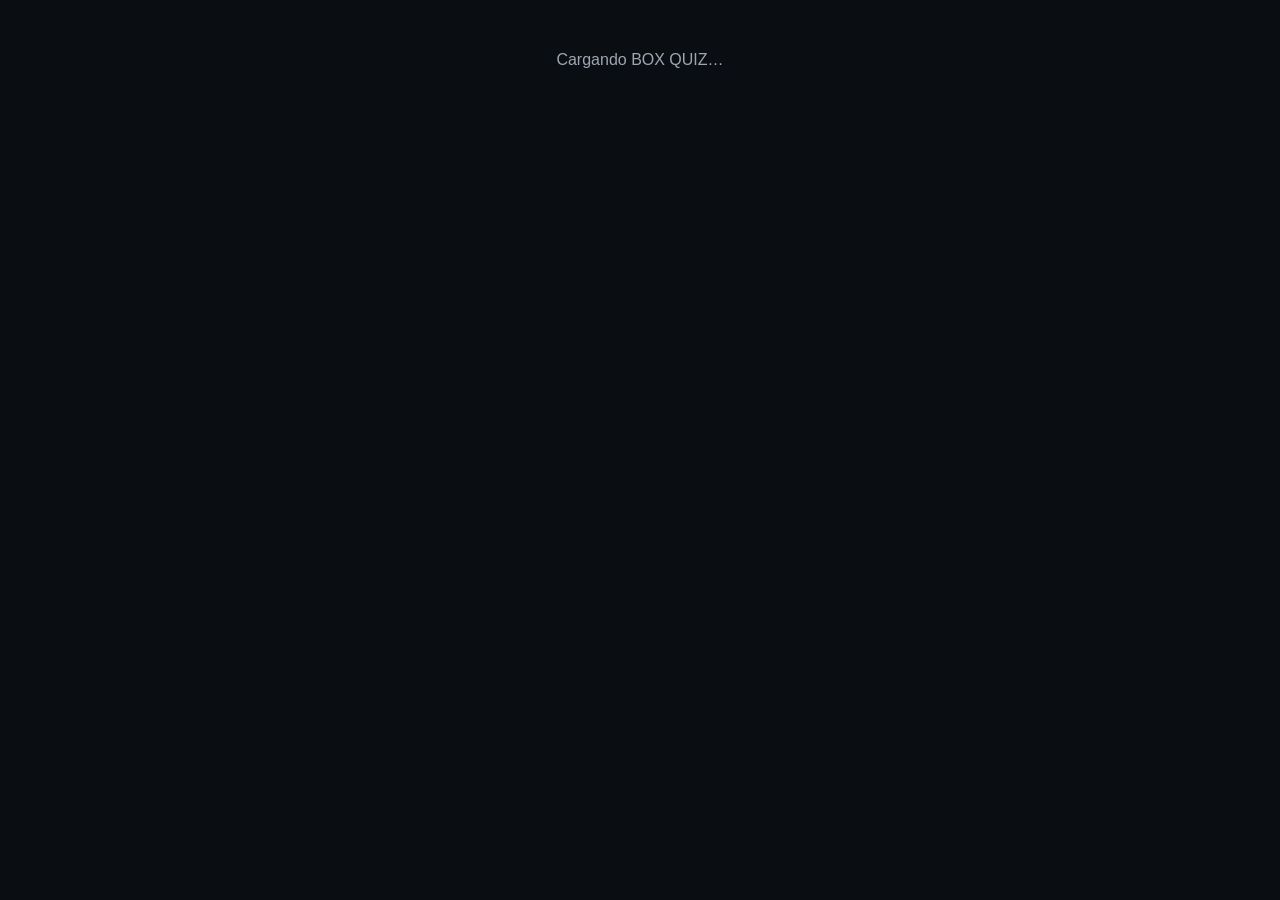
==== index.html @ 8e0c597f "Publicar BOX QUIZ V3 con 500 preguntas y conexión Supabase" ====
<!doctype html>
<html lang="es">
<head>
  <meta charset="utf-8">
  <meta name="viewport" content="width=device-width, initial-scale=1, viewport-fit=cover">
  <meta name="theme-color" content="#0a0d12">
  <meta name="description" content="BOX QUIZ: demuestra lo que sabes de CrossFit con trivias y duelos entre amigos.">
  <title>BOX QUIZ — El trivial del box</title>
  
  
  <style>
:root{--bg:#0a0d12;--panel:#141922;--panel2:#1b222c;--line:#2a313c;--muted:#9da6b1;--white:#f7f8f7;--accent:#c8ff4d;--accent2:#aef43d;--purple:#9473ff;--red:#ff6f73;--green:#81e7ae;--orange:#ffbb7e;--shadow:0 20px 60px #00000044;--radius:22px;color-scheme:dark;font-family:Inter,ui-sans-serif,-apple-system,BlinkMacSystemFont,"Segoe UI",Arial,sans-serif}
*{box-sizing:border-box}html{height:100%;-webkit-text-size-adjust:100%}body{margin:0;min-height:100%;background:var(--bg);color:var(--white);line-height:1.45;overflow-x:hidden}button,input,textarea,select{font:inherit}button{cursor:pointer}button:disabled{opacity:.45;cursor:not-allowed}a{color:inherit}button:focus-visible,a:focus-visible,input:focus-visible,select:focus-visible,textarea:focus-visible{outline:2px solid var(--accent);outline-offset:3px}input,select,textarea{background:#0f141b;border:1px solid var(--line);border-radius:12px;color:var(--white);width:100%;padding:13px 14px;min-height:49px;font-size:16px}textarea{min-height:86px;resize:vertical}input::placeholder,textarea::placeholder{color:#68717d}input[type=file]{padding:10px}label{display:block;font-size:13px;font-weight:750;color:#c2c8d0;margin-bottom:7px}.loading{padding:48px;text-align:center;color:var(--muted)}.app-shell{max-width:1160px;margin:auto;padding:0 24px 100px;min-height:100vh;position:relative}.ambient{position:fixed;inset:0;z-index:-1;pointer-events:none;background:radial-gradient(700px 360px at 100% -5%,#7be94c0f,transparent),radial-gradient(570px 420px at -10% 85%,#8e68ff0b,transparent)}.topbar{min-height:92px;display:flex;justify-content:space-between;align-items:center;border-bottom:1px solid #ffffff15;gap:16px}.brand{display:flex;align-items:center;gap:12px;background:none;border:0;padding:0;color:var(--white);font-size:20px;font-weight:950;letter-spacing:-.9px;white-space:nowrap}.brand-mark{height:38px;width:38px;background:var(--accent);color:#11151b;border-radius:12px;display:grid;place-items:center;font-weight:950;box-shadow:0 0 40px #b7ff4a24}.brand-mark svg{width:24px}.brand-name em{font-style:normal;color:var(--accent)}.top-links{display:flex;align-items:center;gap:7px}.nav-item{background:none;border:0;color:#aeb7c1;padding:11px 16px;border-radius:12px;font-weight:750;font-size:14px}.nav-item:hover,.nav-item.active{background:var(--panel);color:var(--white)}.identity{display:flex;align-items:center;gap:10px;color:var(--white);font-weight:750;font-size:13px}.avatar{width:33px;height:33px;border-radius:50%;background:#b389ff24;color:#d6c5ff;display:grid;place-items:center;font-size:16px}.section{padding-top:35px}.tag,.eyebrow{display:inline-flex;align-items:center;gap:8px;text-transform:uppercase;font-size:11px;font-weight:900;letter-spacing:1.8px;color:var(--accent)}.tag{border:1px solid #c8ff4d45;border-radius:100px;padding:7px 11px;background:#c8ff4d08}.hero{display:grid;grid-template-columns:1.15fr .85fr;gap:22px;align-items:stretch;padding-top:36px}.hero-main{padding:36px 0 32px}.hero h1{font-size:clamp(42px,5.5vw,74px);line-height:1.02;letter-spacing:-3.8px;margin:20px 0 17px;font-weight:950;max-width:700px}.hero h1 span{color:var(--accent)}.hero-lead{font-size:17px;color:#afb8c1;line-height:1.6;max-width:550px;margin:0 0 28px}.hero-buttons{display:flex;align-items:center;gap:12px;flex-wrap:wrap}.btn{border:0;border-radius:14px;min-height:50px;padding:13px 20px;font-weight:900;display:inline-flex;align-items:center;justify-content:center;gap:10px;transition:transform .12s,background .12s;text-decoration:none}.btn:active{transform:scale(.98)}.btn-primary{background:var(--accent);color:#0a1013}.btn-primary:hover{background:#ddff8e}.btn-dark{background:#252d38;color:var(--white);border:1px solid #343e4b}.btn-dark:hover{background:#303a47}.btn-ghost{background:transparent;color:#cad1d8;border:1px solid var(--line)}.btn-red{color:#ffb0b3;background:#ff6f7313;border:1px solid #ff6f7360}.btn-sm{min-height:36px;padding:8px 11px;border-radius:10px;font-size:12px}.btn-block{width:100%}.hero-feature{border:1px solid #343c46;background:linear-gradient(135deg,#212a31,#151921 60%,#101820);border-radius:28px;padding:32px 30px;min-height:370px;display:flex;flex-direction:column;justify-content:space-between;position:relative;overflow:hidden}.hero-feature:after{content:"";position:absolute;width:240px;height:240px;border:50px solid #c8ff4d0c;border-radius:50%;right:-80px;top:-50px}.feature-label{display:flex;align-items:center;justify-content:space-between;font-size:12px;color:#ced7de;font-weight:800;letter-spacing:1.2px}.live-dot{width:8px;height:8px;border-radius:50%;background:var(--accent);display:inline-block;margin-right:7px;box-shadow:0 0 15px var(--accent)}.vs-graphic{display:flex;align-items:center;justify-content:center;gap:12px;position:relative;z-index:1}.face{width:100px;height:100px;border:2px solid #c8ff4d52;background:#26372a;display:grid;place-items:center;border-radius:25px;font-size:45px}.face.two{background:#2e2946;border-color:#9372ff55}.vs{text-transform:uppercase;color:var(--accent);font-size:39px;font-weight:950;font-style:italic;letter-spacing:-3px}.feature-bottom h3{font-size:26px;line-height:1.15;letter-spacing:-.8px;margin:0 0 8px}.feature-bottom p{color:#aeb8c5;margin:0}.stat-row{display:flex;gap:22px;margin-top:24px}.stat{padding-right:22px;border-right:1px solid #2b333d}.stat:last-child{border:0}.stat strong{font-size:20px;color:var(--white);display:block}.stat small{font-size:11px;color:var(--muted);font-weight:700}.section-title{display:flex;justify-content:space-between;align-items:end;gap:16px;margin:36px 0 17px}.section-title h2{font-size:24px;letter-spacing:-.8px;margin:6px 0 0}.section-title p{color:var(--muted);margin:0;font-size:13px}.mode-grid{display:grid;grid-template-columns:repeat(3,minmax(0,1fr));gap:14px}.mode-card{display:flex;flex-direction:column;align-items:flex-start;gap:9px;background:var(--panel);border:1px solid #2e3844;border-radius:20px;padding:23px;min-height:215px;color:var(--white);text-align:left;transition:transform .16s,border-color .16s}.mode-card:hover{transform:translateY(-3px);border-color:#c8ff4d88}.mode-card.purple:hover{border-color:var(--purple)}.mode-card strong{font-size:19px;letter-spacing:-.4px}.mode-card span.desc{color:#a6b0ba;font-size:13px;line-height:1.5}.mode-icon{height:48px;width:48px;border-radius:14px;background:#c8ff4d16;color:var(--accent);display:grid;place-items:center;font-size:24px}.mode-card.purple .mode-icon{color:#b8a3ff;background:#9473ff1f}.mode-card.orange .mode-icon{color:var(--orange);background:#ffbb7e18}.mode-card .card-arrow{margin-top:auto;font-size:12px;font-weight:900;color:var(--accent);letter-spacing:.4px}.mode-card.purple .card-arrow{color:#b8a3ff}.mode-card.orange .card-arrow{color:var(--orange)}.notice{border:1px solid #3a4654;border-radius:15px;padding:15px 17px;background:#17202a;color:#c8d0d9;font-size:13px;line-height:1.6}.notice strong{color:var(--white)}.notice.warn{border-color:#634b2c;background:#382c1b;color:#ffdcad}.notice.success{border-color:#386349;background:#142b20;color:#b6edc8}.notice.error{border-color:#803a46;background:#351a24;color:#ffced1}.two-cols{display:grid;grid-template-columns:1fr 1fr;gap:18px}.panel{background:var(--panel);border:1px solid var(--line);border-radius:22px;padding:26px}.panel h2,.panel h3{letter-spacing:-.7px;margin:0 0 10px}.panel p{color:var(--muted);font-size:14px;line-height:1.6}.panel-sub{margin-top:0}.form-field{margin:0 0 18px}.form-grid{display:grid;grid-template-columns:1fr 1fr;gap:14px}.page-head{display:flex;justify-content:space-between;align-items:center;gap:16px;margin-bottom:23px}.page-head h1{font-size:clamp(28px,4.3vw,42px);line-height:1.1;letter-spacing:-1.3px;margin:8px 0}.page-head p{margin:0;color:var(--muted);font-size:14px}.setup-row{display:grid;grid-template-columns:1fr 1fr;gap:16px}.card-mini{background:#111821;border:1px solid #313944;border-radius:16px;padding:17px}.card-mini strong{display:block;font-size:15px;margin:0 0 4px}.card-mini p{font-size:12px;margin:0;color:var(--muted)}.quiz-wrap{max-width:770px;margin:0 auto}.quiz-top{display:flex;align-items:center;justify-content:space-between;gap:12px;margin-bottom:19px}.quiz-progress{height:8px;background:#242c35;overflow:hidden;border-radius:15px;margin:15px 0 25px}.quiz-progress>div{height:100%;background:linear-gradient(90deg,var(--accent2),var(--accent));border-radius:15px;transition:width .25s}.quiz-card{background:var(--panel);border:1px solid #37414d;padding:35px;border-radius:28px;box-shadow:var(--shadow)}.question-line{display:flex;align-items:center;justify-content:space-between;gap:10px;margin-bottom:18px}.question-chip{font-size:11px;font-weight:900;color:#bdadff;background:#9473ff18;border:1px solid #9473ff44;padding:7px 11px;border-radius:999px;letter-spacing:.5px}.timer{font-size:20px;font-weight:950;font-variant-numeric:tabular-nums}.timer.danger{color:var(--red)}.question-title{font-size:clamp(24px,4.5vw,34px);line-height:1.25;letter-spacing:-.85px;margin:0 0 27px}.answers{display:grid;grid-template-columns:1fr 1fr;gap:12px}.answer{min-height:85px;display:flex;align-items:center;gap:12px;text-align:left;background:#1c2530;border:1px solid #3a4552;border-radius:15px;color:#f4f6f8;padding:14px 15px;font-weight:750;line-height:1.35}.answer:hover:not(:disabled){border-color:var(--accent);background:#242e34}.answer:disabled{opacity:1}.answer.correct{border-color:var(--green);background:#17392b;color:#d9ffe7}.answer.wrong{border-color:var(--red);background:#41232a;color:#ffd9db}.answer.dimmed{opacity:.5}.letter{flex-shrink:0;width:32px;height:32px;display:grid;place-items:center;border:1px solid #566171;border-radius:10px;color:#c8d0da;font-size:12px}.answer.correct .letter{background:#2e694b;border-color:#56ba81;color:white}.answer.wrong .letter{background:#7f3946;border-color:#db6676;color:white}.feedback{margin-top:23px;border:1px solid #34424d;border-radius:16px;padding:18px;background:#10181f}.feedback b{font-size:15px}.feedback p{margin:6px 0 0;color:#bcc7cf;font-size:13px}.feedback.good b{color:var(--green)}.feedback.bad b{color:#ffaaaa}.feedback.wait b{color:var(--orange)}.feedback .btn{margin-top:16px}.quiz-foot{display:flex;justify-content:space-between;gap:10px;align-items:center;margin-top:15px;color:var(--muted);font-size:12px}.result-hero{text-align:center;padding:26px 20px 32px}.result-icon{font-size:64px;line-height:1}.result-hero h1{font-size:37px;letter-spacing:-1.5px;margin:12px 0 4px}.result-hero p{color:var(--muted);margin:0}.score{font-size:72px;font-weight:1000;letter-spacing:-4px;color:var(--accent);line-height:1.2;margin:20px 0 0}.score small{font-size:19px;letter-spacing:0;color:var(--muted)}.result-stats{display:grid;grid-template-columns:repeat(3,1fr);gap:9px;margin:15px 0 24px}.result-stat{background:#1d2530;border-radius:14px;padding:14px 7px;text-align:center}.result-stat strong{font-size:23px;display:block}.result-stat span{color:var(--muted);font-size:11px}.scoreboard{display:grid;grid-template-columns:1fr auto 1fr;align-items:center;gap:9px;border:1px solid #343d49;border-radius:20px;padding:22px;background:#1a222c;margin:16px 0}.scoreboard .player{text-align:center;min-width:0}.scoreboard .player b{display:block;white-space:nowrap;overflow:hidden;text-overflow:ellipsis}.scoreboard .player strong{display:block;color:var(--accent);font-size:30px}.scoreboard .divider{text-align:center;font-size:18px;font-weight:950;color:var(--muted)}.copy-code{letter-spacing:8px;font-size:clamp(26px,5vw,42px);font-weight:1000;color:var(--accent);background:#0c1517;border:1px dashed #6a9344;border-radius:16px;padding:15px;text-align:center;margin:18px 0}.lobby-head{display:flex;align-items:center;gap:12px;margin:20px 0}.lobby-player{flex:1;background:#202a33;border:1px solid #3c4651;padding:15px;text-align:center;border-radius:14px;min-width:0}.lobby-player strong{display:block;overflow-wrap:anywhere}.lobby-player small{color:var(--muted)}.lobby-vs{font-size:17px;font-weight:1000;color:var(--accent)}.pill{display:inline-flex;align-items:center;gap:6px;border:1px solid #3d4b59;border-radius:100px;padding:5px 9px;color:#b8c3ce;font-size:11px;font-weight:900}.pill.green{border-color:#4b744a;color:var(--accent)}.toolbar{display:flex;align-items:center;gap:10px;flex-wrap:wrap;margin-bottom:17px}.toolbar input{flex:1;min-width:200px}.toolbar select{max-width:215px}.question-list{display:grid;grid-template-columns:1fr 1fr;gap:12px}.question-item{background:#141b24;border:1px solid #303946;border-radius:16px;padding:18px}.question-item h3{font-size:15px;line-height:1.4;margin:9px 0}.question-item p{color:var(--muted);font-size:12px;margin:4px 0}.question-actions{display:flex;gap:7px;margin-top:14px}.empty{text-align:center;border:1px dashed #3c4652;color:#8f9ba9;padding:35px;border-radius:18px}.bank-summary{display:flex;flex-wrap:wrap;gap:9px;margin:18px 0 24px}.category-pill{border:1px solid #343e49;background:#1c2530;border-radius:100px;padding:7px 11px;font-size:12px;color:#bfc9d4}.category-pill b{color:var(--accent);margin-left:4px}.tab-bar{display:none}.footer{border-top:1px solid #202933;margin-top:50px;padding:20px 0;color:#758190;font-size:11px;display:flex;justify-content:space-between;gap:15px;flex-wrap:wrap}.muted{color:var(--muted)}.fine{font-size:12px;color:var(--muted)}.space{height:18px}.gap8{height:8px}.gap16{height:16px}.button-row{display:flex;gap:10px;flex-wrap:wrap}.button-row>*{flex:1}.link{border:0;background:none;color:var(--accent);font-weight:850;padding:0;font-size:inherit}.checklist{padding-left:21px;color:#b3bdc8;font-size:13px;line-height:1.8}.checklist li{padding-bottom:6px}code{font-family:ui-monospace,SFMono-Regular,Consolas,monospace;font-size:.92em;color:var(--accent);overflow-wrap:anywhere}.toast{position:fixed;bottom:24px;left:50%;transform:translateX(-50%);z-index:99;max-width:min(440px,calc(100vw - 30px));background:#d1ff69;color:#111;padding:12px 18px;border-radius:12px;font-weight:800;box-shadow:var(--shadow);font-size:13px}.toast.error{background:#ffc9ce}.list-details{display:grid;gap:9px;text-align:left;margin:18px 0}.list-details .line{display:flex;justify-content:space-between;gap:18px;border-bottom:1px solid #2b3541;padding:8px 0;color:#aeb9c5;font-size:13px}.list-details .line strong{color:#f0f3f4}.caps{text-transform:uppercase;letter-spacing:1px}.mobile-only{display:none}
@media(max-width:780px){.app-shell{padding:0 18px 94px}.topbar{min-height:72px}.top-links{display:none}.identity span{display:none}.hero{grid-template-columns:1fr;padding-top:15px}.hero-main{padding:23px 0 4px}.hero h1{font-size:clamp(42px,9vw,64px);letter-spacing:-2.5px;margin:18px 0 13px}.hero-lead{font-size:15px}.hero-feature{min-height:250px;padding:24px}.face{width:76px;height:76px;font-size:35px}.feature-bottom h3{font-size:23px}.section-title{margin-top:27px}.mode-grid{grid-template-columns:1fr;gap:10px}.mode-card{min-height:0;padding:17px;display:grid;grid-template-columns:48px 1fr;column-gap:13px}.mode-icon{grid-row:span 3}.mode-card strong{align-self:end;font-size:17px}.mode-card .card-arrow{margin-top:4px}.two-cols{grid-template-columns:1fr}.setup-row{grid-template-columns:1fr}.panel{padding:20px}.question-list{grid-template-columns:1fr}.tab-bar{position:fixed;display:flex;bottom:0;left:0;right:0;z-index:20;justify-content:space-around;align-items:center;background:#131a22f7;backdrop-filter:blur(17px);border-top:1px solid #37414b;padding:9px 4px max(10px,env(safe-area-inset-bottom))}.tab-bar button{background:none;color:#8f9aa5;border:0;min-width:68px;display:grid;justify-items:center;gap:4px;font-size:10px;font-weight:800}.tab-bar button.active{color:var(--accent)}.tab-icon{font-size:23px;line-height:1}.hero-feature{margin-bottom:0}.section{padding-top:22px}.mobile-only{display:block}.footer{margin-top:35px}.copy-code{letter-spacing:5px}}
@media(max-width:530px){.app-shell{padding-inline:15px}.hero-buttons .btn{flex:1}.quiz-card{padding:19px 16px;border-radius:21px}.question-title{font-size:25px;margin-bottom:22px}.answers{grid-template-columns:1fr;gap:9px}.answer{min-height:65px;padding:11px 13px}.letter{width:30px;height:30px}.question-line{margin-bottom:13px}.quiz-wrap{margin-top:5px}.quiz-foot{align-items:start}.page-head{align-items:flex-start}.page-head h1{font-size:30px}.form-grid{grid-template-columns:1fr}.toolbar select{max-width:100%}.result-stats{gap:5px}.result-stat{padding:12px 4px}.result-stat strong{font-size:20px}.score{font-size:63px}.brand{font-size:18px}.lobby-head{gap:6px}.lobby-player{padding:12px 6px}.scoreboard{padding:16px 10px}}
@media(prefers-reduced-motion:reduce){*,*:before,*:after{transition:none!important;animation:none!important;scroll-behavior:auto!important}}
/* Evita desbordamientos en teléfonos compactos. */
.hero-main,.hero-feature,.hero-buttons,.stat-row{min-width:0}
@media(max-width:780px){.hero{grid-template-columns:minmax(0,1fr)}}
@media(max-width:360px){.stat-row{gap:11px}.stat{padding-right:11px}.stat strong{font-size:18px}.stat small{font-size:10px}.hero h1{font-size:42px}.hero-buttons .btn{font-size:12px;padding-inline:11px}}

/* BOX QUIZ V3 — niveles visibles sin saturar la pantalla */
.difficulty-chip{display:inline-flex;align-items:center;border-radius:100px;padding:6px 9px;font-size:10px;font-weight:950;letter-spacing:.45px;white-space:nowrap}
.difficulty-easy{color:#a8efb4;background:#1c473022;border:1px solid #4c9c66}
.difficulty-medium{color:#ffdc91;background:#59410e44;border:1px solid #ac8335}
.difficulty-hard{color:#ffafad;background:#57292b55;border:1px solid #a85660}
.question-line{flex-wrap:wrap}.question-line .timer{margin-left:auto}
@media(max-width:530px){.difficulty-chip{padding:5px 7px;font-size:9px}.question-chip{padding:6px 8px;font-size:10px}}

</style>
  <script>
/* BOX QUIZ V3 — 500 preguntas, niveles fáciles/medios/difíciles */
window.BOXQUIZ_SEED = [{"id":"v2-001","category":"CrossFit Games","question":"¿Quién ganó los CrossFit Games individuales masculinos de 2007?","options":["James FitzGerald","Rich Froning","Brent Fikowski","Josh Bridges"],"correct":0,"explanation":"Campeón masculino en 2007: James FitzGerald.","difficulty":"hard"},{"id":"v2-002","category":"CrossFit Games","question":"¿Quién ganó los CrossFit Games individuales femeninos de 2007?","options":["Emma Lawson","Jolie Gentry","Aimee Cringle","Brooke Wells"],"correct":1,"explanation":"Campeona femenina en 2007: Jolie Gentry.","difficulty":"hard"},{"id":"v2-003","category":"CrossFit Games","question":"¿Quién ganó los CrossFit Games individuales masculinos de 2008?","options":["Jason Khalipa","Patrick Vellner","Brent Fikowski","Josh Bridges"],"correct":0,"explanation":"Campeón masculino en 2008: Jason Khalipa.","difficulty":"hard"},{"id":"v2-004","category":"CrossFit Games","question":"¿Quién ganó los CrossFit Games individuales femeninos de 2008?","options":["Sara Sigmundsdóttir","Brooke Wells","Tia-Clair Toomey","Caity Matter"],"correct":3,"explanation":"Campeona femenina en 2008: Caity Matter.","difficulty":"hard"},{"id":"v2-005","category":"CrossFit Games","question":"¿Quién ganó los CrossFit Games individuales masculinos de 2009?","options":["Patrick Vellner","Brent Fikowski","Mikko Salo","Graham Holmberg"],"correct":2,"explanation":"Campeón masculino en 2009: Mikko Salo.","difficulty":"hard"},{"id":"v2-006","category":"CrossFit Games","question":"¿Quién ganó los CrossFit Games individuales femeninos de 2009?","options":["Tanya Wagner","Caity Matter","Brooke Wells","Katrín Davíðsdóttir"],"correct":0,"explanation":"Campeona femenina en 2009: Tanya Wagner.","difficulty":"hard"},{"id":"v2-007","category":"CrossFit Games","question":"¿Quién ganó los CrossFit Games individuales masculinos de 2010?","options":["Brent Fikowski","Justin Medeiros","Graham Holmberg","Mat Fraser"],"correct":2,"explanation":"Campeón masculino en 2010: Graham Holmberg.","difficulty":"hard"},{"id":"v2-008","category":"CrossFit Games","question":"¿Quién ganó los CrossFit Games individuales femeninos de 2010?","options":["Anníe Thorisdóttir","Kara Saunders","Samantha Briggs","Kristan Clever"],"correct":3,"explanation":"Campeona femenina en 2010: Kristan Clever.","difficulty":"hard"},{"id":"v2-009","category":"CrossFit Games","question":"¿Quién ganó los CrossFit Games individuales masculinos de 2011?","options":["Josh Bridges","Roman Khrennikov","Patrick Vellner","Rich Froning"],"correct":3,"explanation":"Campeón masculino en 2011: Rich Froning.","difficulty":"hard"},{"id":"v2-010","category":"CrossFit Games","question":"¿Quién ganó los CrossFit Games individuales femeninos de 2011?","options":["Kara Saunders","Tia-Clair Toomey","Anníe Thorisdóttir","Mal O’Brien"],"correct":2,"explanation":"Campeona femenina en 2011: Anníe Thorisdóttir.","difficulty":"hard"},{"id":"v2-011","category":"CrossFit Games","question":"¿Quién ganó los CrossFit Games individuales masculinos de 2012?","options":["James Sprague","Mat Fraser","Roman Khrennikov","Rich Froning"],"correct":3,"explanation":"Campeón masculino en 2012: Rich Froning.","difficulty":"hard"},{"id":"v2-012","category":"CrossFit Games","question":"¿Quién ganó los CrossFit Games individuales femeninos de 2012?","options":["Emma Lawson","Anníe Thorisdóttir","Kara Saunders","Brooke Wells"],"correct":1,"explanation":"Campeona femenina en 2012: Anníe Thorisdóttir.","difficulty":"hard"},{"id":"v2-013","category":"CrossFit Games","question":"¿Quién ganó los CrossFit Games individuales masculinos de 2013?","options":["Mat Fraser","Rich Froning","Josh Bridges","Noah Ohlsen"],"correct":1,"explanation":"Campeón masculino en 2013: Rich Froning.","difficulty":"medium"},{"id":"v2-014","category":"CrossFit Games","question":"¿Quién ganó los CrossFit Games individuales femeninos de 2013?","options":["Samantha Briggs","Katrín Davíðsdóttir","Mal O’Brien","Anníe Thorisdóttir"],"correct":0,"explanation":"Campeona femenina en 2013: Samantha Briggs.","difficulty":"medium"},{"id":"v2-015","category":"CrossFit Games","question":"¿Quién ganó los CrossFit Games individuales masculinos de 2014?","options":["Noah Ohlsen","James Sprague","Brent Fikowski","Rich Froning"],"correct":3,"explanation":"Campeón masculino en 2014: Rich Froning.","difficulty":"medium"},{"id":"v2-016","category":"CrossFit Games","question":"¿Quién ganó los CrossFit Games individuales femeninos de 2014?","options":["Mal O’Brien","Camille Leblanc-Bazinet","Aimee Cringle","Kara Saunders"],"correct":1,"explanation":"Campeona femenina en 2014: Camille Leblanc-Bazinet.","difficulty":"medium"},{"id":"v2-017","category":"CrossFit Games","question":"¿Quién ganó los CrossFit Games individuales masculinos de 2015?","options":["Rich Froning","James FitzGerald","Josh Bridges","Ben Smith"],"correct":3,"explanation":"Campeón masculino en 2015: Ben Smith.","difficulty":"medium"},{"id":"v2-018","category":"CrossFit Games","question":"¿Quién ganó los CrossFit Games individuales femeninos de 2015?","options":["Brooke Wells","Katrín Davíðsdóttir","Camille Leblanc-Bazinet","Kara Saunders"],"correct":1,"explanation":"Campeona femenina en 2015: Katrín Davíðsdóttir.","difficulty":"medium"},{"id":"v2-019","category":"CrossFit Games","question":"¿Quién ganó los CrossFit Games individuales masculinos de 2016?","options":["Justin Medeiros","Mat Fraser","Roman Khrennikov","Brent Fikowski"],"correct":1,"explanation":"Campeón masculino en 2016: Mat Fraser.","difficulty":"easy"},{"id":"v2-020","category":"CrossFit Games","question":"¿Quién ganó los CrossFit Games individuales femeninos de 2016?","options":["Brooke Wells","Sara Sigmundsdóttir","Emma Lawson","Katrín Davíðsdóttir"],"correct":3,"explanation":"Campeona femenina en 2016: Katrín Davíðsdóttir.","difficulty":"medium"},{"id":"v2-021","category":"CrossFit Games","question":"¿Quién ganó los CrossFit Games individuales masculinos de 2017?","options":["Roman Khrennikov","Josh Bridges","Mikko Salo","Mat Fraser"],"correct":3,"explanation":"Campeón masculino en 2017: Mat Fraser.","difficulty":"easy"},{"id":"v2-022","category":"CrossFit Games","question":"¿Quién ganó los CrossFit Games individuales femeninos de 2017?","options":["Brooke Wells","Kara Saunders","Tia-Clair Toomey","Tanya Wagner"],"correct":2,"explanation":"Campeona femenina en 2017: Tia-Clair Toomey.","difficulty":"easy"},{"id":"v2-023","category":"CrossFit Games","question":"¿Quién ganó los CrossFit Games individuales masculinos de 2018?","options":["Mat Fraser","Noah Ohlsen","Graham Holmberg","Josh Bridges"],"correct":0,"explanation":"Campeón masculino en 2018: Mat Fraser.","difficulty":"easy"},{"id":"v2-024","category":"CrossFit Games","question":"¿Quién ganó los CrossFit Games individuales femeninos de 2018?","options":["Tia-Clair Toomey","Jolie Gentry","Emma Lawson","Mal O’Brien"],"correct":0,"explanation":"Campeona femenina en 2018: Tia-Clair Toomey.","difficulty":"easy"},{"id":"v2-025","category":"CrossFit Games","question":"¿Quién ganó los CrossFit Games individuales masculinos de 2019?","options":["Jayson Hopper","Mat Fraser","Noah Ohlsen","Jason Khalipa"],"correct":1,"explanation":"Campeón masculino en 2019: Mat Fraser.","difficulty":"easy"},{"id":"v2-026","category":"CrossFit Games","question":"¿Quién ganó los CrossFit Games individuales femeninos de 2019?","options":["Tia-Clair Toomey","Caity Matter","Sara Sigmundsdóttir","Emma Lawson"],"correct":0,"explanation":"Campeona femenina en 2019: Tia-Clair Toomey.","difficulty":"easy"},{"id":"v2-027","category":"CrossFit Games","question":"¿Quién ganó los CrossFit Games individuales masculinos de 2020?","options":["James Sprague","Justin Medeiros","Mat Fraser","Josh Bridges"],"correct":2,"explanation":"Campeón masculino en 2020: Mat Fraser.","difficulty":"easy"},{"id":"v2-028","category":"CrossFit Games","question":"¿Quién ganó los CrossFit Games individuales femeninos de 2020?","options":["Emma Lawson","Mal O’Brien","Kara Saunders","Tia-Clair Toomey"],"correct":3,"explanation":"Campeona femenina en 2020: Tia-Clair Toomey.","difficulty":"easy"},{"id":"v2-029","category":"CrossFit Games","question":"¿Quién ganó los CrossFit Games individuales masculinos de 2021?","options":["Patrick Vellner","Graham Holmberg","Justin Medeiros","Brent Fikowski"],"correct":2,"explanation":"Campeón masculino en 2021: Justin Medeiros.","difficulty":"medium"},{"id":"v2-030","category":"CrossFit Games","question":"¿Quién ganó los CrossFit Games individuales femeninos de 2021?","options":["Tia-Clair Toomey","Kristan Clever","Samantha Briggs","Mal O’Brien"],"correct":0,"explanation":"Campeona femenina en 2021: Tia-Clair Toomey.","difficulty":"easy"},{"id":"v2-031","category":"CrossFit Games","question":"¿Quién ganó los CrossFit Games individuales masculinos de 2022?","options":["Josh Bridges","Brent Fikowski","Justin Medeiros","Jason Khalipa"],"correct":2,"explanation":"Campeón masculino en 2022: Justin Medeiros.","difficulty":"medium"},{"id":"v2-032","category":"CrossFit Games","question":"¿Quién ganó los CrossFit Games individuales femeninos de 2022?","options":["Sara Sigmundsdóttir","Brooke Wells","Tia-Clair Toomey","Kara Saunders"],"correct":2,"explanation":"Campeona femenina en 2022: Tia-Clair Toomey.","difficulty":"easy"},{"id":"v2-033","category":"CrossFit Games","question":"¿Quién ganó los CrossFit Games individuales masculinos de 2023?","options":["Brent Fikowski","Jeffrey Adler","Justin Medeiros","Patrick Vellner"],"correct":1,"explanation":"Campeón masculino en 2023: Jeffrey Adler.","difficulty":"medium"},{"id":"v2-034","category":"CrossFit Games","question":"¿Quién ganó los CrossFit Games individuales femeninos de 2023?","options":["Anníe Thorisdóttir","Laura Horvath","Tanya Wagner","Tia-Clair Toomey"],"correct":1,"explanation":"Campeona femenina en 2023: Laura Horvath.","difficulty":"medium"},{"id":"v2-035","category":"CrossFit Games","question":"¿Quién ganó los CrossFit Games individuales masculinos de 2024?","options":["Rich Froning","James Sprague","Jeffrey Adler","Patrick Vellner"],"correct":1,"explanation":"Campeón masculino en 2024: James Sprague.","difficulty":"medium"},{"id":"v2-036","category":"CrossFit Games","question":"¿Quién ganó los CrossFit Games individuales femeninos de 2024?","options":["Katrín Davíðsdóttir","Tia-Clair Toomey","Jolie Gentry","Brooke Wells"],"correct":1,"explanation":"Campeona femenina en 2024: Tia-Clair Toomey.","difficulty":"medium"},{"id":"v2-037","category":"CrossFit Games","question":"¿Quién ganó los CrossFit Games individuales masculinos de 2025?","options":["Noah Ohlsen","Mat Fraser","Jayson Hopper","Josh Bridges"],"correct":2,"explanation":"Campeón masculino en 2025: Jayson Hopper.","difficulty":"medium"},{"id":"v2-038","category":"CrossFit Games","question":"¿Quién ganó los CrossFit Games individuales femeninos de 2025?","options":["Mal O’Brien","Aimee Cringle","Tia-Clair Toomey","Anníe Thorisdóttir"],"correct":2,"explanation":"Campeona femenina en 2025: Tia-Clair Toomey.","difficulty":"medium"},{"id":"v2-039","category":"CrossFit Games","question":"¿Quién ganó los CrossFit Games individuales masculinos de 2026?","options":["Brent Fikowski","Ben Smith","James Sprague","Patrick Vellner"],"correct":2,"explanation":"Campeón masculino en 2026: James Sprague.","difficulty":"medium"},{"id":"v2-040","category":"CrossFit Games","question":"¿Quién ganó los CrossFit Games individuales femeninos de 2026?","options":["Emma Lawson","Sara Sigmundsdóttir","Jolie Gentry","Aimee Cringle"],"correct":3,"explanation":"Campeona femenina en 2026: Aimee Cringle.","difficulty":"medium"},{"id":"v2-041","category":"CrossFit Games","question":"¿Qué pareja ganó el título individual masculino y femenino en los Games de 2007?","options":["Ben Smith y Katrín Davíðsdóttir","James Sprague y Tia-Clair Toomey","Mat Fraser y Tia-Clair Toomey","James FitzGerald y Jolie Gentry"],"correct":3,"explanation":"El doblete de 2007 fue James FitzGerald y Jolie Gentry.","difficulty":"hard"},{"id":"v2-042","category":"CrossFit Games","question":"¿Qué pareja ganó el título individual masculino y femenino en los Games de 2008?","options":["Rich Froning y Anníe Thorisdóttir","Justin Medeiros y Tia-Clair Toomey","James Sprague y Tia-Clair Toomey","Jason Khalipa y Caity Matter"],"correct":3,"explanation":"El doblete de 2008 fue Jason Khalipa y Caity Matter.","difficulty":"hard"},{"id":"v2-043","category":"CrossFit Games","question":"¿Qué pareja ganó el título individual masculino y femenino en los Games de 2009?","options":["Mikko Salo y Tanya Wagner","Jeffrey Adler y Laura Horvath","Rich Froning y Samantha Briggs","Mat Fraser y Tia-Clair Toomey"],"correct":0,"explanation":"El doblete de 2009 fue Mikko Salo y Tanya Wagner.","difficulty":"hard"},{"id":"v2-044","category":"CrossFit Games","question":"¿Qué pareja ganó el título individual masculino y femenino en los Games de 2010?","options":["Jason Khalipa y Caity Matter","Graham Holmberg y Kristan Clever","James Sprague y Tia-Clair Toomey","Ben Smith y Katrín Davíðsdóttir"],"correct":1,"explanation":"El doblete de 2010 fue Graham Holmberg y Kristan Clever.","difficulty":"hard"},{"id":"v2-045","category":"CrossFit Games","question":"¿Qué pareja ganó el título individual masculino y femenino en los Games de 2011?","options":["Justin Medeiros y Tia-Clair Toomey","Rich Froning y Anníe Thorisdóttir","Jeffrey Adler y Laura Horvath","James FitzGerald y Jolie Gentry"],"correct":1,"explanation":"El doblete de 2011 fue Rich Froning y Anníe Thorisdóttir.","difficulty":"hard"},{"id":"v2-046","category":"CrossFit Games","question":"¿Qué pareja ganó el título individual masculino y femenino en los Games de 2012?","options":["Rich Froning y Anníe Thorisdóttir","James Sprague y Aimee Cringle","Rich Froning y Samantha Briggs","Rich Froning y Camille Leblanc-Bazinet"],"correct":0,"explanation":"El doblete de 2012 fue Rich Froning y Anníe Thorisdóttir.","difficulty":"hard"},{"id":"v2-047","category":"CrossFit Games","question":"¿Qué pareja ganó el título individual masculino y femenino en los Games de 2013?","options":["Rich Froning y Samantha Briggs","Mat Fraser y Tia-Clair Toomey","Justin Medeiros y Tia-Clair Toomey","James FitzGerald y Jolie Gentry"],"correct":0,"explanation":"El doblete de 2013 fue Rich Froning y Samantha Briggs.","difficulty":"hard"},{"id":"v2-048","category":"CrossFit Games","question":"¿Qué pareja ganó el título individual masculino y femenino en los Games de 2014?","options":["James Sprague y Tia-Clair Toomey","James FitzGerald y Jolie Gentry","Rich Froning y Camille Leblanc-Bazinet","Mikko Salo y Tanya Wagner"],"correct":2,"explanation":"El doblete de 2014 fue Rich Froning y Camille Leblanc-Bazinet.","difficulty":"hard"},{"id":"v2-049","category":"CrossFit Games","question":"¿Qué pareja ganó el título individual masculino y femenino en los Games de 2015?","options":["Ben Smith y Katrín Davíðsdóttir","Rich Froning y Camille Leblanc-Bazinet","Rich Froning y Anníe Thorisdóttir","James Sprague y Aimee Cringle"],"correct":0,"explanation":"El doblete de 2015 fue Ben Smith y Katrín Davíðsdóttir.","difficulty":"hard"},{"id":"v2-050","category":"CrossFit Games","question":"¿Qué pareja ganó el título individual masculino y femenino en los Games de 2016?","options":["Mat Fraser y Katrín Davíðsdóttir","Mat Fraser y Tia-Clair Toomey","Rich Froning y Camille Leblanc-Bazinet","Graham Holmberg y Kristan Clever"],"correct":0,"explanation":"El doblete de 2016 fue Mat Fraser y Katrín Davíðsdóttir.","difficulty":"hard"},{"id":"v2-051","category":"CrossFit Games","question":"¿Qué pareja ganó el título individual masculino y femenino en los Games de 2017?","options":["Mat Fraser y Tia-Clair Toomey","Rich Froning y Camille Leblanc-Bazinet","Mikko Salo y Tanya Wagner","Graham Holmberg y Kristan Clever"],"correct":0,"explanation":"El doblete de 2017 fue Mat Fraser y Tia-Clair Toomey.","difficulty":"hard"},{"id":"v2-052","category":"CrossFit Games","question":"¿Qué pareja ganó el título individual masculino y femenino en los Games de 2018?","options":["Ben Smith y Katrín Davíðsdóttir","James Sprague y Tia-Clair Toomey","Mat Fraser y Tia-Clair Toomey","Jason Khalipa y Caity Matter"],"correct":2,"explanation":"El doblete de 2018 fue Mat Fraser y Tia-Clair Toomey.","difficulty":"hard"},{"id":"v2-053","category":"CrossFit Games","question":"¿Qué pareja ganó el título individual masculino y femenino en los Games de 2019?","options":["James FitzGerald y Jolie Gentry","Rich Froning y Anníe Thorisdóttir","Mikko Salo y Tanya Wagner","Mat Fraser y Tia-Clair Toomey"],"correct":3,"explanation":"El doblete de 2019 fue Mat Fraser y Tia-Clair Toomey.","difficulty":"hard"},{"id":"v2-054","category":"CrossFit Games","question":"¿Qué pareja ganó el título individual masculino y femenino en los Games de 2020?","options":["Mikko Salo y Tanya Wagner","James FitzGerald y Jolie Gentry","Mat Fraser y Tia-Clair Toomey","Rich Froning y Anníe Thorisdóttir"],"correct":2,"explanation":"El doblete de 2020 fue Mat Fraser y Tia-Clair Toomey.","difficulty":"hard"},{"id":"v2-055","category":"CrossFit Games","question":"¿Qué pareja ganó el título individual masculino y femenino en los Games de 2021?","options":["Jayson Hopper y Tia-Clair Toomey","Mat Fraser y Tia-Clair Toomey","Justin Medeiros y Tia-Clair Toomey","Ben Smith y Katrín Davíðsdóttir"],"correct":2,"explanation":"El doblete de 2021 fue Justin Medeiros y Tia-Clair Toomey.","difficulty":"hard"},{"id":"v2-056","category":"CrossFit Games","question":"¿Qué pareja ganó el título individual masculino y femenino en los Games de 2022?","options":["Rich Froning y Anníe Thorisdóttir","Mat Fraser y Katrín Davíðsdóttir","Mikko Salo y Tanya Wagner","Justin Medeiros y Tia-Clair Toomey"],"correct":3,"explanation":"El doblete de 2022 fue Justin Medeiros y Tia-Clair Toomey.","difficulty":"hard"},{"id":"v2-057","category":"CrossFit Games","question":"¿Qué pareja ganó el título individual masculino y femenino en los Games de 2023?","options":["Justin Medeiros y Tia-Clair Toomey","James Sprague y Aimee Cringle","Mat Fraser y Katrín Davíðsdóttir","Jeffrey Adler y Laura Horvath"],"correct":3,"explanation":"El doblete de 2023 fue Jeffrey Adler y Laura Horvath.","difficulty":"hard"},{"id":"v2-058","category":"CrossFit Games","question":"¿Qué pareja ganó el título individual masculino y femenino en los Games de 2024?","options":["James Sprague y Tia-Clair Toomey","James FitzGerald y Jolie Gentry","Rich Froning y Anníe Thorisdóttir","Justin Medeiros y Tia-Clair Toomey"],"correct":0,"explanation":"El doblete de 2024 fue James Sprague y Tia-Clair Toomey.","difficulty":"hard"},{"id":"v2-059","category":"CrossFit Games","question":"¿Qué pareja ganó el título individual masculino y femenino en los Games de 2025?","options":["Mikko Salo y Tanya Wagner","Justin Medeiros y Tia-Clair Toomey","Jayson Hopper y Tia-Clair Toomey","James Sprague y Aimee Cringle"],"correct":2,"explanation":"El doblete de 2025 fue Jayson Hopper y Tia-Clair Toomey.","difficulty":"hard"},{"id":"v2-060","category":"CrossFit Games","question":"¿Qué pareja ganó el título individual masculino y femenino en los Games de 2026?","options":["Justin Medeiros y Tia-Clair Toomey","James FitzGerald y Jolie Gentry","James Sprague y Aimee Cringle","Rich Froning y Samantha Briggs"],"correct":2,"explanation":"El doblete de 2026 fue James Sprague y Aimee Cringle.","difficulty":"hard"},{"id":"v2-061","category":"CrossFit Games","question":"¿En qué año se proclamó campeón/a individual de los Games Ben Smith?","options":["2017","2014","2018","2015"],"correct":3,"explanation":"Ben Smith ganó la edición de 2015.","difficulty":"hard"},{"id":"v2-062","category":"CrossFit Games","question":"¿En qué año se proclamó campeón/a individual de los Games Jason Khalipa?","options":["2007","2011","2008","2012"],"correct":2,"explanation":"Jason Khalipa ganó la edición de 2008.","difficulty":"hard"},{"id":"v2-063","category":"CrossFit Games","question":"¿En qué año se proclamó campeón/a individual de los Games Mikko Salo?","options":["2011","2009","2007","2010"],"correct":1,"explanation":"Mikko Salo ganó la edición de 2009.","difficulty":"hard"},{"id":"v2-064","category":"CrossFit Games","question":"¿En qué año se proclamó campeón/a individual de los Games Graham Holmberg?","options":["2012","2011","2009","2010"],"correct":3,"explanation":"Graham Holmberg ganó la edición de 2010.","difficulty":"hard"},{"id":"v2-065","category":"CrossFit Games","question":"¿En qué año se proclamó campeón/a individual de los Games Samantha Briggs?","options":["2016","2010","2013","2012"],"correct":2,"explanation":"Samantha Briggs ganó la edición de 2013.","difficulty":"hard"},{"id":"v2-066","category":"CrossFit Games","question":"¿En qué año se proclamó campeón/a individual de los Games Camille Leblanc-Bazinet?","options":["2014","2015","2012","2017"],"correct":0,"explanation":"Camille Leblanc-Bazinet ganó la edición de 2014.","difficulty":"hard"},{"id":"v2-067","category":"CrossFit Games","question":"¿En qué año se proclamó campeón/a individual de los Games Laura Horvath?","options":["2022","2023","2021","2025"],"correct":1,"explanation":"Laura Horvath ganó la edición de 2023.","difficulty":"hard"},{"id":"v2-068","category":"CrossFit Games","question":"¿En qué año se proclamó campeón/a individual de los Games Jeffrey Adler?","options":["2021","2023","2026","2022"],"correct":1,"explanation":"Jeffrey Adler ganó la edición de 2023.","difficulty":"hard"},{"id":"v2-069","category":"CrossFit Games","question":"¿En qué año se proclamó campeón/a individual de los Games Jayson Hopper?","options":["2026","2025","2021","2023"],"correct":1,"explanation":"Jayson Hopper ganó la edición de 2025.","difficulty":"hard"},{"id":"v2-070","category":"CrossFit Games","question":"¿En qué año se proclamó campeón/a individual de los Games Aimee Cringle?","options":["2025","2023","2026","2024"],"correct":2,"explanation":"Aimee Cringle ganó la edición de 2026.","difficulty":"hard"},{"id":"v2-071","category":"CrossFit Games","question":"¿En qué año se proclamó campeón/a individual de los Games James FitzGerald?","options":["2010","2007","2011","2009"],"correct":1,"explanation":"James FitzGerald ganó la edición de 2007.","difficulty":"hard"},{"id":"v2-072","category":"CrossFit Games","question":"¿En qué año se proclamó campeón/a individual de los Games Jolie Gentry?","options":["2011","2010","2009","2007"],"correct":3,"explanation":"Jolie Gentry ganó la edición de 2007.","difficulty":"hard"},{"id":"v2-073","category":"CrossFit Games","question":"¿Qué significa «HWPO», lema asociado a Mat Fraser?","options":["Heavy Weight Push Only","High Workouts Power Output","Hard Work Pays Off","Hard WODs Perfect Outcome"],"correct":2,"explanation":"El lema de Fraser significa Hard Work Pays Off.","difficulty":"easy"},{"id":"v2-074","category":"CrossFit Games","question":"¿En qué disciplina olímpica destacó Mat Fraser antes del CrossFit?","options":["Natación","Halterofilia","Lucha grecorromana","Esquí alpino"],"correct":1,"explanation":"Fraser compitió en halterofilia antes de CrossFit.","difficulty":"easy"},{"id":"v2-075","category":"CrossFit Games","question":"¿Qué atleta ganó los Games masculinos de 2015 tras ser segundo Fraser?","options":["Rich Froning","Scott Panchik","Ben Smith","Josh Bridges"],"correct":2,"explanation":"Ben Smith superó a Fraser en 2015.","difficulty":"easy"},{"id":"v2-076","category":"CrossFit Games","question":"¿Cuántos títulos individuales masculinos ganó Mat Fraser?","options":["4","5","7","6"],"correct":1,"explanation":"Fraser ganó de 2016 a 2020: cinco.","difficulty":"easy"},{"id":"v2-077","category":"CrossFit Games","question":"¿En qué evento de 2018 cayó Mat Fraser al pasar una red de carga?","options":["Chaos","The Crit","The Fibonacci Final","The Battleground"],"correct":3,"explanation":"La caída fue en la red de carga del evento The Battleground de 2018.","difficulty":"medium"},{"id":"v2-078","category":"CrossFit Games","question":"¿Qué obstáculo provocó la caída de Fraser en The Battleground de 2018?","options":["Una red de carga","Un muro de handstand push-ups","Una cuerda vertical de trepa","Un pegboard"],"correct":0,"explanation":"Fue en un cargo net del circuito de obstáculos, no una cuerda de trepa.","difficulty":"hard"},{"id":"v2-079","category":"CrossFit Games","question":"¿En qué año sufrió Fraser la célebre caída en The Battleground?","options":["2017","2019","2018","2015"],"correct":2,"explanation":"Ocurrió en 2018.","difficulty":"hard"},{"id":"v2-080","category":"CrossFit Games","question":"¿En qué Games perjudicó el Soccer Chipper el rendimiento de Fraser en la cuerda?","options":["2017","2015","2016","2014"],"correct":1,"explanation":"En 2015, legless rope climbs formaban parte del Soccer Chipper.","difficulty":"hard"},{"id":"v2-081","category":"CrossFit Games","question":"¿Cuál fue el elemento de trepa del Soccer Chipper 2015?","options":["Cuatro legless rope climbs","Tres rope climbs con pies","Ocho rope climbs con pies","Dos subidas a pegboard"],"correct":0,"explanation":"El evento combinaba Pig flip, legless rope climbs y handstand walk.","difficulty":"hard"},{"id":"v2-082","category":"CrossFit Games","question":"¿Quién ganó el evento Soccer Chipper masculino de 2015?","options":["Rich Froning","Mat Fraser","Ben Smith","Noah Ohlsen"],"correct":2,"explanation":"Ben Smith ganó y recortó la ventaja de Fraser.","difficulty":"hard"},{"id":"v2-083","category":"CrossFit Games","question":"¿Qué gran obstáculo de carga formaba parte del Soccer Chipper de 2015?","options":["The Worm","The Pig","The Yoke","The Snail"],"correct":1,"explanation":"The Pig era una estructura pesada que había que voltear.","difficulty":"hard"},{"id":"v2-084","category":"CrossFit Games","question":"¿Qué dos atletas dominaron la clasificación masculina de 2015 en la lucha por el título?","options":["Rich Froning y Jason Khalipa","Jeffrey Adler y James Sprague","Justin Medeiros y Pat Vellner","Ben Smith y Mat Fraser"],"correct":3,"explanation":"Smith fue primero y Fraser segundo.","difficulty":"medium"},{"id":"v2-085","category":"CrossFit Games","question":"¿Qué atleta fue segundo en los Games de 2014 y de 2015?","options":["Ben Smith","Brent Fikowski","Mat Fraser","Scott Panchik"],"correct":2,"explanation":"Fraser encadenó dos platas antes de sus cinco títulos.","difficulty":"medium"},{"id":"v2-086","category":"CrossFit Games","question":"¿Qué atleta estuvo varios años cerca de ganar antes de su primer título en 2016?","options":["Mat Fraser","Jayson Hopper","Justin Medeiros","Jeffrey Adler"],"correct":0,"explanation":"Fraser fue segundo en 2014 y 2015.","difficulty":"medium"},{"id":"v2-087","category":"CrossFit Games","question":"¿Dónde se celebraron los primeros CrossFit Games?","options":["Carson, California","Fort Worth, Texas","Aromas, California","Madison, Wisconsin"],"correct":2,"explanation":"La primera sede fue el CrossFit Ranch de Aromas.","difficulty":"easy"},{"id":"v2-088","category":"CrossFit Games","question":"¿Qué atleta era conocido como «The Engine» en los Games?","options":["Samantha Briggs","Brooke Wells","Katrín Davíðsdóttir","Camille Leblanc-Bazinet"],"correct":0,"explanation":"Sam Briggs recibió el apodo de The Engine.","difficulty":"medium"},{"id":"v2-089","category":"CrossFit Games","question":"Si dos atletas reman al mismo ritmo por 500 m, ¿qué indica un split menor?","options":["Que acaba necesariamente después","Que el atleta va más rápido","Que hace menos calorías por igualdad de tiempo","Que el atleta produce menos metros por minuto"],"correct":1,"explanation":"Un split menor implica mayor velocidad de remo.","difficulty":"medium"},{"id":"v2-090","category":"CrossFit Games","question":"¿En qué año ganó Tia-Clair Toomey su primer título individual?","options":["2018","2017","2016","2019"],"correct":1,"explanation":"Toomey fue primera en 2017.","difficulty":"easy"},{"id":"v2-091","category":"CrossFit Games","question":"¿En qué año se disputaron los primeros CrossFit Games?","options":["2008","2010","2009","2007"],"correct":3,"explanation":"La primera edición se celebró en Aromas, California, en 2007.","difficulty":"easy"},{"id":"v2-092","category":"CrossFit Games","question":"¿En qué año apareció por primera vez el Open de CrossFit?","options":["2007","2014","2009","2011"],"correct":3,"explanation":"El primer Open fue en 2011.","difficulty":"easy"},{"id":"v2-093","category":"CrossFit Games","question":"¿En qué año se utilizó por primera vez una mancuerna en el Open individual?","options":["2018","2017","2015","2016"],"correct":1,"explanation":"El Open 17.1 introdujo la mancuerna individual en el Open.","difficulty":"medium"},{"id":"v2-094","category":"CrossFit Games","question":"¿Qué Open de 2018 repetía una escalera de thrusters y C2B de años anteriores?","options":["18.5","18.2","18.4","18.3"],"correct":0,"explanation":"18.5 replicó el esquema de 11.6 / 12.5.","difficulty":"hard"},{"id":"v2-095","category":"CrossFit Games","question":"¿En qué ciudad se celebraron los Games desde 2017 hasta 2023?","options":["Aromas, California","Carson, California","Fort Worth, Texas","Madison, Wisconsin"],"correct":3,"explanation":"Madison fue sede habitual del 2017 al 2023.","difficulty":"easy"},{"id":"v2-096","category":"CrossFit Games","question":"¿A qué ciudad se trasladaron los Games de 2024?","options":["Carson, California","Austin, Texas","Fort Worth, Texas","Madison, Wisconsin"],"correct":2,"explanation":"En 2024 se celebraron en Fort Worth.","difficulty":"easy"},{"id":"v2-097","category":"CrossFit Games","question":"¿En qué año comenzó la racha de cuatro títulos individuales seguidos de Rich Froning?","options":["2011","2012","2013","2010"],"correct":0,"explanation":"Ganó de 2011 a 2014.","difficulty":"medium"},{"id":"v2-098","category":"CrossFit Games","question":"¿En qué año se fundó CrossFit como empresa?","options":["2000","2010","2005","1995"],"correct":0,"explanation":"CrossFit, Inc. se fundó en 2000.","difficulty":"medium"},{"id":"v2-099","category":"CrossFit Games","question":"¿Qué atleta ganó dos títulos individuales consecutivos en 2021 y 2022?","options":["James Sprague","Ben Smith","Jeffrey Adler","Justin Medeiros"],"correct":3,"explanation":"Medeiros obtuvo dos títulos seguidos.","difficulty":"medium"},{"id":"v2-100","category":"CrossFit Games","question":"¿Quién fue uno de los presentadores históricos del Open y director de los Games?","options":["Mat Fraser","Noah Ohlsen","Jason Khalipa","Dave Castro"],"correct":3,"explanation":"Dave Castro dirigió eventos y anuncios de Open.","difficulty":"medium"},{"id":"v2-102","category":"CrossFit Open","question":"¿Qué combinación corresponde al Open 11.1?","options":["9 deadlifts + 12 push-ups + 15 box jumps","Thrusters y chest-to-bar en escalera 3-6-9...","5 power cleans + 10 toes-to-bar + 15 wall balls","30 double-unders + 15 power snatches"],"correct":3,"explanation":"11.1: 30 double-unders por 15 power snatches.","difficulty":"hard"},{"id":"v2-104","category":"CrossFit Open","question":"¿Qué combinación corresponde al Open 11.2?","options":["30 double-unders + 15 power snatches","Squat clean + jerk con 165 lb","9 deadlifts + 12 push-ups + 15 box jumps","5 power cleans + 10 toes-to-bar + 15 wall balls"],"correct":2,"explanation":"11.2: 9-12-15 con deadlift, flexiones y cajón.","difficulty":"hard"},{"id":"v2-106","category":"CrossFit Open","question":"¿Qué combinación corresponde al Open 11.3?","options":["30 double-unders + 15 power snatches","Squat clean + jerk con 165 lb","9 deadlifts + 12 push-ups + 15 box jumps","60 bar-facing burpees + 30 overhead squats + 10 ring muscle-ups"],"correct":1,"explanation":"11.3: Clean y jerk pesado en AMRAP de 5 minutos.","difficulty":"hard"},{"id":"v2-108","category":"CrossFit Open","question":"¿Qué combinación corresponde al Open 11.4?","options":["60 bar-facing burpees + 30 overhead squats + 10 ring muscle-ups","Squat clean + jerk con 165 lb","Thrusters y chest-to-bar en escalera 3-6-9...","5 power cleans + 10 toes-to-bar + 15 wall balls"],"correct":0,"explanation":"11.4: 60 burpees antes de overhead squats y muscle-ups.","difficulty":"hard"},{"id":"v2-110","category":"CrossFit Open","question":"¿Qué combinación corresponde al Open 11.5?","options":["9 deadlifts + 12 push-ups + 15 box jumps","60 bar-facing burpees + 30 overhead squats + 10 ring muscle-ups","Thrusters y chest-to-bar en escalera 3-6-9...","5 power cleans + 10 toes-to-bar + 15 wall balls"],"correct":3,"explanation":"11.5: 5-10-15 de power cleans, toes-to-bar y wall balls.","difficulty":"hard"},{"id":"v2-112","category":"CrossFit Open","question":"¿Qué combinación corresponde al Open 11.6?","options":["9 deadlifts + 12 push-ups + 15 box jumps","60 bar-facing burpees + 30 overhead squats + 10 ring muscle-ups","Thrusters y chest-to-bar en escalera 3-6-9...","30 double-unders + 15 power snatches"],"correct":2,"explanation":"11.6: Escalera 3-6-9 de thrusters y chest-to-bar.","difficulty":"hard"},{"id":"v2-114","category":"CrossFit Open","question":"¿Qué combinación corresponde al Open 12.1?","options":["15 box jumps + 12 push presses + 9 toes-to-bar","150 wall balls + 90 double-unders + 30 muscle-ups","30 snatches por tramo con carga ascendente","Burpees exclusivamente"],"correct":3,"explanation":"12.1: Solo burpees durante siete minutos.","difficulty":"medium"},{"id":"v2-116","category":"CrossFit Open","question":"¿Qué combinación corresponde al Open 12.2?","options":["Escalera de thrusters y chest-to-bar 3-6-9...","150 wall balls + 90 double-unders + 30 muscle-ups","30 snatches por tramo con carga ascendente","15 box jumps + 12 push presses + 9 toes-to-bar"],"correct":2,"explanation":"12.2: Bloques de 30 snatches cada vez más pesados.","difficulty":"hard"},{"id":"v2-118","category":"CrossFit Open","question":"¿Qué combinación corresponde al Open 12.3?","options":["Burpees exclusivamente","15 box jumps + 12 push presses + 9 toes-to-bar","30 snatches por tramo con carga ascendente","Escalera de thrusters y chest-to-bar 3-6-9..."],"correct":1,"explanation":"12.3: 15-12-9 con box jumps, push presses y TTB.","difficulty":"hard"},{"id":"v2-120","category":"CrossFit Open","question":"¿Qué combinación corresponde al Open 12.4?","options":["Escalera de thrusters y chest-to-bar 3-6-9...","15 box jumps + 12 push presses + 9 toes-to-bar","Burpees exclusivamente","150 wall balls + 90 double-unders + 30 muscle-ups"],"correct":3,"explanation":"12.4: 150 wall balls antes de 90 dobles y 30 muscle-ups.","difficulty":"hard"},{"id":"v2-122","category":"CrossFit Open","question":"¿Qué combinación corresponde al Open 12.5?","options":["15 box jumps + 12 push presses + 9 toes-to-bar","Escalera de thrusters y chest-to-bar 3-6-9...","Burpees exclusivamente","150 wall balls + 90 double-unders + 30 muscle-ups"],"correct":1,"explanation":"12.5: Escalera 3-6-9 de thrusters y chest-to-bar.","difficulty":"hard"},{"id":"v2-124","category":"CrossFit Open","question":"¿Qué combinación corresponde al Open 13.1?","options":["150 wall balls + 90 double-unders + 30 muscle-ups","5 shoulder-to-overhead + 10 deadlifts + 15 box jumps","Clean & jerks y toes-to-bar en escalera 3-6-9...","Burpees y snatches con cargas crecientes"],"correct":3,"explanation":"13.1: 40-30-20-10 burpees intercalados con snatches.","difficulty":"hard"},{"id":"v2-126","category":"CrossFit Open","question":"¿Qué combinación corresponde al Open 13.2?","options":["15 thrusters + 15 chest-to-bar por ronda; ampliaciones","5 shoulder-to-overhead + 10 deadlifts + 15 box jumps","Burpees y snatches con cargas crecientes","150 wall balls + 90 double-unders + 30 muscle-ups"],"correct":1,"explanation":"13.2: 5-10-15: shoulder-to-overhead, deadlift y cajón.","difficulty":"hard"},{"id":"v2-128","category":"CrossFit Open","question":"¿Qué combinación corresponde al Open 13.3?","options":["5 shoulder-to-overhead + 10 deadlifts + 15 box jumps","15 thrusters + 15 chest-to-bar por ronda; ampliaciones","Clean & jerks y toes-to-bar en escalera 3-6-9...","150 wall balls + 90 double-unders + 30 muscle-ups"],"correct":3,"explanation":"13.3: 150 wall balls, 90 double-unders y 30 muscle-ups.","difficulty":"hard"},{"id":"v2-130","category":"CrossFit Open","question":"¿Qué combinación corresponde al Open 13.4?","options":["15 thrusters + 15 chest-to-bar por ronda; ampliaciones","Burpees y snatches con cargas crecientes","Clean & jerks y toes-to-bar en escalera 3-6-9...","150 wall balls + 90 double-unders + 30 muscle-ups"],"correct":2,"explanation":"13.4: Escalera 3-6-9 de clean & jerks y TTB.","difficulty":"hard"},{"id":"v2-132","category":"CrossFit Open","question":"¿Qué combinación corresponde al Open 13.5?","options":["5 shoulder-to-overhead + 10 deadlifts + 15 box jumps","150 wall balls + 90 double-unders + 30 muscle-ups","Clean & jerks y toes-to-bar en escalera 3-6-9...","15 thrusters + 15 chest-to-bar por ronda; ampliaciones"],"correct":3,"explanation":"13.5: Rondas de thrusters y C2B con extensión de 4 min.","difficulty":"hard"},{"id":"v2-134","category":"CrossFit Open","question":"¿Qué combinación corresponde al Open 14.1?","options":["Deadlifts crecientes + 15 box jumps por bloque","60 cal row + 50 TTB + 40 wall balls + 30 cleans + 20 muscle-ups","30 double-unders + 15 power snatches","Overhead squats + chest-to-bar con ventanas de 3 min"],"correct":2,"explanation":"14.1: Repetición del Open 11.1: dobles y power snatches.","difficulty":"hard"},{"id":"v2-136","category":"CrossFit Open","question":"¿Qué combinación corresponde al Open 14.2?","options":["Overhead squats + chest-to-bar con ventanas de 3 min","Thrusters + burpees, 21-18-15-12-9-6-3","Deadlifts crecientes + 15 box jumps por bloque","30 double-unders + 15 power snatches"],"correct":0,"explanation":"14.2: 2 rondas de OHS y C2B en ventanas de tres minutos.","difficulty":"hard"},{"id":"v2-138","category":"CrossFit Open","question":"¿Qué combinación corresponde al Open 14.3?","options":["60 cal row + 50 TTB + 40 wall balls + 30 cleans + 20 muscle-ups","Deadlifts crecientes + 15 box jumps por bloque","30 double-unders + 15 power snatches","Thrusters + burpees, 21-18-15-12-9-6-3"],"correct":1,"explanation":"14.3: Deadlifts cada vez más pesados con box jumps.","difficulty":"hard"},{"id":"v2-140","category":"CrossFit Open","question":"¿Qué combinación corresponde al Open 14.4?","options":["Overhead squats + chest-to-bar con ventanas de 3 min","30 double-unders + 15 power snatches","Thrusters + burpees, 21-18-15-12-9-6-3","60 cal row + 50 TTB + 40 wall balls + 30 cleans + 20 muscle-ups"],"correct":3,"explanation":"14.4: Chipper de remo, TTB, wall balls, cleans y muscle-ups.","difficulty":"hard"},{"id":"v2-142","category":"CrossFit Open","question":"¿Qué combinación corresponde al Open 14.5?","options":["30 double-unders + 15 power snatches","60 cal row + 50 TTB + 40 wall balls + 30 cleans + 20 muscle-ups","Thrusters + burpees, 21-18-15-12-9-6-3","Overhead squats + chest-to-bar con ventanas de 3 min"],"correct":2,"explanation":"14.5: 21-18-15-12-9-6-3 de thrusters y burpees.","difficulty":"hard"},{"id":"v2-144","category":"CrossFit Open","question":"¿Qué combinación corresponde al Open 15.1?","options":["Overhead squats y chest-to-bar, 3-min windows","Muscle-ups + wall balls + double-unders","15 TTB + 10 deadlifts + 5 snatches","Handstand push-ups + cleans en escalera"],"correct":2,"explanation":"15.1: 15-10-5 de TTB, deadlift y snatch, seguido del 15.1a.","difficulty":"hard"},{"id":"v2-146","category":"CrossFit Open","question":"¿Qué combinación corresponde al Open 15.2?","options":["Overhead squats y chest-to-bar, 3-min windows","Muscle-ups + wall balls + double-unders","Row calories + thrusters, 27-21-15-9","Handstand push-ups + cleans en escalera"],"correct":0,"explanation":"15.2: Escalera por ventanas con OHS y chest-to-bar.","difficulty":"hard"},{"id":"v2-148","category":"CrossFit Open","question":"¿Qué combinación corresponde al Open 15.3?","options":["Muscle-ups + wall balls + double-unders","Overhead squats y chest-to-bar, 3-min windows","15 TTB + 10 deadlifts + 5 snatches","Handstand push-ups + cleans en escalera"],"correct":0,"explanation":"15.3: Comenzar con 7 ring muscle-ups, luego wall balls y dobles.","difficulty":"hard"},{"id":"v2-150","category":"CrossFit Open","question":"¿Qué combinación corresponde al Open 15.4?","options":["Handstand push-ups + cleans en escalera","15 TTB + 10 deadlifts + 5 snatches","Muscle-ups + wall balls + double-unders","Row calories + thrusters, 27-21-15-9"],"correct":0,"explanation":"15.4: Escalera de HSPU y cleans.","difficulty":"hard"},{"id":"v2-152","category":"CrossFit Open","question":"¿Qué combinación corresponde al Open 15.5?","options":["15 TTB + 10 deadlifts + 5 snatches","Handstand push-ups + cleans en escalera","Muscle-ups + wall balls + double-unders","Row calories + thrusters, 27-21-15-9"],"correct":3,"explanation":"15.5: 27-21-15-9 de remo por calorías y thrusters.","difficulty":"hard"},{"id":"v2-154","category":"CrossFit Open","question":"¿Qué combinación corresponde al Open 16.1?","options":["10 power snatches + 3 bar muscle-ups","25 TTB + 50 DU + squat cleans de carga ascendente","Thrusters + burpees, 21-18-15-12-9-6-3","Overhead walking lunges + burpees + chest-to-bar"],"correct":3,"explanation":"16.1: Lunges overhead de 25 pies, burpees y chest-to-bar.","difficulty":"hard"},{"id":"v2-156","category":"CrossFit Open","question":"¿Qué combinación corresponde al Open 16.2?","options":["55 deadlifts + 55 wall balls + 55 cal row + 55 HSPU","Overhead walking lunges + burpees + chest-to-bar","25 TTB + 50 DU + squat cleans de carga ascendente","Thrusters + burpees, 21-18-15-12-9-6-3"],"correct":2,"explanation":"16.2: 25 TTB, 50 dobles y squat cleans con ventanas de 4 min.","difficulty":"hard"},{"id":"v2-158","category":"CrossFit Open","question":"¿Qué combinación corresponde al Open 16.3?","options":["Overhead walking lunges + burpees + chest-to-bar","10 power snatches + 3 bar muscle-ups","Thrusters + burpees, 21-18-15-12-9-6-3","55 deadlifts + 55 wall balls + 55 cal row + 55 HSPU"],"correct":1,"explanation":"16.3: Diez power snatches y tres bar muscle-ups.","difficulty":"hard"},{"id":"v2-160","category":"CrossFit Open","question":"¿Qué combinación corresponde al Open 16.4?","options":["10 power snatches + 3 bar muscle-ups","Overhead walking lunges + burpees + chest-to-bar","55 deadlifts + 55 wall balls + 55 cal row + 55 HSPU","25 TTB + 50 DU + squat cleans de carga ascendente"],"correct":2,"explanation":"16.4: Cuatro bloques de 55: deadlift, wall ball, remo y HSPU.","difficulty":"hard"},{"id":"v2-162","category":"CrossFit Open","question":"¿Qué combinación corresponde al Open 16.5?","options":["Thrusters + burpees, 21-18-15-12-9-6-3","Overhead walking lunges + burpees + chest-to-bar","10 power snatches + 3 bar muscle-ups","25 TTB + 50 DU + squat cleans de carga ascendente"],"correct":0,"explanation":"16.5: Repetición del 14.5: thrusters y burpees sin time cap.","difficulty":"hard"},{"id":"v2-164","category":"CrossFit Open","question":"¿Qué combinación corresponde al Open 17.1?","options":["Dumbbell snatches 10-20-30-40-50 + burpee box jump-over","Chest-to-bar + squat snatches cada vez más pesados","55 deadlifts + 55 wall balls + 55 cal row + 55 HSPU","Dumbbell lunges + dumbbell power cleans + gimnasia colgada"],"correct":0,"explanation":"17.1: Snatches con mancuerna en escalera y 15 burpee box jump-overs.","difficulty":"medium"},{"id":"v2-166","category":"CrossFit Open","question":"¿Qué combinación corresponde al Open 17.2?","options":["Dumbbell lunges + dumbbell power cleans + gimnasia colgada","55 deadlifts + 55 wall balls + 55 cal row + 55 HSPU","Dumbbell snatches 10-20-30-40-50 + burpee box jump-over","Chest-to-bar + squat snatches cada vez más pesados"],"correct":0,"explanation":"17.2: Lunges y cleans con mancuernas alternando TTB y bar muscle-ups.","difficulty":"hard"},{"id":"v2-168","category":"CrossFit Open","question":"¿Qué combinación corresponde al Open 17.3?","options":["Chest-to-bar + squat snatches cada vez más pesados","10 rondas de 9 thrusters + 35 double-unders","Dumbbell snatches 10-20-30-40-50 + burpee box jump-over","55 deadlifts + 55 wall balls + 55 cal row + 55 HSPU"],"correct":0,"explanation":"17.3: Chest-to-bar con squat snatches en escalera de peso.","difficulty":"hard"},{"id":"v2-170","category":"CrossFit Open","question":"¿Qué combinación corresponde al Open 17.4?","options":["Dumbbell lunges + dumbbell power cleans + gimnasia colgada","Chest-to-bar + squat snatches cada vez más pesados","55 deadlifts + 55 wall balls + 55 cal row + 55 HSPU","10 rondas de 9 thrusters + 35 double-unders"],"correct":2,"explanation":"17.4: Repetición del Open 16.4: cuatro bloques de 55.","difficulty":"hard"},{"id":"v2-172","category":"CrossFit Open","question":"¿Qué combinación corresponde al Open 17.5?","options":["Dumbbell snatches 10-20-30-40-50 + burpee box jump-over","Dumbbell lunges + dumbbell power cleans + gimnasia colgada","10 rondas de 9 thrusters + 35 double-unders","55 deadlifts + 55 wall balls + 55 cal row + 55 HSPU"],"correct":2,"explanation":"17.5: Diez rondas de nueve thrusters y 35 dobles.","difficulty":"hard"},{"id":"v2-174","category":"CrossFit Open","question":"¿Qué combinación corresponde al Open 18.1?","options":["Thrusters + chest-to-bar en escalera 3-6-9...","Double-unders + overhead squats + ring/bar muscle-ups","8 TTB + 10 hang dumbbell clean & jerks + row calories","Escalera 1 a 10 de dumbbell squats y bar-facing burpees"],"correct":2,"explanation":"18.1: Toes-to-bar, clean & jerk con mancuerna y remo.","difficulty":"hard"},{"id":"v2-176","category":"CrossFit Open","question":"¿Qué combinación corresponde al Open 18.2?","options":["Thrusters + chest-to-bar en escalera 3-6-9...","Escalera 1 a 10 de dumbbell squats y bar-facing burpees","Deadlifts + HSPU + handstand walks","8 TTB + 10 hang dumbbell clean & jerks + row calories"],"correct":1,"explanation":"18.2: Escalera ascendente 1-10 de sentadillas con mancuernas y burpees.","difficulty":"hard"},{"id":"v2-178","category":"CrossFit Open","question":"¿Qué combinación corresponde al Open 18.3?","options":["Double-unders + overhead squats + ring/bar muscle-ups","8 TTB + 10 hang dumbbell clean & jerks + row calories","Thrusters + chest-to-bar en escalera 3-6-9...","Deadlifts + HSPU + handstand walks"],"correct":0,"explanation":"18.3: 800 dobles en total, OHS y varios movimientos gimnásticos.","difficulty":"hard"},{"id":"v2-180","category":"CrossFit Open","question":"¿Qué combinación corresponde al Open 18.4?","options":["Deadlifts + HSPU + handstand walks","Thrusters + chest-to-bar en escalera 3-6-9...","8 TTB + 10 hang dumbbell clean & jerks + row calories","Escalera 1 a 10 de dumbbell squats y bar-facing burpees"],"correct":0,"explanation":"18.4: Diane con deadlift más pesado y paseo de manos.","difficulty":"hard"},{"id":"v2-182","category":"CrossFit Open","question":"¿Qué combinación corresponde al Open 18.5?","options":["Thrusters + chest-to-bar en escalera 3-6-9...","Deadlifts + HSPU + handstand walks","8 TTB + 10 hang dumbbell clean & jerks + row calories","Double-unders + overhead squats + ring/bar muscle-ups"],"correct":0,"explanation":"18.5: Escalera 3-6-9 de thrusters y chest-to-bar.","difficulty":"hard"},{"id":"v2-184","category":"CrossFit Open","question":"¿Qué combinación corresponde al Open 19.1?","options":["Snatches y bar-facing burpees, luego bar muscle-ups","Thrusters + chest-to-bar, 33-27-21-15-9","200-ft DB overhead lunges + step-ups + strict HSPU + handstand walk","19 wall balls + 19-calorie row"],"correct":3,"explanation":"19.1: 19 wall balls y 19 calorías de remo.","difficulty":"hard"},{"id":"v2-186","category":"CrossFit Open","question":"¿Qué combinación corresponde al Open 19.2?","options":["19 wall balls + 19-calorie row","25 TTB + 50 double-unders + squat cleans ascendentes","Thrusters + chest-to-bar, 33-27-21-15-9","200-ft DB overhead lunges + step-ups + strict HSPU + handstand walk"],"correct":1,"explanation":"19.2: Repetición del 16.2: TTB, dobles y squat cleans.","difficulty":"hard"},{"id":"v2-188","category":"CrossFit Open","question":"¿Qué combinación corresponde al Open 19.3?","options":["Thrusters + chest-to-bar, 33-27-21-15-9","200-ft DB overhead lunges + step-ups + strict HSPU + handstand walk","25 TTB + 50 double-unders + squat cleans ascendentes","19 wall balls + 19-calorie row"],"correct":1,"explanation":"19.3: Lunges con mancuerna, step-ups y strict HSPU.","difficulty":"hard"},{"id":"v2-190","category":"CrossFit Open","question":"¿Qué combinación corresponde al Open 19.4?","options":["200-ft DB overhead lunges + step-ups + strict HSPU + handstand walk","Thrusters + chest-to-bar, 33-27-21-15-9","Snatches y bar-facing burpees, luego bar muscle-ups","19 wall balls + 19-calorie row"],"correct":2,"explanation":"19.4: Snatches y burpees; descanso; muscle-ups y burpees.","difficulty":"hard"},{"id":"v2-192","category":"CrossFit Open","question":"¿Qué combinación corresponde al Open 19.5?","options":["Thrusters + chest-to-bar, 33-27-21-15-9","19 wall balls + 19-calorie row","Snatches y bar-facing burpees, luego bar muscle-ups","25 TTB + 50 double-unders + squat cleans ascendentes"],"correct":0,"explanation":"19.5: 33-27-21-15-9 de thrusters y chest-to-bar.","difficulty":"hard"},{"id":"v2-193","category":"CrossFit Open","question":"¿Qué workout del Open de 2020 incluyó «Diez rondas de ground-to-overhead y burpees sobre barra»?","options":["20.2","20.1","20.5","20.4"],"correct":1,"explanation":"El 20.1 fue 10 rondas: 8 ground-to-overhead + 10 bar-facing burpees.","difficulty":"hard"},{"id":"v2-194","category":"CrossFit Open","question":"¿Qué combinación corresponde al Open 20.1?","options":["Box jumps, luego pistols, con clean & jerks más pesados","4 dumbbell thrusters + 6 TTB + 24 double-unders","40 ring muscle-ups + 80-cal row + 120 wall balls","10 rondas: 8 ground-to-overhead + 10 bar-facing burpees"],"correct":3,"explanation":"20.1: Diez rondas de ground-to-overhead y burpees sobre barra.","difficulty":"hard"},{"id":"v2-195","category":"CrossFit Open","question":"¿Qué workout del Open de 2020 incluyó «4-6-24 de thrusters con mancuernas, TTB y dobles»?","options":["20.1","20.5","20.2","20.3"],"correct":2,"explanation":"El 20.2 fue 4 dumbbell thrusters + 6 TTB + 24 double-unders.","difficulty":"hard"},{"id":"v2-196","category":"CrossFit Open","question":"¿Qué combinación corresponde al Open 20.2?","options":["10 rondas: 8 ground-to-overhead + 10 bar-facing burpees","40 ring muscle-ups + 80-cal row + 120 wall balls","Deadlifts + HSPU + handstand walk","4 dumbbell thrusters + 6 TTB + 24 double-unders"],"correct":3,"explanation":"20.2: 4-6-24 de thrusters con mancuernas, TTB y dobles.","difficulty":"hard"},{"id":"v2-197","category":"CrossFit Open","question":"¿Qué workout del Open de 2020 incluyó «Repetición del 18.4 con deadlifts y handstand walk»?","options":["20.4","20.3","20.1","20.2"],"correct":1,"explanation":"El 20.3 fue Deadlifts + HSPU + handstand walk.","difficulty":"hard"},{"id":"v2-198","category":"CrossFit Open","question":"¿Qué combinación corresponde al Open 20.3?","options":["4 dumbbell thrusters + 6 TTB + 24 double-unders","Box jumps, luego pistols, con clean & jerks más pesados","40 ring muscle-ups + 80-cal row + 120 wall balls","Deadlifts + HSPU + handstand walk"],"correct":3,"explanation":"20.3: Repetición del 18.4 con deadlifts y handstand walk.","difficulty":"hard"},{"id":"v2-199","category":"CrossFit Open","question":"¿Qué workout del Open de 2020 incluyó «Clean & jerks ascendentes entre cajones y pistols»?","options":["20.2","20.4","20.5","20.1"],"correct":1,"explanation":"El 20.4 fue Box jumps, luego pistols, con clean & jerks más pesados.","difficulty":"hard"},{"id":"v2-200","category":"CrossFit Open","question":"¿Qué combinación corresponde al Open 20.4?","options":["10 rondas: 8 ground-to-overhead + 10 bar-facing burpees","Box jumps, luego pistols, con clean & jerks más pesados","Deadlifts + HSPU + handstand walk","4 dumbbell thrusters + 6 TTB + 24 double-unders"],"correct":1,"explanation":"20.4: Clean & jerks ascendentes entre cajones y pistols.","difficulty":"hard"},{"id":"v2-201","category":"CrossFit Open","question":"¿Qué workout del Open de 2020 incluyó «40 muscle-ups, 80 calorías de remo, 120 wall balls repartibles»?","options":["20.5","20.4","20.3","20.1"],"correct":0,"explanation":"El 20.5 fue 40 ring muscle-ups + 80-cal row + 120 wall balls.","difficulty":"hard"},{"id":"v2-202","category":"CrossFit Open","question":"¿Qué combinación corresponde al Open 20.5?","options":["Box jumps, luego pistols, con clean & jerks más pesados","4 dumbbell thrusters + 6 TTB + 24 double-unders","40 ring muscle-ups + 80-cal row + 120 wall balls","10 rondas: 8 ground-to-overhead + 10 bar-facing burpees"],"correct":2,"explanation":"20.5: 40 muscle-ups, 80 calorías de remo, 120 wall balls repartibles.","difficulty":"hard"},{"id":"v2-203","category":"CrossFit Open","question":"¿Qué workout del Open de 2021 incluyó «Wall walks 1-3-6-9-15-21 y dobles en progresión»?","options":["21.3","21.4","21.2","21.1"],"correct":3,"explanation":"El 21.1 fue Wall walks + double-unders en escalera.","difficulty":"hard"},{"id":"v2-204","category":"CrossFit Open","question":"¿Qué combinación corresponde al Open 21.1?","options":["Front squats + thrusters + TTB/C2B/bar muscle-ups","Wall walks + double-unders en escalera","DB snatches 10-20-30-40-50 + 15 burpee box jump-overs","Complejo pesado deadlift-clean-hang clean-jerk"],"correct":1,"explanation":"21.1: Wall walks 1-3-6-9-15-21 y dobles en progresión.","difficulty":"hard"},{"id":"v2-205","category":"CrossFit Open","question":"¿Qué workout del Open de 2021 incluyó «Repetición del 17.1: snatches con mancuerna y burpee box jump-overs»?","options":["21.3","21.4","21.1","21.2"],"correct":3,"explanation":"El 21.2 fue DB snatches 10-20-30-40-50 + 15 burpee box jump-overs.","difficulty":"hard"},{"id":"v2-206","category":"CrossFit Open","question":"¿Qué combinación corresponde al Open 21.2?","options":["Wall walks + double-unders en escalera","Complejo pesado deadlift-clean-hang clean-jerk","Front squats + thrusters + TTB/C2B/bar muscle-ups","DB snatches 10-20-30-40-50 + 15 burpee box jump-overs"],"correct":3,"explanation":"21.2: Repetición del 17.1: snatches con mancuerna y burpee box jump-overs.","difficulty":"hard"},{"id":"v2-207","category":"CrossFit Open","question":"¿Qué workout del Open de 2021 incluyó «Tres bloques de front squat y thruster con gimnasia creciente»?","options":["21.4","21.2","21.3","21.1"],"correct":2,"explanation":"El 21.3 fue Front squats + thrusters + TTB/C2B/bar muscle-ups.","difficulty":"hard"},{"id":"v2-208","category":"CrossFit Open","question":"¿Qué combinación corresponde al Open 21.3?","options":["Complejo pesado deadlift-clean-hang clean-jerk","Front squats + thrusters + TTB/C2B/bar muscle-ups","Wall walks + double-unders en escalera","DB snatches 10-20-30-40-50 + 15 burpee box jump-overs"],"correct":1,"explanation":"21.3: Tres bloques de front squat y thruster con gimnasia creciente.","difficulty":"hard"},{"id":"v2-209","category":"CrossFit Open","question":"¿Qué workout del Open de 2021 incluyó «Complejo de peso máximo: deadlift, clean, hang clean y jerk»?","options":["21.4","21.2","21.3","21.1"],"correct":0,"explanation":"El 21.4 fue Complejo pesado deadlift-clean-hang clean-jerk.","difficulty":"hard"},{"id":"v2-210","category":"CrossFit Open","question":"¿Qué combinación corresponde al Open 21.4?","options":["DB snatches 10-20-30-40-50 + 15 burpee box jump-overs","Front squats + thrusters + TTB/C2B/bar muscle-ups","Complejo pesado deadlift-clean-hang clean-jerk","Wall walks + double-unders en escalera"],"correct":2,"explanation":"21.4: Complejo de peso máximo: deadlift, clean, hang clean y jerk.","difficulty":"hard"},{"id":"v2-211","category":"CrossFit Open","question":"¿Qué workout del Open de 2022 incluyó «3-12-15 con wall walks, snatches y box jump-over»?","options":["21.4","22.1","23.2A","22.3"],"correct":1,"explanation":"El 22.1 fue 3 wall walks + 12 DB snatches + 15 box jump-overs.","difficulty":"hard"},{"id":"v2-212","category":"CrossFit Open","question":"¿Qué combinación corresponde al Open 22.1?","options":["1RM thruster inmediatamente después de 23.2A","Complejo pesado deadlift-clean-hang clean-jerk","Pull-ups + double-unders + thrusters, luego C2B y bar MU","3 wall walks + 12 DB snatches + 15 box jump-overs"],"correct":3,"explanation":"22.1: 3-12-15 con wall walks, snatches y box jump-over.","difficulty":"hard"},{"id":"v2-213","category":"CrossFit Open","question":"¿Qué workout del Open de 2022 incluyó «Pirámide de 1 a 10 y vuelta a 1 de deadlift y burpees»?","options":["23.2A","21.1","21.4","22.2"],"correct":3,"explanation":"El 22.2 fue Deadlifts + bar-facing burpees, escalera 1-10-1.","difficulty":"hard"},{"id":"v2-214","category":"CrossFit Open","question":"¿Qué combinación corresponde al Open 22.2?","options":["Complejo pesado deadlift-clean-hang clean-jerk","Wall walks + double-unders + snatches + strict HSPU","Deadlifts + bar-facing burpees, escalera 1-10-1","Wall walks + double-unders en escalera"],"correct":2,"explanation":"22.2: Pirámide de 1 a 10 y vuelta a 1 de deadlift y burpees.","difficulty":"hard"},{"id":"v2-215","category":"CrossFit Open","question":"¿Qué workout del Open de 2022 incluyó «Progresión pull-up, C2B, bar MU con dobles y thrusters»?","options":["22.3","23.2B","21.1","21.4"],"correct":0,"explanation":"El 22.3 fue Pull-ups + double-unders + thrusters, luego C2B y bar MU.","difficulty":"hard"},{"id":"v2-216","category":"CrossFit Open","question":"¿Qué combinación corresponde al Open 22.3?","options":["3 wall walks + 12 DB snatches + 15 box jump-overs","Wall walks + double-unders en escalera","DB snatches 10-20-30-40-50 + 15 burpee box jump-overs","Pull-ups + double-unders + thrusters, luego C2B y bar MU"],"correct":3,"explanation":"22.3: Progresión pull-up, C2B, bar MU con dobles y thrusters.","difficulty":"hard"},{"id":"v2-217","category":"CrossFit Open","question":"¿Qué workout del Open de 2023 incluyó «Repetición del 14.4: chipper de remo, TTB y muscle-ups»?","options":["23.1","23.2A","23.2B","23.3"],"correct":0,"explanation":"El 23.1 fue 60-cal row + 50 TTB + 40 wall balls + 30 cleans + 20 muscle-ups.","difficulty":"hard"},{"id":"v2-218","category":"CrossFit Open","question":"¿Qué combinación corresponde al Open 23.1?","options":["60-cal row + 50 TTB + 40 wall balls + 30 cleans + 20 muscle-ups","Wall walks + double-unders + snatches + strict HSPU","1RM thruster inmediatamente después de 23.2A","Burpee pull-ups + shuttle runs"],"correct":0,"explanation":"23.1: Repetición del 14.4: chipper de remo, TTB y muscle-ups.","difficulty":"hard"},{"id":"v2-219","category":"CrossFit Open","question":"¿Qué workout del Open de 2023 incluyó «Burpee pull-ups incrementales y shuttle runs»?","options":["23.2A","23.1","23.2B","23.3"],"correct":0,"explanation":"El 23.2A fue Burpee pull-ups + shuttle runs.","difficulty":"hard"},{"id":"v2-220","category":"CrossFit Open","question":"¿Qué combinación corresponde al Open 23.2A?","options":["Burpee pull-ups + shuttle runs","Wall walks + double-unders + snatches + strict HSPU","60-cal row + 50 TTB + 40 wall balls + 30 cleans + 20 muscle-ups","1RM thruster inmediatamente después de 23.2A"],"correct":0,"explanation":"23.2A: Burpee pull-ups incrementales y shuttle runs.","difficulty":"hard"},{"id":"v2-221","category":"CrossFit Open","question":"¿Qué workout del Open de 2023 incluyó «Buscar el thruster más pesado tras el AMRAP»?","options":["23.2A","23.1","23.3","23.2B"],"correct":3,"explanation":"El 23.2B fue 1RM thruster inmediatamente después de 23.2A.","difficulty":"hard"},{"id":"v2-222","category":"CrossFit Open","question":"¿Qué combinación corresponde al Open 23.2B?","options":["1RM thruster inmediatamente después de 23.2A","60-cal row + 50 TTB + 40 wall balls + 30 cleans + 20 muscle-ups","Burpee pull-ups + shuttle runs","Wall walks + double-unders + snatches + strict HSPU"],"correct":0,"explanation":"23.2B: Buscar el thruster más pesado tras el AMRAP.","difficulty":"hard"},{"id":"v2-223","category":"CrossFit Open","question":"¿Qué workout del Open de 2023 incluyó «Wall walks, dobles y snatches; opción de ampliar el reloj»?","options":["23.1","23.2B","23.2A","23.3"],"correct":3,"explanation":"El 23.3 fue Wall walks + double-unders + snatches + strict HSPU.","difficulty":"hard"},{"id":"v2-224","category":"CrossFit Open","question":"¿Qué combinación corresponde al Open 23.3?","options":["60-cal row + 50 TTB + 40 wall balls + 30 cleans + 20 muscle-ups","1RM thruster inmediatamente después de 23.2A","Burpee pull-ups + shuttle runs","Wall walks + double-unders + snatches + strict HSPU"],"correct":3,"explanation":"23.3: Wall walks, dobles y snatches; opción de ampliar el reloj.","difficulty":"hard"},{"id":"v2-225","category":"CrossFit Open","question":"¿Qué workout del Open de 2024 incluyó «21-15-9 dobles por brazo de snatches y burpees laterales»?","options":["23.3","24.2","24.1","23.2A"],"correct":2,"explanation":"El 24.1 fue Dumbbell snatches + lateral burpees over dumbbell.","difficulty":"hard"},{"id":"v2-226","category":"CrossFit Open","question":"¿Qué combinación corresponde al Open 24.1?","options":["Wall walks + 50-cal row + deadlift/clean/snatch + row","Burpee pull-ups + shuttle runs","Dumbbell snatches + lateral burpees over dumbbell","Pull-ups/C2B/bar MU + double-unders + thrusters"],"correct":2,"explanation":"24.1: 21-15-9 dobles por brazo de snatches y burpees laterales.","difficulty":"medium"},{"id":"v2-227","category":"CrossFit Open","question":"¿Qué workout del Open de 2024 incluyó «Remo 300 m, diez deadlifts y 50 dobles»?","options":["23.1","24.2","23.2B","24.1"],"correct":1,"explanation":"El 24.2 fue 300-m row + 10 deadlifts + 50 double-unders.","difficulty":"hard"},{"id":"v2-228","category":"CrossFit Open","question":"¿Qué combinación corresponde al Open 24.2?","options":["Wall walks + double-unders + snatches + strict HSPU","300-m row + 10 deadlifts + 50 double-unders","60-cal row + 50 TTB + 40 wall balls + 30 cleans + 20 muscle-ups","Lateral burpee DB + DB hang clean-to-overhead + walking lunges"],"correct":1,"explanation":"24.2: Remo 300 m, diez deadlifts y 50 dobles.","difficulty":"hard"},{"id":"v2-229","category":"CrossFit Open","question":"¿Qué workout del Open de 2024 incluyó «5 rondas de 10 thrusters/C2B y 5 de 7 thrusters/bar MU»?","options":["25.3","24.1","24.3","23.2A"],"correct":2,"explanation":"El 24.3 fue Thrusters + C2B, después thrusters pesados + bar MU.","difficulty":"hard"},{"id":"v2-230","category":"CrossFit Open","question":"¿Qué combinación corresponde al Open 24.3?","options":["Thrusters + C2B, después thrusters pesados + bar MU","1RM thruster inmediatamente después de 23.2A","Wall walks + 50-cal row + deadlift/clean/snatch + row","60-cal row + 50 TTB + 40 wall balls + 30 cleans + 20 muscle-ups"],"correct":0,"explanation":"24.3: 5 rondas de 10 thrusters/C2B y 5 de 7 thrusters/bar MU.","difficulty":"hard"},{"id":"v2-231","category":"CrossFit Open","question":"¿Qué workout del Open de 2025 incluyó «3-6-9... de burpees y hang clean-to-overhead con lunges»?","options":["24.3","25.1","25.3","24.2"],"correct":1,"explanation":"El 25.1 fue Lateral burpee DB + DB hang clean-to-overhead + walking lunges.","difficulty":"hard"},{"id":"v2-232","category":"CrossFit Open","question":"¿Qué combinación corresponde al Open 25.1?","options":["Thrusters + C2B, después thrusters pesados + bar MU","Pull-ups/C2B/bar MU + double-unders + thrusters","Lateral burpee DB + DB hang clean-to-overhead + walking lunges","300-m row + 10 deadlifts + 50 double-unders"],"correct":2,"explanation":"25.1: 3-6-9... de burpees y hang clean-to-overhead con lunges.","difficulty":"hard"},{"id":"v2-233","category":"CrossFit Open","question":"¿Qué workout del Open de 2025 incluyó «21-18-15 con pull-ups, dobles y thrusters ascendentes»?","options":["25.3","24.1","25.2","24.3"],"correct":2,"explanation":"El 25.2 fue Pull-ups/C2B/bar MU + double-unders + thrusters.","difficulty":"hard"},{"id":"v2-234","category":"CrossFit Open","question":"¿Qué combinación corresponde al Open 25.2?","options":["Pull-ups/C2B/bar MU + double-unders + thrusters","300-m row + 10 deadlifts + 50 double-unders","Thrusters + C2B, después thrusters pesados + bar MU","Dumbbell snatches + lateral burpees over dumbbell"],"correct":0,"explanation":"25.2: 21-18-15 con pull-ups, dobles y thrusters ascendentes.","difficulty":"hard"},{"id":"v2-235","category":"CrossFit Open","question":"¿Qué workout del Open de 2025 incluyó «Wall walks intercalados con remo y tres variantes de barra»?","options":["25.3","25.1","24.3","25.2"],"correct":0,"explanation":"El 25.3 fue Wall walks + 50-cal row + deadlift/clean/snatch + row.","difficulty":"hard"},{"id":"v2-236","category":"CrossFit Open","question":"¿Qué combinación corresponde al Open 25.3?","options":["Wall walks + 50-cal row + deadlift/clean/snatch + row","Lateral burpee DB + DB hang clean-to-overhead + walking lunges","Thrusters + C2B, después thrusters pesados + bar MU","300-m row + 10 deadlifts + 50 double-unders"],"correct":0,"explanation":"25.3: Wall walks intercalados con remo y tres variantes de barra.","difficulty":"hard"},{"id":"v2-240","category":"CrossFit Open","question":"¿Con qué movimiento empezaba la prueba 23.3?","options":["Thrusters","Front squats","Snatches","Wall walks"],"correct":3,"explanation":"Comenzaba con wall walks.","difficulty":"hard"},{"id":"v2-247","category":"CrossFit Open","question":"¿Qué Open de 2025 repitió el 22.3?","options":["25.3","25.2","24.3","25.1"],"correct":1,"explanation":"25.2 fue repetición de 22.3.","difficulty":"hard"},{"id":"v2-248","category":"CrossFit Open","question":"¿Qué repeticiones tenía el ladder de deadlift y burpee de 22.2?","options":["2 a 10 y de vuelta a 2","1 a 10 y de vuelta a 1","1 a 8 y de vuelta a 1","1 a 12 y de vuelta a 1"],"correct":1,"explanation":"22.2 fue una pirámide de ida y vuelta.","difficulty":"medium"},{"id":"v2-249","category":"CrossFit Open","question":"¿Cuántas toes-to-bar iban después del remo en 14.4 / 23.1?","options":["40","30","60","50"],"correct":3,"explanation":"50 toes-to-bar tras 60 calorías de remo.","difficulty":"hard"},{"id":"v2-250","category":"CrossFit Open","question":"¿Qué es un «scorecard» en los Open?","options":["Lista de zapatillas aprobadas","Plan de movilidad semanal","Documento para anotar resultados y repeticiones","Tarjeta de acceso al gimnasio"],"correct":2,"explanation":"Los scorecards recogen datos y criterios de una prueba.","difficulty":"medium"},{"id":"v2-251","category":"CrossFit Open","question":"¿Para qué sirve un tiebreak indicado en un Open?","options":["Permitir que una repetición valga dos","Desempatar marcas iguales siguiendo criterio publicado","Cambiar de juez en un descanso","Sustituir el total de reps principal"],"correct":1,"explanation":"El tiebreak deshace empates según reglas específicas.","difficulty":"medium"},{"id":"v2-252","category":"CrossFit Open","question":"¿Qué descanso separa los dos bloques de 24.3?","options":["1 minuto","2 minutos","3 minutos","90 segundos"],"correct":0,"explanation":"El 24.3 tiene un descanso obligado de un minuto.","difficulty":"hard"},{"id":"v2-253","category":"CrossFit Open","question":"¿Cuántos wall balls incluye 20.5?","options":["140","120","150","100"],"correct":1,"explanation":"20.5 incluye 120 wall balls.","difficulty":"hard"},{"id":"v2-254","category":"CrossFit Open","question":"¿Qué ejercicio cerraba el chipper 14.4 / 23.1?","options":["20 bar muscle-ups","30 cleans","20 ring muscle-ups","40 wall balls"],"correct":2,"explanation":"El chipper terminaba con 20 muscle-ups en anillas.","difficulty":"hard"},{"id":"v2-255","category":"CrossFit Open","question":"¿A qué altura reglamentaria suele estar el objetivo del wall ball masculino Rx Open?","options":["9 pies","11 pies","8 pies","10 pies"],"correct":3,"explanation":"La referencia masculina clásica Rx es 10 ft, según la prueba.","difficulty":"medium"},{"id":"v2-256","category":"CrossFit Open","question":"¿Cuántas calorías de remo se incluyen en 20.5?","options":["60","70","80","100"],"correct":2,"explanation":"20.5 incluye 80 cal de remo.","difficulty":"hard"},{"id":"v2-265","category":"CrossFit Open","question":"¿Con qué movimiento empezaba la prueba 19.2?","options":["Toes-to-bar","Thrusters","Overhead lunges","Walking lunges"],"correct":0,"explanation":"Comenzaba con toes-to-bar.","difficulty":"hard"},{"id":"v2-277","category":"CrossFit Open","question":"¿Con qué movimiento empezaba la prueba 13.5?","options":["Overhead lunges","Thrusters","Bar-facing burpees","Chest-to-bar pull-ups"],"correct":1,"explanation":"Comenzaba con thrusters.","difficulty":"hard"},{"id":"v2-279","category":"CrossFit Open","question":"¿Con qué movimiento empezaba la prueba 16.2?","options":["Toes-to-bar","Box jumps","Deadlift","Dumbbell thrusters"],"correct":0,"explanation":"Comenzaba con toes-to-bar.","difficulty":"hard"},{"id":"v2-284","category":"CrossFit Open","question":"¿Con qué movimiento empezaba la prueba 16.5?","options":["Clean & jerks","Power snatches","Chest-to-bar pull-ups","Thrusters"],"correct":3,"explanation":"Comenzaba con thrusters.","difficulty":"hard"},{"id":"v2-285","category":"WODs clásicos","question":"¿Qué ejercicios o bloque definen el benchmark Fran?","options":["Cleans + ring dips","Snatches","Clean & jerks","Thrusters + pull-ups"],"correct":3,"explanation":"Fran: Thrusters + pull-ups.","difficulty":"easy"},{"id":"v2-286","category":"WODs clásicos","question":"¿Qué esquema de trabajo tiene Fran en su versión clásica?","options":["3 rondas de trabajo por estaciones","30 repeticiones","10-9-8-7-6-5-4-3-2-1","21-15-9"],"correct":3,"explanation":"Fran: 21-15-9.","difficulty":"easy"},{"id":"v2-287","category":"WODs clásicos","question":"¿Qué modalidad de puntuación o formato utiliza el benchmark Fran?","options":["Tabata","AMRAP por intervalos","Every 90 seconds","For time"],"correct":3,"explanation":"El formato original de Fran es For time.","difficulty":"easy"},{"id":"v2-288","category":"WODs clásicos","question":"¿Qué ejercicios o bloque definen el benchmark Grace?","options":["Clean & jerks","Wall-ball shots","Deadlifts + handstand push-ups","Thrusters + pull-ups"],"correct":0,"explanation":"Grace: Clean & jerks.","difficulty":"easy"},{"id":"v2-289","category":"WODs clásicos","question":"¿Qué esquema de trabajo tiene Grace en su versión clásica?","options":["Una secuencia","10 estaciones de 50 repeticiones","50-40-30-20-10","30 repeticiones"],"correct":3,"explanation":"Grace: 30 repeticiones.","difficulty":"easy"},{"id":"v2-290","category":"WODs clásicos","question":"¿Qué modalidad de puntuación o formato utiliza el benchmark Grace?","options":["Tabata","AMRAP por intervalos","AMRAP","For time"],"correct":3,"explanation":"El formato original de Grace es For time.","difficulty":"easy"},{"id":"v2-291","category":"WODs clásicos","question":"¿Qué ejercicios o bloque definen el benchmark Isabel?","options":["Clean & jerks","Wall-ball shots","Deadlifts + handstand push-ups","Snatches"],"correct":3,"explanation":"Isabel: Snatches.","difficulty":"easy"},{"id":"v2-292","category":"WODs clásicos","question":"¿Qué esquema de trabajo tiene Isabel en su versión clásica?","options":["8 intervalos Tabata por ejercicio","5 ciclos de AMRAP 3 min","10 estaciones de 50 repeticiones","30 repeticiones"],"correct":3,"explanation":"Isabel: 30 repeticiones.","difficulty":"easy"},{"id":"v2-293","category":"WODs clásicos","question":"¿Qué modalidad de puntuación o formato utiliza el benchmark Isabel?","options":["For time","Every 90 seconds","EMOM","AMRAP por intervalos"],"correct":0,"explanation":"El formato original de Isabel es For time.","difficulty":"easy"},{"id":"v2-294","category":"WODs clásicos","question":"¿Qué ejercicios o bloque definen el benchmark Diane?","options":["Snatches","Thrusters + pull-ups","Deadlifts + handstand push-ups","Double-unders + sit-ups"],"correct":2,"explanation":"Diane: Deadlifts + handstand push-ups.","difficulty":"medium"},{"id":"v2-295","category":"WODs clásicos","question":"¿Qué esquema de trabajo tiene Diane en su versión clásica?","options":["3 rondas de trabajo por estaciones","7 rondas de 7 reps por ejercicio","Una secuencia","21-15-9"],"correct":3,"explanation":"Diane: 21-15-9.","difficulty":"medium"},{"id":"v2-296","category":"WODs clásicos","question":"¿Qué modalidad de puntuación o formato utiliza el benchmark Diane?","options":["Puntuación por reps y calorías","EMOM","Sin tiempo límite fijo","For time"],"correct":3,"explanation":"El formato original de Diane es For time.","difficulty":"medium"},{"id":"v2-297","category":"WODs clásicos","question":"¿Qué ejercicios o bloque definen el benchmark Elizabeth?","options":["Cleans + ring dips","Deadlifts + handstand push-ups","5 pull-ups + 10 push-ups + 15 air squats","Thrusters + pull-ups"],"correct":0,"explanation":"Elizabeth: Cleans + ring dips.","difficulty":"easy"},{"id":"v2-298","category":"WODs clásicos","question":"¿Qué esquema de trabajo tiene Elizabeth en su versión clásica?","options":["Una secuencia","9-7-5","21-15-9","50-40-30-20-10"],"correct":2,"explanation":"Elizabeth: 21-15-9.","difficulty":"easy"},{"id":"v2-299","category":"WODs clásicos","question":"¿Qué modalidad de puntuación o formato utiliza el benchmark Elizabeth?","options":["Every 90 seconds","Puntuación por reps y calorías","For time","AMRAP"],"correct":2,"explanation":"El formato original de Elizabeth es For time.","difficulty":"easy"},{"id":"v2-300","category":"WODs clásicos","question":"¿Qué ejercicios o bloque definen el benchmark Karen?","options":["Wall-ball shots","5 HSPU + 10 pistols + 15 pull-ups","Double-unders + sit-ups","Clean & jerks"],"correct":0,"explanation":"Karen: Wall-ball shots.","difficulty":"easy"},{"id":"v2-301","category":"WODs clásicos","question":"¿Qué esquema de trabajo tiene Karen en su versión clásica?","options":["150 repeticiones","10 estaciones de 50 repeticiones","50-40-30-20-10","Una secuencia"],"correct":0,"explanation":"Karen: 150 repeticiones.","difficulty":"easy"},{"id":"v2-302","category":"WODs clásicos","question":"¿Qué modalidad de puntuación o formato utiliza el benchmark Karen?","options":["For time","Tabata","EMOM","Every 90 seconds"],"correct":0,"explanation":"El formato original de Karen es For time.","difficulty":"easy"},{"id":"v2-303","category":"WODs clásicos","question":"¿Qué ejercicios o bloque definen el benchmark Annie?","options":["Double-unders + sit-ups","Snatches","5 pull-ups + 10 push-ups + 15 air squats","Cleans + ring dips"],"correct":0,"explanation":"Annie: Double-unders + sit-ups.","difficulty":"easy"},{"id":"v2-304","category":"WODs clásicos","question":"¿Qué esquema de trabajo tiene Annie en su versión clásica?","options":["Carrera-remo-carrera","1 bloque largo","50-40-30-20-10","21-15-9"],"correct":2,"explanation":"Annie: 50-40-30-20-10.","difficulty":"easy"},{"id":"v2-305","category":"WODs clásicos","question":"¿Qué modalidad de puntuación o formato utiliza el benchmark Annie?","options":["AMRAP","Every 90 seconds","AMRAP por intervalos","For time"],"correct":3,"explanation":"El formato original de Annie es For time.","difficulty":"easy"},{"id":"v2-306","category":"WODs clásicos","question":"¿Qué ejercicios o bloque definen el benchmark Cindy?","options":["Cleans + ring dips","5 pull-ups + 10 push-ups + 15 air squats","Wall-ball shots","Deadlifts + handstand push-ups"],"correct":1,"explanation":"Cindy: 5 pull-ups + 10 push-ups + 15 air squats.","difficulty":"easy"},{"id":"v2-307","category":"WODs clásicos","question":"¿Qué esquema de trabajo tiene Cindy en su versión clásica?","options":["3 rondas","Una secuencia","20 minutos","150 repeticiones"],"correct":2,"explanation":"Cindy: 20 minutos.","difficulty":"easy"},{"id":"v2-308","category":"WODs clásicos","question":"¿Qué modalidad de puntuación o formato utiliza el benchmark Cindy?","options":["AMRAP","EMOM","Puntuación por reps y calorías","AMRAP por intervalos"],"correct":0,"explanation":"El formato original de Cindy es AMRAP.","difficulty":"easy"},{"id":"v2-309","category":"WODs clásicos","question":"¿Qué ejercicios o bloque definen el benchmark Mary?","options":["5 HSPU + 10 pistols + 15 pull-ups","Double-unders + sit-ups","400 m carrera + 21 KB swings + 12 pull-ups","20 pull-ups + 30 push-ups + 40 sit-ups + 50 squats"],"correct":0,"explanation":"Mary: 5 HSPU + 10 pistols + 15 pull-ups.","difficulty":"medium"},{"id":"v2-310","category":"WODs clásicos","question":"¿Qué esquema de trabajo tiene Mary en su versión clásica?","options":["8 intervalos Tabata por ejercicio","5 rondas con descanso fijo","20 minutos","9-7-5"],"correct":2,"explanation":"Mary: 20 minutos.","difficulty":"medium"},{"id":"v2-311","category":"WODs clásicos","question":"¿Qué modalidad de puntuación o formato utiliza el benchmark Mary?","options":["AMRAP por intervalos","For time","AMRAP","Tabata"],"correct":2,"explanation":"El formato original de Mary es AMRAP.","difficulty":"medium"},{"id":"v2-312","category":"WODs clásicos","question":"¿Qué ejercicios o bloque definen el benchmark Chelsea?","options":["400 m carrera + 21 KB swings + 12 pull-ups","5 pull-ups + 10 push-ups + 15 air squats","20 pull-ups + 30 push-ups + 40 sit-ups + 50 squats","Double-unders + sit-ups"],"correct":1,"explanation":"Chelsea: 5 pull-ups + 10 push-ups + 15 air squats.","difficulty":"medium"},{"id":"v2-313","category":"WODs clásicos","question":"¿Qué esquema de trabajo tiene Chelsea en su versión clásica?","options":["30 minutos","5 rondas","Una secuencia","1 bloque largo"],"correct":0,"explanation":"Chelsea: 30 minutos.","difficulty":"medium"},{"id":"v2-314","category":"WODs clásicos","question":"¿Qué modalidad de puntuación o formato utiliza el benchmark Chelsea?","options":["AMRAP","Sin tiempo límite fijo","EMOM","For time"],"correct":2,"explanation":"El formato original de Chelsea es EMOM.","difficulty":"medium"},{"id":"v2-315","category":"WODs clásicos","question":"¿Qué ejercicios o bloque definen el benchmark Barbara?","options":["1000 m remo + 50 thrusters + 30 pull-ups","20 pull-ups + 30 push-ups + 40 sit-ups + 50 squats","Ring muscle-ups + squat snatches","400 m carrera + 15 overhead squats"],"correct":1,"explanation":"Barbara: 20 pull-ups + 30 push-ups + 40 sit-ups + 50 squats.","difficulty":"medium"},{"id":"v2-316","category":"WODs clásicos","question":"¿Qué esquema de trabajo tiene Barbara en su versión clásica?","options":["400 repeticiones totales","3 rondas de trabajo por estaciones","5 rondas con descanso fijo","30 repeticiones"],"correct":2,"explanation":"Barbara: 5 rondas con descanso fijo.","difficulty":"medium"},{"id":"v2-317","category":"WODs clásicos","question":"¿Qué modalidad de puntuación o formato utiliza el benchmark Barbara?","options":["For time","Every 90 seconds","Puntuación por reps y calorías","Sin tiempo límite fijo"],"correct":0,"explanation":"El formato original de Barbara es For time.","difficulty":"medium"},{"id":"v2-318","category":"WODs clásicos","question":"¿Qué ejercicios o bloque definen el benchmark Helen?","options":["Deadlift + bench press + squat clean","5 pull-ups + 10 push-ups + 15 air squats","400 m carrera + 21 KB swings + 12 pull-ups","400 m carrera + 15 overhead squats"],"correct":2,"explanation":"Helen: 400 m carrera + 21 KB swings + 12 pull-ups.","difficulty":"easy"},{"id":"v2-319","category":"WODs clásicos","question":"¿Qué esquema de trabajo tiene Helen en su versión clásica?","options":["30 repeticiones","5 rondas con descanso fijo","3 rondas","20 minutos"],"correct":2,"explanation":"Helen: 3 rondas.","difficulty":"easy"},{"id":"v2-320","category":"WODs clásicos","question":"¿Qué modalidad de puntuación o formato utiliza el benchmark Helen?","options":["AMRAP","Tabata","For time","Sin tiempo límite fijo"],"correct":2,"explanation":"El formato original de Helen es For time.","difficulty":"easy"},{"id":"v2-321","category":"WODs clásicos","question":"¿Qué ejercicios o bloque definen el benchmark Nancy?","options":["400 m carrera + 21 KB swings + 12 pull-ups","1000 m remo + 50 thrusters + 30 pull-ups","5 HSPU + 10 pistols + 15 pull-ups","400 m carrera + 15 overhead squats"],"correct":3,"explanation":"Nancy: 400 m carrera + 15 overhead squats.","difficulty":"medium"},{"id":"v2-322","category":"WODs clásicos","question":"¿Qué esquema de trabajo tiene Nancy en su versión clásica?","options":["50-40-30-20-10","150 repeticiones","10-9-8-7-6-5-4-3-2-1","5 rondas"],"correct":3,"explanation":"Nancy: 5 rondas.","difficulty":"medium"},{"id":"v2-323","category":"WODs clásicos","question":"¿Qué modalidad de puntuación o formato utiliza el benchmark Nancy?","options":["AMRAP","Sin tiempo límite fijo","Every 90 seconds","For time"],"correct":3,"explanation":"El formato original de Nancy es For time.","difficulty":"medium"},{"id":"v2-324","category":"WODs clásicos","question":"¿Qué ejercicios o bloque definen el benchmark Jackie?","options":["1000 m remo + 50 thrusters + 30 pull-ups","5 pull-ups + 10 push-ups + 15 air squats","Ring muscle-ups + squat snatches","400 m carrera + 21 KB swings + 12 pull-ups"],"correct":0,"explanation":"Jackie: 1000 m remo + 50 thrusters + 30 pull-ups.","difficulty":"easy"},{"id":"v2-325","category":"WODs clásicos","question":"¿Qué esquema de trabajo tiene Jackie en su versión clásica?","options":["Carrera-remo-carrera","3 rondas","21-15-9","Una secuencia"],"correct":3,"explanation":"Jackie: Una secuencia.","difficulty":"easy"},{"id":"v2-326","category":"WODs clásicos","question":"¿Qué modalidad de puntuación o formato utiliza el benchmark Jackie?","options":["Every 90 seconds","AMRAP por intervalos","For time","AMRAP"],"correct":2,"explanation":"El formato original de Jackie es For time.","difficulty":"easy"},{"id":"v2-327","category":"WODs clásicos","question":"¿Qué ejercicios o bloque definen el benchmark Amanda?","options":["Ring muscle-ups + squat snatches","800 m carrera + 30 KB swings + 30 pull-ups","400 m carrera + 30 box jumps + 30 wall balls","Deadlift + bench press + squat clean"],"correct":0,"explanation":"Amanda: Ring muscle-ups + squat snatches.","difficulty":"medium"},{"id":"v2-328","category":"WODs clásicos","question":"¿Qué esquema de trabajo tiene Amanda en su versión clásica?","options":["3 rondas de trabajo por estaciones","9-7-5","20 minutos","150 repeticiones"],"correct":1,"explanation":"Amanda: 9-7-5.","difficulty":"medium"},{"id":"v2-329","category":"WODs clásicos","question":"¿Qué modalidad de puntuación o formato utiliza el benchmark Amanda?","options":["For time","Sin tiempo límite fijo","AMRAP por intervalos","EMOM"],"correct":0,"explanation":"El formato original de Amanda es For time.","difficulty":"medium"},{"id":"v2-330","category":"WODs clásicos","question":"¿Qué ejercicios o bloque definen el benchmark Linda?","options":["800 m carrera + 30 KB swings + 30 pull-ups","Ring muscle-ups + squat snatches","Wall balls + sumo deadlift high pulls + box jumps + push presses + remo","Deadlift + bench press + squat clean"],"correct":3,"explanation":"Linda: Deadlift + bench press + squat clean.","difficulty":"medium"},{"id":"v2-331","category":"WODs clásicos","question":"¿Qué esquema de trabajo tiene Linda en su versión clásica?","options":["400 repeticiones totales","1 bloque largo","3 rondas de trabajo por estaciones","10-9-8-7-6-5-4-3-2-1"],"correct":3,"explanation":"Linda: 10-9-8-7-6-5-4-3-2-1.","difficulty":"medium"},{"id":"v2-332","category":"WODs clásicos","question":"¿Qué modalidad de puntuación o formato utiliza el benchmark Linda?","options":["Every 90 seconds","Sin tiempo límite fijo","Puntuación por reps y calorías","For time"],"correct":3,"explanation":"El formato original de Linda es For time.","difficulty":"medium"},{"id":"v2-333","category":"WODs clásicos","question":"¿Qué ejercicios o bloque definen el benchmark Kelly?","options":["800 m carrera + 30 KB swings + 30 pull-ups","Deadlift + bench press + squat clean","1000 m remo + 50 thrusters + 30 pull-ups","400 m carrera + 30 box jumps + 30 wall balls"],"correct":3,"explanation":"Kelly: 400 m carrera + 30 box jumps + 30 wall balls.","difficulty":"medium"},{"id":"v2-334","category":"WODs clásicos","question":"¿Qué esquema de trabajo tiene Kelly en su versión clásica?","options":["5 rondas","3 rondas","5 ciclos de AMRAP 3 min","Carrera-remo-carrera"],"correct":0,"explanation":"Kelly: 5 rondas.","difficulty":"medium"},{"id":"v2-335","category":"WODs clásicos","question":"¿Qué modalidad de puntuación o formato utiliza el benchmark Kelly?","options":["For time","AMRAP","Every 90 seconds","Sin tiempo límite fijo"],"correct":0,"explanation":"El formato original de Kelly es For time.","difficulty":"medium"},{"id":"v2-336","category":"WODs clásicos","question":"¿Qué ejercicios o bloque definen el benchmark Eva?","options":["100 pull-ups + 100 push-ups + 100 sit-ups + 100 squats","800 m carrera + 30 KB swings + 30 pull-ups","1000 m remo + 50 thrusters + 30 pull-ups","Wall balls + sumo deadlift high pulls + box jumps + push presses + remo"],"correct":1,"explanation":"Eva: 800 m carrera + 30 KB swings + 30 pull-ups.","difficulty":"medium"},{"id":"v2-337","category":"WODs clásicos","question":"¿Qué esquema de trabajo tiene Eva en su versión clásica?","options":["5 rondas","8 intervalos Tabata por ejercicio","30 minutos","30 repeticiones"],"correct":0,"explanation":"Eva: 5 rondas.","difficulty":"hard"},{"id":"v2-338","category":"WODs clásicos","question":"¿Qué modalidad de puntuación o formato utiliza el benchmark Eva?","options":["For time","Every 90 seconds","Puntuación por reps y calorías","Sin tiempo límite fijo"],"correct":0,"explanation":"El formato original de Eva es For time.","difficulty":"medium"},{"id":"v2-339","category":"WODs clásicos","question":"¿Qué ejercicios o bloque definen el benchmark Angie?","options":["Ring muscle-ups + squat snatches","100 pull-ups + 100 push-ups + 100 sit-ups + 100 squats","800 m carrera + 30 KB swings + 30 pull-ups","400 m carrera + 30 box jumps + 30 wall balls"],"correct":1,"explanation":"Angie: 100 pull-ups + 100 push-ups + 100 sit-ups + 100 squats.","difficulty":"medium"},{"id":"v2-340","category":"WODs clásicos","question":"¿Qué esquema de trabajo tiene Angie en su versión clásica?","options":["Una secuencia","10 estaciones de 50 repeticiones","400 repeticiones totales","9-7-5"],"correct":2,"explanation":"Angie: 400 repeticiones totales.","difficulty":"medium"},{"id":"v2-341","category":"WODs clásicos","question":"¿Qué modalidad de puntuación o formato utiliza el benchmark Angie?","options":["AMRAP","For time","Every 90 seconds","Sin tiempo límite fijo"],"correct":1,"explanation":"El formato original de Angie es For time.","difficulty":"medium"},{"id":"v2-342","category":"WODs clásicos","question":"¿Qué ejercicios o bloque definen el benchmark Fight Gone Bad?","options":["Wall balls + sumo deadlift high pulls + box jumps + push presses + remo","2 ring muscle-ups + 4 HSPU + 8 KB swings","100 pull-ups + 100 push-ups + 100 sit-ups + 100 squats","400 m carrera + 30 box jumps + 30 wall balls"],"correct":0,"explanation":"Fight Gone Bad: Wall balls + sumo deadlift high pulls + box jumps + push presses + remo.","difficulty":"medium"},{"id":"v2-343","category":"WODs clásicos","question":"¿Qué esquema de trabajo tiene Fight Gone Bad en su versión clásica?","options":["3 rondas de trabajo por estaciones","75 repeticiones","50-40-30-20-10","30 repeticiones"],"correct":0,"explanation":"Fight Gone Bad: 3 rondas de trabajo por estaciones.","difficulty":"hard"},{"id":"v2-344","category":"WODs clásicos","question":"¿Qué modalidad de puntuación o formato utiliza el benchmark Fight Gone Bad?","options":["Tabata","For time","AMRAP","Puntuación por reps y calorías"],"correct":3,"explanation":"El formato original de Fight Gone Bad es Puntuación por reps y calorías.","difficulty":"medium"},{"id":"v2-345","category":"WODs clásicos","question":"¿Qué ejercicios o bloque definen el benchmark Murph?","options":["1600 m carrera + 100 pull-ups + 200 push-ups + 300 squats + 1600 m carrera","100 pull-ups + 100 push-ups + 100 sit-ups + 100 squats","2 ring muscle-ups + 4 HSPU + 8 KB swings","400 m carrera + 30 box jumps + 30 wall balls"],"correct":0,"explanation":"Murph: 1600 m carrera + 100 pull-ups + 200 push-ups + 300 squats + 1600 m carrera.","difficulty":"easy"},{"id":"v2-346","category":"WODs clásicos","question":"¿Qué esquema de trabajo tiene Murph en su versión clásica?","options":["400 repeticiones totales","8 intervalos Tabata por ejercicio","5 rondas con descanso fijo","1 bloque largo"],"correct":3,"explanation":"Murph: 1 bloque largo.","difficulty":"easy"},{"id":"v2-347","category":"WODs clásicos","question":"¿Qué modalidad de puntuación o formato utiliza el benchmark Murph?","options":["For time","Sin tiempo límite fijo","Tabata","Puntuación por reps y calorías"],"correct":0,"explanation":"El formato original de Murph es For time.","difficulty":"easy"},{"id":"v2-348","category":"WODs clásicos","question":"¿Qué ejercicios o bloque definen el benchmark DT?","options":["12 deadlifts + 9 hang power cleans + 6 push jerks","100 pull-ups + 100 push-ups + 100 sit-ups + 100 squats","Power snatches","Wall balls + sumo deadlift high pulls + box jumps + push presses + remo"],"correct":0,"explanation":"DT: 12 deadlifts + 9 hang power cleans + 6 push jerks.","difficulty":"medium"},{"id":"v2-349","category":"WODs clásicos","question":"¿Qué esquema de trabajo tiene DT en su versión clásica?","options":["10-9-8-7-6-5-4-3-2-1","5 rondas","20 minutos","75 repeticiones"],"correct":1,"explanation":"DT: 5 rondas.","difficulty":"medium"},{"id":"v2-350","category":"WODs clásicos","question":"¿Qué modalidad de puntuación o formato utiliza el benchmark DT?","options":["EMOM","For time","Every 90 seconds","Tabata"],"correct":1,"explanation":"El formato original de DT es For time.","difficulty":"medium"},{"id":"v2-351","category":"WODs clásicos","question":"¿Qué ejercicios o bloque definen el benchmark Nate?","options":["2 ring muscle-ups + 4 HSPU + 8 KB swings","Power snatches","12 deadlifts + 9 hang power cleans + 6 push jerks","HSPU + ring dips + push-ups"],"correct":0,"explanation":"Nate: 2 ring muscle-ups + 4 HSPU + 8 KB swings.","difficulty":"medium"},{"id":"v2-352","category":"WODs clásicos","question":"¿Qué esquema de trabajo tiene Nate en su versión clásica?","options":["20 minutos","50-40-30-20-10","400 repeticiones totales","30 minutos"],"correct":0,"explanation":"Nate: 20 minutos.","difficulty":"hard"},{"id":"v2-353","category":"WODs clásicos","question":"¿Qué modalidad de puntuación o formato utiliza el benchmark Nate?","options":["AMRAP","EMOM","For time","Every 90 seconds"],"correct":0,"explanation":"El formato original de Nate es AMRAP.","difficulty":"medium"},{"id":"v2-354","category":"WODs clásicos","question":"¿Qué ejercicios o bloque definen el benchmark JT?","options":["HSPU + ring dips + push-ups","12 deadlifts + 9 hang power cleans + 6 push jerks","Wall balls + sumo deadlift high pulls + box jumps + push presses + remo","2 ring muscle-ups + 4 HSPU + 8 KB swings"],"correct":0,"explanation":"JT: HSPU + ring dips + push-ups.","difficulty":"medium"},{"id":"v2-355","category":"WODs clásicos","question":"¿Qué esquema de trabajo tiene JT en su versión clásica?","options":["7 rondas de 7 reps por ejercicio","10-9-8-7-6-5-4-3-2-1","21-15-9","30 repeticiones"],"correct":2,"explanation":"JT: 21-15-9.","difficulty":"hard"},{"id":"v2-356","category":"WODs clásicos","question":"¿Qué modalidad de puntuación o formato utiliza el benchmark JT?","options":["For time","AMRAP","Every 90 seconds","AMRAP por intervalos"],"correct":0,"explanation":"El formato original de JT es For time.","difficulty":"medium"},{"id":"v2-357","category":"WODs clásicos","question":"¿Qué ejercicios o bloque definen el benchmark Randy?","options":["1600 m carrera + 2000 m remo + 1600 m carrera","800 m carrera + 50 back extensions + 50 sit-ups","400 m carrera + máximas pull-ups","Power snatches"],"correct":3,"explanation":"Randy: Power snatches.","difficulty":"medium"},{"id":"v2-358","category":"WODs clásicos","question":"¿Qué esquema de trabajo tiene Randy en su versión clásica?","options":["30 repeticiones","Una secuencia","75 repeticiones","5 rondas"],"correct":2,"explanation":"Randy: 75 repeticiones.","difficulty":"hard"},{"id":"v2-359","category":"WODs clásicos","question":"¿Qué modalidad de puntuación o formato utiliza el benchmark Randy?","options":["Puntuación por reps y calorías","For time","Every 90 seconds","AMRAP por intervalos"],"correct":1,"explanation":"El formato original de Randy es For time.","difficulty":"medium"},{"id":"v2-360","category":"WODs clásicos","question":"¿Qué ejercicios o bloque definen el benchmark Michael?","options":["800 m carrera + 50 back extensions + 50 sit-ups","Power snatches","12 deadlifts + 9 hang power cleans + 6 push jerks","HSPU + ring dips + push-ups"],"correct":0,"explanation":"Michael: 800 m carrera + 50 back extensions + 50 sit-ups.","difficulty":"medium"},{"id":"v2-361","category":"WODs clásicos","question":"¿Qué esquema de trabajo tiene Michael en su versión clásica?","options":["7 rondas de 7 reps por ejercicio","5 ciclos de AMRAP 3 min","30 minutos","3 rondas"],"correct":3,"explanation":"Michael: 3 rondas.","difficulty":"medium"},{"id":"v2-362","category":"WODs clásicos","question":"¿Qué modalidad de puntuación o formato utiliza el benchmark Michael?","options":["Every 90 seconds","Sin tiempo límite fijo","AMRAP por intervalos","For time"],"correct":3,"explanation":"El formato original de Michael es For time.","difficulty":"medium"},{"id":"v2-363","category":"WODs clásicos","question":"¿Qué ejercicios o bloque definen el benchmark Jerry?","options":["400 m carrera + máximas pull-ups","HSPU + ring dips + push-ups","3 power cleans + 6 push-ups + 9 air squats","1600 m carrera + 2000 m remo + 1600 m carrera"],"correct":3,"explanation":"Jerry: 1600 m carrera + 2000 m remo + 1600 m carrera.","difficulty":"medium"},{"id":"v2-364","category":"WODs clásicos","question":"¿Qué esquema de trabajo tiene Jerry en su versión clásica?","options":["Carrera-remo-carrera","50-40-30-20-10","1 bloque largo","10 estaciones de 50 repeticiones"],"correct":0,"explanation":"Jerry: Carrera-remo-carrera.","difficulty":"hard"},{"id":"v2-365","category":"WODs clásicos","question":"¿Qué modalidad de puntuación o formato utiliza el benchmark Jerry?","options":["Puntuación por reps y calorías","Tabata","EMOM","For time"],"correct":3,"explanation":"El formato original de Jerry es For time.","difficulty":"medium"},{"id":"v2-366","category":"WODs clásicos","question":"¿Qué ejercicios o bloque definen el benchmark The Chief?","options":["400 m carrera + máximas pull-ups","Bench press + pull-ups","3 power cleans + 6 push-ups + 9 air squats","Power snatches"],"correct":2,"explanation":"The Chief: 3 power cleans + 6 push-ups + 9 air squats.","difficulty":"medium"},{"id":"v2-367","category":"WODs clásicos","question":"¿Qué esquema de trabajo tiene The Chief en su versión clásica?","options":["5 ciclos de AMRAP 3 min","8 intervalos Tabata por ejercicio","5 rondas con descanso fijo","10-9-8-7-6-5-4-3-2-1"],"correct":0,"explanation":"The Chief: 5 ciclos de AMRAP 3 min.","difficulty":"hard"},{"id":"v2-368","category":"WODs clásicos","question":"¿Qué modalidad de puntuación o formato utiliza el benchmark The Chief?","options":["EMOM","Tabata","Sin tiempo límite fijo","AMRAP por intervalos"],"correct":3,"explanation":"El formato original de The Chief es AMRAP por intervalos.","difficulty":"medium"},{"id":"v2-369","category":"WODs clásicos","question":"¿Qué ejercicios o bloque definen el benchmark Nicole?","options":["400 m carrera + máximas pull-ups","Bench press + pull-ups","Power snatches","Pull-ups + push-ups + sit-ups + squats"],"correct":0,"explanation":"Nicole: 400 m carrera + máximas pull-ups.","difficulty":"medium"},{"id":"v2-370","category":"WODs clásicos","question":"¿Qué esquema de trabajo tiene Nicole en su versión clásica?","options":["3 rondas de trabajo por estaciones","21-15-9","20 minutos","150 repeticiones"],"correct":2,"explanation":"Nicole: 20 minutos.","difficulty":"medium"},{"id":"v2-371","category":"WODs clásicos","question":"¿Qué modalidad de puntuación o formato utiliza el benchmark Nicole?","options":["Puntuación por reps y calorías","EMOM","AMRAP","For time"],"correct":2,"explanation":"El formato original de Nicole es AMRAP.","difficulty":"medium"},{"id":"v2-372","category":"WODs clásicos","question":"¿Qué ejercicios o bloque definen el benchmark Lynne?","options":["Bench press + pull-ups","Pull-ups + push-ups + sit-ups + squats","Box jumps + jumping pull-ups + KB swings + otros siete movimientos","HSPU + thrusters + knees-to-elbows + deadlifts + burpees + KB swings + pull-ups"],"correct":0,"explanation":"Lynne: Bench press + pull-ups.","difficulty":"medium"},{"id":"v2-373","category":"WODs clásicos","question":"¿Qué esquema de trabajo tiene Lynne en su versión clásica?","options":["30 repeticiones","150 repeticiones","1 bloque largo","5 rondas"],"correct":3,"explanation":"Lynne: 5 rondas.","difficulty":"hard"},{"id":"v2-374","category":"WODs clásicos","question":"¿Qué modalidad de puntuación o formato utiliza el benchmark Lynne?","options":["EMOM","Sin tiempo límite fijo","Every 90 seconds","AMRAP"],"correct":1,"explanation":"El formato original de Lynne es Sin tiempo límite fijo.","difficulty":"medium"},{"id":"v2-375","category":"WODs clásicos","question":"¿Qué ejercicios o bloque definen el benchmark The Seven?","options":["400 m carrera + máximas pull-ups","Bench press + pull-ups","HSPU + thrusters + knees-to-elbows + deadlifts + burpees + KB swings + pull-ups","Pull-ups + push-ups + sit-ups + squats"],"correct":2,"explanation":"The Seven: HSPU + thrusters + knees-to-elbows + deadlifts + burpees + KB swings + pull-ups.","difficulty":"medium"},{"id":"v2-376","category":"WODs clásicos","question":"¿Qué esquema de trabajo tiene The Seven en su versión clásica?","options":["9-7-5","7 rondas de 7 reps por ejercicio","5 rondas con descanso fijo","10-9-8-7-6-5-4-3-2-1"],"correct":1,"explanation":"The Seven: 7 rondas de 7 reps por ejercicio.","difficulty":"hard"},{"id":"v2-377","category":"WODs clásicos","question":"¿Qué modalidad de puntuación o formato utiliza el benchmark The Seven?","options":["Every 90 seconds","For time","EMOM","Tabata"],"correct":1,"explanation":"El formato original de The Seven es For time.","difficulty":"medium"},{"id":"v2-378","category":"WODs clásicos","question":"¿Qué ejercicios o bloque definen el benchmark Filthy Fifty?","options":["Bench press + pull-ups","3 power cleans + 6 push-ups + 9 air squats","HSPU + thrusters + knees-to-elbows + deadlifts + burpees + KB swings + pull-ups","Box jumps + jumping pull-ups + KB swings + otros siete movimientos"],"correct":3,"explanation":"Filthy Fifty: Box jumps + jumping pull-ups + KB swings + otros siete movimientos.","difficulty":"medium"},{"id":"v2-379","category":"WODs clásicos","question":"¿Qué esquema de trabajo tiene Filthy Fifty en su versión clásica?","options":["5 rondas con descanso fijo","21-15-9","10 estaciones de 50 repeticiones","75 repeticiones"],"correct":2,"explanation":"Filthy Fifty: 10 estaciones de 50 repeticiones.","difficulty":"hard"},{"id":"v2-380","category":"WODs clásicos","question":"¿Qué modalidad de puntuación o formato utiliza el benchmark Filthy Fifty?","options":["EMOM","Sin tiempo límite fijo","AMRAP","For time"],"correct":3,"explanation":"El formato original de Filthy Fifty es For time.","difficulty":"medium"},{"id":"v2-381","category":"WODs clásicos","question":"¿Qué ejercicios o bloque definen el benchmark Tabata Something Else?","options":["400 m carrera + máximas pull-ups","HSPU + thrusters + knees-to-elbows + deadlifts + burpees + KB swings + pull-ups","Pull-ups + push-ups + sit-ups + squats","Bench press + pull-ups"],"correct":2,"explanation":"Tabata Something Else: Pull-ups + push-ups + sit-ups + squats.","difficulty":"medium"},{"id":"v2-382","category":"WODs clásicos","question":"¿Qué esquema de trabajo tiene Tabata Something Else en su versión clásica?","options":["20 minutos","400 repeticiones totales","8 intervalos Tabata por ejercicio","5 ciclos de AMRAP 3 min"],"correct":2,"explanation":"Tabata Something Else: 8 intervalos Tabata por ejercicio.","difficulty":"hard"},{"id":"v2-383","category":"WODs clásicos","question":"¿Qué modalidad de puntuación o formato utiliza el benchmark Tabata Something Else?","options":["Sin tiempo límite fijo","AMRAP por intervalos","Puntuación por reps y calorías","Tabata"],"correct":3,"explanation":"El formato original de Tabata Something Else es Tabata.","difficulty":"medium"},{"id":"v2-384","category":"WODs clásicos","question":"¿Qué distancia de remo usa Jackie?","options":["1200 metros","1000 metros","800 metros","1500 metros"],"correct":1,"explanation":"Jackie comienza con 1000 m de remo.","difficulty":"easy"},{"id":"v2-385","category":"WODs clásicos","question":"¿Cuántos push jerks se hacen por ronda en DT?","options":["6","15","9","12"],"correct":0,"explanation":"DT prescribe seis push jerks.","difficulty":"medium"},{"id":"v2-386","category":"WODs clásicos","question":"¿Cuántos minutos dura Cindy?","options":["15","18","20","25"],"correct":2,"explanation":"Cindy es un AMRAP de 20 minutos.","difficulty":"medium"},{"id":"v2-387","category":"WODs clásicos","question":"¿Qué esquema de repeticiones tiene Annie?","options":["40-30-20-10-5","50-40-30-20-10","30-20-10","21-15-9"],"correct":1,"explanation":"Annie usa doble-unders y sit-ups.","difficulty":"easy"},{"id":"v2-388","category":"WODs clásicos","question":"¿Qué WOD combina deadlift, bench press y squat clean?","options":["Linda","Diane","Nancy","Jackie"],"correct":0,"explanation":"Linda se conoce como «3 bars of death».","difficulty":"medium"},{"id":"v2-389","category":"WODs clásicos","question":"¿Qué es un «cash-out» en un WOD?","options":["Trabajo inicial previo a todo","Puntos regalados por rapidez","Descanso entre cada EMOM","Trabajo final obligatorio tras el bloque principal"],"correct":3,"explanation":"Cash-out es el bloque final.","difficulty":"medium"},{"id":"v2-390","category":"Técnica y movimientos","question":"¿Qué es un «singlet»?","options":["WOD de diez ejercicios","WOD centrado en un movimiento","WOD de dos movimientos","WOD de tres movimientos"],"correct":1,"explanation":"Singlet usa un solo movimiento.","difficulty":"easy"},{"id":"v2-391","category":"Técnica y movimientos","question":"¿Qué significa «negative split» en un esfuerzo medido?","options":["Hacer solo repeticiones negativas","Segunda mitad más rápida que la primera","Empezar más rápido y acabar más lento","Repetir la misma intensidad exactamente"],"correct":1,"explanation":"Un split negativo mejora ritmo en la segunda mitad.","difficulty":"medium"},{"id":"v2-392","category":"Técnica y movimientos","question":"¿Qué describe un crossover con cuerda?","options":["Un salto a una cuerda de trepa","Cruzar los pies al bajar del cajón","Hacer tres dobles seguidos sin parar","Cruzar brazos durante el salto de cuerda"],"correct":3,"explanation":"En el crossover las manos/brazos se cruzan.","difficulty":"medium"},{"id":"v2-393","category":"Técnica y movimientos","question":"¿Qué es un «ladder» de repeticiones?","options":["Serie de una sola repetición siempre","Solo entrenamiento de cuerda","Descanso variable sin ejercicios","Secuencia ascendente o descendente de números de reps"],"correct":3,"explanation":"Una escalera modifica reps por ronda.","difficulty":"easy"},{"id":"v2-394","category":"Técnica y movimientos","question":"¿Qué distingue un «descending ladder»?","options":["No existe límite de tiempo","El atleta descansa más en cada ronda siempre","Las repeticiones bajan por escalones","Las repeticiones suben por escalones"],"correct":2,"explanation":"Descending ladder desciende repeticiones.","difficulty":"easy"},{"id":"v2-395","category":"Técnica y movimientos","question":"¿Qué define un dumbbell snatch alterno?","options":["Cambiar entre snatch y clean cada vez","Usar las dos mancuernas a la vez","Realizar un snatch con barra y mancuerna","Cambiar de brazo entre repeticiones según estándar"],"correct":3,"explanation":"El snatch alterno va alternando brazo de trabajo.","difficulty":"medium"},{"id":"v2-396","category":"Técnica y movimientos","question":"¿En qué se diferencia una strict toes-to-bar de una con kip?","options":["La strict no requiere tocar la barra","La strict se hace apoyado en pared","La strict no aprovecha el balanceo","La versión con kip no exige abdomen"],"correct":2,"explanation":"La strict requiere control sin impulso.","difficulty":"medium"},{"id":"v2-397","category":"Técnica y movimientos","question":"En un kipping pull-up, ¿para qué sirve alternar arch y hollow?","options":["Para bloquear los codos en el suelo","Para convertir cada repetición en isométrica","Para evitar cualquier movimiento de cadera","Para producir un balanceo coordinado y transferir energía"],"correct":3,"explanation":"Arch y hollow crean el patrón dinámico del kip.","difficulty":"medium"},{"id":"v2-398","category":"Técnica y movimientos","question":"¿Qué distingue un box jump-over de un box jump con extensión completa?","options":["Siempre requiere pausa de 3 segundos arriba","En muchas pruebas permite pasar el cajón sin extenderse arriba","Es idéntico al box jump en todos los estándares","Prohíbe bajar por el lado opuesto"],"correct":1,"explanation":"Hay que consultar el estándar concreto; no siempre se exige erguirse encima.","difficulty":"easy"},{"id":"v2-399","category":"Técnica y movimientos","question":"¿Qué distingue una push-up de una handstand push-up?","options":["La primera es horizontal; la segunda invertida","La primera exige apoyar cabeza","La primera siempre con lastre","La segunda siempre en anillas"],"correct":0,"explanation":"La orientación del cuerpo y vector de empuje difieren.","difficulty":"easy"},{"id":"v2-400","category":"Técnica y movimientos","question":"¿Qué suele limitar más un sled push pesado?","options":["La capacidad de generar fuerza horizontal y la fricción del suelo","La técnica de double-unders","La altura de la barra olímpica","La movilidad de muñecas en rack"],"correct":0,"explanation":"El empuje de trineo depende de la carga, la superficie y la fuerza aplicada.","difficulty":"medium"},{"id":"v2-401","category":"Técnica y movimientos","question":"¿Qué es el damper en un remo Concept2?","options":["Regulador de entrada de aire al volante","Control de inclinación de cinta","Multiplicador directo de vatios","Sistema de frenado del asiento"],"correct":0,"explanation":"El damper modifica entrada de aire y drag, no es un selector directo de peso.","difficulty":"easy"},{"id":"v2-402","category":"Técnica y movimientos","question":"¿Qué posición exige un overhead squat estable?","options":["Barra delante de los pies y codos flexionados","Barra en front rack con dedos relajados","Barra descansando sobre trapecios","Barra sobre la base de apoyo y codos extendidos"],"correct":3,"explanation":"La estabilidad overhead requiere apoyo y bloqueo.","difficulty":"medium"},{"id":"v2-403","category":"Técnica y movimientos","question":"En un kettlebell snatch, ¿qué característica evita golpes en el antebrazo?","options":["Hacer que la pesa rote alrededor de la mano en la inserción","Mantener la pesa a tres metros de la mano","Aflojar por completo el agarre en la recepción","Frenar la pesa con la muñeca flexionada"],"correct":0,"explanation":"La rotación eficiente evita impacto en antebrazo.","difficulty":"medium"},{"id":"v2-404","category":"Técnica y movimientos","question":"¿Qué caracteriza a un rope climb legless?","options":["Subir solo hasta media cuerda","Trepar con dos pinzas de pies","Bajar usando los pies pero subir caminando","Trepar la cuerda sin utilizar las piernas como apoyo"],"correct":3,"explanation":"Legless significa sin apoyo de piernas para la subida.","difficulty":"easy"},{"id":"v2-405","category":"Técnica y movimientos","question":"En un thruster, ¿cuál es la transición fundamental?","options":["De snatch a jerk separado","De front squat a empuje overhead continuo","De back squat a remo","De overhead squat a deadlift"],"correct":1,"explanation":"Un thruster conecta sentadilla frontal y extensión overhead.","difficulty":"medium"},{"id":"v2-406","category":"Técnica y movimientos","question":"¿Qué dos pruebas compartieron el mismo esquema 150 wall balls, 90 dobles y 30 muscle-ups?","options":["13.3 y 14.3","15.3 y 16.3","12.4 y 13.3","11.4 y 12.4"],"correct":2,"explanation":"13.3 repitió el esquema del Open 12.4.","difficulty":"medium"},{"id":"v2-407","category":"Técnica y movimientos","question":"¿Qué significado tiene «touch-and-go» con barra?","options":["Hacer cada clean desde bloques","Soltar la barra para descansar entre reps","Encadenar repeticiones tocando suelo sin pausa larga","Detener la barra inmóvil cinco segundos en cada rep"],"correct":2,"explanation":"Touch-and-go mantiene la continuidad de repeticiones.","difficulty":"easy"},{"id":"v2-408","category":"Técnica y movimientos","question":"¿Qué función tienen los dorsales en una pull-up?","options":["Realizar flexión plantar","Girar el antebrazo sin flexión de codo","Aducir/extender el hombro durante el tirón","Extender la rodilla"],"correct":2,"explanation":"Los dorsales son grandes responsables del tirón.","difficulty":"medium"},{"id":"v2-409","category":"Técnica y movimientos","question":"¿Qué significa «transition» en un bar muscle-up?","options":["Volver del overhead al suelo","Cambiar de barra a anillas al terminar","Pasar de tirar bajo la barra a quedar apoyado encima","Alternar pies en un salto doble"],"correct":2,"explanation":"Es la fase que conecta pull y dip.","difficulty":"easy"},{"id":"v2-410","category":"Técnica y movimientos","question":"¿Qué es un Zercher squat?","options":["Sentadilla con barra overhead","Sentadilla unilateral con mancuerna","Sentadilla con barra en front rack","Sentadilla con barra sostenida en el pliegue de codos"],"correct":3,"explanation":"La barra se sostiene en la flexura de codos.","difficulty":"easy"},{"id":"v2-411","category":"Técnica y movimientos","question":"¿Qué ejercicio se suele elegir para entrenar tracción vertical estricta?","options":["Back squats","Wall-ball shots","Strict pull-ups","Box step-ups"],"correct":2,"explanation":"La dominada estricta trabaja tracción vertical.","difficulty":"easy"},{"id":"v2-412","category":"Técnica y movimientos","question":"¿Cuántas repeticiones por ejercicio suma una escalera 1-2-…-10?","options":["60","45","55","65"],"correct":2,"explanation":"La suma de 1 a 10 es 55.","difficulty":"medium"},{"id":"v2-413","category":"Técnica y movimientos","question":"En un rope climb, ¿qué error aumenta el gasto energético?","options":["Acercar rodillas al pecho","Subir solo con los brazos pese a permitir apoyo de pies","Bloquear la cuerda con pies","Utilizar las piernas para levantarte"],"correct":1,"explanation":"El bloqueo correcto de pies reduce demanda de brazos.","difficulty":"medium"},{"id":"v2-414","category":"Técnica y movimientos","question":"En un squat snatch, ¿qué debe suceder al recibir la barra?","options":["Recibir la barra en front rack y sentarse","Recibir la barra a la cadera y hacer un press","Recibirla en posición alta y hacer un jerk","Recibir la barra por encima de la cabeza en sentadilla profunda"],"correct":3,"explanation":"El squat snatch incluye recepción overhead en sentadilla profunda.","difficulty":"medium"},{"id":"v2-415","category":"Técnica y movimientos","question":"En un split jerk, ¿qué representa «recuperar» la posición?","options":["Hacer otra zancada más profunda","Convertir el jerk en push press","Volver de la zancada a la vertical con la barra bloqueada","Bajar la barra a hombros antes de juntar pies"],"correct":2,"explanation":"El levantamiento termina con recuperación controlada y carga estabilizada.","difficulty":"medium"},{"id":"v2-416","category":"Técnica y movimientos","question":"¿Qué diferencia un ring muscle-up estricto de uno con kipping?","options":["El estricto no aprovecha el balanceo para impulsar la transición","El estricto no necesita transición","El estricto se realiza en barra fija","El kipping termina sin apoyar anillas"],"correct":0,"explanation":"La diferencia es el uso de impulso corporal.","difficulty":"medium"},{"id":"v2-417","category":"Técnica y movimientos","question":"¿Qué diferencia un power clean de un squat clean?","options":["El power clean termina siempre con press","La recepción del power clean queda por encima de la paralela","El squat clean no puede llevar barra a hombros","El power clean se hace necesariamente desde hang"],"correct":1,"explanation":"La profundidad de la recepción distingue las variantes power y squat.","difficulty":"easy"},{"id":"v2-418","category":"Técnica y movimientos","question":"¿Qué tipo de trabajo desarrolla más directamente la capacidad anaeróbica aláctica?","options":["Carrera continua a ritmo conversacional","Movilidad respiratoria sin carga","Ciclismo 90 minutos suave","Esfuerzos muy breves y máximos con descansos amplios"],"correct":3,"explanation":"El sistema fosfágeno predomina en esfuerzos explosivos breves.","difficulty":"medium"},{"id":"v2-419","category":"Técnica y movimientos","question":"¿Qué es un muscle snatch?","options":["Snatch sin re-flexión de rodillas al recibir","Arrancar desde rack delantero","Snatch recibido en sentadilla profunda","Un snatch con press tras hacer jerk"],"correct":0,"explanation":"El muscle snatch no implica recepción bajo la barra.","difficulty":"easy"},{"id":"v2-420","category":"Técnica y movimientos","question":"¿Qué es un fractional plate?","options":["Plataforma de salto ajustable","Disco de goma de 25 kg obligatoriamente","Disco con orificio cuadrado","Disco pequeño para incrementos muy finos de carga"],"correct":3,"explanation":"Se usan microcargas para progresión precisa.","difficulty":"easy"},{"id":"v2-421","category":"Técnica y movimientos","question":"¿Qué distingue un American kettlebell swing del ruso habitual?","options":["El americano acaba en rack delantero","El americano prohíbe extensión de cadera","La pesa llega overhead en vez de quedarse alrededor del pecho","El ruso siempre requiere dos pesas"],"correct":2,"explanation":"La variante americana se extiende overhead.","difficulty":"easy"},{"id":"v2-422","category":"Técnica y movimientos","question":"¿Qué es un overhead carry?","options":["Sprint con disco como balón","Traslado con barra en suelo arrastrada","Traslado de carga sostenida por encima de la cabeza","Paseo con pesa en front rack"],"correct":2,"explanation":"Overhead carry reta a estabilidad de tronco y hombros.","difficulty":"easy"},{"id":"v2-423","category":"Técnica y movimientos","question":"¿Qué describe un «affiliate» de CrossFit?","options":["Un atleta sin clasificación","Un juez del Open que no cobra","Centro afiliado a la marca CrossFit","Una prueba del Open repetida"],"correct":2,"explanation":"Los affiliates son gimnasios afiliados.","difficulty":"medium"},{"id":"v2-424","category":"Técnica y movimientos","question":"¿Cuántas repeticiones de power snatch contiene Isabel?","options":["35","30","40","25"],"correct":1,"explanation":"Isabel son 30 power/snatch reps.","difficulty":"medium"},{"id":"v2-425","category":"Técnica y movimientos","question":"¿En qué variante de remo se utiliza una barra y se apoya el torso sobre banco?","options":["Upright row","Sumo deadlift high pull","Pendlay row","Chest-supported barbell row"],"correct":3,"explanation":"Chest-supported row usa banco para sostener el pecho.","difficulty":"medium"},{"id":"v2-426","category":"Técnica y movimientos","question":"¿Qué distingue un lateral burpee over bar de un bar-facing burpee?","options":["No requiere contacto de pecho con suelo","Se realiza solo en posición invertida","Siempre debe usar mancuerna","El atleta se coloca paralelo a la barra antes del salto"],"correct":3,"explanation":"Lateral significa desplazamiento lateral respecto a la barra.","difficulty":"easy"},{"id":"v2-427","category":"Técnica y movimientos","question":"En un overhead lunge, ¿qué posición de la carga se mantiene?","options":["Colgando de un brazo al costado siempre","Front rack con codos flexionados","Overhead con codos extendidos","En espalda baja"],"correct":2,"explanation":"El overhead lunge exige sostener la carga encima de la cabeza.","difficulty":"medium"},{"id":"v2-428","category":"Técnica y movimientos","question":"¿Cuál es el objetivo del J-hook en rope climb?","options":["Atrapar la barra en los codos","Crear apoyo de cuerda con los pies","Sujetar las anillas con muñecas","Asegurar el remo en el suelo"],"correct":1,"explanation":"La técnica J-hook bloquea la cuerda entre los pies.","difficulty":"medium"},{"id":"v2-429","category":"Técnica y movimientos","question":"¿Qué carga caracteriza un devil press?","options":["Un balón medicinal en sentadilla","Una barra olímpica con clean","Una kettlebell para snatch estricto","Dos mancuernas con burpee y paso a overhead"],"correct":3,"explanation":"Devil press combina burpee sobre mancuernas y overhead.","difficulty":"medium"},{"id":"v2-430","category":"Técnica y movimientos","question":"¿Qué define el sumo deadlift high pull?","options":["Clean desde hang hasta front rack","Tirón desde postura sumo hasta altura del torso","Remo de anillas con pies elevados","Peso muerto hasta overhead en un movimiento"],"correct":1,"explanation":"Es un tirón vertical desde una base sumo.","difficulty":"medium"},{"id":"v2-431","category":"Técnica y movimientos","question":"¿Quién fundó CrossFit junto con Lauren Jenai?","options":["Greg Glassman","Dave Castro","Pat Sherwood","Rich Froning"],"correct":0,"explanation":"Greg Glassman cofundó CrossFit.","difficulty":"medium"},{"id":"v2-432","category":"Técnica y movimientos","question":"¿Qué movimiento une clean y press en una sola prueba?","options":["Deadlift high pull","Overhead squat","Power snatch","Clean and jerk"],"correct":3,"explanation":"El clean & jerk son dos fases principales separadas.","difficulty":"medium"},{"id":"v2-433","category":"Técnica y movimientos","question":"¿Cuántas reps totales hay de dos movimientos con esquema 33-27-21-15-9?","options":["205","200","220","210"],"correct":3,"explanation":"Son 105 por cada movimiento.","difficulty":"medium"},{"id":"v2-434","category":"Técnica y movimientos","question":"¿Qué principio describe aumentar gradualmente demanda del entrenamiento?","options":["Desentrenamiento","Supercompensación inmediata","Sobrecarga progresiva","Aleatoriedad de cargas"],"correct":2,"explanation":"La sobrecarga progresiva incrementa gradualmente estímulo.","difficulty":"medium"},{"id":"v2-435","category":"Técnica y movimientos","question":"¿Cuántas reps hay por movimiento en una escalera 33-27-21-15-9?","options":["105","110","100","95"],"correct":0,"explanation":"33+27+21+15+9=105.","difficulty":"medium"},{"id":"v2-436","category":"Técnica y movimientos","question":"¿Qué es un hand-release push-up?","options":["Flexión que despega manos del suelo brevemente en el fondo","Flexión desde anillas sin suelo","Flexión que se detiene arriba con palmada","Flexión con apoyo solo en nudillos"],"correct":0,"explanation":"Se libera el apoyo de manos en la parte inferior.","difficulty":"easy"},{"id":"v2-437","category":"Técnica y movimientos","question":"¿Qué diferencia el butterfly pull-up del kipping clásico?","options":["Se hace siempre en anillas","Trayectoria cíclica más circular y continua","No usa extensión de cadera","Finaliza necesariamente en support hold"],"correct":1,"explanation":"El butterfly utiliza un patrón circular de balanceo.","difficulty":"medium"},{"id":"v2-438","category":"Técnica y movimientos","question":"¿Qué es una descarga «deload» en programación?","options":["Reducir temporalmente carga o volumen para gestionar fatiga","Aumentar intensidad y volumen sin recuperación","Eliminar calentamiento y empezar máximo","Competir todos los días una semana"],"correct":0,"explanation":"Un deload suele bajar estrés acumulado.","difficulty":"easy"},{"id":"v2-439","category":"Técnica y movimientos","question":"¿Qué es un «chipper»?","options":["EMOM de dos ejercicios alternos siempre","WOD de una sola repetición máxima","Juego de cartas por parejas","WOD con bloques sucesivos y muchas repeticiones"],"correct":3,"explanation":"Chipper suele encadenar estaciones de mucho trabajo.","difficulty":"easy"},{"id":"v2-440","category":"Técnica y movimientos","question":"¿Qué es un «couplet»?","options":["WOD de tres movimientos","WOD de cinco movimientos","WOD sin movimientos","WOD de dos movimientos"],"correct":3,"explanation":"Un couplet tiene dos ejercicios.","difficulty":"easy"},{"id":"v2-441","category":"Técnica y movimientos","question":"¿Qué diferencia una chest-to-bar pull-up de una pull-up chin-over-bar?","options":["Prohíbe usar kipping en cualquier WOD","Exige un agarre supino","Exige tocar la barra con pies","Exige contacto del pecho con la barra"],"correct":3,"explanation":"Chest-to-bar requiere contacto del torso con la barra según el estándar.","difficulty":"medium"},{"id":"v2-442","category":"Técnica y movimientos","question":"¿Qué es un broad jump?","options":["Salto de pies juntos a una anilla","Salto horizontal de longitud","Salto al cajón desde sentadilla","Salto vertical con rebote de cuerda"],"correct":1,"explanation":"Broad jump mide desplazamiento horizontal.","difficulty":"easy"},{"id":"v2-443","category":"Técnica y movimientos","question":"¿Qué marca el cierre de una sentadilla válida?","options":["Contacto del balón con el techo","Extensión completa de cadera y rodillas","Pausa obligatoria de cinco segundos","Que los talones despeguen del suelo"],"correct":1,"explanation":"Generalmente debe terminarse extendido.","difficulty":"medium"},{"id":"v2-444","category":"Técnica y movimientos","question":"¿Cuál es la fase de hollow en un kip?","options":["Fondo de flexión de brazos","Posición de recepción de clean","Posición de tronco cerrado con costillas y pelvis controladas","Posición arqueada con abdomen estirado"],"correct":2,"explanation":"Hollow contrasta con arch en el balanceo.","difficulty":"medium"},{"id":"v2-445","category":"Técnica y movimientos","question":"¿Qué separa principalmente un sumo deadlift de uno convencional?","options":["El sumo se hace con barra sobre cabeza","El sumo comienza en front rack","La postura de pies más amplia y manos entre piernas","El convencional se hace con piernas rectas por regla"],"correct":2,"explanation":"En sumo los pies se colocan más abiertos y las manos por dentro.","difficulty":"medium"},{"id":"v2-446","category":"Técnica y movimientos","question":"¿Qué es un «buy-in» en un entrenamiento?","options":["Ronda de descanso adicional","Trabajo extra al finalizar","Trabajo inicial obligatorio antes del bloque principal","Tipo de puntuación por peso"],"correct":2,"explanation":"Buy-in precede al bloque principal.","difficulty":"easy"},{"id":"v2-447","category":"Técnica y movimientos","question":"¿Qué diferencia un GHD sit-up de un sit-up convencional?","options":["Se realiza siempre en anillas","No existe movimiento del tronco","Se hace obligatoriamente sin flexionar rodillas","Mayor rango de extensión y soporte sobre un banco GHD"],"correct":3,"explanation":"El GHD permite extensión mayor que un sit-up básico.","difficulty":"medium"},{"id":"v2-448","category":"Técnica y movimientos","question":"¿Qué define un shuttle run?","options":["Sprint sobre cinta estacionaria","Carrera con trineo overhead","Carrera en pista de una única dirección","Carrera de ida y vuelta entre líneas"],"correct":3,"explanation":"En shuttle se cambian direcciones entre referencias.","difficulty":"medium"},{"id":"v2-449","category":"Técnica y movimientos","question":"¿Cuál de estos NO es un tipo de jerk?","options":["Squat jerk","Sotts press","Split jerk","Push jerk"],"correct":1,"explanation":"Sotts press es un press desde sentadilla, no un jerk.","difficulty":"easy"},{"id":"v2-450","category":"Técnica y movimientos","question":"¿Qué trabajo hace el trunk en un snatch pesado?","options":["Elimina la necesidad de piernas","Flexiona la columna a propósito bajo carga","Hace un remo hacia el esternón","Transmite fuerza y estabiliza la barra"],"correct":3,"explanation":"Un tronco rígido ayuda a transferir fuerza y estabilizar.","difficulty":"medium"},{"id":"v2-451","category":"Técnica y movimientos","question":"¿Qué movimiento corresponde a un handstand walk?","options":["Sujetar anillas en apoyo","Realizar un wall walk sin despegar pies de pared","Hacer flexiones de pino en pared","Caminar sobre manos con apoyo invertido"],"correct":3,"explanation":"El HSW es desplazamiento invertido sobre manos.","difficulty":"medium"},{"id":"v2-452","category":"Técnica y movimientos","question":"¿Qué es un «triplet»?","options":["WOD de dos movimientos","WOD de una sola repetición","WOD de tres movimientos","WOD de cuatro movimientos"],"correct":2,"explanation":"Un triplet tiene tres ejercicios.","difficulty":"easy"},{"id":"v2-453","category":"Técnica y movimientos","question":"¿Cuál de estas fases pertenece al snatch completo?","options":["Primer tirón, segundo tirón y recepción","Dip, press estricto y fondos","Remo, tirón de anillas y bloqueo","Front squat, push press y carrera"],"correct":0,"explanation":"El arranque tiene tirones y recepción por encima de la cabeza.","difficulty":"medium"},{"id":"v2-454","category":"Técnica y movimientos","question":"¿Qué indica «cadence» en un remoergómetro?","options":["Segundos de tiempo cap","Altura del asiento","Número de paladas por minuto","Peso de la cadena en kilogramos"],"correct":2,"explanation":"La cadencia suele mostrarse en SPM.","difficulty":"medium"},{"id":"v2-455","category":"Técnica y movimientos","question":"En un snatch balance, ¿dónde comienza la barra?","options":["En front rack","Sobre la espalda alta","En el suelo","En hang a mitad de muslo"],"correct":1,"explanation":"Se inicia desde la espalda y se recibe en overhead squat.","difficulty":"medium"},{"id":"v2-456","category":"Técnica y movimientos","question":"¿Qué es un «pause squat»?","options":["Sentadilla con detención en una posición indicada","Sentadilla haciendo rebotar barra en hombros","Sentadilla sin descenso","Sentadilla con salto extra al final"],"correct":0,"explanation":"La pausa elimina rebote y refuerza control.","difficulty":"easy"},{"id":"v2-457","category":"Técnica y movimientos","question":"En un medball clean, ¿dónde acaba el balón antes de ponerse erguido?","options":["Bloqueado sobre cabeza","Detrás de la nuca","En el suelo tras cada tirón","En rack anterior mientras se recibe la sentadilla"],"correct":3,"explanation":"El balón se recibe sobre el torso en sentadilla.","difficulty":"medium"},{"id":"v2-458","category":"Técnica y movimientos","question":"¿Qué diferencia un wall walk de un handstand walk?","options":["El wall walk se hace con barra","En el wall walk se asciende por la pared con los pies","El handstand walk siempre exige cuerda","El wall walk se desplaza por suelo sin pared"],"correct":1,"explanation":"El wall walk usa pared como apoyo de pies.","difficulty":"medium"},{"id":"v2-459","category":"Técnica y movimientos","question":"¿Qué es un kettlebell clean?","options":["Movimiento que recibe la pesa en rack","Un lanzamiento libre de la pesa","Movimiento que termina con la pesa en el suelo solamente","Cualquier swing hasta overhead"],"correct":0,"explanation":"El KB clean lleva la pesa a rack.","difficulty":"easy"},{"id":"v2-460","category":"Técnica y movimientos","question":"¿Qué indican las siglas RIR en fuerza?","options":["Ritmo intermitente rápido","Rondas interrumpidas","Rotación interna repetida","Repeticiones en reserva"],"correct":3,"explanation":"RIR estima cuántas repeticiones más quedan antes del fallo.","difficulty":"medium"},{"id":"v2-461","category":"Técnica y movimientos","question":"¿Qué diámetro estándar tienen las mangas de una barra olímpica?","options":["100 mm aproximadamente","75 mm aproximadamente","50 mm aproximadamente","25 mm aproximadamente"],"correct":2,"explanation":"Los discos olímpicos usan alojamiento cercano a 50 mm.","difficulty":"medium"},{"id":"v2-462","category":"Técnica y movimientos","question":"¿Dónde se reciben las barras en el clean?","options":["En la cadera con brazos sueltos","Detrás de la nuca con brazos estirados","En front rack sobre hombros","En la espalda alta"],"correct":2,"explanation":"La recepción es en la posición de rack delantero.","difficulty":"medium"},{"id":"v2-463","category":"Técnica y movimientos","question":"¿Qué caracteriza a un pistol squat?","options":["Sentadilla sobre una pierna sin ayuda de la otra","Sentadilla frontal con dos mancuernas","Sentadilla tras salto lateral","Sentadilla con barra y postura muy abierta"],"correct":0,"explanation":"El pistol es una sentadilla unilateral.","difficulty":"easy"},{"id":"v2-464","category":"Técnica y movimientos","question":"¿Qué es un one-arm dumbbell overhead lunge?","options":["Carrera con chaleco lastado","Sentadilla frontal con dos mancuernas","Zancada con mancuerna sostenida con un brazo overhead","Paseo con pesa colgando a un lado"],"correct":2,"explanation":"Combina lunge y estabilidad overhead unilateral.","difficulty":"easy"},{"id":"v2-465","category":"Técnica y movimientos","question":"¿Por qué es importante distinguir calorías de metros en remo?","options":["La conversión no es lineal ni equivalente a 1:1","Porque se puntúan solo metros aunque diga calorías","Porque siempre una caloría equivale a 1 metro","Porque un metro vale 10 calorías fijas"],"correct":0,"explanation":"Son métricas diferentes de las máquinas.","difficulty":"medium"},{"id":"v2-466","category":"Técnica y movimientos","question":"¿Qué quiere decir SPM en remo?","options":["Speed per meter","Strokes per minute","Strength per minute","Seconds per movement"],"correct":1,"explanation":"SPM son paladas por minuto.","difficulty":"medium"},{"id":"v2-467","category":"Técnica y movimientos","question":"¿Qué diferencia una air bike de un BikeErg?","options":["BikeErg es siempre una bici de carretera","BikeErg usa cuerda para tracción vertical","Air bike solo mueve las piernas y no tiene manillar","La air bike utiliza manillares móviles para trabajar también los brazos"],"correct":3,"explanation":"La air bike suele mover brazos y piernas contra aire.","difficulty":"medium"},{"id":"v2-468","category":"Técnica y movimientos","question":"¿Cuál es la función principal del «dip» del jerk?","options":["Hacer la parte final del tirón","Preparar un impulso vertical cargando las piernas","Recibir la barra en el fondo de la sentadilla","Evitar toda flexión de rodillas"],"correct":1,"explanation":"El dip precede al drive vertical.","difficulty":"medium"},{"id":"v2-469","category":"Técnica y movimientos","question":"¿Qué ejercicio utiliza un kip desde una posición invertida?","options":["Strict press","Kipping handstand push-up","Pike hold isométrico","Strict handstand push-up"],"correct":1,"explanation":"En kipping HSPU se extienden piernas para impulsar.","difficulty":"medium"},{"id":"v2-470","category":"Técnica y movimientos","question":"¿Cuál es el gesto principal de un kettlebell swing ruso?","options":["Lanzar la pesa por encima de la cabeza","Extender cadera y llevar la pesa aproximadamente a la altura del pecho","Llevar obligatoriamente la pesa hasta overhead","Hacer una sentadilla frontal bajo la pesa"],"correct":1,"explanation":"El Russian swing termina aproximadamente a la altura del pecho.","difficulty":"medium"},{"id":"v2-471","category":"Técnica y movimientos","question":"¿Qué describe mejor un E2MOM?","options":["Un EMOM de dos ejercicios obligatoriamente","Terminar dos rondas cada minuto","Alternar dos atletas por segundo","Comenzar una tarea cada dos minutos"],"correct":3,"explanation":"E2MOM marca intervalo de 2 min.","difficulty":"medium"},{"id":"v2-472","category":"Técnica y movimientos","question":"En una air bike, ¿qué suele hacer subir más deprisa la resistencia del aire?","options":["Cambiar de asiento a cada repetición","Aumentar la velocidad de las aspas","Reducir la cadencia a cero","Cerrar la entrada de aire por completo"],"correct":1,"explanation":"La resistencia aumenta con velocidad del ventilador.","difficulty":"medium"},{"id":"v2-473","category":"Técnica y movimientos","question":"En un muscle-up en anillas, ¿cuál es el principal cambio de fase?","options":["De tracción a fondo sobre anillas","De snatch a jerk","De extensión de piernas a salto cajón","De remo de piernas a sentadilla frontal"],"correct":0,"explanation":"Se pasa de tirar a realizar el dip de soporte.","difficulty":"medium"},{"id":"v2-474","category":"Técnica y movimientos","question":"¿Cuántas vueltas de 7 repeticiones tiene The Seven?","options":["8","7","5","6"],"correct":1,"explanation":"Siete rondas de siete reps de siete movimientos.","difficulty":"medium"},{"id":"v2-475","category":"Técnica y movimientos","question":"¿Qué es un L-sit?","options":["Sentadilla overhead hasta paralela","Plancha frontal con codos extendidos","Elevación de talones con barra","Sostener piernas extendidas horizontales con tronco estable"],"correct":3,"explanation":"L-sit es una posición isométrica en L.","difficulty":"easy"},{"id":"v2-476","category":"Técnica y movimientos","question":"¿Qué significa «ascending ladder»?","options":["Las repeticiones o cargas van aumentando por escalones","El atleta aumenta la altura del cajón cada salto","Todas las series tienen el mismo número de reps","Los números de reps van siempre bajando"],"correct":0,"explanation":"Ascending ladder sube progresivamente.","difficulty":"easy"},{"id":"v2-477","category":"Técnica y movimientos","question":"¿Cuántos ejercicios diferentes tiene The Seven?","options":["9","8","7","6"],"correct":2,"explanation":"The Seven incluye siete movimientos.","difficulty":"medium"},{"id":"v2-478","category":"Técnica y movimientos","question":"¿Cuál es la recepción típica de un power snatch?","options":["Con barra en la espalda alta","En sentadilla profunda con barra overhead","En front rack en cuclillas","Por encima de la paralela con barra overhead"],"correct":3,"explanation":"Power implica recibir con la cadera sobre la paralela.","difficulty":"easy"},{"id":"v2-479","category":"Técnica y movimientos","question":"¿Qué diferencia entre snatch y clean aparece en la altura de recepción?","options":["Ambos terminan obligatoriamente overhead","Snatch recibe con barra en espalda","Snatch termina overhead; clean termina sobre hombros","Clean termina overhead y snatch en rack"],"correct":2,"explanation":"La barra acaba en posiciones diferentes.","difficulty":"medium"},{"id":"v2-480","category":"Técnica y movimientos","question":"¿Qué tipo de desplazamiento es un bear crawl?","options":["Remo sentado sin piernas","Carrera con sacos encima","Avance cuadrúpedo con manos y pies","Desplazamiento invertido sobre manos"],"correct":2,"explanation":"Bear crawl se desplaza apoyando cuatro extremidades.","difficulty":"easy"},{"id":"v2-481","category":"Técnica y movimientos","question":"¿Qué diferencia un burpee pull-up de un burpee bar muscle-up?","options":["El primero termina en sentadilla con salto","El primero finaliza en dominada; el segundo pasa a soporte sobre barra","Ambos finalizan con extensión overhead de una barra","El segundo se ejecuta siempre en anillas"],"correct":1,"explanation":"Difieren en el movimiento de barra tras el burpee.","difficulty":"medium"},{"id":"v2-482","category":"Técnica y movimientos","question":"¿Qué significa «front rack» en un movimiento con barra?","options":["Barra apoyada detrás de la nuca","Barra sostenida a la altura de rodillas","Barra bloqueada por encima de la cabeza","Barra recibida delante sobre hombros y manos"],"correct":3,"explanation":"Front rack es la posición de recepción del clean.","difficulty":"easy"},{"id":"v2-483","category":"Técnica y movimientos","question":"¿Cuál es la finalidad de un yoke carry?","options":["Mantener la barra desde posición de snatch","Transportar una estructura cargada sobre hombros","Hacer muscle-ups en anillas","Lanzar un sandbag al objetivo"],"correct":1,"explanation":"El yoke es un acarreo de carga estructural.","difficulty":"medium"},{"id":"v2-484","category":"Técnica y movimientos","question":"¿Qué técnica de bloqueo es alternativa al J-hook para trepar cuerda?","options":["S-hook","Mix grip","Hook grip","False grip"],"correct":0,"explanation":"S-hook es otra configuración de cuerda y pies.","difficulty":"medium"},{"id":"v2-485","category":"Reglas y estrategia","question":"¿Qué unidad se usa a menudo para peso de wall balls en scorecards históricas?","options":["Watts","Milímetros","Libras","Pies por segundo"],"correct":2,"explanation":"Los scorecards estadounidenses suelen expresar balón en lb.","difficulty":"easy"},{"id":"v2-486","category":"Reglas y estrategia","question":"¿Por qué puede penalizar un no-rep de wall ball?","options":["El atleta usa las dos manos para lanzar","El atleta mira al objetivo antes de lanzar","El atleta respira durante la sentadilla","La pelota no alcanza el objetivo o falta profundidad según estándar"],"correct":3,"explanation":"Se exige profundidad y contacto del balón con la altura objetivo.","difficulty":"easy"},{"id":"v2-487","category":"Reglas y estrategia","question":"¿Qué significa «unbroken» en una serie?","options":["Sin poder usar magnesio","Con descansos libres entre cada repetición","Sin pausas ni soltar el implemento según el estándar","Sin necesidad de contar repeticiones"],"correct":2,"explanation":"Unbroken implica continuidad de la serie.","difficulty":"easy"},{"id":"v2-488","category":"Reglas y estrategia","question":"¿Qué significa RPE 8 en una serie de fuerza?","options":["Ocho rondas de entrenamiento","Ocho segundos por repetición","Esfuerzo alto con unas dos repeticiones en reserva aproximadas","Máximo esfuerzo sin poder repetir ni una rep"],"correct":2,"explanation":"En la escala RPE de fuerza, 8 suele equivaler a unas 2 RIR.","difficulty":"medium"},{"id":"v2-489","category":"Reglas y estrategia","question":"¿Qué diferencia volumen de intensidad en fuerza?","options":["Volumen cuantifica trabajo; intensidad expresa exigencia/carga relativa","Volumen solo son días; intensidad solo descanso","Volumen es frecuencia cardíaca; intensidad son metros","Son exactamente lo mismo"],"correct":0,"explanation":"Volumen e intensidad son variables distintas de programación.","difficulty":"medium"},{"id":"v2-490","category":"Reglas y estrategia","question":"¿Qué ventaja puede tener dividir series de TTB antes del fallo?","options":["Hacer más difícil mantener la técnica","Asegurar más repeticiones inválidas","Reducir riesgo de fatiga local excesiva y pérdida de tiempo","Eliminar por completo el coste de transición"],"correct":2,"explanation":"Cortar antes del fallo puede preservar ritmo y agarre.","difficulty":"medium"},{"id":"v2-491","category":"Reglas y estrategia","question":"¿Qué implica un «time cap» en una prueba for time?","options":["Que el tiempo solo cuenta en el calentamiento","Que todas las personas empatan por tiempo","Que no se permiten descansos","Límite máximo de tiempo; se registra resultado según reglas si no termina"],"correct":3,"explanation":"El time cap corta el trabajo de la prueba.","difficulty":"easy"},{"id":"v2-492","category":"Reglas y estrategia","question":"¿Qué significa «no-rep»?","options":["Una repetición que suma doble","Una repetición no validada por incumplir el estándar","Una repetición hecha más rápida que el récord","Una repetición de calentamiento válida"],"correct":1,"explanation":"La repetición incorrecta no suma al marcador.","difficulty":"easy"},{"id":"v2-493","category":"Reglas y estrategia","question":"¿Qué significa «rep scheme»?","options":["Patrón de repeticiones de una prueba","Peso de cada disco de cierre","Tipo de zapatillas obligatorias","Número de jueces disponibles"],"correct":0,"explanation":"Rep scheme describe la estructura de reps.","difficulty":"easy"},{"id":"v2-494","category":"Reglas y estrategia","question":"¿Qué resultado gana en una prueba AMRAP?","options":["Mayor pausa entre vueltas","Mayor número de repeticiones válidas","Menor número de repeticiones","Mayor tiempo tras el cap"],"correct":1,"explanation":"Un AMRAP suma trabajo válido dentro del tiempo.","difficulty":"easy"},{"id":"v2-495","category":"Reglas y estrategia","question":"¿Qué se entiende por «rest 1:1» en intervalos?","options":["Descanso fijo de un minuto siempre","Descanso igual al tiempo de trabajo","Descanso doble del trabajo","Descanso la mitad del trabajo"],"correct":1,"explanation":"La relación 1:1 iguala tiempo activo y reposo.","difficulty":"easy"},{"id":"v2-496","category":"Reglas y estrategia","question":"¿Qué significa «on the minute» en un EMOM?","options":["No tener pausas de ningún tipo","Comenzar la tarea al inicio de cada minuto","Acabar exactamente al segundo 30","Empezar cada ronda al terminar la anterior"],"correct":1,"explanation":"EMOM repite al inicio de cada minuto.","difficulty":"easy"},{"id":"v2-497","category":"Reglas y estrategia","question":"¿Qué puntuación se suele anotar en un 1RM?","options":["Mayor frecuencia cardíaca","Número de rondas completadas","Tiempo más lento del día","Mayor peso válido levantado"],"correct":3,"explanation":"1RM es el máximo de una repetición.","difficulty":"easy"},{"id":"v2-498","category":"Reglas y estrategia","question":"¿Qué significa «heat» en competición?","options":["Tanda o grupo de atletas que realiza la prueba a la vez","Cada repetición de un levantamiento","La puntuación de la última ronda","Una pista de running"],"correct":0,"explanation":"Heat es una tanda de competición.","difficulty":"easy"},{"id":"v2-499","category":"Reglas y estrategia","question":"¿Qué significa «lane» en una competición?","options":["Serie de descanso sin reloj","Carril o espacio asignado a un atleta","Peso de la barra del juez","Clasificación anual del box"],"correct":1,"explanation":"Cada competidor puede tener un carril/puesto.","difficulty":"easy"},{"id":"v2-500","category":"Reglas y estrategia","question":"¿Qué nombre está asociado al concepto «Mayhem» en CrossFit competitivo?","options":["Ben Smith","Pat Vellner","Rich Froning","James Sprague"],"correct":2,"explanation":"Rich Froning lideró CrossFit Mayhem.","difficulty":"easy"},{"id":"v3-f001","category":"Fundamentos del box","question":"¿Qué significan las siglas WOD?","options":["Workout of the Day","Workout on Demand","Weight of the Day","Work on Distance"],"correct":0,"explanation":"WOD se refiere al entrenamiento del día.","difficulty":"easy"},{"id":"v3-f002","category":"Fundamentos del box","question":"¿Qué significa hacer un WOD «Rx»?","options":["Completarlo con los estándares y cargas prescritos","Usar siempre el peso más alto del box","Hacer el WOD sin reloj","Cambiar los movimientos por otros más fáciles"],"correct":0,"explanation":"Rx indica el estándar prescrito para esa categoría.","difficulty":"easy"},{"id":"v3-f003","category":"Fundamentos del box","question":"¿Qué significa «scaled» en una clase?","options":["Adaptar movimientos o cargas al nivel del atleta","Hacer todos los movimientos estrictos","Añadir peso a cada ronda","Hacer el WOD sin descansos"],"correct":0,"explanation":"Scaled es una adaptación apropiada del entrenamiento.","difficulty":"easy"},{"id":"v3-f004","category":"Fundamentos del box","question":"¿Qué indica «for time» al comenzar un WOD?","options":["Terminar el trabajo lo más rápido posible","Hacer el máximo de rondas en un tiempo fijo","Aumentar el peso en cada serie","Empezar una ronda por minuto"],"correct":0,"explanation":"For time mide cuánto tardas en completar un trabajo definido.","difficulty":"easy"},{"id":"v3-f005","category":"Fundamentos del box","question":"En un AMRAP de 10 minutos, ¿qué se intenta conseguir?","options":["El máximo de rondas o repeticiones posibles","Completar exactamente 10 rondas","Empezar una ronda cada minuto","Descansar al terminar cada ejercicio"],"correct":0,"explanation":"AMRAP es el máximo trabajo posible en el tiempo indicado.","difficulty":"easy"},{"id":"v3-f006","category":"Fundamentos del box","question":"En un EMOM de 12 minutos, ¿cuándo empieza cada nueva ronda?","options":["Al comienzo de cada minuto","Cada vez que terminas la ronda previa","Al pasar exactamente 30 segundos","Después de dos minutos de descanso"],"correct":0,"explanation":"En un EMOM el reloj marca cada inicio de minuto.","difficulty":"easy"},{"id":"v3-f007","category":"Fundamentos del box","question":"¿Qué significa «PR» al hablar de marcas?","options":["Récord personal","Puntuación reglamentaria","Ritmo prescrito","Peso recomendado"],"correct":0,"explanation":"PR equivale a personal record.","difficulty":"easy"},{"id":"v3-f008","category":"Fundamentos del box","question":"¿Qué significa «1RM» en halterofilia?","options":["Máximo peso para una repetición válida","Peso para una serie de diez repeticiones","Número de repeticiones en un minuto","Peso del primer calentamiento"],"correct":0,"explanation":"1RM significa una repetición máxima.","difficulty":"easy"},{"id":"v3-f009","category":"Fundamentos del box","question":"¿Qué es el «time cap» de un entrenamiento?","options":["El límite máximo de tiempo disponible","La duración del calentamiento","El descanso obligatorio entre ejercicios","El tiempo mínimo para validar una rep"],"correct":0,"explanation":"Es el tiempo límite en el que se corta el WOD.","difficulty":"easy"},{"id":"v3-f010","category":"Fundamentos del box","question":"¿Qué suele significar «no rep» en un WOD?","options":["Repetición no válida por incumplir un estándar","Repetición que vale doble","Repetición de calentamiento obligatoria","Última repetición de cada ronda"],"correct":0,"explanation":"Una no rep no suma al marcador.","difficulty":"easy"},{"id":"v3-f011","category":"Fundamentos del box","question":"Si el coach dice «unbroken», ¿qué pide normalmente?","options":["Hacer la serie sin interrumpirla","Hacer las repeticiones con menos peso","Descansar tras cada repetición","Separar la serie en dos bloques"],"correct":0,"explanation":"Unbroken describe una serie sin cortar.","difficulty":"easy"},{"id":"v3-f012","category":"Fundamentos del box","question":"¿Qué representa «RPE» al entrenar?","options":["Percepción subjetiva del esfuerzo","Número exacto de pulsaciones por minuto","Relación entre peso y altura","Velocidad media de la barra"],"correct":0,"explanation":"RPE es la escala de esfuerzo percibido.","difficulty":"easy"},{"id":"v3-f013","category":"Fundamentos del box","question":"¿Qué significa «DB» en una pizarra de CrossFit?","options":["Dumbbell o mancuerna","Double bar","Deadlift benchmark","Dynamic burpee"],"correct":0,"explanation":"DB es la abreviatura habitual de mancuerna.","difficulty":"easy"},{"id":"v3-f014","category":"Fundamentos del box","question":"¿Qué significa «KB» en un entrenamiento?","options":["Kettlebell o pesa rusa","Kipping burpee","Knee balance","Kilo benchmark"],"correct":0,"explanation":"KB se usa para kettlebell.","difficulty":"easy"},{"id":"v3-f015","category":"Fundamentos del box","question":"¿Qué suele significar «DU» en un WOD?","options":["Double-under con comba","Deadlift unbroken","Dumbbell under","Double uphill"],"correct":0,"explanation":"DU son saltos dobles de comba.","difficulty":"easy"},{"id":"v3-f016","category":"Fundamentos del box","question":"¿Qué significa «TTB» en la pizarra?","options":["Toes-to-bar","Thrusters-to-box","Time-to-beat","Total training burden"],"correct":0,"explanation":"TTB es el movimiento en que los pies tocan la barra.","difficulty":"easy"},{"id":"v3-f017","category":"Fundamentos del box","question":"¿Qué significa «C2B» en dominadas?","options":["Chest-to-bar","Clean-to-bench","Core-to-back","Chest-to-box"],"correct":0,"explanation":"C2B exige llevar el pecho a la barra.","difficulty":"easy"},{"id":"v3-f018","category":"Fundamentos del box","question":"¿Qué significa «HSPU» en un WOD?","options":["Handstand push-up","High squat power-up","Heavy snatch pull-up","Half-step pull-up"],"correct":0,"explanation":"HSPU son flexiones en pino.","difficulty":"easy"},{"id":"v3-f019","category":"Fundamentos del box","question":"¿Qué significa «BMU» en gimnasia?","options":["Bar muscle-up","Bench max unbroken","Box movement unit","Burpee medball under"],"correct":0,"explanation":"BMU es un muscle-up en barra.","difficulty":"easy"},{"id":"v3-f020","category":"Fundamentos del box","question":"¿Qué indica «OH» en overhead squat?","options":["Por encima de la cabeza","A la altura de las caderas","Sobre los hombros delanteros","A un solo brazo por debajo del pecho"],"correct":0,"explanation":"Overhead describe una posición por encima de la cabeza.","difficulty":"easy"},{"id":"v3-f021","category":"Fundamentos del box","question":"En un burpee estándar, ¿qué ocurre antes de volver a ponerse de pie?","options":["El pecho y el cuerpo bajan al suelo según el estándar","Se sostiene una barra en front rack","Se trepa una cuerda completa","Se hace una dominada estricta"],"correct":0,"explanation":"El burpee parte de bajar al suelo y reincorporarse.","difficulty":"easy"},{"id":"v3-f022","category":"Fundamentos del box","question":"¿Qué movimiento consiste en saltar sobre un cajón?","options":["Box jump","Box step-over","Wall ball","Broad jump"],"correct":0,"explanation":"El box jump es un salto al cajón.","difficulty":"easy"},{"id":"v3-f023","category":"Fundamentos del box","question":"¿Qué ejercicio consiste en subir al cajón apoyando un pie cada vez?","options":["Box step-up","Box jump-over","Broad jump","Wall walk"],"correct":0,"explanation":"El step-up sube de forma controlada mediante pasos.","difficulty":"easy"},{"id":"v3-f024","category":"Fundamentos del box","question":"En un deadlift, ¿desde dónde empieza habitualmente la barra?","options":["Desde el suelo","Desde los hombros","Desde encima de la cabeza","Desde una sentadilla frontal"],"correct":0,"explanation":"El peso muerto comienza con la barra en el suelo.","difficulty":"easy"},{"id":"v3-f025","category":"Fundamentos del box","question":"¿Qué barra se eleva desde los hombros hasta bloquear brazos en un press?","options":["La que parte del front rack","La que parte del suelo con agarre de snatch","La que queda detrás de la espalda","La que se sostiene a la altura de los tobillos"],"correct":0,"explanation":"El press lleva el peso de hombros a extensión de brazos.","difficulty":"easy"},{"id":"v3-f026","category":"Fundamentos del box","question":"¿Qué hace un atleta en un wall ball?","options":["Sentadilla y lanzamiento del balón a un objetivo","Remo y salto de cajón","Press de barra en el suelo","Carrera y subida de cuerda"],"correct":0,"explanation":"El wall ball combina sentadilla con lanzamiento al objetivo.","difficulty":"easy"},{"id":"v3-f027","category":"Fundamentos del box","question":"¿Qué implemento se utiliza en el kettlebell swing?","options":["Una pesa rusa","Una barra olímpica","Dos anillas","Un balón medicinal"],"correct":0,"explanation":"El swing se hace con una kettlebell.","difficulty":"easy"},{"id":"v3-f028","category":"Fundamentos del box","question":"¿Con qué se realiza normalmente un wall walk?","options":["Con las manos avanzando hacia una pared","Con una barra sobre los hombros","Saltando por encima de un cajón","Remando sobre una máquina"],"correct":0,"explanation":"En el wall walk los pies suben la pared mientras caminan las manos.","difficulty":"easy"},{"id":"v3-f029","category":"Fundamentos del box","question":"¿Qué es un air squat?","options":["Sentadilla sin carga externa","Sentadilla con barra overhead","Sentadilla con balón en rack","Sentadilla con kettlebell al pecho"],"correct":0,"explanation":"Air squat es una sentadilla sin implemento.","difficulty":"easy"},{"id":"v3-f030","category":"Fundamentos del box","question":"¿Qué caracteriza a un front squat?","options":["La carga se sostiene delante sobre los hombros","La barra permanece en la espalda alta","La carga está por encima de la cabeza","La carga se arrastra por el suelo"],"correct":0,"explanation":"El front squat usa una posición frontal de la barra.","difficulty":"easy"},{"id":"v3-f031","category":"Fundamentos del box","question":"¿Dónde termina la barra en un snatch completo?","options":["Bloqueada por encima de la cabeza","Apoyada sobre los hombros","A la altura de las rodillas","Colgada detrás de las caderas"],"correct":0,"explanation":"El snatch lleva la barra del suelo al bloqueo overhead.","difficulty":"easy"},{"id":"v3-f032","category":"Fundamentos del box","question":"¿Dónde se recibe la barra en un clean?","options":["En la parte frontal de los hombros","Detrás de la nuca","Con brazos bloqueados overhead","En las manos a la altura de los muslos"],"correct":0,"explanation":"El clean termina en front rack.","difficulty":"easy"},{"id":"v3-f033","category":"Fundamentos del box","question":"¿Qué movimiento combina una sentadilla frontal con un empuje overhead?","options":["Thruster","Power clean","Deadlift","Push-up"],"correct":0,"explanation":"Un thruster une front squat y press en un movimiento continuo.","difficulty":"easy"},{"id":"v3-f034","category":"Fundamentos del box","question":"¿Cuál es el nombre de la dominada en inglés?","options":["Pull-up","Push-up","Sit-up","Step-up"],"correct":0,"explanation":"Pull-up significa dominada.","difficulty":"easy"},{"id":"v3-f035","category":"Fundamentos del box","question":"¿Cuál es el nombre de la flexión de brazos en inglés?","options":["Push-up","Pull-up","Sit-up","Step-up"],"correct":0,"explanation":"Push-up es la flexión de brazos.","difficulty":"easy"},{"id":"v3-f036","category":"Fundamentos del box","question":"¿Qué es un sit-up?","options":["Una incorporación del tronco desde el suelo","Una dominada con impulso","Un salto vertical con peso","Una sentadilla con barra"],"correct":0,"explanation":"Sit-up es una abdominal de incorporación.","difficulty":"easy"},{"id":"v3-f037","category":"Fundamentos del box","question":"¿Qué es un hollow hold?","options":["Una posición isométrica con tronco en flexión y zona media activa","Una posición de extensión lumbar arqueada","Una plancha exclusivamente sobre las manos","Una sentadilla estática con barra"],"correct":0,"explanation":"Hollow hold trabaja la posición cóncava de la zona media.","difficulty":"easy"},{"id":"v3-f038","category":"Fundamentos del box","question":"¿En qué movimiento los pies deben llegar hasta la barra de dominadas?","options":["Toes-to-bar","Knees-to-elbows","Chest-to-bar","Rope climb"],"correct":0,"explanation":"En toes-to-bar los pies alcanzan la barra.","difficulty":"easy"},{"id":"v3-f039","category":"Fundamentos del box","question":"¿En qué ejercicio se desplaza el atleta usando únicamente las manos?","options":["Handstand walk","Bear crawl","Farmer carry","Box step-over"],"correct":0,"explanation":"El handstand walk es caminar haciendo el pino.","difficulty":"easy"},{"id":"v3-f040","category":"Fundamentos del box","question":"¿Qué movimiento implica ponerse de pie sobre una sola pierna bajando en sentadilla?","options":["Pistol squat","Air squat","Overhead squat","Front squat"],"correct":0,"explanation":"Pistol es la sentadilla a una pierna.","difficulty":"easy"},{"id":"v3-f041","category":"Fundamentos del box","question":"¿Qué agarre se usa normalmente para un snatch con barra?","options":["Más ancho que el de un clean","Igual de estrecho que un curl","Solo con una mano","Con los codos apoyados en el suelo"],"correct":0,"explanation":"El snatch utiliza por lo general un agarre amplio.","difficulty":"easy"},{"id":"v3-f042","category":"Fundamentos del box","question":"¿Qué accesorio protege las palmas durante dominadas de alto volumen?","options":["Calleras","Rodilleras","Muñequeras rígidas de levantamiento","Cinturón de halterofilia"],"correct":0,"explanation":"Las calleras ayudan a proteger las manos.","difficulty":"easy"},{"id":"v3-f043","category":"Fundamentos del box","question":"¿Qué objeto se usa para marcar el ritmo de las vueltas en un WOD?","options":["Un cronómetro o timer","Un dinamómetro","Una báscula de precisión","Un inclinómetro"],"correct":0,"explanation":"Un reloj de entrenamiento marca el tiempo.","difficulty":"easy"},{"id":"v3-f044","category":"Fundamentos del box","question":"¿Qué aparato de Concept2 utiliza una cadena y asiento deslizante?","options":["RowErg o remo","SkiErg","BikeErg","Air runner"],"correct":0,"explanation":"El RowErg es el remo indoor.","difficulty":"easy"},{"id":"v3-f045","category":"Fundamentos del box","question":"¿Qué máquina simula el gesto de esquí de fondo tirando de dos asas?","options":["SkiErg","RowErg","Assault Bike","Cinta de correr"],"correct":0,"explanation":"El SkiErg usa tracción vertical de los brazos.","difficulty":"easy"},{"id":"v3-f046","category":"Fundamentos del box","question":"¿Qué máquina combina pedales y brazos móviles con resistencia por aire?","options":["Air bike","RowErg","SkiErg","Cinta de correr"],"correct":0,"explanation":"La air bike tiene pedales y manillares móviles.","difficulty":"easy"},{"id":"v3-f047","category":"Fundamentos del box","question":"¿Qué objeto se utiliza para hacer double-unders?","options":["Comba","Balón medicinal","Pesa rusa","Barra de dominadas"],"correct":0,"explanation":"El double-under se realiza saltando la comba dos veces en un salto.","difficulty":"easy"},{"id":"v3-f048","category":"Fundamentos del box","question":"¿Qué se suele poner en la barra para aumentar el peso?","options":["Discos","Anillas","Calleras","Conos"],"correct":0,"explanation":"Los discos se añaden a los extremos de la barra.","difficulty":"easy"},{"id":"v3-f049","category":"Fundamentos del box","question":"¿Qué pieza ayuda a que los discos no se muevan en la barra?","options":["Collarines o cierres","Calleras","Muñequeras","Rodilleras"],"correct":0,"explanation":"Los collarines aseguran los discos.","difficulty":"easy"},{"id":"v3-f050","category":"Fundamentos del box","question":"¿Qué implemento suele cargarse para un farmer carry?","options":["Mancuernas o kettlebells en las manos","Una barra con discos overhead","Un balón sobre la cabeza","Una cuerda unida al pie"],"correct":0,"explanation":"En farmer carry se transportan cargas a los lados.","difficulty":"easy"},{"id":"v3-f051","category":"Fundamentos del box","question":"¿Dónde se sitúa normalmente el peso en un goblet squat?","options":["Delante del pecho","Sobre la espalda alta","Por encima de la cabeza","Detrás de las rodillas"],"correct":0,"explanation":"El peso se sostiene delante del tronco.","difficulty":"easy"},{"id":"v3-f052","category":"Fundamentos del box","question":"¿Qué ejercicio usa dos anillas suspendidas para tirar del cuerpo hacia arriba?","options":["Ring row","Dumbbell snatch","Front squat","Box jump"],"correct":0,"explanation":"El ring row es un remo en anillas.","difficulty":"easy"},{"id":"v3-f053","category":"Fundamentos del box","question":"¿Qué movimientos suelen formar parte de «gimnásticos» en CrossFit?","options":["Dominadas y handstand push-ups","Deadlift y clean pesados","Remo y carrera exclusivamente","Air bike y SkiErg"],"correct":0,"explanation":"La gimnasia agrupa movimientos de control corporal.","difficulty":"easy"},{"id":"v3-f054","category":"Fundamentos del box","question":"¿Qué significa que un WOD es una «pareja» o «partner WOD»?","options":["Que lo realizan dos personas juntas según las reglas","Que todos hacen dos rondas exactas","Que solo hay dos ejercicios","Que obliga a usar dos mancuernas"],"correct":0,"explanation":"Partner WOD implica colaboración entre atletas.","difficulty":"easy"},{"id":"v3-f055","category":"Fundamentos del box","question":"¿Qué quiere decir «Buy-in» en un WOD?","options":["Trabajo obligatorio antes de empezar el bloque principal","Repeticiones de cierre tras el WOD","Pausa entre dos rondas","Puntuación de desempate"],"correct":0,"explanation":"El buy-in se completa antes del trabajo principal.","difficulty":"easy"},{"id":"v3-f056","category":"Fundamentos del box","question":"¿Qué quiere decir «cash-out» en un WOD?","options":["Trabajo final tras completar el bloque principal","Serie de calentamiento previa","Tiempo extra por ganar","Dos minutos libres antes del reloj"],"correct":0,"explanation":"Cash-out es el trabajo que se hace al terminar.","difficulty":"easy"},{"id":"v3-f057","category":"Fundamentos del box","question":"¿Qué es un «round» en un WOD?","options":["Una vuelta completa de los movimientos programados","Una única repetición de cualquier ejercicio","El calentamiento previo","Un minuto de descanso obligatorio"],"correct":0,"explanation":"Round es una ronda o vuelta del circuito.","difficulty":"easy"},{"id":"v3-f058","category":"Fundamentos del box","question":"¿Qué significa «rest 2:1» en intervalos?","options":["Descansar el doble del tiempo de trabajo","Trabajar el doble que descansar","Descansar siempre dos minutos","Descansar la mitad de lo trabajado"],"correct":0,"explanation":"Una relación descanso:trabajo 2:1 supone doble descanso.","difficulty":"easy"},{"id":"v3-f059","category":"Fundamentos del box","question":"En un WOD por parejas con trabajo alterno, ¿qué suele significar «you go, I go»?","options":["Un atleta trabaja mientras el otro espera su turno","Los dos trabajan siempre simultáneamente","Los dos cambian de ejercicio cada segundo","El último atleta repite toda la prueba"],"correct":0,"explanation":"Se alternan los turnos de trabajo.","difficulty":"easy"},{"id":"v3-f060","category":"Fundamentos del box","question":"Si el WOD indica 5 RFT, ¿cuántas rondas hay que terminar?","options":["Cinco","Tres","Cuatro","Seis"],"correct":0,"explanation":"5 rounds for time significa cinco rondas cronometradas.","difficulty":"easy"},{"id":"v3-f061","category":"Fundamentos del box","question":"Si una prueba termina al completar 30 clean and jerks, ¿qué tipo de puntuación suele tener?","options":["El tiempo de finalización","El total de rondas de 20 minutos","La altura de un salto","El peso de la cuerda"],"correct":0,"explanation":"En un for time se anota el tiempo empleado.","difficulty":"easy"},{"id":"v3-f062","category":"Fundamentos del box","question":"En un trabajo de 8 minutos AMRAP, ¿cuándo termina el esfuerzo puntuable?","options":["Cuando se cumplen los 8 minutos","Tras ocho rondas exactas","Cuando el atleta cambia de movimiento","Tras la primera ronda sin parar"],"correct":0,"explanation":"El tiempo limita el AMRAP.","difficulty":"easy"},{"id":"v3-f063","category":"Fundamentos del box","question":"¿Cuál de estos ejercicios suele contarse por metros?","options":["Carrera","Pull-ups","Thrusters","Push-ups"],"correct":0,"explanation":"La carrera se prescribe habitualmente por distancia.","difficulty":"easy"},{"id":"v3-f064","category":"Fundamentos del box","question":"¿Cuál de estos ejercicios suele medirse en calorías en los WODs?","options":["Remo en ergómetro","Air squat","Kipping pull-up","Toes-to-bar"],"correct":0,"explanation":"La máquina de remo permite una meta de calorías.","difficulty":"easy"},{"id":"v3-f065","category":"Fundamentos del box","question":"¿Qué dato es esencial para comparar dos marcas de fuerza?","options":["El peso válido levantado","El número de espectadores","La canción usada","El número de zapatillas"],"correct":0,"explanation":"La marca de fuerza se expresa habitualmente en carga.","difficulty":"easy"},{"id":"v3-f066","category":"Fundamentos del box","question":"¿Cuál de estas opciones sería una adaptación habitual del pull-up?","options":["Dominada asistida con banda","Añadir un chaleco lastrado","Hacerla sin barra","Convertirla en snatch de barra"],"correct":0,"explanation":"Una banda puede reducir la dificultad de la dominada.","difficulty":"easy"},{"id":"v3-f067","category":"Fundamentos del box","question":"Si todavía no puedes hacer double-unders, ¿qué sustitución suele ser más accesible?","options":["Single-unders","Triple-unders","Saltos dobles con chaleco","Handstand walk"],"correct":0,"explanation":"Los saltos simples son una progresión básica.","difficulty":"easy"},{"id":"v3-f068","category":"Fundamentos del box","question":"Antes de levantar pesado, ¿qué suele formar parte del calentamiento?","options":["Movilidad específica y series progresivas","Intentar inmediatamente el 1RM","Evitar cualquier ensayo del gesto","Empezar con el máximo peso del día"],"correct":0,"explanation":"Se recomienda preparar el movimiento progresivamente.","difficulty":"easy"},{"id":"v3-f069","category":"Fundamentos del box","question":"¿Qué significa «mobility» en una clase?","options":["Trabajo de movilidad articular","Trabajo máximo de velocidad","Carga externa sin desplazamiento","Cálculo de calorías en ergómetro"],"correct":0,"explanation":"Movilidad se refiere al trabajo de rango de movimiento.","difficulty":"easy"},{"id":"v3-f070","category":"Fundamentos del box","question":"¿Qué suele buscar una serie de técnica con barra vacía?","options":["Practicar las posiciones sin gran carga","Marcar siempre un récord personal","Terminar un AMRAP más rápido","Aumentar la frecuencia de saltos"],"correct":0,"explanation":"La barra vacía facilita practicar la técnica.","difficulty":"easy"},{"id":"v3-f071","category":"Fundamentos del box","question":"Si aparece «3 x 5» en fuerza, ¿qué significa normalmente?","options":["Tres series de cinco repeticiones","Cinco series de tres minutos","Ocho repeticiones por serie","Tres minutos y cinco segundos"],"correct":0,"explanation":"El primer número indica series y el segundo repeticiones.","difficulty":"easy"},{"id":"v3-f072","category":"Fundamentos del box","question":"¿Qué significa hacer un movimiento «strict»?","options":["Sin ayuda de impulso o kip","Con un salto previo obligatorio","Con más repeticiones pero menos carga","Con descansos exactos de un minuto"],"correct":0,"explanation":"Strict pide una ejecución sin impulso gimnástico.","difficulty":"easy"},{"id":"v3-f073","category":"Fundamentos del box","question":"¿A qué se refiere «kip» en una dominada?","options":["Al uso coordinado de impulso corporal","A una carga añadida en un cinturón","A una pausa en la barra","A una variante siempre a un brazo"],"correct":0,"explanation":"El kip añade impulso desde hombros y cadera.","difficulty":"easy"},{"id":"v3-f074","category":"Fundamentos del box","question":"¿Qué significa «lockout» en un press overhead?","options":["Extensión final de los brazos","Inicio de la sentadilla","Contacto de los pies con el suelo","Posición del peso a media tibia"],"correct":0,"explanation":"Lockout describe el bloqueo final.","difficulty":"easy"},{"id":"v3-f075","category":"Fundamentos del box","question":"¿Qué suele indicar «alt.» delante de un ejercicio unilateral?","options":["Alternar lados o brazos","Realizarlo a máxima velocidad","Acabarlo sin temporizador","Hacer siempre el mismo lado"],"correct":0,"explanation":"Alt. suele abreviar alternating.","difficulty":"easy"},{"id":"v3-f076","category":"Fundamentos del box","question":"¿Qué quiere decir «sincronizado» en una prueba por parejas?","options":["Cumplir simultáneamente los puntos exigidos del movimiento","Terminar exactamente en el mismo carril","Empezar cada atleta con cargas distintas","Usar siempre la misma barra"],"correct":0,"explanation":"Synchronized exige coincidir en la fase marcada por el estándar.","difficulty":"easy"},{"id":"v3-f077","category":"Fundamentos del box","question":"¿Cuál es la finalidad de contar repeticiones válidas?","options":["Registrar el trabajo realmente completado","Impedir descansos durante la prueba","Elegir la música del WOD","Obligar a usar una carga superior"],"correct":0,"explanation":"Solo puntúan las repeticiones que respetan el estándar.","difficulty":"easy"},{"id":"v3-f078","category":"Fundamentos del box","question":"¿Qué diferencia una ronda de una repetición?","options":["La ronda agrupa ejercicios; la repetición es una ejecución","La ronda siempre dura un minuto y la rep dura diez","La ronda es un peso y la rep una distancia","Ambas significan exactamente lo mismo"],"correct":0,"explanation":"Una ronda reúne varias tareas o movimientos.","difficulty":"easy"},{"id":"v3-f079","category":"Fundamentos del box","question":"¿Qué significa «tempo 31X1» en una prescripción de fuerza?","options":["Un ritmo marcado por fases del movimiento","Treinta y una repeticiones a una pierna","Un descanso de 31 segundos tras cada serie","Una carga de 31 kilos por lado"],"correct":0,"explanation":"El tempo asigna duración o intención a las fases de una repetición.","difficulty":"easy"}];

</script>
  <script>
/* Para activar el multijugador por Internet, pega los datos públicos de tu proyecto Supabase. */
window.BOXQUIZ_CONFIG = {
  supabaseUrl: 'https://carqrcxvnoglxyispjuh.supabase.co',
  supabaseAnonKey: 'sb_publishable_dlBCmNM2gmLRg6mjUxbuiQ_5ZcRn8Zv'
};

</script>
  <script>
(() => {
  'use strict';

  const KEYS = {bank:'boxquiz_bank_v3', settings:'boxquiz_settings_v1', stats:'boxquiz_stats_v1',positions:'boxquiz_answer_positions_v3'};
  const DEFAULTS = {playerName:'Atleta',opponentName:'Rival',questionCount:10,seconds:20};
  const ALPHABET = 'ABCDEFGHJKLMNPQRSTUVWXYZ23456789';
  const SEED = Array.isArray(window.BOXQUIZ_SEED) ? window.BOXQUIZ_SEED : [];
  const app = document.querySelector('#app');
  const $ = (s) => document.querySelector(s);
  const safe = s => String(s == null ? '' : s).replace(/[&<>"']/g, c => ({'&':'&amp;','<':'&lt;','>':'&gt;','"':'&quot;',"'":'&#39;'}[c]));
  const persisted = (key, fallback) => {try {const s=localStorage.getItem(key);return s?JSON.parse(s):fallback;} catch{return fallback;}};
  const store = (key, value) => {try{localStorage.setItem(key,JSON.stringify(value));}catch(e){console.warn('No se pudo guardar',e);}};
  const initialBank = persisted(KEYS.bank, null);
  const validateBank = a => Array.isArray(a) ? a.map(normalizeQuestion).filter(Boolean) : null;
  // Preserve custom V1 questions when upgrading the default 40-question bank.
  // The 40 original q01…q40 entries are replaced by the new 500-question base.
  const legacyBank = validateBank(persisted('boxquiz_bank_v1', null)) || [];
  const v2Bank = validateBank(persisted('boxquiz_bank_v2', null)) || [];
  const legacyExtras = [...legacyBank.filter(q => !/^q(?:0[1-9]|[1-3][0-9]|40)$/.test(q.id)), ...v2Bank.filter(q => !/^v2-\d{3}$/.test(q.id))].filter((q,i,a)=>a.findIndex(z=>z.id===q.id)===i);
  const previousOptions = persisted(KEYS.positions, {});
  const state = {
    screen:new URLSearchParams(location.search).has('room')?'online':'home',
    settings:{...DEFAULTS,...persisted(KEYS.settings,{}), questionCount:Number(persisted(KEYS.settings,{})?.questionCount)===7?10:(Number(persisted(KEYS.settings,{})?.questionCount)||10)},
    bank:validateBank(initialBank) || [...(validateBank(SEED)||[]), ...legacyExtras],
    stats:{soloPlayed:0,soloCorrect:0,best:0,...persisted(KEYS.stats,{})},
    game:null, online:null, onlineClient:null, userId:null, channel:null, poll:null, refreshing:false,
    bankSearch:'',bankCategory:'all',editingId:null, importMode:'add',
    joinCode:(new URLSearchParams(location.search).get('room')||'').toUpperCase().slice(0,6),
    message:null
  };
  let toastTimer=null;
  let runningTimer=null;

  function normalizeQuestion(obj) {
    if (!obj || typeof obj !== 'object') return null;
    const question = String(obj.question??obj.pregunta??'').trim();
    const category = String(obj.category??obj.categoria??'General').trim().slice(0,45) || 'General';
    const rawDifficulty=String(obj.difficulty??obj.dificultad??'medium').toLowerCase().trim();
    const difficulty=({easy:'easy',facil:'easy','fácil':'easy',medium:'medium',media:'medium',medio:'medium',hard:'hard',dificil:'hard','difícil':'hard'})[rawDifficulty] || 'medium';
    let options = obj.options??obj.opciones;
    if (!Array.isArray(options)) options = [obj.option_a??obj.opcion_a??obj.A, obj.option_b??obj.opcion_b??obj.B, obj.option_c??obj.opcion_c??obj.C, obj.option_d??obj.opcion_d??obj.D];
    if (!Array.isArray(options) || options.length !== 4) return null;
    options=options.map(x=>String(x??'').trim());
    const raw = obj.correct??obj.correcta??obj.respuesta_correcta;
    let correct;
    if (typeof raw === 'number' && Number.isInteger(raw)) correct=raw;
    else if (/^[A-D]$/i.test(String(raw??'').trim())) correct='ABCD'.indexOf(String(raw).trim().toUpperCase());
    else if (/^[0-3]$/.test(String(raw??'').trim()) && obj.correct!==undefined) correct=Number(raw);
    else if (/^[1-4]$/.test(String(raw??'').trim())) correct=Number(raw)-1;
    else correct=Number(raw);
    if (!question || options.some(x=>!x) || !Number.isInteger(correct) || correct<0 || correct>3) return null;
    return {id:String(obj.id||cryptoId()),category,difficulty,question,options,correct,explanation:String(obj.explanation??obj.explicacion??'').trim().slice(0,550)};
  }
  function cryptoId(){return 'q_'+Math.random().toString(36).slice(2,10)+'_'+Date.now().toString(36);}
  function shuffle(list){const a=[...list];for(let i=a.length-1;i>0;i--){const j=Math.floor(Math.random()*(i+1));[a[i],a[j]]=[a[j],a[i]];}return a;}
  // Reorder all four answers EVERY time the question is served. On repeat
  // appearances, force a derangement: no answer may stay in its old slot.
  // We store the preceding order per question so it also works across sessions.
  function remixQuestion(q){
    const entries=q.options.map((value,index)=>({value,index}));
    const prev=previousOptions[q.id];
    let selected=null;
    for(let attempt=0; attempt<90; attempt++){
      const candidate=shuffle(entries);
      const correct=candidate.findIndex(x=>x.index===q.correct);
      if(!prev){selected=candidate;break;}
      if(correct===prev.correct)continue;
      if(candidate.every((x,i)=>x.value!==prev.options[i])){selected=candidate;break;}
      if(!selected)selected=candidate;
    }
    if(prev && (!selected || selected.findIndex(x=>x.index===q.correct)===prev.correct || !selected.every((x,i)=>x.value!==prev.options[i]))){
      // A one-place rotation always changes every slot when answers are unique.
      const prior=entries.map(e=>e.value);
      const ordered=prev.options.map(value=>entries.find(e=>e.value===value));
      const unique=ordered.every(Boolean)&&new Set(prior).size===4;
      if(unique){const step=1+Math.floor(Math.random()*3);selected=ordered.map((_,i)=>ordered[(i+step)%4]);}
      else{selected=shuffle(entries); if(selected.findIndex(x=>x.index===q.correct)===prev.correct){
        const at=selected.findIndex(x=>x.index===q.correct);const target=(at+1)%4;[selected[at],selected[target]]=[selected[target],selected[at]];
      }}
    }
    const options=selected.map(x=>x.value);
    const correct=selected.findIndex(x=>x.index===q.correct);
    previousOptions[q.id]={options,correct};
    store(KEYS.positions,previousOptions);
    return {...q,options,correct};
  }
  const CATEGORY_TEMPLATE = ['Fundamentos del box','Fundamentos del box','Técnica y movimientos','Técnica y movimientos','WODs clásicos','WODs clásicos','CrossFit Games','CrossFit Games','CrossFit Open','Reglas y estrategia'];
  const LEVELS = ['easy','medium','hard'];
  function quotaFor(n){
    // Any complete 10-question batch is exactly 6/2/2.
    const full=Math.floor(n/10),r=n%10;
    const extra=r===0?[0,0,0]:r===5?[3,1,1]:r===7?[4,2,1]:[Math.round(r*.6),Math.round(r*.2),0];
    if(r!==0&&r!==5&&r!==7){extra[2]=r-extra[0]-extra[1];if(extra[2]<0){extra[1]+=extra[2];extra[2]=0;}}
    return {easy:6*full+extra[0],medium:2*full+extra[1],hard:2*full+extra[2]};
  }
  // Backtracking picks one question for each topic slot, satisfying 6 easy / 2
  // medium / 2 hard and limiting Open to one per ten. Rare bins first.
  function balancedBlock(count,already){
    const categorySlots=shuffle(CATEGORY_TEMPLATE).slice(0,count);
    const quotas=quotaFor(count);
    const buckets=new Map();
    const candidates=state.bank.filter(q=>!already.has(q.id));
    for(const q of candidates){const key=q.category+'|'+q.difficulty;if(!buckets.has(key))buckets.set(key,[]);buckets.get(key).push(q);}
    // Put constrained categories first, then assign quotas by depth-first search.
    categorySlots.sort((a,b)=>LEVELS.filter(d=>(buckets.get(a+'|'+d)||[]).length).length-LEVELS.filter(d=>(buckets.get(b+'|'+d)||[]).length).length);
    let solution=null;
    function find(i,counts,assigned){
      if(i===categorySlots.length){if(LEVELS.every(l=>counts[l]===0)){solution=assigned.slice();return true;}return false;}
      const cat=categorySlots[i];
      const choices=shuffle(LEVELS.filter(l=>counts[l]>0&&(buckets.get(cat+'|'+l)||[]).length>assigned.filter(a=>a.cat===cat&&a.level===l).length));
      choices.sort((a,b)=>((buckets.get(cat+'|'+a)||[]).length-counts[a])-((buckets.get(cat+'|'+b)||[]).length-counts[b]));
      for(const level of choices){counts[level]--;assigned.push({cat,level});if(find(i+1,counts,assigned))return true;assigned.pop();counts[level]++;}
      return false;
    }
    if(!find(0,{...quotas},[]))return null;
    const selected=[];
    for(const {cat,level} of solution){
      const pool=shuffle(buckets.get(cat+'|'+level)||[]).filter(q=>!already.has(q.id));
      if(!pool.length)return null;
      const q=pool[0];already.add(q.id);selected.push(q);
    }
    return shuffle(selected);
  }
  function pickQuestions(){
    const n=Math.min(Number(state.settings.questionCount)||10,state.bank.length);
    const used=new Set(),selected=[];
    for(let i=0;i<n;i+=10){
      const k=Math.min(10,n-i);
      const block=balancedBlock(k,used);
      if(block){selected.push(...block);continue;}
      // Custom/small banks can lack categories or difficulty labels. Still
      // favour 60/20/20, and cap Open questions where alternatives exist.
      const quota=quotaFor(k), fallback=[];
      for(const level of shuffle(LEVELS.flatMap(l=>Array(quota[l]).fill(l)))){
        let pool=state.bank.filter(q=>!used.has(q.id)&&q.difficulty===level&&
          (q.category!=='CrossFit Open'||fallback.filter(x=>x.category==='CrossFit Open').length<Math.max(1,Math.ceil(k/10))));
        if(!pool.length)pool=state.bank.filter(q=>!used.has(q.id)&&q.difficulty===level);
        if(!pool.length)pool=state.bank.filter(q=>!used.has(q.id));
        const q=shuffle(pool)[0];if(q){used.add(q.id);fallback.push(q);}
      }
      selected.push(...shuffle(fallback));
    }
    return selected.map(remixQuestion);
  }
  function categories(){return [...new Set(state.bank.map(q=>q.category))].sort((a,b)=>a.localeCompare(b,'es'));}
  function fmtTime(v){return String(Math.max(0,v)).padStart(2,'0');}
  function notify(message,type='ok') {state.message={text:String(message),type};renderToast();clearTimeout(toastTimer);toastTimer=setTimeout(()=>{state.message=null;renderToast();},4300);}
  function renderToast(){document.querySelector('.toast')?.remove();if(!state.message)return;let e=document.createElement('div');e.className='toast'+(state.message.type==='error'?' error':'');e.setAttribute('role','status');e.textContent=state.message.text;document.body.appendChild(e);}
  function brand(){return `<button class="brand" data-action="navigate" data-target="home" aria-label="Ir al inicio"><span class="brand-mark"><svg viewBox="0 0 64 64" aria-hidden="true"><path d="m37 6-20 29h14l-4 23 21-32H34z" fill="currentColor"/></svg></span><span class="brand-name">BOX <em>QUIZ</em></span></button>`;}
  function navButton(screen,label,icon){return `<button class="nav-item ${state.screen===screen?'active':''}" data-action="navigate" data-target="${screen}">${label}</button>`;}
  function mobileButton(screen,label,icon){return `<button class="${state.screen===screen?'active':''}" data-action="navigate" data-target="${screen}"><span class="tab-icon">${icon}</span><span>${label}</span></button>`;}
  function shell(content){return `<div class="ambient"></div><div class="app-shell"><header class="topbar">${brand()}<nav class="top-links" aria-label="Navegación principal">${navButton('home','Inicio')}${navButton('play','Jugar')}${navButton('bank','Preguntas')}${navButton('settings','Ajustes')}</nav><div class="identity"><span>${safe(state.settings.playerName)}</span><div class="avatar" aria-hidden="true">⚡</div></div></header><main>${content}</main><footer class="footer"><span>BOX QUIZ · Hecho para amantes del box 🏋️</span><span>Proyecto independiente. No afiliado a CrossFit, LLC.</span></footer></div><nav class="tab-bar" aria-label="Navegación móvil">${mobileButton('home','Inicio','⌂')}${mobileButton('play','Jugar','⚡')}${mobileButton('bank','Preguntas','▦')}${mobileButton('settings','Ajustes','⚙')}</nav>`;}
  function pageHeader(tag,title,description,action=''){return `<div class="page-head"><div><div class="eyebrow">${tag}</div><h1>${title}</h1>${description?`<p>${description}</p>`:''}</div>${action}</div>`;}
  function modeCards(){return `<div class="mode-grid">
    <button class="mode-card" data-action="start-solo"><div class="mode-icon">⚡</div><strong>Reto individual</strong><span class="desc">Responde preguntas a contrarreloj. Supera tu récord personal.</span><span class="card-arrow">JUGAR SOLO →</span></button>
    <button class="mode-card purple" data-action="start-local"><div class="mode-icon">🏆</div><strong>Duelo local</strong><span class="desc">Dos jugadores, un móvil. Cada uno responde por turnos, con las respuestas reordenadas.</span><span class="card-arrow">JUGAR EN PAREJA →</span></button>
    <button class="mode-card orange" data-action="navigate" data-target="online"><div class="mode-icon">🌐</div><strong>Duelo online</strong><span class="desc">Crea una sala, pasa el enlace y reta a un amigo desde otro móvil.</span><span class="card-arrow">CREAR SALA →</span></button>
  </div>`;}
  function renderHome(){return `<section class="hero"><div class="hero-main"><span class="tag">⚡ EL TRIVIAL DE LOS QUE ENTRENAN</span><h1>¿CUÁNTO SABES <span>DE CROSSFIT?</span></h1><p class="hero-lead">WODs míticos, movimientos, atletas y la jerga del box. Responde, compite y demuestra que no todo se entrena con una barra.</p><div class="hero-buttons"><button class="btn btn-primary" data-action="start-solo">EMPEZAR A JUGAR <span>↗</span></button><button class="btn btn-dark" data-action="navigate" data-target="online">RETAR A UN AMIGO ⚔</button></div><div class="stat-row"><div class="stat"><strong>${state.bank.length}</strong><small>PREGUNTAS</small></div><div class="stat"><strong>${categories().length}</strong><small>CATEGORÍAS</small></div><div class="stat"><strong>${state.stats.best}</strong><small>MEJOR PUNTUACIÓN</small></div></div></div><div class="hero-feature"><div class="feature-label"><span>⚡ BOX QUIZ · VERSUS</span><span><i class="live-dot"></i> PREPARADO</span></div><div class="vs-graphic"><div class="face">🏋️</div><div class="vs">VS</div><div class="face two">💪</div></div><div class="feature-bottom"><h3>Tu box. Tus reglas.<br>Tu victoria.</h3><p>Elige el modo de juego y que gane quien más sabe.</p></div></div></section><div class="section-title"><div><div class="eyebrow">ESCOGE TU RETO</div><h2>¿Cómo quieres jugar?</h2></div></div>${modeCards()}<div class="space"></div><div class="notice"><strong>Versión 3 · dificultad equilibrada.</strong> Incluye ${SEED.length} preguntas para todos los niveles: 6 fáciles, 2 medias y 2 difíciles por cada 10; máximo 1 pregunta del Open por cada 10. Las respuestas cambian de posición. Puedes editar el banco en <button class="link" data-action="navigate" data-target="bank">Preguntas</button>. El duelo online se activa conectando Supabase (consulta la guía incluida).</div>`;}
  function renderPlay(){return `<section class="section">${pageHeader('ELIGE UN MODO','Hora de jugar','Cada 10 preguntas incluyen 6 fáciles, 2 medias y 2 difíciles. Ajusta tu partida en Ajustes.')}${modeCards()}<div class="space"></div><div class="two-cols"><div class="card-mini"><strong>⏱ ${state.settings.seconds} segundos por pregunta</strong><p>Cuenta atrás en cada respuesta, con puntos extra por rapidez en el modo individual.</p></div><div class="card-mini"><strong>🎯 Hasta ${Math.min(state.settings.questionCount,state.bank.length)} preguntas</strong><p>6 fáciles, 2 medias y 2 difíciles de cada 10, con temas variados y sin repetir preguntas.</p></div></div></section>`;}
  function beginGame(mode){
    if(!state.bank.length){notify('Añade al menos una pregunta antes de jugar.','error');return;}
    const qs=pickQuestions();
    if(!qs.length){notify('No hay preguntas disponibles.','error');return;}
    const game={mode,questions:qs,index:0,playerIndex:0,answers:[[],[]],phase:'question',remaining:state.settings.seconds,deadline:0,recorded:false};
    state.game=game;state.screen='game';startDeadline();render();
  }
  function startDeadline(){if(state.game){state.game.remaining=Number(state.settings.seconds);state.game.deadline=Date.now()+state.settings.seconds*1000;}if(state.online) {state.online.remaining=Number(state.settings.seconds);state.online.deadline=Date.now()+state.settings.seconds*1000;}}
  function points(a){return a?.selected===a?.correct?100+Math.max(0,(a.remaining||0))*5:0;}
  function answerGame(selected){const g=state.game;if(!g||g.phase!=='question')return;const q=g.questions[g.index];const rem=Math.max(0,Math.ceil((g.deadline-Date.now())/1000));g.answers[g.playerIndex].push({selected,correct:q.correct,remaining:rem});g.phase='review';render();}
  function advanceGame(){const g=state.game;if(!g||g.phase!=='review')return;g.index++;
    if(g.index>=g.questions.length){if(g.mode==='local'&&g.playerIndex===0){g.phase='handoff';}else{g.phase='result';recordGameStats();}}
    else{g.phase='question';startDeadline();}
    render();
  }
  function recordGameStats(){const g=state.game;if(!g||g.recorded)return;g.recorded=true;if(g.mode==='solo'){const as=g.answers[0];state.stats.soloPlayed++;state.stats.soloCorrect+=as.filter(a=>a.selected===a.correct).length;state.stats.best=Math.max(state.stats.best,as.reduce((s,a)=>s+points(a),0));store(KEYS.stats,state.stats);}}
  function gameName(index){return index===0?state.settings.playerName:state.settings.opponentName;}
  function renderQuestionCard(q,index,total,remaining,selection,feedback,footer,lock=false,reveal=feedback!==null){
    return `<div class="quiz-wrap"><div class="quiz-top"><span class="pill green">⚡ BOX QUIZ</span><span class="pill">PREGUNTA ${index+1} / ${total}</span></div><div class="quiz-progress"><div style="width:${Math.round((index+1)/total*100)}%"></div></div><div class="quiz-card"><div class="question-line"><span class="question-chip">${safe(q.category)}</span><span class="difficulty-chip difficulty-${safe(q.difficulty)}">${{easy:"FÁCIL",medium:"MEDIA",hard:"DIFÍCIL"}[q.difficulty]||"MEDIA"}</span><span class="timer ${remaining<=5?'danger':''}" data-timer>${fmtTime(remaining)}s</span></div><h2 class="question-title">${safe(q.question)}</h2><div class="answers">${q.options.map((option,i)=>{
      const phase=lock || feedback!==null;
      const cls=phase&&reveal?(i===q.correct?'correct':i===selection?'wrong':'dimmed'):'';
      return `<button class="answer ${cls}" data-action="answer" data-answer="${i}" ${phase?'disabled':''}><span class="letter">${'ABCD'[i]}</span><span>${safe(option)}</span></button>`;
    }).join('')}</div>${feedback||''}</div>${footer||''}</div>`;
  }
  function renderGame(){const g=state.game;if(!g)return renderHome();const title=pageHeader(g.mode==='solo'?'RETO INDIVIDUAL':'DUELO LOCAL',g.phase==='result'?'Partida finalizada':g.phase==='handoff'?'Cambio de jugador':`Turno de ${safe(gameName(g.playerIndex))}`,'',`<button class="btn btn-ghost btn-sm" data-action="exit-game">Salir ✕</button>`);
    if(g.phase==='handoff')return `<section class="section quiz-wrap">${title}<div class="panel result-hero"><div class="result-icon">🔄</div><h1>¡Cambio de turno!</h1><p>${safe(gameName(0))} ha terminado. Pásale el móvil a <strong>${safe(gameName(1))}</strong> sin enseñarle tus respuestas.</p><div class="space"></div><button class="btn btn-primary btn-block" data-action="local-next">SOY ${safe(gameName(1))} · EMPEZAR ↗</button></div></section>`;
    if(g.phase==='result')return `<section class="section quiz-wrap">${title}${renderResults(g)}</section>`;
    const a=g.answers[g.playerIndex][g.index];const answered=g.phase==='review';const correct=a?.selected===a?.correct;
    const feedback=answered?`<div class="feedback ${correct?'good':'bad'}"><b>${correct?'✓ ¡Respuesta correcta!':a.selected===-1?'⌛ Se acabó el tiempo':'✕ No era esa'}</b><p>${safe(g.questions[g.index].explanation||('La respuesta correcta es: '+g.questions[g.index].options[g.questions[g.index].correct]))}</p><button class="btn btn-primary btn-block" data-action="next-question">${g.index===g.questions.length-1?'VER RESULTADO →':'SIGUIENTE PREGUNTA →'}</button></div>`:null;
    const foot=`<div class="quiz-foot"><span>🏋️ ${safe(gameName(g.playerIndex))}</span><span>${g.mode==='solo'?'Puntos: '+g.answers[0].reduce((s,x)=>s+points(x),0):'Jugador '+(g.playerIndex+1)+' de 2'}</span></div>`;
    return `<section class="section">${title}${renderQuestionCard(g.questions[g.index],g.index,g.questions.length,g.remaining,a?.selected??-1,feedback,foot)}</section>`;
  }
  function renderResults(g){const total=g.questions.length;const a=g.answers[0];const score=a.reduce((s,x)=>s+points(x),0);const correct=a.filter(x=>x.selected===x.correct).length;
    if(g.mode==='local'){
      const b=g.answers[1],scoreB=b.reduce((s,x)=>s+points(x),0),correctB=b.filter(x=>x.selected===x.correct).length;
      const verdict=score===scoreB?'¡Empate!':`¡Gana ${safe(score>scoreB?gameName(0):gameName(1))}!`;
      return `<div class="panel"><div class="result-hero"><div class="result-icon">🏆</div><h1>${verdict}</h1><p>Dos atletas, las mismas preguntas.</p></div><div class="scoreboard"><div class="player"><b>${safe(gameName(0))}</b><strong>${score}</strong><small>${correct}/${total} aciertos</small></div><div class="divider">VS</div><div class="player"><b>${safe(gameName(1))}</b><strong>${scoreB}</strong><small>${correctB}/${total} aciertos</small></div></div><div class="button-row"><button class="btn btn-primary" data-action="start-local">REVANCHA ↺</button><button class="btn btn-dark" data-action="navigate" data-target="home">VOLVER</button></div></div>`;
    }
    return `<div class="panel"><div class="result-hero"><div class="result-icon">${correct===total?'🏆':'⚡'}</div><h1>${correct===total?'¡Pleno absoluto!':'¡Buen WOD mental!'}</h1><p>Has terminado el reto. ¿Puedes mejorar tu resultado?</p><div class="score">${score} <small>pts</small></div></div><div class="result-stats"><div class="result-stat"><strong>${correct}/${total}</strong><span>ACERTADAS</span></div><div class="result-stat"><strong>${Math.round(correct/total*100)}%</strong><span>PRECISIÓN</span></div><div class="result-stat"><strong>${state.stats.best}</strong><span>RÉCORD</span></div></div><div class="button-row"><button class="btn btn-primary" data-action="start-solo">REPETIR RETO ↺</button><button class="btn btn-dark" data-action="navigate" data-target="home">VOLVER</button></div></div>`;
  }
  function renderBank(){const cats=categories();const qCount=state.bank.length;const filtered=state.bank.filter(q=>(state.bankCategory==='all'||q.category===state.bankCategory)&&(`${q.question} ${q.category} ${q.options.join(' ')}`).toLowerCase().includes(state.bankSearch.toLowerCase()));
    return `<section class="section">${pageHeader('GESTIÓN DE CONTENIDOS','Tus preguntas','Crea, edita e importa tu banco de trivia.',`<button class="btn btn-primary btn-sm" data-action="bank-new">+ AÑADIR</button>`)}<div class="notice"><strong>Importante:</strong> en esta primera versión, los cambios hechos aquí se guardan en este navegador. Para publicar las mismas preguntas para todo el mundo, actualizaremos el archivo <code>questions.js</code>. Las salas online sí comparten las preguntas elegidas por su anfitrión.</div><div class="bank-summary">${cats.map(cat=>`<span class="category-pill">${safe(cat)} <b>${state.bank.filter(q=>q.category===cat).length}</b></span>`).join('')}</div><div class="toolbar"><input aria-label="Buscar preguntas" id="search-bank" placeholder="🔎 Buscar pregunta o categoría..." value="${safe(state.bankSearch)}"><select id="category-bank" aria-label="Filtrar categoría"><option value="all">Todas las categorías (${qCount})</option>${cats.map(c=>`<option value="${safe(c)}" ${state.bankCategory===c?'selected':''}>${safe(c)}</option>`).join('')}</select></div><div class="toolbar"><button class="btn btn-dark btn-sm" data-action="export-json">↓ Exportar JSON</button><button class="btn btn-dark btn-sm" data-action="export-csv">↓ Exportar CSV</button><button class="btn btn-dark btn-sm" data-action="bank-import">↑ Importar archivo</button></div>${state.editingId!==null?renderEditor():''}<div class="section-title"><div><h2>${filtered.length} preguntas</h2></div><p>${qCount} en total</p></div>${filtered.length?`<div class="question-list">${filtered.map(q=>`<article class="question-item"><span class="question-chip">${safe(q.category)}</span> <span class="difficulty-chip difficulty-${safe(q.difficulty)}">${{easy:"FÁCIL",medium:"MEDIA",hard:"DIFÍCIL"}[q.difficulty]||"MEDIA"}</span><h3>${safe(q.question)}</h3><p>✓ ${safe(q.options[q.correct])}</p><div class="question-actions"><button class="btn btn-dark btn-sm" data-action="bank-edit" data-id="${safe(q.id)}">Editar</button><button class="btn btn-red btn-sm" data-action="bank-delete" data-id="${safe(q.id)}">Eliminar</button></div></article>`).join('')}</div>`:'<div class="empty">No hay preguntas con esos filtros.</div>'}</section>`;
  }
  function renderEditor(){const q=state.bank.find(x=>x.id===state.editingId);const isImport=state.editingId==='import';if(isImport)return `<div class="panel" id="editor" style="margin-bottom:22px"><h2>Importar preguntas</h2><p>Sube un archivo <strong>.json</strong> o <strong>.csv</strong>. Las columnas de ejemplo están en el ZIP.</p><div class="form-field"><label for="file-import">Archivo de preguntas</label><input type="file" id="file-import" accept=".json,.csv,application/json,text/csv"></div><div class="form-field"><label for="import-mode">¿Cómo quieres importarlas?</label><select id="import-mode"><option value="add" ${state.importMode==='add'?'selected':''}>Añadir al banco actual</option><option value="replace" ${state.importMode==='replace'?'selected':''}>Reemplazar todas mis preguntas</option></select></div><div class="button-row"><button class="btn btn-primary" data-action="import-confirm">IMPORTAR</button><button class="btn btn-dark" data-action="bank-cancel">CANCELAR</button></div></div>`;
    return `<form id="question-form" class="panel" style="margin-bottom:22px"><h2>${q?'Editar pregunta':'Nueva pregunta'}</h2><p>Cuatro respuestas, una correcta y un nivel de dificultad.</p><div class="form-field"><label for="question-text">Pregunta</label><textarea id="question-text" name="question" maxlength="450" required placeholder="¿Qué significa...?">${safe(q?.question||'')}</textarea></div><div class="form-field"><label for="question-category">Categoría</label><input id="question-category" name="category" maxlength="45" value="${safe(q?.category||'Movimientos')}" required list="category-list"><datalist id="category-list">${categories().map(c=>`<option value="${safe(c)}">`).join('')}</datalist></div><div class="form-field"><label for="question-difficulty">Dificultad</label><select id="question-difficulty" name="difficulty">${[["easy","Fácil"],["medium","Media"],["hard","Difícil"]].map(([v,l])=>`<option value="${v}" ${(q?.difficulty||"medium")===v?"selected":""}>${l}</option>`).join("")}</select></div><div class="form-grid">${['A','B','C','D'].map((letter,i)=>`<div class="form-field"><label for="opt-${i}">Respuesta ${letter}</label><input id="opt-${i}" name="opt${i}" maxlength="180" value="${safe(q?.options[i]||'')}" required></div>`).join('')}</div><div class="form-field"><label for="question-correct">Respuesta correcta</label><select name="correct" id="question-correct">${[0,1,2,3].map(i=>`<option value="${i}" ${q?.correct===i?'selected':''}>Opción ${'ABCD'[i]}</option>`).join('')}</select></div><div class="form-field"><label for="question-explanation">Explicación (opcional)</label><textarea id="question-explanation" name="explanation" maxlength="550" placeholder="Se mostrará después de responder.">${safe(q?.explanation||'')}</textarea></div><div class="button-row"><button class="btn btn-primary" type="submit">GUARDAR PREGUNTA</button><button class="btn btn-dark" data-action="bank-cancel" type="button">CANCELAR</button></div></form>`;
  }
  function renderSettings(){return `<section class="section">${pageHeader('TU EXPERIENCIA','Ajustes','Personaliza las partidas en este dispositivo.')}<div class="two-cols"><form class="panel" id="settings-form"><h2>⚙ Tu partida</h2><p class="panel-sub">Se aplicará en las próximas partidas.</p><div class="form-field"><label for="player-name">Nombre de jugador</label><input id="player-name" name="playerName" maxlength="24" value="${safe(state.settings.playerName)}" required></div><div class="form-field"><label for="rival-name">Nombre de tu rival (duelo local)</label><input id="rival-name" name="opponentName" maxlength="24" value="${safe(state.settings.opponentName)}" required></div><div class="form-field"><label for="question-count">Preguntas por partida</label><select name="questionCount" id="question-count">${[5,7,10,15,20].map(v=>`<option value="${v}" ${state.settings.questionCount===v?'selected':''}>${v} preguntas</option>`).join('')}</select></div><div class="form-field"><label for="quiz-seconds">Tiempo por pregunta</label><select name="seconds" id="quiz-seconds">${[15,20,30,45].map(v=>`<option value="${v}" ${state.settings.seconds===v?'selected':''}>${v} segundos</option>`).join('')}</select></div><button class="btn btn-primary btn-block" type="submit">GUARDAR AJUSTES</button></form><div class="panel"><h2>📈 Mis estadísticas</h2><p>Se guardan en este navegador.</p><div class="list-details"><div class="line"><span>Partidas individuales</span><strong>${state.stats.soloPlayed}</strong></div><div class="line"><span>Aciertos acumulados</span><strong>${state.stats.soloCorrect}</strong></div><div class="line"><span>Máxima puntuación</span><strong>${state.stats.best}</strong></div><div class="line"><span>Preguntas disponibles</span><strong>${state.bank.length}</strong></div></div><button class="btn btn-ghost btn-block" data-action="reset-stats">Reiniciar estadísticas</button><div class="space"></div><h3>📚 Banco de preguntas</h3><p>¿Quieres recuperar el banco original de 500 preguntas?</p><button class="btn btn-red btn-block" data-action="reset-bank">Restablecer las 500 preguntas</button></div></div></section>`;}
  function hasOnlineConfig(){const c=window.BOXQUIZ_CONFIG||{};return /^https:\/\/[\w.-]+\.supabase\.co\/?$/.test(c.supabaseUrl||'') && String(c.supabaseAnonKey||'').length>20;}
  function renderOnline(){if(!state.online)return renderOnlineConnect();const o=state.online;const room=o.room;if(!room)return `<section class="section quiz-wrap">${pageHeader('CONECTANDO','Cargando sala','Recuperando los datos de la partida...')}<div class="panel"><p>Conectando con la sala...</p><button class="btn btn-ghost" data-action="leave-online">Volver</button></div></section>`;
    if(room.status==='lobby'){
      const hosting=room.host_id===state.userId;
      const link=roomUrl(room.code);
      return `<section class="section quiz-wrap">${pageHeader('DUELO ONLINE','Sala de espera','Comparte el enlace para que se una tu rival.',`<button class="btn btn-ghost btn-sm" data-action="leave-online">Salir ✕</button>`)}<div class="panel"><div class="eyebrow">CÓDIGO DE SALA</div><div class="copy-code">${safe(room.code)}</div><div class="button-row"><button class="btn btn-dark" data-action="copy-code">COPIAR CÓDIGO ⎘</button><button class="btn btn-primary" data-action="share-room">COMPARTIR ENLACE ↗</button></div><div class="lobby-head"><div class="lobby-player"><strong>${safe(room.host_name)}</strong><small>ANFITRIÓN ✓</small></div><div class="lobby-vs">VS</div><div class="lobby-player"><strong>${safe(room.guest_name||'Esperando...')}</strong><small>${room.guest_id?'INVITADO ✓':'SIN CONECTAR'}</small></div></div><div class="notice ${room.guest_id?'success':''}">${room.guest_id?'¡Ya estáis los dos! El anfitrión puede comenzar.':'Esperando al segundo jugador. Puedes enviarle el enlace por WhatsApp o copiar el código.'}</div><div class="space"></div>${hosting?`<button class="btn btn-primary btn-block" data-action="start-online" ${room.guest_id?'':'disabled'}>EMPEZAR DUELO ⚡</button>`:'<div class="fine">Cuando el anfitrión empiece la partida, se mostrarán automáticamente las preguntas.</div>'}<div class="gap16"></div><div class="fine">${room.questions.length} preguntas · ${state.settings.seconds} s por respuesta en este dispositivo</div></div></section>`;
    }
    const idx=o.round;const all=room.questions.length;const my=o.answers.find(x=>x.question_index===idx&&x.player_id===state.userId);
    const opponentId=room.host_id===state.userId?room.guest_id:room.host_id;
    const opponent=o.answers.find(x=>x.question_index===idx&&x.player_id===opponentId);
    if(idx>=all)return `<section class="section quiz-wrap">${pageHeader('FINAL DEL DUELO','Resultado final','Así termina vuestro enfrentamiento.',`<button class="btn btn-ghost btn-sm" data-action="leave-online">Salir ✕</button>`)}${renderOnlineResults()}</section>`;
    const q=room.questions[idx];
    const foot=`<div class="quiz-foot"><span>${safe(state.settings.playerName)} <span class="muted">vs</span> ${safe(room.host_id===state.userId?room.guest_name:room.host_name)}</span><span>⚡ ${my?'Respuesta enviada':'Tu turno'}</span></div>`;
    let feedback=null;
    if(my && opponent)feedback=`<div class="feedback ${my.answer_index===q.correct?'good':'bad'}"><b>${my.answer_index===q.correct?'✓ ¡Correcto!':'✕ No has acertado'}</b><p>${safe(q.explanation||('Respuesta correcta: '+q.options[q.correct]))}</p><div class="gap8"></div><div class="fine">Tu rival ${opponent.answer_index===q.correct?'ha acertado':'ha fallado'}.</div><button class="btn btn-primary btn-block" data-action="online-next">${idx===all-1?'VER RESULTADO →':'SIGUIENTE PREGUNTA →'}</button></div>`;
    else if(my)feedback=`<div class="feedback wait"><b>⏳ ¡Respuesta enviada!</b><p>Esperando la respuesta de tu rival. La solución aparece cuando ambos hayáis respondido.</p></div>`;
    const header=pageHeader('DUELO ONLINE',`Ronda ${idx+1} de ${all}`,'',`<button class="btn btn-ghost btn-sm" data-action="leave-online">Salir ✕</button>`);
    let card=renderQuestionCard(q,idx,all,o.remaining,my?.answer_index??-1,feedback,foot,!!my,!!(my&&opponent));
    return `<section class="section">${header}${card}</section>`;
  }
  function renderOnlineResults(){const o=state.online,r=o.room,answers=o.answers;
    const hostScore=answers.filter(a=>a.player_id===r.host_id).reduce((s,a)=>s+(r.questions[a.question_index]?.correct===a.answer_index?100:0),0);
    const guestScore=answers.filter(a=>a.player_id===r.guest_id).reduce((s,a)=>s+(r.questions[a.question_index]?.correct===a.answer_index?100:0),0);
    const hostWin=hostScore===guestScore?'¡Empate!':`¡Gana ${safe(hostScore>guestScore?r.host_name:r.guest_name)}!`;
    return `<div class="panel"><div class="result-hero"><div class="result-icon">🏆</div><h1>${hostWin}</h1><p>¡Duelo terminado! 100 puntos por cada acierto.</p></div><div class="scoreboard"><div class="player"><b>${safe(r.host_name)}</b><strong>${hostScore}</strong><small>${hostScore/100} aciertos</small></div><div class="divider">VS</div><div class="player"><b>${safe(r.guest_name)}</b><strong>${guestScore}</strong><small>${guestScore/100} aciertos</small></div></div><div class="button-row"><button class="btn btn-primary" data-action="leave-online">VOLVER A JUGAR</button><button class="btn btn-dark" data-action="share-results">COMPARTIR RESULTADO</button></div></div>`;
  }
  function renderOnlineConnect(){return `<section class="section">${pageHeader('COMPITE CON AMIGOS','Duelo online','Uno crea la sala y el otro entra con un código o enlace.')}<div class="two-cols"><div class="panel"><div class="mode-icon">⚔️</div><div class="gap16"></div><h2>Crear una sala</h2><p>Escoge tus preguntas y envía el reto a quien quieras.</p><div class="card-mini"><strong>Tu nombre: ${safe(state.settings.playerName)}</strong><p>${Math.min(state.settings.questionCount,state.bank.length)} preguntas · ${state.settings.seconds} segundos por pregunta</p></div><div class="gap16"></div><button class="btn btn-primary btn-block" data-action="create-room" ${!hasOnlineConfig()?'disabled':''}>CREAR SALA →</button></div><div class="panel"><div class="mode-icon" style="color:#b8a3ff;background:#9473ff22">🔗</div><div class="gap16"></div><h2>Unirme a una sala</h2><p>Introduce el código de seis caracteres que te ha enviado tu amigo.</p><div class="form-field"><label for="join-code">Código de invitación</label><input id="join-code" placeholder="ABC123" value="${safe(state.joinCode)}" maxlength="6" autocapitalize="characters" style="text-transform:uppercase;letter-spacing:3px;font-weight:950"></div><button class="btn btn-dark btn-block" data-action="join-room" ${!hasOnlineConfig()?'disabled':''}>UNIRME AL DUELO →</button></div></div>${!hasOnlineConfig()?`<div class="space"></div><div class="notice warn"><strong>⚠ Para activar las salas por Internet:</strong> crea un proyecto gratuito en Supabase, ejecuta el archivo <code>supabase.sql</code> y pega la URL del proyecto y su clave pública en <code>config.js</code>. El juego individual y el duelo local ya funcionan sin configurar nada. <strong>No uses una clave service_role.</strong></div>`:`<div class="space"></div><div class="notice success"><strong>✓ Configuración online detectada.</strong> Las partidas pueden funcionar en móviles distintos. El proyecto Supabase debe tener el SQL instalado y los inicios de sesión anónimos habilitados.</div>`}</section>`;}
  function render(){let view='';switch(state.screen){case 'home':view=renderHome();break;case 'play':view=renderPlay();break;case 'bank':view=renderBank();break;case 'settings':view=renderSettings();break;case 'game':view=renderGame();break;case 'online':view=renderOnline();break;default:view=renderHome();}app.innerHTML=shell(view);renderToast();}

  function navigate(screen){if(state.screen==='online'&&screen!=='online')disposeOnline();state.screen=screen;state.editingId=null;state.game=screen==='game'?state.game:null;render();window.scrollTo(0,0);}
  function saveQuestion(form){const data=new FormData(form);const q={id:state.editingId&&state.editingId!=='new'?state.editingId:cryptoId(),question:data.get('question'),category:data.get('category'),difficulty:data.get('difficulty'),options:[0,1,2,3].map(i=>data.get('opt'+i)),correct:Number(data.get('correct')),explanation:data.get('explanation')};const normalized=normalizeQuestion(q);if(!normalized){notify('Completa la pregunta y sus cuatro opciones.','error');return;}const existing=state.bank.findIndex(x=>x.id===normalized.id);if(existing>=0)state.bank[existing]=normalized;else state.bank.unshift(normalized);store(KEYS.bank,state.bank);state.editingId=null;render();notify('Pregunta guardada correctamente.');}
  function downloadFile(content,filename,type){const blob=new Blob([content],{type});const link=document.createElement('a');const url=URL.createObjectURL(blob);link.href=url;link.download=filename;document.body.appendChild(link);link.click();link.remove();setTimeout(()=>URL.revokeObjectURL(url),5000);}
  function csvQuote(v){return '"'+String(v??'').replace(/"/g,'""')+'"';}
  function exportCSV(){const headers=['pregunta','categoria','dificultad','opcion_a','opcion_b','opcion_c','opcion_d','correcta','explicacion'];const lines=state.bank.map(q=>[q.question,q.category,q.difficulty,...q.options,'ABCD'[q.correct],q.explanation].map(csvQuote).join(','));downloadFile('\ufeff'+[headers.join(','),...lines].join('\r\n'),'boxquiz-preguntas.csv','text/csv;charset=utf-8');}
  function parseCSV(input){const str=input.replace(/^\ufeff/,'');const rows=[],row=[];let cell='',inQ=false;for(let i=0;i<str.length;i++){let c=str[i];if(inQ){if(c==='"'&&str[i+1]==='"'){cell+='"';i++;}else if(c==='"')inQ=false;else cell+=c;}else if(c==='"')inQ=true;else if(c===','){row.push(cell);cell='';}else if(c==='\n'){row.push(cell.replace(/\r$/,''));if(row.some(x=>x.trim()))rows.push([...row]);row.length=0;cell='';}else cell+=c;}row.push(cell.replace(/\r$/,''));if(row.some(x=>x.trim()))rows.push(row);if(rows.length<2)return[];const headers=rows.shift().map(x=>x.trim().toLowerCase());return rows.map(values=>Object.fromEntries(headers.map((h,i)=>[h,values[i]||''])));}
  function persistSettings(form){const d=new FormData(form);const name=String(d.get('playerName')||'').trim().slice(0,24);const rival=String(d.get('opponentName')||'').trim().slice(0,24);if(!name||!rival){notify('Escribe los nombres de los jugadores.','error');return;}state.settings={playerName:name,opponentName:rival,questionCount:Number(d.get('questionCount')),seconds:Number(d.get('seconds'))};store(KEYS.settings,state.settings);render();notify('Ajustes guardados.');}
  async function importQuestions(){const file=$('#file-import')?.files?.[0];if(!file){notify('Selecciona un archivo .json o .csv.','error');return;}try{const input=await file.text();const raw=file.name.toLowerCase().endsWith('.csv')?parseCSV(input):JSON.parse(input);const list=Array.isArray(raw)?raw:raw?.questions;if(!Array.isArray(list))throw new Error('El archivo debe contener una lista de preguntas.');const valid=validateBank(list);if(!valid?.length)throw new Error('No hay preguntas válidas. Revisa el ejemplo del ZIP.');if(valid.length!==list.length)throw new Error(`Hay ${list.length-valid.length} preguntas incorrectas. Revisa sus cuatro respuestas y la opción correcta.`);const mode=$('#import-mode')?.value||'add';if(mode==='replace'&&!confirm(`¿Reemplazar las ${state.bank.length} preguntas actuales por ${valid.length} preguntas?`))return;const newBank=mode==='replace'?valid:[...state.bank,...valid];state.bank=newBank.map((q,i)=>({...q,id:mode==='replace'?cryptoId():q.id+'_'+i}));state.editingId=null;state.bankSearch='';state.bankCategory='all';store(KEYS.bank,state.bank);render();notify(`Importadas ${valid.length} preguntas.`);}catch(err){notify(err.message||'Error al leer el archivo.','error');}}
  function makeCode(){const arr=new Uint8Array(6);crypto.getRandomValues(arr);return [...arr].map(v=>ALPHABET[v%ALPHABET.length]).join('');}
  function roomUrl(code){const url=new URL(location.origin+location.pathname);url.searchParams.set('room',code);return url.toString();}
  let supabaseLoader=null;
  function loadSupabase(){if(window.supabase?.createClient)return Promise.resolve();if(supabaseLoader)return supabaseLoader;supabaseLoader=new Promise((resolve,reject)=>{const script=document.createElement('script');let finished=false;const timeout=setTimeout(()=>{if(!finished){finished=true;reject(new Error('No se pudo cargar Supabase. Revisa la conexión a Internet.'));}},12000);script.src='https://cdn.jsdelivr.net/npm/@supabase/supabase-js@2';script.onload=()=>{if(finished)return;finished=true;clearTimeout(timeout);window.supabase?.createClient?resolve():reject(new Error('No se encontró la librería de Supabase.'));};script.onerror=()=>{if(finished)return;finished=true;clearTimeout(timeout);reject(new Error('No se puede acceder a Supabase desde esta red.'));};document.head.appendChild(script);}).catch(err=>{supabaseLoader=null;throw err;});return supabaseLoader;}
  async function ensureOnline(){if(!hasOnlineConfig())throw new Error('Falta configurar Supabase en config.js.');await loadSupabase();if(!state.onlineClient){const c=window.BOXQUIZ_CONFIG;state.onlineClient=window.supabase.createClient(c.supabaseUrl,c.supabaseAnonKey,{auth:{persistSession:true,autoRefreshToken:true}});}
    const client=state.onlineClient;let {data:{user},error}=await client.auth.getUser();if(error&&error.name!=='AuthSessionMissingError')console.warn(error.message);if(!user){const res=await client.auth.signInAnonymously();if(res.error)throw new Error('No se pudo entrar como invitado. Activa Anonymous Sign-Ins en Supabase Auth. '+res.error.message);user=res.data.user;}state.userId=user.id;return client;
  }
  async function createRoom(){if(!state.bank.length){notify('Necesitas preguntas en el banco.','error');return;}try{notify('Conectando con Supabase...');const client=await ensureOnline();const questions=pickQuestions();let data,error;for(let i=0;i<5;i++){({data,error}=await client.from('quiz_rooms').insert({code:makeCode(),host_id:state.userId,host_name:state.settings.playerName,questions}).select('id').single());if(!error||error.code!=='23505')break;}if(error)throw error;state.online={id:data.id,room:null,answers:[],round:0,remaining:state.settings.seconds,deadline:0};await connectRoom();}catch(e){notify('No se pudo crear la sala: '+(e.message||e),'error');}}
  async function joinRoom(){const code=String($('#join-code')?.value||state.joinCode||'').toUpperCase().trim();if(!/^[A-Z2-9]{6}$/.test(code)){notify('El código debe tener 6 caracteres (letras o números).','error');return;}try{notify('Buscando sala...');const client=await ensureOnline();const existing=await client.from('quiz_rooms').select('id').eq('code',code).maybeSingle();if(existing.error)throw existing.error;let id=existing.data?.id;if(!id){const {data,error}=await client.rpc('join_quiz_room',{p_code:code,p_guest_name:state.settings.playerName});if(error)throw error;id=data;}state.online={id,room:null,answers:[],round:0,remaining:state.settings.seconds,deadline:0};await connectRoom();}catch(e){notify('No se pudo entrar: '+(e.message||e),'error');}}
  async function connectRoom(){if(!state.online)return;const client=state.onlineClient;const id=state.online.id;state.screen='online';await refreshOnline(true);if(!state.online)return;if(state.online.room?.code)history.replaceState(null,'',roomUrl(state.online.room.code));clearInterval(state.poll);if(state.channel)client.removeChannel(state.channel);
    state.channel=client.channel('boxquiz-'+id).on('postgres_changes',{event:'*',schema:'public',table:'quiz_rooms',filter:`id=eq.${id}`},()=>refreshOnline()).on('postgres_changes',{event:'*',schema:'public',table:'quiz_answers',filter:`room_id=eq.${id}`},()=>refreshOnline()).subscribe();
    state.poll=setInterval(()=>refreshOnline(),3000);
    render();window.scrollTo(0,0);
  }
  async function refreshOnline(force=false){if(!state.online||state.refreshing)return;state.refreshing=true;try{const id=state.online.id;const client=state.onlineClient;const [r,a]=await Promise.all([client.from('quiz_rooms').select('*').eq('id',id).single(),client.from('quiz_answers').select('question_index,player_id,answer_index').eq('room_id',id)]);if(r.error)throw r.error;if(a.error)throw a.error;if(!state.online||state.online.id!==id)return;const previous=state.online.room;state.online.room=r.data;state.online.answers=a.data;
      if(r.data.status==='playing'&&(previous?.status!=='playing'||!state.online.deadline)){startDeadline();}
      if(state.screen==='online')render();
    }catch(e){if(force)notify('Error al cargar la sala: '+(e.message||e),'error');else console.warn('Error de sincronización online',e);}finally{state.refreshing=false;}}
  async function startOnline(){const o=state.online;if(!o)return;try{const {error}=await state.onlineClient.rpc('start_quiz_room',{p_room_id:o.id});if(error)throw error;await refreshOnline();}catch(e){notify('No se pudo iniciar: '+(e.message||e),'error');}}
  async function submitOnline(selected){const o=state.online;if(!o?.room||o.room.status!=='playing')return;const idx=o.round;if(o.answers.some(a=>a.question_index===idx&&a.player_id===state.userId)||o.pendingAnswerIdx===idx)return;
    o.pendingAnswerIdx=idx;
    try{const {error}=await state.onlineClient.from('quiz_answers').insert({room_id:o.id,question_index:idx,player_id:state.userId,answer_index:selected===-1?4:selected});if(error)throw error;await refreshOnline();}catch(e){if(e.code==='23505')await refreshOnline();else notify('No se pudo enviar la respuesta: '+(e.message||e),'error');o.pendingAnswerIdx=null;}
  }
  function advanceOnline(){const o=state.online;if(!o)return;const idx=o.round;const room=o.room;const them=room.host_id===state.userId?room.guest_id:room.host_id;const both=o.answers.some(a=>a.question_index===idx&&a.player_id===state.userId)&&o.answers.some(a=>a.question_index===idx&&a.player_id===them);if(!both){notify('Esperando al otro jugador.','error');return;}o.round++;o.pendingAnswerIdx=null;if(o.round<room.questions.length)startDeadline();render();}
  function disposeOnline(){if(state.poll)clearInterval(state.poll);state.poll=null;if(state.onlineClient&&state.channel)state.onlineClient.removeChannel(state.channel);state.channel=null;state.online=null;state.refreshing=false;}
  function share(text,title='BOX QUIZ'){if(navigator.share)return navigator.share({title,text,url:text.includes('?room=')?text:undefined}).catch(()=>{});return copyText(text);}
  async function copyText(text){try{await navigator.clipboard.writeText(text);notify('¡Copiado al portapapeles!');}catch{window.prompt('Copia este enlace o código:',text);}}
  function updateTimer(){const g=state.game;if(state.screen==='game'&&g?.phase==='question'){const r=Math.max(0,Math.ceil((g.deadline-Date.now())/1000));if(r!==g.remaining){g.remaining=r;const e=$('[data-timer]');if(e){e.textContent=fmtTime(r)+'s';e.classList.toggle('danger',r<=5);}}if(r===0)answerGame(-1);}
    const o=state.online;if(state.screen==='online'&&o?.room?.status==='playing'&&o.round<o.room.questions.length){const already=o.answers.some(a=>a.question_index===o.round&&a.player_id===state.userId);if(already||o.pendingAnswerIdx===o.round)return;const r=Math.max(0,Math.ceil((o.deadline-Date.now())/1000));if(r!==o.remaining){o.remaining=r;const e=$('[data-timer]');if(e){e.textContent=fmtTime(r)+'s';e.classList.toggle('danger',r<=5);}}if(r===0)submitOnline(-1);}
  }
  app.addEventListener('submit',e=>{if(e.target.id==='question-form'){e.preventDefault();saveQuestion(e.target);}if(e.target.id==='settings-form'){e.preventDefault();persistSettings(e.target);}});
  app.addEventListener('input',e=>{if(e.target.id==='search-bank'){state.bankSearch=e.target.value;const start=e.target.selectionStart;render();const el=$('#search-bank');if(el){el.focus();el.setSelectionRange(start,start);}}else if(e.target.id==='join-code'){state.joinCode=e.target.value.toUpperCase().replace(/[^A-Z2-9]/g,'').slice(0,6);e.target.value=state.joinCode;}});
  app.addEventListener('change',e=>{if(e.target.id==='category-bank'){state.bankCategory=e.target.value;render();}if(e.target.id==='import-mode')state.importMode=e.target.value;});
  app.addEventListener('click',async e=>{const b=e.target.closest('[data-action]');if(!b||b.disabled)return;const action=b.dataset.action;
    switch(action){
      case 'navigate':navigate(b.dataset.target);break;
      case 'start-solo':beginGame('solo');break;
      case 'start-local':beginGame('local');break;
      case 'exit-game':if(confirm('¿Salir de esta partida? Se perderá el progreso.'))navigate('play');break;
      case 'answer':if(state.screen==='game')answerGame(Number(b.dataset.answer));else if(state.screen==='online')await submitOnline(Number(b.dataset.answer));break;
      case 'next-question':advanceGame();break;
      case 'local-next':if(state.game?.phase==='handoff'){state.game.questions=state.game.questions.map(remixQuestion);state.game.index=0;state.game.playerIndex=1;state.game.phase='question';startDeadline();render();}break;
      case 'online-next':advanceOnline();break;
      case 'bank-new':state.editingId='new';render();document.querySelector('#editor')?.scrollIntoView({behavior:'smooth'});break;
      case 'bank-edit':state.editingId=b.dataset.id;render();document.querySelector('#editor')?.scrollIntoView({behavior:'smooth'});break;
      case 'bank-cancel':state.editingId=null;render();break;
      case 'bank-import':state.editingId='import';render();document.querySelector('#editor')?.scrollIntoView({behavior:'smooth'});break;
      case 'bank-delete':if(confirm('¿Eliminar esta pregunta?')){state.bank=state.bank.filter(q=>q.id!==b.dataset.id);store(KEYS.bank,state.bank);render();notify('Pregunta eliminada.');}break;
      case 'import-confirm':await importQuestions();break;
      case 'export-json':downloadFile(JSON.stringify(state.bank,null,2),'boxquiz-preguntas.json','application/json;charset=utf-8');notify('Exportación lista.');break;
      case 'export-csv':exportCSV();notify('CSV exportado.');break;
      case 'reset-bank':if(confirm('¿Restaurar el banco equilibrado de 500 preguntas? Esto reemplazará tus cambios locales.')){state.bank=validateBank(SEED)||[];store(KEYS.bank,state.bank);render();notify('Banco equilibrado restaurado.');}break;
      case 'reset-stats':if(confirm('¿Borrar tus estadísticas locales?')){state.stats={soloPlayed:0,soloCorrect:0,best:0};store(KEYS.stats,state.stats);render();notify('Estadísticas reiniciadas.');}break;
      case 'create-room':await createRoom();break;
      case 'join-room':await joinRoom();break;
      case 'start-online':await startOnline();break;
      case 'leave-online':disposeOnline();history.replaceState(null,'',location.pathname);navigate('play');break;
      case 'copy-code':if(state.online?.room)await copyText(state.online.room.code);break;
      case 'share-room':if(state.online?.room)await share(roomUrl(state.online.room.code));break;
      case 'share-results':if(state.online?.room){const r=state.online.room;const ans=state.online.answers;const h=ans.filter(a=>a.player_id===r.host_id&&r.questions[a.question_index].correct===a.answer_index).length;const g=ans.filter(a=>a.player_id===r.guest_id&&r.questions[a.question_index].correct===a.answer_index).length;await share(`¡Duelo BOX QUIZ! ${r.host_name} ${h} - ${g} ${r.guest_name}. ¿Te atreves a jugar?`);}break;
      case 'noop':break;
    }
  });
  render();
  if(/^[A-Z2-9]{6}$/.test(state.joinCode)&&hasOnlineConfig())setTimeout(()=>joinRoom(),50);
  runningTimer=setInterval(updateTimer,250);
  if('serviceWorker' in navigator && /^https?:/.test(location.protocol))navigator.serviceWorker.register('./sw.js').catch(()=>{});
})();

</script>
</head>
<body>
  <div id="app"><div class="loading">Cargando BOX QUIZ…</div></div>
  <noscript>Activa JavaScript para jugar a BOX QUIZ.</noscript>
</body>
</html>
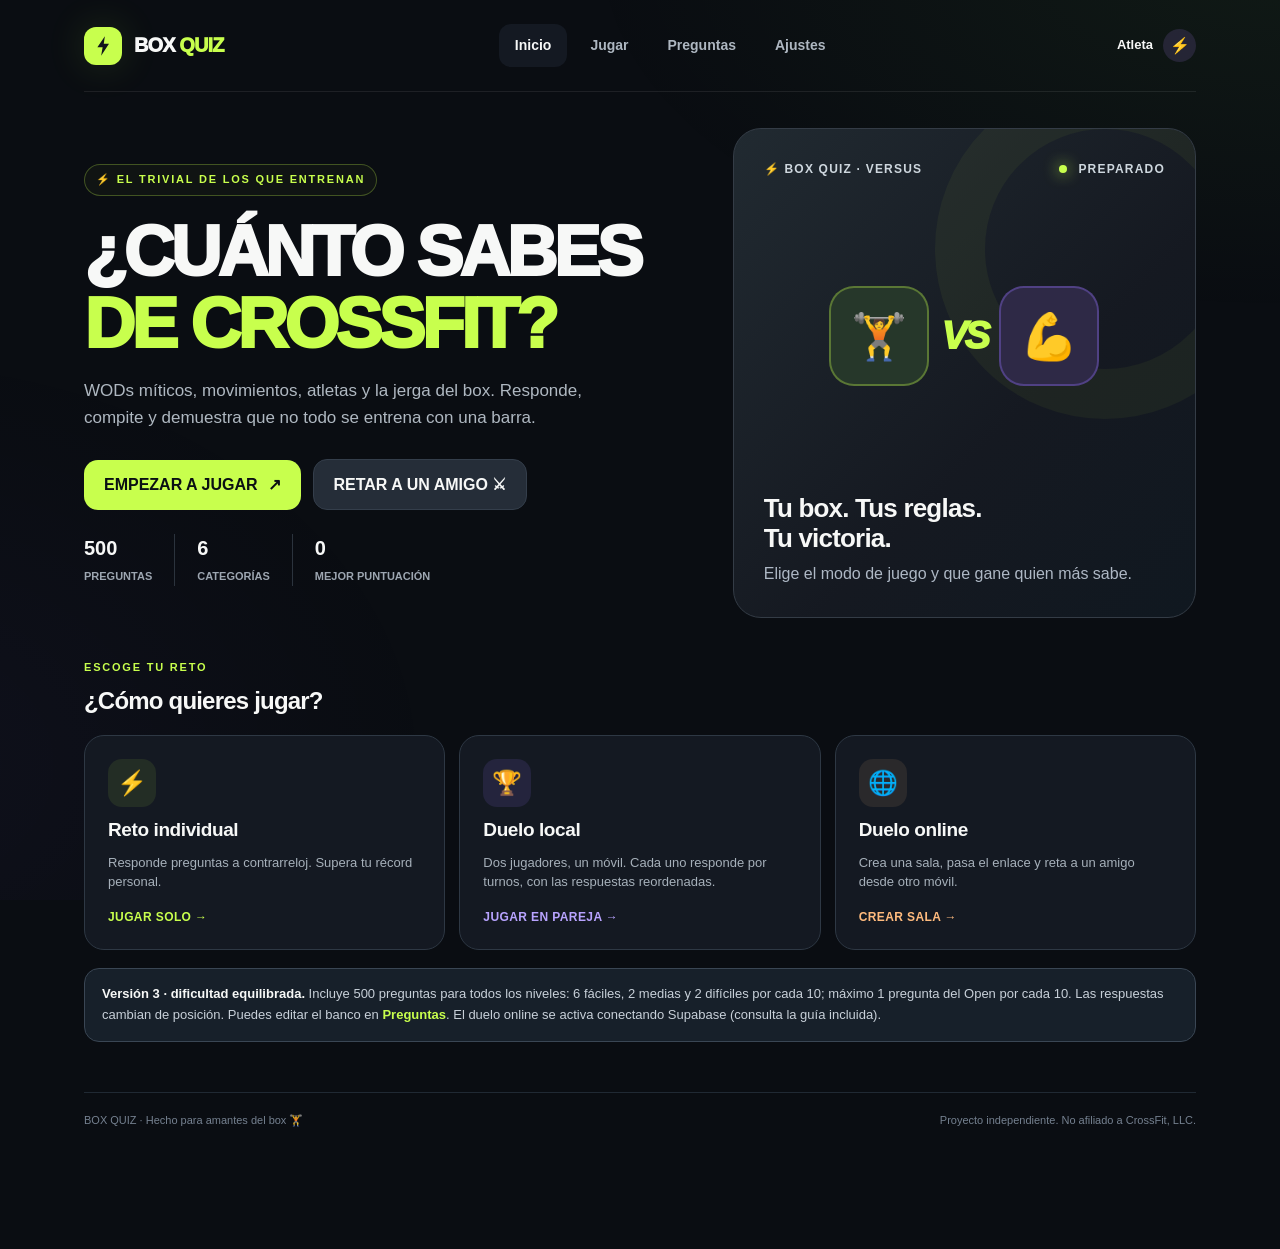
==== commit bb85fd34: "Corregir arranque: cargar scripts después del contenedor del juego" ====
--- a/index.html
+++ b/index.html
@@ -28,6 +28,9 @@
 @media(max-width:530px){.difficulty-chip{padding:5px 7px;font-size:9px}.question-chip{padding:6px 8px;font-size:10px}}
 
 </style>
+</head>
+<body>
+  <div id="app"><div class="loading">Cargando BOX QUIZ…</div></div>
   <script>
 /* BOX QUIZ V3 — 500 preguntas, niveles fáciles/medios/difíciles */
 window.BOXQUIZ_SEED = [{"id":"v2-001","category":"CrossFit Games","question":"¿Quién ganó los CrossFit Games individuales masculinos de 2007?","options":["James FitzGerald","Rich Froning","Brent Fikowski","Josh Bridges"],"correct":0,"explanation":"Campeón masculino en 2007: James FitzGerald.","difficulty":"hard"},{"id":"v2-002","category":"CrossFit Games","question":"¿Quién ganó los CrossFit Games individuales femeninos de 2007?","options":["Emma Lawson","Jolie Gentry","Aimee Cringle","Brooke Wells"],"correct":1,"explanation":"Campeona femenina en 2007: Jolie Gentry.","difficulty":"hard"},{"id":"v2-003","category":"CrossFit Games","question":"¿Quién ganó los CrossFit Games individuales masculinos de 2008?","options":["Jason Khalipa","Patrick Vellner","Brent Fikowski","Josh Bridges"],"correct":0,"explanation":"Campeón masculino en 2008: Jason Khalipa.","difficulty":"hard"},{"id":"v2-004","category":"CrossFit Games","question":"¿Quién ganó los CrossFit Games individuales femeninos de 2008?","options":["Sara Sigmundsdóttir","Brooke Wells","Tia-Clair Toomey","Caity Matter"],"correct":3,"explanation":"Campeona femenina en 2008: Caity Matter.","difficulty":"hard"},{"id":"v2-005","category":"CrossFit Games","question":"¿Quién ganó los CrossFit Games individuales masculinos de 2009?","options":["Patrick Vellner","Brent Fikowski","Mikko Salo","Graham Holmberg"],"correct":2,"explanation":"Campeón masculino en 2009: Mikko Salo.","difficulty":"hard"},{"id":"v2-006","category":"CrossFit Games","question":"¿Quién ganó los CrossFit Games individuales femeninos de 2009?","options":["Tanya Wagner","Caity Matter","Brooke Wells","Katrín Davíðsdóttir"],"correct":0,"explanation":"Campeona femenina en 2009: Tanya Wagner.","difficulty":"hard"},{"id":"v2-007","category":"CrossFit Games","question":"¿Quién ganó los CrossFit Games individuales masculinos de 2010?","options":["Brent Fikowski","Justin Medeiros","Graham Holmberg","Mat Fraser"],"correct":2,"explanation":"Campeón masculino en 2010: Graham Holmberg.","difficulty":"hard"},{"id":"v2-008","category":"CrossFit Games","question":"¿Quién ganó los CrossFit Games individuales femeninos de 2010?","options":["Anníe Thorisdóttir","Kara Saunders","Samantha Briggs","Kristan Clever"],"correct":3,"explanation":"Campeona femenina en 2010: Kristan Clever.","difficulty":"hard"},{"id":"v2-009","category":"CrossFit Games","question":"¿Quién ganó los CrossFit Games individuales masculinos de 2011?","options":["Josh Bridges","Roman Khrennikov","Patrick Vellner","Rich Froning"],"correct":3,"explanation":"Campeón masculino en 2011: Rich Froning.","difficulty":"hard"},{"id":"v2-010","category":"CrossFit Games","question":"¿Quién ganó los CrossFit Games individuales femeninos de 2011?","options":["Kara Saunders","Tia-Clair Toomey","Anníe Thorisdóttir","Mal O’Brien"],"correct":2,"explanation":"Campeona femenina en 2011: Anníe Thorisdóttir.","difficulty":"hard"},{"id":"v2-011","category":"CrossFit Games","question":"¿Quién ganó los CrossFit Games individuales masculinos de 2012?","options":["James Sprague","Mat Fraser","Roman Khrennikov","Rich Froning"],"correct":3,"explanation":"Campeón masculino en 2012: Rich Froning.","difficulty":"hard"},{"id":"v2-012","category":"CrossFit Games","question":"¿Quién ganó los CrossFit Games individuales femeninos de 2012?","options":["Emma Lawson","Anníe Thorisdóttir","Kara Saunders","Brooke Wells"],"correct":1,"explanation":"Campeona femenina en 2012: Anníe Thorisdóttir.","difficulty":"hard"},{"id":"v2-013","category":"CrossFit Games","question":"¿Quién ganó los CrossFit Games individuales masculinos de 2013?","options":["Mat Fraser","Rich Froning","Josh Bridges","Noah Ohlsen"],"correct":1,"explanation":"Campeón masculino en 2013: Rich Froning.","difficulty":"medium"},{"id":"v2-014","category":"CrossFit Games","question":"¿Quién ganó los CrossFit Games individuales femeninos de 2013?","options":["Samantha Briggs","Katrín Davíðsdóttir","Mal O’Brien","Anníe Thorisdóttir"],"correct":0,"explanation":"Campeona femenina en 2013: Samantha Briggs.","difficulty":"medium"},{"id":"v2-015","category":"CrossFit Games","question":"¿Quién ganó los CrossFit Games individuales masculinos de 2014?","options":["Noah Ohlsen","James Sprague","Brent Fikowski","Rich Froning"],"correct":3,"explanation":"Campeón masculino en 2014: Rich Froning.","difficulty":"medium"},{"id":"v2-016","category":"CrossFit Games","question":"¿Quién ganó los CrossFit Games individuales femeninos de 2014?","options":["Mal O’Brien","Camille Leblanc-Bazinet","Aimee Cringle","Kara Saunders"],"correct":1,"explanation":"Campeona femenina en 2014: Camille Leblanc-Bazinet.","difficulty":"medium"},{"id":"v2-017","category":"CrossFit Games","question":"¿Quién ganó los CrossFit Games individuales masculinos de 2015?","options":["Rich Froning","James FitzGerald","Josh Bridges","Ben Smith"],"correct":3,"explanation":"Campeón masculino en 2015: Ben Smith.","difficulty":"medium"},{"id":"v2-018","category":"CrossFit Games","question":"¿Quién ganó los CrossFit Games individuales femeninos de 2015?","options":["Brooke Wells","Katrín Davíðsdóttir","Camille Leblanc-Bazinet","Kara Saunders"],"correct":1,"explanation":"Campeona femenina en 2015: Katrín Davíðsdóttir.","difficulty":"medium"},{"id":"v2-019","category":"CrossFit Games","question":"¿Quién ganó los CrossFit Games individuales masculinos de 2016?","options":["Justin Medeiros","Mat Fraser","Roman Khrennikov","Brent Fikowski"],"correct":1,"explanation":"Campeón masculino en 2016: Mat Fraser.","difficulty":"easy"},{"id":"v2-020","category":"CrossFit Games","question":"¿Quién ganó los CrossFit Games individuales femeninos de 2016?","options":["Brooke Wells","Sara Sigmundsdóttir","Emma Lawson","Katrín Davíðsdóttir"],"correct":3,"explanation":"Campeona femenina en 2016: Katrín Davíðsdóttir.","difficulty":"medium"},{"id":"v2-021","category":"CrossFit Games","question":"¿Quién ganó los CrossFit Games individuales masculinos de 2017?","options":["Roman Khrennikov","Josh Bridges","Mikko Salo","Mat Fraser"],"correct":3,"explanation":"Campeón masculino en 2017: Mat Fraser.","difficulty":"easy"},{"id":"v2-022","category":"CrossFit Games","question":"¿Quién ganó los CrossFit Games individuales femeninos de 2017?","options":["Brooke Wells","Kara Saunders","Tia-Clair Toomey","Tanya Wagner"],"correct":2,"explanation":"Campeona femenina en 2017: Tia-Clair Toomey.","difficulty":"easy"},{"id":"v2-023","category":"CrossFit Games","question":"¿Quién ganó los CrossFit Games individuales masculinos de 2018?","options":["Mat Fraser","Noah Ohlsen","Graham Holmberg","Josh Bridges"],"correct":0,"explanation":"Campeón masculino en 2018: Mat Fraser.","difficulty":"easy"},{"id":"v2-024","category":"CrossFit Games","question":"¿Quién ganó los CrossFit Games individuales femeninos de 2018?","options":["Tia-Clair Toomey","Jolie Gentry","Emma Lawson","Mal O’Brien"],"correct":0,"explanation":"Campeona femenina en 2018: Tia-Clair Toomey.","difficulty":"easy"},{"id":"v2-025","category":"CrossFit Games","question":"¿Quién ganó los CrossFit Games individuales masculinos de 2019?","options":["Jayson Hopper","Mat Fraser","Noah Ohlsen","Jason Khalipa"],"correct":1,"explanation":"Campeón masculino en 2019: Mat Fraser.","difficulty":"easy"},{"id":"v2-026","category":"CrossFit Games","question":"¿Quién ganó los CrossFit Games individuales femeninos de 2019?","options":["Tia-Clair Toomey","Caity Matter","Sara Sigmundsdóttir","Emma Lawson"],"correct":0,"explanation":"Campeona femenina en 2019: Tia-Clair Toomey.","difficulty":"easy"},{"id":"v2-027","category":"CrossFit Games","question":"¿Quién ganó los CrossFit Games individuales masculinos de 2020?","options":["James Sprague","Justin Medeiros","Mat Fraser","Josh Bridges"],"correct":2,"explanation":"Campeón masculino en 2020: Mat Fraser.","difficulty":"easy"},{"id":"v2-028","category":"CrossFit Games","question":"¿Quién ganó los CrossFit Games individuales femeninos de 2020?","options":["Emma Lawson","Mal O’Brien","Kara Saunders","Tia-Clair Toomey"],"correct":3,"explanation":"Campeona femenina en 2020: Tia-Clair Toomey.","difficulty":"easy"},{"id":"v2-029","category":"CrossFit Games","question":"¿Quién ganó los CrossFit Games individuales masculinos de 2021?","options":["Patrick Vellner","Graham Holmberg","Justin Medeiros","Brent Fikowski"],"correct":2,"explanation":"Campeón masculino en 2021: Justin Medeiros.","difficulty":"medium"},{"id":"v2-030","category":"CrossFit Games","question":"¿Quién ganó los CrossFit Games individuales femeninos de 2021?","options":["Tia-Clair Toomey","Kristan Clever","Samantha Briggs","Mal O’Brien"],"correct":0,"explanation":"Campeona femenina en 2021: Tia-Clair Toomey.","difficulty":"easy"},{"id":"v2-031","category":"CrossFit Games","question":"¿Quién ganó los CrossFit Games individuales masculinos de 2022?","options":["Josh Bridges","Brent Fikowski","Justin Medeiros","Jason Khalipa"],"correct":2,"explanation":"Campeón masculino en 2022: Justin Medeiros.","difficulty":"medium"},{"id":"v2-032","category":"CrossFit Games","question":"¿Quién ganó los CrossFit Games individuales femeninos de 2022?","options":["Sara Sigmundsdóttir","Brooke Wells","Tia-Clair Toomey","Kara Saunders"],"correct":2,"explanation":"Campeona femenina en 2022: Tia-Clair Toomey.","difficulty":"easy"},{"id":"v2-033","category":"CrossFit Games","question":"¿Quién ganó los CrossFit Games individuales masculinos de 2023?","options":["Brent Fikowski","Jeffrey Adler","Justin Medeiros","Patrick Vellner"],"correct":1,"explanation":"Campeón masculino en 2023: Jeffrey Adler.","difficulty":"medium"},{"id":"v2-034","category":"CrossFit Games","question":"¿Quién ganó los CrossFit Games individuales femeninos de 2023?","options":["Anníe Thorisdóttir","Laura Horvath","Tanya Wagner","Tia-Clair Toomey"],"correct":1,"explanation":"Campeona femenina en 2023: Laura Horvath.","difficulty":"medium"},{"id":"v2-035","category":"CrossFit Games","question":"¿Quién ganó los CrossFit Games individuales masculinos de 2024?","options":["Rich Froning","James Sprague","Jeffrey Adler","Patrick Vellner"],"correct":1,"explanation":"Campeón masculino en 2024: James Sprague.","difficulty":"medium"},{"id":"v2-036","category":"CrossFit Games","question":"¿Quién ganó los CrossFit Games individuales femeninos de 2024?","options":["Katrín Davíðsdóttir","Tia-Clair Toomey","Jolie Gentry","Brooke Wells"],"correct":1,"explanation":"Campeona femenina en 2024: Tia-Clair Toomey.","difficulty":"medium"},{"id":"v2-037","category":"CrossFit Games","question":"¿Quién ganó los CrossFit Games individuales masculinos de 2025?","options":["Noah Ohlsen","Mat Fraser","Jayson Hopper","Josh Bridges"],"correct":2,"explanation":"Campeón masculino en 2025: Jayson Hopper.","difficulty":"medium"},{"id":"v2-038","category":"CrossFit Games","question":"¿Quién ganó los CrossFit Games individuales femeninos de 2025?","options":["Mal O’Brien","Aimee Cringle","Tia-Clair Toomey","Anníe Thorisdóttir"],"correct":2,"explanation":"Campeona femenina en 2025: Tia-Clair Toomey.","difficulty":"medium"},{"id":"v2-039","category":"CrossFit Games","question":"¿Quién ganó los CrossFit Games individuales masculinos de 2026?","options":["Brent Fikowski","Ben Smith","James Sprague","Patrick Vellner"],"correct":2,"explanation":"Campeón masculino en 2026: James Sprague.","difficulty":"medium"},{"id":"v2-040","category":"CrossFit Games","question":"¿Quién ganó los CrossFit Games individuales femeninos de 2026?","options":["Emma Lawson","Sara Sigmundsdóttir","Jolie Gentry","Aimee Cringle"],"correct":3,"explanation":"Campeona femenina en 2026: Aimee Cringle.","difficulty":"medium"},{"id":"v2-041","category":"CrossFit Games","question":"¿Qué pareja ganó el título individual masculino y femenino en los Games de 2007?","options":["Ben Smith y Katrín Davíðsdóttir","James Sprague y Tia-Clair Toomey","Mat Fraser y Tia-Clair Toomey","James FitzGerald y Jolie Gentry"],"correct":3,"explanation":"El doblete de 2007 fue James FitzGerald y Jolie Gentry.","difficulty":"hard"},{"id":"v2-042","category":"CrossFit Games","question":"¿Qué pareja ganó el título individual masculino y femenino en los Games de 2008?","options":["Rich Froning y Anníe Thorisdóttir","Justin Medeiros y Tia-Clair Toomey","James Sprague y Tia-Clair Toomey","Jason Khalipa y Caity Matter"],"correct":3,"explanation":"El doblete de 2008 fue Jason Khalipa y Caity Matter.","difficulty":"hard"},{"id":"v2-043","category":"CrossFit Games","question":"¿Qué pareja ganó el título individual masculino y femenino en los Games de 2009?","options":["Mikko Salo y Tanya Wagner","Jeffrey Adler y Laura Horvath","Rich Froning y Samantha Briggs","Mat Fraser y Tia-Clair Toomey"],"correct":0,"explanation":"El doblete de 2009 fue Mikko Salo y Tanya Wagner.","difficulty":"hard"},{"id":"v2-044","category":"CrossFit Games","question":"¿Qué pareja ganó el título individual masculino y femenino en los Games de 2010?","options":["Jason Khalipa y Caity Matter","Graham Holmberg y Kristan Clever","James Sprague y Tia-Clair Toomey","Ben Smith y Katrín Davíðsdóttir"],"correct":1,"explanation":"El doblete de 2010 fue Graham Holmberg y Kristan Clever.","difficulty":"hard"},{"id":"v2-045","category":"CrossFit Games","question":"¿Qué pareja ganó el título individual masculino y femenino en los Games de 2011?","options":["Justin Medeiros y Tia-Clair Toomey","Rich Froning y Anníe Thorisdóttir","Jeffrey Adler y Laura Horvath","James FitzGerald y Jolie Gentry"],"correct":1,"explanation":"El doblete de 2011 fue Rich Froning y Anníe Thorisdóttir.","difficulty":"hard"},{"id":"v2-046","category":"CrossFit Games","question":"¿Qué pareja ganó el título individual masculino y femenino en los Games de 2012?","options":["Rich Froning y Anníe Thorisdóttir","James Sprague y Aimee Cringle","Rich Froning y Samantha Briggs","Rich Froning y Camille Leblanc-Bazinet"],"correct":0,"explanation":"El doblete de 2012 fue Rich Froning y Anníe Thorisdóttir.","difficulty":"hard"},{"id":"v2-047","category":"CrossFit Games","question":"¿Qué pareja ganó el título individual masculino y femenino en los Games de 2013?","options":["Rich Froning y Samantha Briggs","Mat Fraser y Tia-Clair Toomey","Justin Medeiros y Tia-Clair Toomey","James FitzGerald y Jolie Gentry"],"correct":0,"explanation":"El doblete de 2013 fue Rich Froning y Samantha Briggs.","difficulty":"hard"},{"id":"v2-048","category":"CrossFit Games","question":"¿Qué pareja ganó el título individual masculino y femenino en los Games de 2014?","options":["James Sprague y Tia-Clair Toomey","James FitzGerald y Jolie Gentry","Rich Froning y Camille Leblanc-Bazinet","Mikko Salo y Tanya Wagner"],"correct":2,"explanation":"El doblete de 2014 fue Rich Froning y Camille Leblanc-Bazinet.","difficulty":"hard"},{"id":"v2-049","category":"CrossFit Games","question":"¿Qué pareja ganó el título individual masculino y femenino en los Games de 2015?","options":["Ben Smith y Katrín Davíðsdóttir","Rich Froning y Camille Leblanc-Bazinet","Rich Froning y Anníe Thorisdóttir","James Sprague y Aimee Cringle"],"correct":0,"explanation":"El doblete de 2015 fue Ben Smith y Katrín Davíðsdóttir.","difficulty":"hard"},{"id":"v2-050","category":"CrossFit Games","question":"¿Qué pareja ganó el título individual masculino y femenino en los Games de 2016?","options":["Mat Fraser y Katrín Davíðsdóttir","Mat Fraser y Tia-Clair Toomey","Rich Froning y Camille Leblanc-Bazinet","Graham Holmberg y Kristan Clever"],"correct":0,"explanation":"El doblete de 2016 fue Mat Fraser y Katrín Davíðsdóttir.","difficulty":"hard"},{"id":"v2-051","category":"CrossFit Games","question":"¿Qué pareja ganó el título individual masculino y femenino en los Games de 2017?","options":["Mat Fraser y Tia-Clair Toomey","Rich Froning y Camille Leblanc-Bazinet","Mikko Salo y Tanya Wagner","Graham Holmberg y Kristan Clever"],"correct":0,"explanation":"El doblete de 2017 fue Mat Fraser y Tia-Clair Toomey.","difficulty":"hard"},{"id":"v2-052","category":"CrossFit Games","question":"¿Qué pareja ganó el título individual masculino y femenino en los Games de 2018?","options":["Ben Smith y Katrín Davíðsdóttir","James Sprague y Tia-Clair Toomey","Mat Fraser y Tia-Clair Toomey","Jason Khalipa y Caity Matter"],"correct":2,"explanation":"El doblete de 2018 fue Mat Fraser y Tia-Clair Toomey.","difficulty":"hard"},{"id":"v2-053","category":"CrossFit Games","question":"¿Qué pareja ganó el título individual masculino y femenino en los Games de 2019?","options":["James FitzGerald y Jolie Gentry","Rich Froning y Anníe Thorisdóttir","Mikko Salo y Tanya Wagner","Mat Fraser y Tia-Clair Toomey"],"correct":3,"explanation":"El doblete de 2019 fue Mat Fraser y Tia-Clair Toomey.","difficulty":"hard"},{"id":"v2-054","category":"CrossFit Games","question":"¿Qué pareja ganó el título individual masculino y femenino en los Games de 2020?","options":["Mikko Salo y Tanya Wagner","James FitzGerald y Jolie Gentry","Mat Fraser y Tia-Clair Toomey","Rich Froning y Anníe Thorisdóttir"],"correct":2,"explanation":"El doblete de 2020 fue Mat Fraser y Tia-Clair Toomey.","difficulty":"hard"},{"id":"v2-055","category":"CrossFit Games","question":"¿Qué pareja ganó el título individual masculino y femenino en los Games de 2021?","options":["Jayson Hopper y Tia-Clair Toomey","Mat Fraser y Tia-Clair Toomey","Justin Medeiros y Tia-Clair Toomey","Ben Smith y Katrín Davíðsdóttir"],"correct":2,"explanation":"El doblete de 2021 fue Justin Medeiros y Tia-Clair Toomey.","difficulty":"hard"},{"id":"v2-056","category":"CrossFit Games","question":"¿Qué pareja ganó el título individual masculino y femenino en los Games de 2022?","options":["Rich Froning y Anníe Thorisdóttir","Mat Fraser y Katrín Davíðsdóttir","Mikko Salo y Tanya Wagner","Justin Medeiros y Tia-Clair Toomey"],"correct":3,"explanation":"El doblete de 2022 fue Justin Medeiros y Tia-Clair Toomey.","difficulty":"hard"},{"id":"v2-057","category":"CrossFit Games","question":"¿Qué pareja ganó el título individual masculino y femenino en los Games de 2023?","options":["Justin Medeiros y Tia-Clair Toomey","James Sprague y Aimee Cringle","Mat Fraser y Katrín Davíðsdóttir","Jeffrey Adler y Laura Horvath"],"correct":3,"explanation":"El doblete de 2023 fue Jeffrey Adler y Laura Horvath.","difficulty":"hard"},{"id":"v2-058","category":"CrossFit Games","question":"¿Qué pareja ganó el título individual masculino y femenino en los Games de 2024?","options":["James Sprague y Tia-Clair Toomey","James FitzGerald y Jolie Gentry","Rich Froning y Anníe Thorisdóttir","Justin Medeiros y Tia-Clair Toomey"],"correct":0,"explanation":"El doblete de 2024 fue James Sprague y Tia-Clair Toomey.","difficulty":"hard"},{"id":"v2-059","category":"CrossFit Games","question":"¿Qué pareja ganó el título individual masculino y femenino en los Games de 2025?","options":["Mikko Salo y Tanya Wagner","Justin Medeiros y Tia-Clair Toomey","Jayson Hopper y Tia-Clair Toomey","James Sprague y Aimee Cringle"],"correct":2,"explanation":"El doblete de 2025 fue Jayson Hopper y Tia-Clair Toomey.","difficulty":"hard"},{"id":"v2-060","category":"CrossFit Games","question":"¿Qué pareja ganó el título individual masculino y femenino en los Games de 2026?","options":["Justin Medeiros y Tia-Clair Toomey","James FitzGerald y Jolie Gentry","James Sprague y Aimee Cringle","Rich Froning y Samantha Briggs"],"correct":2,"explanation":"El doblete de 2026 fue James Sprague y Aimee Cringle.","difficulty":"hard"},{"id":"v2-061","category":"CrossFit Games","question":"¿En qué año se proclamó campeón/a individual de los Games Ben Smith?","options":["2017","2014","2018","2015"],"correct":3,"explanation":"Ben Smith ganó la edición de 2015.","difficulty":"hard"},{"id":"v2-062","category":"CrossFit Games","question":"¿En qué año se proclamó campeón/a individual de los Games Jason Khalipa?","options":["2007","2011","2008","2012"],"correct":2,"explanation":"Jason Khalipa ganó la edición de 2008.","difficulty":"hard"},{"id":"v2-063","category":"CrossFit Games","question":"¿En qué año se proclamó campeón/a individual de los Games Mikko Salo?","options":["2011","2009","2007","2010"],"correct":1,"explanation":"Mikko Salo ganó la edición de 2009.","difficulty":"hard"},{"id":"v2-064","category":"CrossFit Games","question":"¿En qué año se proclamó campeón/a individual de los Games Graham Holmberg?","options":["2012","2011","2009","2010"],"correct":3,"explanation":"Graham Holmberg ganó la edición de 2010.","difficulty":"hard"},{"id":"v2-065","category":"CrossFit Games","question":"¿En qué año se proclamó campeón/a individual de los Games Samantha Briggs?","options":["2016","2010","2013","2012"],"correct":2,"explanation":"Samantha Briggs ganó la edición de 2013.","difficulty":"hard"},{"id":"v2-066","category":"CrossFit Games","question":"¿En qué año se proclamó campeón/a individual de los Games Camille Leblanc-Bazinet?","options":["2014","2015","2012","2017"],"correct":0,"explanation":"Camille Leblanc-Bazinet ganó la edición de 2014.","difficulty":"hard"},{"id":"v2-067","category":"CrossFit Games","question":"¿En qué año se proclamó campeón/a individual de los Games Laura Horvath?","options":["2022","2023","2021","2025"],"correct":1,"explanation":"Laura Horvath ganó la edición de 2023.","difficulty":"hard"},{"id":"v2-068","category":"CrossFit Games","question":"¿En qué año se proclamó campeón/a individual de los Games Jeffrey Adler?","options":["2021","2023","2026","2022"],"correct":1,"explanation":"Jeffrey Adler ganó la edición de 2023.","difficulty":"hard"},{"id":"v2-069","category":"CrossFit Games","question":"¿En qué año se proclamó campeón/a individual de los Games Jayson Hopper?","options":["2026","2025","2021","2023"],"correct":1,"explanation":"Jayson Hopper ganó la edición de 2025.","difficulty":"hard"},{"id":"v2-070","category":"CrossFit Games","question":"¿En qué año se proclamó campeón/a individual de los Games Aimee Cringle?","options":["2025","2023","2026","2024"],"correct":2,"explanation":"Aimee Cringle ganó la edición de 2026.","difficulty":"hard"},{"id":"v2-071","category":"CrossFit Games","question":"¿En qué año se proclamó campeón/a individual de los Games James FitzGerald?","options":["2010","2007","2011","2009"],"correct":1,"explanation":"James FitzGerald ganó la edición de 2007.","difficulty":"hard"},{"id":"v2-072","category":"CrossFit Games","question":"¿En qué año se proclamó campeón/a individual de los Games Jolie Gentry?","options":["2011","2010","2009","2007"],"correct":3,"explanation":"Jolie Gentry ganó la edición de 2007.","difficulty":"hard"},{"id":"v2-073","category":"CrossFit Games","question":"¿Qué significa «HWPO», lema asociado a Mat Fraser?","options":["Heavy Weight Push Only","High Workouts Power Output","Hard Work Pays Off","Hard WODs Perfect Outcome"],"correct":2,"explanation":"El lema de Fraser significa Hard Work Pays Off.","difficulty":"easy"},{"id":"v2-074","category":"CrossFit Games","question":"¿En qué disciplina olímpica destacó Mat Fraser antes del CrossFit?","options":["Natación","Halterofilia","Lucha grecorromana","Esquí alpino"],"correct":1,"explanation":"Fraser compitió en halterofilia antes de CrossFit.","difficulty":"easy"},{"id":"v2-075","category":"CrossFit Games","question":"¿Qué atleta ganó los Games masculinos de 2015 tras ser segundo Fraser?","options":["Rich Froning","Scott Panchik","Ben Smith","Josh Bridges"],"correct":2,"explanation":"Ben Smith superó a Fraser en 2015.","difficulty":"easy"},{"id":"v2-076","category":"CrossFit Games","question":"¿Cuántos títulos individuales masculinos ganó Mat Fraser?","options":["4","5","7","6"],"correct":1,"explanation":"Fraser ganó de 2016 a 2020: cinco.","difficulty":"easy"},{"id":"v2-077","category":"CrossFit Games","question":"¿En qué evento de 2018 cayó Mat Fraser al pasar una red de carga?","options":["Chaos","The Crit","The Fibonacci Final","The Battleground"],"correct":3,"explanation":"La caída fue en la red de carga del evento The Battleground de 2018.","difficulty":"medium"},{"id":"v2-078","category":"CrossFit Games","question":"¿Qué obstáculo provocó la caída de Fraser en The Battleground de 2018?","options":["Una red de carga","Un muro de handstand push-ups","Una cuerda vertical de trepa","Un pegboard"],"correct":0,"explanation":"Fue en un cargo net del circuito de obstáculos, no una cuerda de trepa.","difficulty":"hard"},{"id":"v2-079","category":"CrossFit Games","question":"¿En qué año sufrió Fraser la célebre caída en The Battleground?","options":["2017","2019","2018","2015"],"correct":2,"explanation":"Ocurrió en 2018.","difficulty":"hard"},{"id":"v2-080","category":"CrossFit Games","question":"¿En qué Games perjudicó el Soccer Chipper el rendimiento de Fraser en la cuerda?","options":["2017","2015","2016","2014"],"correct":1,"explanation":"En 2015, legless rope climbs formaban parte del Soccer Chipper.","difficulty":"hard"},{"id":"v2-081","category":"CrossFit Games","question":"¿Cuál fue el elemento de trepa del Soccer Chipper 2015?","options":["Cuatro legless rope climbs","Tres rope climbs con pies","Ocho rope climbs con pies","Dos subidas a pegboard"],"correct":0,"explanation":"El evento combinaba Pig flip, legless rope climbs y handstand walk.","difficulty":"hard"},{"id":"v2-082","category":"CrossFit Games","question":"¿Quién ganó el evento Soccer Chipper masculino de 2015?","options":["Rich Froning","Mat Fraser","Ben Smith","Noah Ohlsen"],"correct":2,"explanation":"Ben Smith ganó y recortó la ventaja de Fraser.","difficulty":"hard"},{"id":"v2-083","category":"CrossFit Games","question":"¿Qué gran obstáculo de carga formaba parte del Soccer Chipper de 2015?","options":["The Worm","The Pig","The Yoke","The Snail"],"correct":1,"explanation":"The Pig era una estructura pesada que había que voltear.","difficulty":"hard"},{"id":"v2-084","category":"CrossFit Games","question":"¿Qué dos atletas dominaron la clasificación masculina de 2015 en la lucha por el título?","options":["Rich Froning y Jason Khalipa","Jeffrey Adler y James Sprague","Justin Medeiros y Pat Vellner","Ben Smith y Mat Fraser"],"correct":3,"explanation":"Smith fue primero y Fraser segundo.","difficulty":"medium"},{"id":"v2-085","category":"CrossFit Games","question":"¿Qué atleta fue segundo en los Games de 2014 y de 2015?","options":["Ben Smith","Brent Fikowski","Mat Fraser","Scott Panchik"],"correct":2,"explanation":"Fraser encadenó dos platas antes de sus cinco títulos.","difficulty":"medium"},{"id":"v2-086","category":"CrossFit Games","question":"¿Qué atleta estuvo varios años cerca de ganar antes de su primer título en 2016?","options":["Mat Fraser","Jayson Hopper","Justin Medeiros","Jeffrey Adler"],"correct":0,"explanation":"Fraser fue segundo en 2014 y 2015.","difficulty":"medium"},{"id":"v2-087","category":"CrossFit Games","question":"¿Dónde se celebraron los primeros CrossFit Games?","options":["Carson, California","Fort Worth, Texas","Aromas, California","Madison, Wisconsin"],"correct":2,"explanation":"La primera sede fue el CrossFit Ranch de Aromas.","difficulty":"easy"},{"id":"v2-088","category":"CrossFit Games","question":"¿Qué atleta era conocido como «The Engine» en los Games?","options":["Samantha Briggs","Brooke Wells","Katrín Davíðsdóttir","Camille Leblanc-Bazinet"],"correct":0,"explanation":"Sam Briggs recibió el apodo de The Engine.","difficulty":"medium"},{"id":"v2-089","category":"CrossFit Games","question":"Si dos atletas reman al mismo ritmo por 500 m, ¿qué indica un split menor?","options":["Que acaba necesariamente después","Que el atleta va más rápido","Que hace menos calorías por igualdad de tiempo","Que el atleta produce menos metros por minuto"],"correct":1,"explanation":"Un split menor implica mayor velocidad de remo.","difficulty":"medium"},{"id":"v2-090","category":"CrossFit Games","question":"¿En qué año ganó Tia-Clair Toomey su primer título individual?","options":["2018","2017","2016","2019"],"correct":1,"explanation":"Toomey fue primera en 2017.","difficulty":"easy"},{"id":"v2-091","category":"CrossFit Games","question":"¿En qué año se disputaron los primeros CrossFit Games?","options":["2008","2010","2009","2007"],"correct":3,"explanation":"La primera edición se celebró en Aromas, California, en 2007.","difficulty":"easy"},{"id":"v2-092","category":"CrossFit Games","question":"¿En qué año apareció por primera vez el Open de CrossFit?","options":["2007","2014","2009","2011"],"correct":3,"explanation":"El primer Open fue en 2011.","difficulty":"easy"},{"id":"v2-093","category":"CrossFit Games","question":"¿En qué año se utilizó por primera vez una mancuerna en el Open individual?","options":["2018","2017","2015","2016"],"correct":1,"explanation":"El Open 17.1 introdujo la mancuerna individual en el Open.","difficulty":"medium"},{"id":"v2-094","category":"CrossFit Games","question":"¿Qué Open de 2018 repetía una escalera de thrusters y C2B de años anteriores?","options":["18.5","18.2","18.4","18.3"],"correct":0,"explanation":"18.5 replicó el esquema de 11.6 / 12.5.","difficulty":"hard"},{"id":"v2-095","category":"CrossFit Games","question":"¿En qué ciudad se celebraron los Games desde 2017 hasta 2023?","options":["Aromas, California","Carson, California","Fort Worth, Texas","Madison, Wisconsin"],"correct":3,"explanation":"Madison fue sede habitual del 2017 al 2023.","difficulty":"easy"},{"id":"v2-096","category":"CrossFit Games","question":"¿A qué ciudad se trasladaron los Games de 2024?","options":["Carson, California","Austin, Texas","Fort Worth, Texas","Madison, Wisconsin"],"correct":2,"explanation":"En 2024 se celebraron en Fort Worth.","difficulty":"easy"},{"id":"v2-097","category":"CrossFit Games","question":"¿En qué año comenzó la racha de cuatro títulos individuales seguidos de Rich Froning?","options":["2011","2012","2013","2010"],"correct":0,"explanation":"Ganó de 2011 a 2014.","difficulty":"medium"},{"id":"v2-098","category":"CrossFit Games","question":"¿En qué año se fundó CrossFit como empresa?","options":["2000","2010","2005","1995"],"correct":0,"explanation":"CrossFit, Inc. se fundó en 2000.","difficulty":"medium"},{"id":"v2-099","category":"CrossFit Games","question":"¿Qué atleta ganó dos títulos individuales consecutivos en 2021 y 2022?","options":["James Sprague","Ben Smith","Jeffrey Adler","Justin Medeiros"],"correct":3,"explanation":"Medeiros obtuvo dos títulos seguidos.","difficulty":"medium"},{"id":"v2-100","category":"CrossFit Games","question":"¿Quién fue uno de los presentadores históricos del Open y director de los Games?","options":["Mat Fraser","Noah Ohlsen","Jason Khalipa","Dave Castro"],"correct":3,"explanation":"Dave Castro dirigió eventos y anuncios de Open.","difficulty":"medium"},{"id":"v2-102","category":"CrossFit Open","question":"¿Qué combinación corresponde al Open 11.1?","options":["9 deadlifts + 12 push-ups + 15 box jumps","Thrusters y chest-to-bar en escalera 3-6-9...","5 power cleans + 10 toes-to-bar + 15 wall balls","30 double-unders + 15 power snatches"],"correct":3,"explanation":"11.1: 30 double-unders por 15 power snatches.","difficulty":"hard"},{"id":"v2-104","category":"CrossFit Open","question":"¿Qué combinación corresponde al Open 11.2?","options":["30 double-unders + 15 power snatches","Squat clean + jerk con 165 lb","9 deadlifts + 12 push-ups + 15 box jumps","5 power cleans + 10 toes-to-bar + 15 wall balls"],"correct":2,"explanation":"11.2: 9-12-15 con deadlift, flexiones y cajón.","difficulty":"hard"},{"id":"v2-106","category":"CrossFit Open","question":"¿Qué combinación corresponde al Open 11.3?","options":["30 double-unders + 15 power snatches","Squat clean + jerk con 165 lb","9 deadlifts + 12 push-ups + 15 box jumps","60 bar-facing burpees + 30 overhead squats + 10 ring muscle-ups"],"correct":1,"explanation":"11.3: Clean y jerk pesado en AMRAP de 5 minutos.","difficulty":"hard"},{"id":"v2-108","category":"CrossFit Open","question":"¿Qué combinación corresponde al Open 11.4?","options":["60 bar-facing burpees + 30 overhead squats + 10 ring muscle-ups","Squat clean + jerk con 165 lb","Thrusters y chest-to-bar en escalera 3-6-9...","5 power cleans + 10 toes-to-bar + 15 wall balls"],"correct":0,"explanation":"11.4: 60 burpees antes de overhead squats y muscle-ups.","difficulty":"hard"},{"id":"v2-110","category":"CrossFit Open","question":"¿Qué combinación corresponde al Open 11.5?","options":["9 deadlifts + 12 push-ups + 15 box jumps","60 bar-facing burpees + 30 overhead squats + 10 ring muscle-ups","Thrusters y chest-to-bar en escalera 3-6-9...","5 power cleans + 10 toes-to-bar + 15 wall balls"],"correct":3,"explanation":"11.5: 5-10-15 de power cleans, toes-to-bar y wall balls.","difficulty":"hard"},{"id":"v2-112","category":"CrossFit Open","question":"¿Qué combinación corresponde al Open 11.6?","options":["9 deadlifts + 12 push-ups + 15 box jumps","60 bar-facing burpees + 30 overhead squats + 10 ring muscle-ups","Thrusters y chest-to-bar en escalera 3-6-9...","30 double-unders + 15 power snatches"],"correct":2,"explanation":"11.6: Escalera 3-6-9 de thrusters y chest-to-bar.","difficulty":"hard"},{"id":"v2-114","category":"CrossFit Open","question":"¿Qué combinación corresponde al Open 12.1?","options":["15 box jumps + 12 push presses + 9 toes-to-bar","150 wall balls + 90 double-unders + 30 muscle-ups","30 snatches por tramo con carga ascendente","Burpees exclusivamente"],"correct":3,"explanation":"12.1: Solo burpees durante siete minutos.","difficulty":"medium"},{"id":"v2-116","category":"CrossFit Open","question":"¿Qué combinación corresponde al Open 12.2?","options":["Escalera de thrusters y chest-to-bar 3-6-9...","150 wall balls + 90 double-unders + 30 muscle-ups","30 snatches por tramo con carga ascendente","15 box jumps + 12 push presses + 9 toes-to-bar"],"correct":2,"explanation":"12.2: Bloques de 30 snatches cada vez más pesados.","difficulty":"hard"},{"id":"v2-118","category":"CrossFit Open","question":"¿Qué combinación corresponde al Open 12.3?","options":["Burpees exclusivamente","15 box jumps + 12 push presses + 9 toes-to-bar","30 snatches por tramo con carga ascendente","Escalera de thrusters y chest-to-bar 3-6-9..."],"correct":1,"explanation":"12.3: 15-12-9 con box jumps, push presses y TTB.","difficulty":"hard"},{"id":"v2-120","category":"CrossFit Open","question":"¿Qué combinación corresponde al Open 12.4?","options":["Escalera de thrusters y chest-to-bar 3-6-9...","15 box jumps + 12 push presses + 9 toes-to-bar","Burpees exclusivamente","150 wall balls + 90 double-unders + 30 muscle-ups"],"correct":3,"explanation":"12.4: 150 wall balls antes de 90 dobles y 30 muscle-ups.","difficulty":"hard"},{"id":"v2-122","category":"CrossFit Open","question":"¿Qué combinación corresponde al Open 12.5?","options":["15 box jumps + 12 push presses + 9 toes-to-bar","Escalera de thrusters y chest-to-bar 3-6-9...","Burpees exclusivamente","150 wall balls + 90 double-unders + 30 muscle-ups"],"correct":1,"explanation":"12.5: Escalera 3-6-9 de thrusters y chest-to-bar.","difficulty":"hard"},{"id":"v2-124","category":"CrossFit Open","question":"¿Qué combinación corresponde al Open 13.1?","options":["150 wall balls + 90 double-unders + 30 muscle-ups","5 shoulder-to-overhead + 10 deadlifts + 15 box jumps","Clean & jerks y toes-to-bar en escalera 3-6-9...","Burpees y snatches con cargas crecientes"],"correct":3,"explanation":"13.1: 40-30-20-10 burpees intercalados con snatches.","difficulty":"hard"},{"id":"v2-126","category":"CrossFit Open","question":"¿Qué combinación corresponde al Open 13.2?","options":["15 thrusters + 15 chest-to-bar por ronda; ampliaciones","5 shoulder-to-overhead + 10 deadlifts + 15 box jumps","Burpees y snatches con cargas crecientes","150 wall balls + 90 double-unders + 30 muscle-ups"],"correct":1,"explanation":"13.2: 5-10-15: shoulder-to-overhead, deadlift y cajón.","difficulty":"hard"},{"id":"v2-128","category":"CrossFit Open","question":"¿Qué combinación corresponde al Open 13.3?","options":["5 shoulder-to-overhead + 10 deadlifts + 15 box jumps","15 thrusters + 15 chest-to-bar por ronda; ampliaciones","Clean & jerks y toes-to-bar en escalera 3-6-9...","150 wall balls + 90 double-unders + 30 muscle-ups"],"correct":3,"explanation":"13.3: 150 wall balls, 90 double-unders y 30 muscle-ups.","difficulty":"hard"},{"id":"v2-130","category":"CrossFit Open","question":"¿Qué combinación corresponde al Open 13.4?","options":["15 thrusters + 15 chest-to-bar por ronda; ampliaciones","Burpees y snatches con cargas crecientes","Clean & jerks y toes-to-bar en escalera 3-6-9...","150 wall balls + 90 double-unders + 30 muscle-ups"],"correct":2,"explanation":"13.4: Escalera 3-6-9 de clean & jerks y TTB.","difficulty":"hard"},{"id":"v2-132","category":"CrossFit Open","question":"¿Qué combinación corresponde al Open 13.5?","options":["5 shoulder-to-overhead + 10 deadlifts + 15 box jumps","150 wall balls + 90 double-unders + 30 muscle-ups","Clean & jerks y toes-to-bar en escalera 3-6-9...","15 thrusters + 15 chest-to-bar por ronda; ampliaciones"],"correct":3,"explanation":"13.5: Rondas de thrusters y C2B con extensión de 4 min.","difficulty":"hard"},{"id":"v2-134","category":"CrossFit Open","question":"¿Qué combinación corresponde al Open 14.1?","options":["Deadlifts crecientes + 15 box jumps por bloque","60 cal row + 50 TTB + 40 wall balls + 30 cleans + 20 muscle-ups","30 double-unders + 15 power snatches","Overhead squats + chest-to-bar con ventanas de 3 min"],"correct":2,"explanation":"14.1: Repetición del Open 11.1: dobles y power snatches.","difficulty":"hard"},{"id":"v2-136","category":"CrossFit Open","question":"¿Qué combinación corresponde al Open 14.2?","options":["Overhead squats + chest-to-bar con ventanas de 3 min","Thrusters + burpees, 21-18-15-12-9-6-3","Deadlifts crecientes + 15 box jumps por bloque","30 double-unders + 15 power snatches"],"correct":0,"explanation":"14.2: 2 rondas de OHS y C2B en ventanas de tres minutos.","difficulty":"hard"},{"id":"v2-138","category":"CrossFit Open","question":"¿Qué combinación corresponde al Open 14.3?","options":["60 cal row + 50 TTB + 40 wall balls + 30 cleans + 20 muscle-ups","Deadlifts crecientes + 15 box jumps por bloque","30 double-unders + 15 power snatches","Thrusters + burpees, 21-18-15-12-9-6-3"],"correct":1,"explanation":"14.3: Deadlifts cada vez más pesados con box jumps.","difficulty":"hard"},{"id":"v2-140","category":"CrossFit Open","question":"¿Qué combinación corresponde al Open 14.4?","options":["Overhead squats + chest-to-bar con ventanas de 3 min","30 double-unders + 15 power snatches","Thrusters + burpees, 21-18-15-12-9-6-3","60 cal row + 50 TTB + 40 wall balls + 30 cleans + 20 muscle-ups"],"correct":3,"explanation":"14.4: Chipper de remo, TTB, wall balls, cleans y muscle-ups.","difficulty":"hard"},{"id":"v2-142","category":"CrossFit Open","question":"¿Qué combinación corresponde al Open 14.5?","options":["30 double-unders + 15 power snatches","60 cal row + 50 TTB + 40 wall balls + 30 cleans + 20 muscle-ups","Thrusters + burpees, 21-18-15-12-9-6-3","Overhead squats + chest-to-bar con ventanas de 3 min"],"correct":2,"explanation":"14.5: 21-18-15-12-9-6-3 de thrusters y burpees.","difficulty":"hard"},{"id":"v2-144","category":"CrossFit Open","question":"¿Qué combinación corresponde al Open 15.1?","options":["Overhead squats y chest-to-bar, 3-min windows","Muscle-ups + wall balls + double-unders","15 TTB + 10 deadlifts + 5 snatches","Handstand push-ups + cleans en escalera"],"correct":2,"explanation":"15.1: 15-10-5 de TTB, deadlift y snatch, seguido del 15.1a.","difficulty":"hard"},{"id":"v2-146","category":"CrossFit Open","question":"¿Qué combinación corresponde al Open 15.2?","options":["Overhead squats y chest-to-bar, 3-min windows","Muscle-ups + wall balls + double-unders","Row calories + thrusters, 27-21-15-9","Handstand push-ups + cleans en escalera"],"correct":0,"explanation":"15.2: Escalera por ventanas con OHS y chest-to-bar.","difficulty":"hard"},{"id":"v2-148","category":"CrossFit Open","question":"¿Qué combinación corresponde al Open 15.3?","options":["Muscle-ups + wall balls + double-unders","Overhead squats y chest-to-bar, 3-min windows","15 TTB + 10 deadlifts + 5 snatches","Handstand push-ups + cleans en escalera"],"correct":0,"explanation":"15.3: Comenzar con 7 ring muscle-ups, luego wall balls y dobles.","difficulty":"hard"},{"id":"v2-150","category":"CrossFit Open","question":"¿Qué combinación corresponde al Open 15.4?","options":["Handstand push-ups + cleans en escalera","15 TTB + 10 deadlifts + 5 snatches","Muscle-ups + wall balls + double-unders","Row calories + thrusters, 27-21-15-9"],"correct":0,"explanation":"15.4: Escalera de HSPU y cleans.","difficulty":"hard"},{"id":"v2-152","category":"CrossFit Open","question":"¿Qué combinación corresponde al Open 15.5?","options":["15 TTB + 10 deadlifts + 5 snatches","Handstand push-ups + cleans en escalera","Muscle-ups + wall balls + double-unders","Row calories + thrusters, 27-21-15-9"],"correct":3,"explanation":"15.5: 27-21-15-9 de remo por calorías y thrusters.","difficulty":"hard"},{"id":"v2-154","category":"CrossFit Open","question":"¿Qué combinación corresponde al Open 16.1?","options":["10 power snatches + 3 bar muscle-ups","25 TTB + 50 DU + squat cleans de carga ascendente","Thrusters + burpees, 21-18-15-12-9-6-3","Overhead walking lunges + burpees + chest-to-bar"],"correct":3,"explanation":"16.1: Lunges overhead de 25 pies, burpees y chest-to-bar.","difficulty":"hard"},{"id":"v2-156","category":"CrossFit Open","question":"¿Qué combinación corresponde al Open 16.2?","options":["55 deadlifts + 55 wall balls + 55 cal row + 55 HSPU","Overhead walking lunges + burpees + chest-to-bar","25 TTB + 50 DU + squat cleans de carga ascendente","Thrusters + burpees, 21-18-15-12-9-6-3"],"correct":2,"explanation":"16.2: 25 TTB, 50 dobles y squat cleans con ventanas de 4 min.","difficulty":"hard"},{"id":"v2-158","category":"CrossFit Open","question":"¿Qué combinación corresponde al Open 16.3?","options":["Overhead walking lunges + burpees + chest-to-bar","10 power snatches + 3 bar muscle-ups","Thrusters + burpees, 21-18-15-12-9-6-3","55 deadlifts + 55 wall balls + 55 cal row + 55 HSPU"],"correct":1,"explanation":"16.3: Diez power snatches y tres bar muscle-ups.","difficulty":"hard"},{"id":"v2-160","category":"CrossFit Open","question":"¿Qué combinación corresponde al Open 16.4?","options":["10 power snatches + 3 bar muscle-ups","Overhead walking lunges + burpees + chest-to-bar","55 deadlifts + 55 wall balls + 55 cal row + 55 HSPU","25 TTB + 50 DU + squat cleans de carga ascendente"],"correct":2,"explanation":"16.4: Cuatro bloques de 55: deadlift, wall ball, remo y HSPU.","difficulty":"hard"},{"id":"v2-162","category":"CrossFit Open","question":"¿Qué combinación corresponde al Open 16.5?","options":["Thrusters + burpees, 21-18-15-12-9-6-3","Overhead walking lunges + burpees + chest-to-bar","10 power snatches + 3 bar muscle-ups","25 TTB + 50 DU + squat cleans de carga ascendente"],"correct":0,"explanation":"16.5: Repetición del 14.5: thrusters y burpees sin time cap.","difficulty":"hard"},{"id":"v2-164","category":"CrossFit Open","question":"¿Qué combinación corresponde al Open 17.1?","options":["Dumbbell snatches 10-20-30-40-50 + burpee box jump-over","Chest-to-bar + squat snatches cada vez más pesados","55 deadlifts + 55 wall balls + 55 cal row + 55 HSPU","Dumbbell lunges + dumbbell power cleans + gimnasia colgada"],"correct":0,"explanation":"17.1: Snatches con mancuerna en escalera y 15 burpee box jump-overs.","difficulty":"medium"},{"id":"v2-166","category":"CrossFit Open","question":"¿Qué combinación corresponde al Open 17.2?","options":["Dumbbell lunges + dumbbell power cleans + gimnasia colgada","55 deadlifts + 55 wall balls + 55 cal row + 55 HSPU","Dumbbell snatches 10-20-30-40-50 + burpee box jump-over","Chest-to-bar + squat snatches cada vez más pesados"],"correct":0,"explanation":"17.2: Lunges y cleans con mancuernas alternando TTB y bar muscle-ups.","difficulty":"hard"},{"id":"v2-168","category":"CrossFit Open","question":"¿Qué combinación corresponde al Open 17.3?","options":["Chest-to-bar + squat snatches cada vez más pesados","10 rondas de 9 thrusters + 35 double-unders","Dumbbell snatches 10-20-30-40-50 + burpee box jump-over","55 deadlifts + 55 wall balls + 55 cal row + 55 HSPU"],"correct":0,"explanation":"17.3: Chest-to-bar con squat snatches en escalera de peso.","difficulty":"hard"},{"id":"v2-170","category":"CrossFit Open","question":"¿Qué combinación corresponde al Open 17.4?","options":["Dumbbell lunges + dumbbell power cleans + gimnasia colgada","Chest-to-bar + squat snatches cada vez más pesados","55 deadlifts + 55 wall balls + 55 cal row + 55 HSPU","10 rondas de 9 thrusters + 35 double-unders"],"correct":2,"explanation":"17.4: Repetición del Open 16.4: cuatro bloques de 55.","difficulty":"hard"},{"id":"v2-172","category":"CrossFit Open","question":"¿Qué combinación corresponde al Open 17.5?","options":["Dumbbell snatches 10-20-30-40-50 + burpee box jump-over","Dumbbell lunges + dumbbell power cleans + gimnasia colgada","10 rondas de 9 thrusters + 35 double-unders","55 deadlifts + 55 wall balls + 55 cal row + 55 HSPU"],"correct":2,"explanation":"17.5: Diez rondas de nueve thrusters y 35 dobles.","difficulty":"hard"},{"id":"v2-174","category":"CrossFit Open","question":"¿Qué combinación corresponde al Open 18.1?","options":["Thrusters + chest-to-bar en escalera 3-6-9...","Double-unders + overhead squats + ring/bar muscle-ups","8 TTB + 10 hang dumbbell clean & jerks + row calories","Escalera 1 a 10 de dumbbell squats y bar-facing burpees"],"correct":2,"explanation":"18.1: Toes-to-bar, clean & jerk con mancuerna y remo.","difficulty":"hard"},{"id":"v2-176","category":"CrossFit Open","question":"¿Qué combinación corresponde al Open 18.2?","options":["Thrusters + chest-to-bar en escalera 3-6-9...","Escalera 1 a 10 de dumbbell squats y bar-facing burpees","Deadlifts + HSPU + handstand walks","8 TTB + 10 hang dumbbell clean & jerks + row calories"],"correct":1,"explanation":"18.2: Escalera ascendente 1-10 de sentadillas con mancuernas y burpees.","difficulty":"hard"},{"id":"v2-178","category":"CrossFit Open","question":"¿Qué combinación corresponde al Open 18.3?","options":["Double-unders + overhead squats + ring/bar muscle-ups","8 TTB + 10 hang dumbbell clean & jerks + row calories","Thrusters + chest-to-bar en escalera 3-6-9...","Deadlifts + HSPU + handstand walks"],"correct":0,"explanation":"18.3: 800 dobles en total, OHS y varios movimientos gimnásticos.","difficulty":"hard"},{"id":"v2-180","category":"CrossFit Open","question":"¿Qué combinación corresponde al Open 18.4?","options":["Deadlifts + HSPU + handstand walks","Thrusters + chest-to-bar en escalera 3-6-9...","8 TTB + 10 hang dumbbell clean & jerks + row calories","Escalera 1 a 10 de dumbbell squats y bar-facing burpees"],"correct":0,"explanation":"18.4: Diane con deadlift más pesado y paseo de manos.","difficulty":"hard"},{"id":"v2-182","category":"CrossFit Open","question":"¿Qué combinación corresponde al Open 18.5?","options":["Thrusters + chest-to-bar en escalera 3-6-9...","Deadlifts + HSPU + handstand walks","8 TTB + 10 hang dumbbell clean & jerks + row calories","Double-unders + overhead squats + ring/bar muscle-ups"],"correct":0,"explanation":"18.5: Escalera 3-6-9 de thrusters y chest-to-bar.","difficulty":"hard"},{"id":"v2-184","category":"CrossFit Open","question":"¿Qué combinación corresponde al Open 19.1?","options":["Snatches y bar-facing burpees, luego bar muscle-ups","Thrusters + chest-to-bar, 33-27-21-15-9","200-ft DB overhead lunges + step-ups + strict HSPU + handstand walk","19 wall balls + 19-calorie row"],"correct":3,"explanation":"19.1: 19 wall balls y 19 calorías de remo.","difficulty":"hard"},{"id":"v2-186","category":"CrossFit Open","question":"¿Qué combinación corresponde al Open 19.2?","options":["19 wall balls + 19-calorie row","25 TTB + 50 double-unders + squat cleans ascendentes","Thrusters + chest-to-bar, 33-27-21-15-9","200-ft DB overhead lunges + step-ups + strict HSPU + handstand walk"],"correct":1,"explanation":"19.2: Repetición del 16.2: TTB, dobles y squat cleans.","difficulty":"hard"},{"id":"v2-188","category":"CrossFit Open","question":"¿Qué combinación corresponde al Open 19.3?","options":["Thrusters + chest-to-bar, 33-27-21-15-9","200-ft DB overhead lunges + step-ups + strict HSPU + handstand walk","25 TTB + 50 double-unders + squat cleans ascendentes","19 wall balls + 19-calorie row"],"correct":1,"explanation":"19.3: Lunges con mancuerna, step-ups y strict HSPU.","difficulty":"hard"},{"id":"v2-190","category":"CrossFit Open","question":"¿Qué combinación corresponde al Open 19.4?","options":["200-ft DB overhead lunges + step-ups + strict HSPU + handstand walk","Thrusters + chest-to-bar, 33-27-21-15-9","Snatches y bar-facing burpees, luego bar muscle-ups","19 wall balls + 19-calorie row"],"correct":2,"explanation":"19.4: Snatches y burpees; descanso; muscle-ups y burpees.","difficulty":"hard"},{"id":"v2-192","category":"CrossFit Open","question":"¿Qué combinación corresponde al Open 19.5?","options":["Thrusters + chest-to-bar, 33-27-21-15-9","19 wall balls + 19-calorie row","Snatches y bar-facing burpees, luego bar muscle-ups","25 TTB + 50 double-unders + squat cleans ascendentes"],"correct":0,"explanation":"19.5: 33-27-21-15-9 de thrusters y chest-to-bar.","difficulty":"hard"},{"id":"v2-193","category":"CrossFit Open","question":"¿Qué workout del Open de 2020 incluyó «Diez rondas de ground-to-overhead y burpees sobre barra»?","options":["20.2","20.1","20.5","20.4"],"correct":1,"explanation":"El 20.1 fue 10 rondas: 8 ground-to-overhead + 10 bar-facing burpees.","difficulty":"hard"},{"id":"v2-194","category":"CrossFit Open","question":"¿Qué combinación corresponde al Open 20.1?","options":["Box jumps, luego pistols, con clean & jerks más pesados","4 dumbbell thrusters + 6 TTB + 24 double-unders","40 ring muscle-ups + 80-cal row + 120 wall balls","10 rondas: 8 ground-to-overhead + 10 bar-facing burpees"],"correct":3,"explanation":"20.1: Diez rondas de ground-to-overhead y burpees sobre barra.","difficulty":"hard"},{"id":"v2-195","category":"CrossFit Open","question":"¿Qué workout del Open de 2020 incluyó «4-6-24 de thrusters con mancuernas, TTB y dobles»?","options":["20.1","20.5","20.2","20.3"],"correct":2,"explanation":"El 20.2 fue 4 dumbbell thrusters + 6 TTB + 24 double-unders.","difficulty":"hard"},{"id":"v2-196","category":"CrossFit Open","question":"¿Qué combinación corresponde al Open 20.2?","options":["10 rondas: 8 ground-to-overhead + 10 bar-facing burpees","40 ring muscle-ups + 80-cal row + 120 wall balls","Deadlifts + HSPU + handstand walk","4 dumbbell thrusters + 6 TTB + 24 double-unders"],"correct":3,"explanation":"20.2: 4-6-24 de thrusters con mancuernas, TTB y dobles.","difficulty":"hard"},{"id":"v2-197","category":"CrossFit Open","question":"¿Qué workout del Open de 2020 incluyó «Repetición del 18.4 con deadlifts y handstand walk»?","options":["20.4","20.3","20.1","20.2"],"correct":1,"explanation":"El 20.3 fue Deadlifts + HSPU + handstand walk.","difficulty":"hard"},{"id":"v2-198","category":"CrossFit Open","question":"¿Qué combinación corresponde al Open 20.3?","options":["4 dumbbell thrusters + 6 TTB + 24 double-unders","Box jumps, luego pistols, con clean & jerks más pesados","40 ring muscle-ups + 80-cal row + 120 wall balls","Deadlifts + HSPU + handstand walk"],"correct":3,"explanation":"20.3: Repetición del 18.4 con deadlifts y handstand walk.","difficulty":"hard"},{"id":"v2-199","category":"CrossFit Open","question":"¿Qué workout del Open de 2020 incluyó «Clean & jerks ascendentes entre cajones y pistols»?","options":["20.2","20.4","20.5","20.1"],"correct":1,"explanation":"El 20.4 fue Box jumps, luego pistols, con clean & jerks más pesados.","difficulty":"hard"},{"id":"v2-200","category":"CrossFit Open","question":"¿Qué combinación corresponde al Open 20.4?","options":["10 rondas: 8 ground-to-overhead + 10 bar-facing burpees","Box jumps, luego pistols, con clean & jerks más pesados","Deadlifts + HSPU + handstand walk","4 dumbbell thrusters + 6 TTB + 24 double-unders"],"correct":1,"explanation":"20.4: Clean & jerks ascendentes entre cajones y pistols.","difficulty":"hard"},{"id":"v2-201","category":"CrossFit Open","question":"¿Qué workout del Open de 2020 incluyó «40 muscle-ups, 80 calorías de remo, 120 wall balls repartibles»?","options":["20.5","20.4","20.3","20.1"],"correct":0,"explanation":"El 20.5 fue 40 ring muscle-ups + 80-cal row + 120 wall balls.","difficulty":"hard"},{"id":"v2-202","category":"CrossFit Open","question":"¿Qué combinación corresponde al Open 20.5?","options":["Box jumps, luego pistols, con clean & jerks más pesados","4 dumbbell thrusters + 6 TTB + 24 double-unders","40 ring muscle-ups + 80-cal row + 120 wall balls","10 rondas: 8 ground-to-overhead + 10 bar-facing burpees"],"correct":2,"explanation":"20.5: 40 muscle-ups, 80 calorías de remo, 120 wall balls repartibles.","difficulty":"hard"},{"id":"v2-203","category":"CrossFit Open","question":"¿Qué workout del Open de 2021 incluyó «Wall walks 1-3-6-9-15-21 y dobles en progresión»?","options":["21.3","21.4","21.2","21.1"],"correct":3,"explanation":"El 21.1 fue Wall walks + double-unders en escalera.","difficulty":"hard"},{"id":"v2-204","category":"CrossFit Open","question":"¿Qué combinación corresponde al Open 21.1?","options":["Front squats + thrusters + TTB/C2B/bar muscle-ups","Wall walks + double-unders en escalera","DB snatches 10-20-30-40-50 + 15 burpee box jump-overs","Complejo pesado deadlift-clean-hang clean-jerk"],"correct":1,"explanation":"21.1: Wall walks 1-3-6-9-15-21 y dobles en progresión.","difficulty":"hard"},{"id":"v2-205","category":"CrossFit Open","question":"¿Qué workout del Open de 2021 incluyó «Repetición del 17.1: snatches con mancuerna y burpee box jump-overs»?","options":["21.3","21.4","21.1","21.2"],"correct":3,"explanation":"El 21.2 fue DB snatches 10-20-30-40-50 + 15 burpee box jump-overs.","difficulty":"hard"},{"id":"v2-206","category":"CrossFit Open","question":"¿Qué combinación corresponde al Open 21.2?","options":["Wall walks + double-unders en escalera","Complejo pesado deadlift-clean-hang clean-jerk","Front squats + thrusters + TTB/C2B/bar muscle-ups","DB snatches 10-20-30-40-50 + 15 burpee box jump-overs"],"correct":3,"explanation":"21.2: Repetición del 17.1: snatches con mancuerna y burpee box jump-overs.","difficulty":"hard"},{"id":"v2-207","category":"CrossFit Open","question":"¿Qué workout del Open de 2021 incluyó «Tres bloques de front squat y thruster con gimnasia creciente»?","options":["21.4","21.2","21.3","21.1"],"correct":2,"explanation":"El 21.3 fue Front squats + thrusters + TTB/C2B/bar muscle-ups.","difficulty":"hard"},{"id":"v2-208","category":"CrossFit Open","question":"¿Qué combinación corresponde al Open 21.3?","options":["Complejo pesado deadlift-clean-hang clean-jerk","Front squats + thrusters + TTB/C2B/bar muscle-ups","Wall walks + double-unders en escalera","DB snatches 10-20-30-40-50 + 15 burpee box jump-overs"],"correct":1,"explanation":"21.3: Tres bloques de front squat y thruster con gimnasia creciente.","difficulty":"hard"},{"id":"v2-209","category":"CrossFit Open","question":"¿Qué workout del Open de 2021 incluyó «Complejo de peso máximo: deadlift, clean, hang clean y jerk»?","options":["21.4","21.2","21.3","21.1"],"correct":0,"explanation":"El 21.4 fue Complejo pesado deadlift-clean-hang clean-jerk.","difficulty":"hard"},{"id":"v2-210","category":"CrossFit Open","question":"¿Qué combinación corresponde al Open 21.4?","options":["DB snatches 10-20-30-40-50 + 15 burpee box jump-overs","Front squats + thrusters + TTB/C2B/bar muscle-ups","Complejo pesado deadlift-clean-hang clean-jerk","Wall walks + double-unders en escalera"],"correct":2,"explanation":"21.4: Complejo de peso máximo: deadlift, clean, hang clean y jerk.","difficulty":"hard"},{"id":"v2-211","category":"CrossFit Open","question":"¿Qué workout del Open de 2022 incluyó «3-12-15 con wall walks, snatches y box jump-over»?","options":["21.4","22.1","23.2A","22.3"],"correct":1,"explanation":"El 22.1 fue 3 wall walks + 12 DB snatches + 15 box jump-overs.","difficulty":"hard"},{"id":"v2-212","category":"CrossFit Open","question":"¿Qué combinación corresponde al Open 22.1?","options":["1RM thruster inmediatamente después de 23.2A","Complejo pesado deadlift-clean-hang clean-jerk","Pull-ups + double-unders + thrusters, luego C2B y bar MU","3 wall walks + 12 DB snatches + 15 box jump-overs"],"correct":3,"explanation":"22.1: 3-12-15 con wall walks, snatches y box jump-over.","difficulty":"hard"},{"id":"v2-213","category":"CrossFit Open","question":"¿Qué workout del Open de 2022 incluyó «Pirámide de 1 a 10 y vuelta a 1 de deadlift y burpees»?","options":["23.2A","21.1","21.4","22.2"],"correct":3,"explanation":"El 22.2 fue Deadlifts + bar-facing burpees, escalera 1-10-1.","difficulty":"hard"},{"id":"v2-214","category":"CrossFit Open","question":"¿Qué combinación corresponde al Open 22.2?","options":["Complejo pesado deadlift-clean-hang clean-jerk","Wall walks + double-unders + snatches + strict HSPU","Deadlifts + bar-facing burpees, escalera 1-10-1","Wall walks + double-unders en escalera"],"correct":2,"explanation":"22.2: Pirámide de 1 a 10 y vuelta a 1 de deadlift y burpees.","difficulty":"hard"},{"id":"v2-215","category":"CrossFit Open","question":"¿Qué workout del Open de 2022 incluyó «Progresión pull-up, C2B, bar MU con dobles y thrusters»?","options":["22.3","23.2B","21.1","21.4"],"correct":0,"explanation":"El 22.3 fue Pull-ups + double-unders + thrusters, luego C2B y bar MU.","difficulty":"hard"},{"id":"v2-216","category":"CrossFit Open","question":"¿Qué combinación corresponde al Open 22.3?","options":["3 wall walks + 12 DB snatches + 15 box jump-overs","Wall walks + double-unders en escalera","DB snatches 10-20-30-40-50 + 15 burpee box jump-overs","Pull-ups + double-unders + thrusters, luego C2B y bar MU"],"correct":3,"explanation":"22.3: Progresión pull-up, C2B, bar MU con dobles y thrusters.","difficulty":"hard"},{"id":"v2-217","category":"CrossFit Open","question":"¿Qué workout del Open de 2023 incluyó «Repetición del 14.4: chipper de remo, TTB y muscle-ups»?","options":["23.1","23.2A","23.2B","23.3"],"correct":0,"explanation":"El 23.1 fue 60-cal row + 50 TTB + 40 wall balls + 30 cleans + 20 muscle-ups.","difficulty":"hard"},{"id":"v2-218","category":"CrossFit Open","question":"¿Qué combinación corresponde al Open 23.1?","options":["60-cal row + 50 TTB + 40 wall balls + 30 cleans + 20 muscle-ups","Wall walks + double-unders + snatches + strict HSPU","1RM thruster inmediatamente después de 23.2A","Burpee pull-ups + shuttle runs"],"correct":0,"explanation":"23.1: Repetición del 14.4: chipper de remo, TTB y muscle-ups.","difficulty":"hard"},{"id":"v2-219","category":"CrossFit Open","question":"¿Qué workout del Open de 2023 incluyó «Burpee pull-ups incrementales y shuttle runs»?","options":["23.2A","23.1","23.2B","23.3"],"correct":0,"explanation":"El 23.2A fue Burpee pull-ups + shuttle runs.","difficulty":"hard"},{"id":"v2-220","category":"CrossFit Open","question":"¿Qué combinación corresponde al Open 23.2A?","options":["Burpee pull-ups + shuttle runs","Wall walks + double-unders + snatches + strict HSPU","60-cal row + 50 TTB + 40 wall balls + 30 cleans + 20 muscle-ups","1RM thruster inmediatamente después de 23.2A"],"correct":0,"explanation":"23.2A: Burpee pull-ups incrementales y shuttle runs.","difficulty":"hard"},{"id":"v2-221","category":"CrossFit Open","question":"¿Qué workout del Open de 2023 incluyó «Buscar el thruster más pesado tras el AMRAP»?","options":["23.2A","23.1","23.3","23.2B"],"correct":3,"explanation":"El 23.2B fue 1RM thruster inmediatamente después de 23.2A.","difficulty":"hard"},{"id":"v2-222","category":"CrossFit Open","question":"¿Qué combinación corresponde al Open 23.2B?","options":["1RM thruster inmediatamente después de 23.2A","60-cal row + 50 TTB + 40 wall balls + 30 cleans + 20 muscle-ups","Burpee pull-ups + shuttle runs","Wall walks + double-unders + snatches + strict HSPU"],"correct":0,"explanation":"23.2B: Buscar el thruster más pesado tras el AMRAP.","difficulty":"hard"},{"id":"v2-223","category":"CrossFit Open","question":"¿Qué workout del Open de 2023 incluyó «Wall walks, dobles y snatches; opción de ampliar el reloj»?","options":["23.1","23.2B","23.2A","23.3"],"correct":3,"explanation":"El 23.3 fue Wall walks + double-unders + snatches + strict HSPU.","difficulty":"hard"},{"id":"v2-224","category":"CrossFit Open","question":"¿Qué combinación corresponde al Open 23.3?","options":["60-cal row + 50 TTB + 40 wall balls + 30 cleans + 20 muscle-ups","1RM thruster inmediatamente después de 23.2A","Burpee pull-ups + shuttle runs","Wall walks + double-unders + snatches + strict HSPU"],"correct":3,"explanation":"23.3: Wall walks, dobles y snatches; opción de ampliar el reloj.","difficulty":"hard"},{"id":"v2-225","category":"CrossFit Open","question":"¿Qué workout del Open de 2024 incluyó «21-15-9 dobles por brazo de snatches y burpees laterales»?","options":["23.3","24.2","24.1","23.2A"],"correct":2,"explanation":"El 24.1 fue Dumbbell snatches + lateral burpees over dumbbell.","difficulty":"hard"},{"id":"v2-226","category":"CrossFit Open","question":"¿Qué combinación corresponde al Open 24.1?","options":["Wall walks + 50-cal row + deadlift/clean/snatch + row","Burpee pull-ups + shuttle runs","Dumbbell snatches + lateral burpees over dumbbell","Pull-ups/C2B/bar MU + double-unders + thrusters"],"correct":2,"explanation":"24.1: 21-15-9 dobles por brazo de snatches y burpees laterales.","difficulty":"medium"},{"id":"v2-227","category":"CrossFit Open","question":"¿Qué workout del Open de 2024 incluyó «Remo 300 m, diez deadlifts y 50 dobles»?","options":["23.1","24.2","23.2B","24.1"],"correct":1,"explanation":"El 24.2 fue 300-m row + 10 deadlifts + 50 double-unders.","difficulty":"hard"},{"id":"v2-228","category":"CrossFit Open","question":"¿Qué combinación corresponde al Open 24.2?","options":["Wall walks + double-unders + snatches + strict HSPU","300-m row + 10 deadlifts + 50 double-unders","60-cal row + 50 TTB + 40 wall balls + 30 cleans + 20 muscle-ups","Lateral burpee DB + DB hang clean-to-overhead + walking lunges"],"correct":1,"explanation":"24.2: Remo 300 m, diez deadlifts y 50 dobles.","difficulty":"hard"},{"id":"v2-229","category":"CrossFit Open","question":"¿Qué workout del Open de 2024 incluyó «5 rondas de 10 thrusters/C2B y 5 de 7 thrusters/bar MU»?","options":["25.3","24.1","24.3","23.2A"],"correct":2,"explanation":"El 24.3 fue Thrusters + C2B, después thrusters pesados + bar MU.","difficulty":"hard"},{"id":"v2-230","category":"CrossFit Open","question":"¿Qué combinación corresponde al Open 24.3?","options":["Thrusters + C2B, después thrusters pesados + bar MU","1RM thruster inmediatamente después de 23.2A","Wall walks + 50-cal row + deadlift/clean/snatch + row","60-cal row + 50 TTB + 40 wall balls + 30 cleans + 20 muscle-ups"],"correct":0,"explanation":"24.3: 5 rondas de 10 thrusters/C2B y 5 de 7 thrusters/bar MU.","difficulty":"hard"},{"id":"v2-231","category":"CrossFit Open","question":"¿Qué workout del Open de 2025 incluyó «3-6-9... de burpees y hang clean-to-overhead con lunges»?","options":["24.3","25.1","25.3","24.2"],"correct":1,"explanation":"El 25.1 fue Lateral burpee DB + DB hang clean-to-overhead + walking lunges.","difficulty":"hard"},{"id":"v2-232","category":"CrossFit Open","question":"¿Qué combinación corresponde al Open 25.1?","options":["Thrusters + C2B, después thrusters pesados + bar MU","Pull-ups/C2B/bar MU + double-unders + thrusters","Lateral burpee DB + DB hang clean-to-overhead + walking lunges","300-m row + 10 deadlifts + 50 double-unders"],"correct":2,"explanation":"25.1: 3-6-9... de burpees y hang clean-to-overhead con lunges.","difficulty":"hard"},{"id":"v2-233","category":"CrossFit Open","question":"¿Qué workout del Open de 2025 incluyó «21-18-15 con pull-ups, dobles y thrusters ascendentes»?","options":["25.3","24.1","25.2","24.3"],"correct":2,"explanation":"El 25.2 fue Pull-ups/C2B/bar MU + double-unders + thrusters.","difficulty":"hard"},{"id":"v2-234","category":"CrossFit Open","question":"¿Qué combinación corresponde al Open 25.2?","options":["Pull-ups/C2B/bar MU + double-unders + thrusters","300-m row + 10 deadlifts + 50 double-unders","Thrusters + C2B, después thrusters pesados + bar MU","Dumbbell snatches + lateral burpees over dumbbell"],"correct":0,"explanation":"25.2: 21-18-15 con pull-ups, dobles y thrusters ascendentes.","difficulty":"hard"},{"id":"v2-235","category":"CrossFit Open","question":"¿Qué workout del Open de 2025 incluyó «Wall walks intercalados con remo y tres variantes de barra»?","options":["25.3","25.1","24.3","25.2"],"correct":0,"explanation":"El 25.3 fue Wall walks + 50-cal row + deadlift/clean/snatch + row.","difficulty":"hard"},{"id":"v2-236","category":"CrossFit Open","question":"¿Qué combinación corresponde al Open 25.3?","options":["Wall walks + 50-cal row + deadlift/clean/snatch + row","Lateral burpee DB + DB hang clean-to-overhead + walking lunges","Thrusters + C2B, después thrusters pesados + bar MU","300-m row + 10 deadlifts + 50 double-unders"],"correct":0,"explanation":"25.3: Wall walks intercalados con remo y tres variantes de barra.","difficulty":"hard"},{"id":"v2-240","category":"CrossFit Open","question":"¿Con qué movimiento empezaba la prueba 23.3?","options":["Thrusters","Front squats","Snatches","Wall walks"],"correct":3,"explanation":"Comenzaba con wall walks.","difficulty":"hard"},{"id":"v2-247","category":"CrossFit Open","question":"¿Qué Open de 2025 repitió el 22.3?","options":["25.3","25.2","24.3","25.1"],"correct":1,"explanation":"25.2 fue repetición de 22.3.","difficulty":"hard"},{"id":"v2-248","category":"CrossFit Open","question":"¿Qué repeticiones tenía el ladder de deadlift y burpee de 22.2?","options":["2 a 10 y de vuelta a 2","1 a 10 y de vuelta a 1","1 a 8 y de vuelta a 1","1 a 12 y de vuelta a 1"],"correct":1,"explanation":"22.2 fue una pirámide de ida y vuelta.","difficulty":"medium"},{"id":"v2-249","category":"CrossFit Open","question":"¿Cuántas toes-to-bar iban después del remo en 14.4 / 23.1?","options":["40","30","60","50"],"correct":3,"explanation":"50 toes-to-bar tras 60 calorías de remo.","difficulty":"hard"},{"id":"v2-250","category":"CrossFit Open","question":"¿Qué es un «scorecard» en los Open?","options":["Lista de zapatillas aprobadas","Plan de movilidad semanal","Documento para anotar resultados y repeticiones","Tarjeta de acceso al gimnasio"],"correct":2,"explanation":"Los scorecards recogen datos y criterios de una prueba.","difficulty":"medium"},{"id":"v2-251","category":"CrossFit Open","question":"¿Para qué sirve un tiebreak indicado en un Open?","options":["Permitir que una repetición valga dos","Desempatar marcas iguales siguiendo criterio publicado","Cambiar de juez en un descanso","Sustituir el total de reps principal"],"correct":1,"explanation":"El tiebreak deshace empates según reglas específicas.","difficulty":"medium"},{"id":"v2-252","category":"CrossFit Open","question":"¿Qué descanso separa los dos bloques de 24.3?","options":["1 minuto","2 minutos","3 minutos","90 segundos"],"correct":0,"explanation":"El 24.3 tiene un descanso obligado de un minuto.","difficulty":"hard"},{"id":"v2-253","category":"CrossFit Open","question":"¿Cuántos wall balls incluye 20.5?","options":["140","120","150","100"],"correct":1,"explanation":"20.5 incluye 120 wall balls.","difficulty":"hard"},{"id":"v2-254","category":"CrossFit Open","question":"¿Qué ejercicio cerraba el chipper 14.4 / 23.1?","options":["20 bar muscle-ups","30 cleans","20 ring muscle-ups","40 wall balls"],"correct":2,"explanation":"El chipper terminaba con 20 muscle-ups en anillas.","difficulty":"hard"},{"id":"v2-255","category":"CrossFit Open","question":"¿A qué altura reglamentaria suele estar el objetivo del wall ball masculino Rx Open?","options":["9 pies","11 pies","8 pies","10 pies"],"correct":3,"explanation":"La referencia masculina clásica Rx es 10 ft, según la prueba.","difficulty":"medium"},{"id":"v2-256","category":"CrossFit Open","question":"¿Cuántas calorías de remo se incluyen en 20.5?","options":["60","70","80","100"],"correct":2,"explanation":"20.5 incluye 80 cal de remo.","difficulty":"hard"},{"id":"v2-265","category":"CrossFit Open","question":"¿Con qué movimiento empezaba la prueba 19.2?","options":["Toes-to-bar","Thrusters","Overhead lunges","Walking lunges"],"correct":0,"explanation":"Comenzaba con toes-to-bar.","difficulty":"hard"},{"id":"v2-277","category":"CrossFit Open","question":"¿Con qué movimiento empezaba la prueba 13.5?","options":["Overhead lunges","Thrusters","Bar-facing burpees","Chest-to-bar pull-ups"],"correct":1,"explanation":"Comenzaba con thrusters.","difficulty":"hard"},{"id":"v2-279","category":"CrossFit Open","question":"¿Con qué movimiento empezaba la prueba 16.2?","options":["Toes-to-bar","Box jumps","Deadlift","Dumbbell thrusters"],"correct":0,"explanation":"Comenzaba con toes-to-bar.","difficulty":"hard"},{"id":"v2-284","category":"CrossFit Open","question":"¿Con qué movimiento empezaba la prueba 16.5?","options":["Clean & jerks","Power snatches","Chest-to-bar pull-ups","Thrusters"],"correct":3,"explanation":"Comenzaba con thrusters.","difficulty":"hard"},{"id":"v2-285","category":"WODs clásicos","question":"¿Qué ejercicios o bloque definen el benchmark Fran?","options":["Cleans + ring dips","Snatches","Clean & jerks","Thrusters + pull-ups"],"correct":3,"explanation":"Fran: Thrusters + pull-ups.","difficulty":"easy"},{"id":"v2-286","category":"WODs clásicos","question":"¿Qué esquema de trabajo tiene Fran en su versión clásica?","options":["3 rondas de trabajo por estaciones","30 repeticiones","10-9-8-7-6-5-4-3-2-1","21-15-9"],"correct":3,"explanation":"Fran: 21-15-9.","difficulty":"easy"},{"id":"v2-287","category":"WODs clásicos","question":"¿Qué modalidad de puntuación o formato utiliza el benchmark Fran?","options":["Tabata","AMRAP por intervalos","Every 90 seconds","For time"],"correct":3,"explanation":"El formato original de Fran es For time.","difficulty":"easy"},{"id":"v2-288","category":"WODs clásicos","question":"¿Qué ejercicios o bloque definen el benchmark Grace?","options":["Clean & jerks","Wall-ball shots","Deadlifts + handstand push-ups","Thrusters + pull-ups"],"correct":0,"explanation":"Grace: Clean & jerks.","difficulty":"easy"},{"id":"v2-289","category":"WODs clásicos","question":"¿Qué esquema de trabajo tiene Grace en su versión clásica?","options":["Una secuencia","10 estaciones de 50 repeticiones","50-40-30-20-10","30 repeticiones"],"correct":3,"explanation":"Grace: 30 repeticiones.","difficulty":"easy"},{"id":"v2-290","category":"WODs clásicos","question":"¿Qué modalidad de puntuación o formato utiliza el benchmark Grace?","options":["Tabata","AMRAP por intervalos","AMRAP","For time"],"correct":3,"explanation":"El formato original de Grace es For time.","difficulty":"easy"},{"id":"v2-291","category":"WODs clásicos","question":"¿Qué ejercicios o bloque definen el benchmark Isabel?","options":["Clean & jerks","Wall-ball shots","Deadlifts + handstand push-ups","Snatches"],"correct":3,"explanation":"Isabel: Snatches.","difficulty":"easy"},{"id":"v2-292","category":"WODs clásicos","question":"¿Qué esquema de trabajo tiene Isabel en su versión clásica?","options":["8 intervalos Tabata por ejercicio","5 ciclos de AMRAP 3 min","10 estaciones de 50 repeticiones","30 repeticiones"],"correct":3,"explanation":"Isabel: 30 repeticiones.","difficulty":"easy"},{"id":"v2-293","category":"WODs clásicos","question":"¿Qué modalidad de puntuación o formato utiliza el benchmark Isabel?","options":["For time","Every 90 seconds","EMOM","AMRAP por intervalos"],"correct":0,"explanation":"El formato original de Isabel es For time.","difficulty":"easy"},{"id":"v2-294","category":"WODs clásicos","question":"¿Qué ejercicios o bloque definen el benchmark Diane?","options":["Snatches","Thrusters + pull-ups","Deadlifts + handstand push-ups","Double-unders + sit-ups"],"correct":2,"explanation":"Diane: Deadlifts + handstand push-ups.","difficulty":"medium"},{"id":"v2-295","category":"WODs clásicos","question":"¿Qué esquema de trabajo tiene Diane en su versión clásica?","options":["3 rondas de trabajo por estaciones","7 rondas de 7 reps por ejercicio","Una secuencia","21-15-9"],"correct":3,"explanation":"Diane: 21-15-9.","difficulty":"medium"},{"id":"v2-296","category":"WODs clásicos","question":"¿Qué modalidad de puntuación o formato utiliza el benchmark Diane?","options":["Puntuación por reps y calorías","EMOM","Sin tiempo límite fijo","For time"],"correct":3,"explanation":"El formato original de Diane es For time.","difficulty":"medium"},{"id":"v2-297","category":"WODs clásicos","question":"¿Qué ejercicios o bloque definen el benchmark Elizabeth?","options":["Cleans + ring dips","Deadlifts + handstand push-ups","5 pull-ups + 10 push-ups + 15 air squats","Thrusters + pull-ups"],"correct":0,"explanation":"Elizabeth: Cleans + ring dips.","difficulty":"easy"},{"id":"v2-298","category":"WODs clásicos","question":"¿Qué esquema de trabajo tiene Elizabeth en su versión clásica?","options":["Una secuencia","9-7-5","21-15-9","50-40-30-20-10"],"correct":2,"explanation":"Elizabeth: 21-15-9.","difficulty":"easy"},{"id":"v2-299","category":"WODs clásicos","question":"¿Qué modalidad de puntuación o formato utiliza el benchmark Elizabeth?","options":["Every 90 seconds","Puntuación por reps y calorías","For time","AMRAP"],"correct":2,"explanation":"El formato original de Elizabeth es For time.","difficulty":"easy"},{"id":"v2-300","category":"WODs clásicos","question":"¿Qué ejercicios o bloque definen el benchmark Karen?","options":["Wall-ball shots","5 HSPU + 10 pistols + 15 pull-ups","Double-unders + sit-ups","Clean & jerks"],"correct":0,"explanation":"Karen: Wall-ball shots.","difficulty":"easy"},{"id":"v2-301","category":"WODs clásicos","question":"¿Qué esquema de trabajo tiene Karen en su versión clásica?","options":["150 repeticiones","10 estaciones de 50 repeticiones","50-40-30-20-10","Una secuencia"],"correct":0,"explanation":"Karen: 150 repeticiones.","difficulty":"easy"},{"id":"v2-302","category":"WODs clásicos","question":"¿Qué modalidad de puntuación o formato utiliza el benchmark Karen?","options":["For time","Tabata","EMOM","Every 90 seconds"],"correct":0,"explanation":"El formato original de Karen es For time.","difficulty":"easy"},{"id":"v2-303","category":"WODs clásicos","question":"¿Qué ejercicios o bloque definen el benchmark Annie?","options":["Double-unders + sit-ups","Snatches","5 pull-ups + 10 push-ups + 15 air squats","Cleans + ring dips"],"correct":0,"explanation":"Annie: Double-unders + sit-ups.","difficulty":"easy"},{"id":"v2-304","category":"WODs clásicos","question":"¿Qué esquema de trabajo tiene Annie en su versión clásica?","options":["Carrera-remo-carrera","1 bloque largo","50-40-30-20-10","21-15-9"],"correct":2,"explanation":"Annie: 50-40-30-20-10.","difficulty":"easy"},{"id":"v2-305","category":"WODs clásicos","question":"¿Qué modalidad de puntuación o formato utiliza el benchmark Annie?","options":["AMRAP","Every 90 seconds","AMRAP por intervalos","For time"],"correct":3,"explanation":"El formato original de Annie es For time.","difficulty":"easy"},{"id":"v2-306","category":"WODs clásicos","question":"¿Qué ejercicios o bloque definen el benchmark Cindy?","options":["Cleans + ring dips","5 pull-ups + 10 push-ups + 15 air squats","Wall-ball shots","Deadlifts + handstand push-ups"],"correct":1,"explanation":"Cindy: 5 pull-ups + 10 push-ups + 15 air squats.","difficulty":"easy"},{"id":"v2-307","category":"WODs clásicos","question":"¿Qué esquema de trabajo tiene Cindy en su versión clásica?","options":["3 rondas","Una secuencia","20 minutos","150 repeticiones"],"correct":2,"explanation":"Cindy: 20 minutos.","difficulty":"easy"},{"id":"v2-308","category":"WODs clásicos","question":"¿Qué modalidad de puntuación o formato utiliza el benchmark Cindy?","options":["AMRAP","EMOM","Puntuación por reps y calorías","AMRAP por intervalos"],"correct":0,"explanation":"El formato original de Cindy es AMRAP.","difficulty":"easy"},{"id":"v2-309","category":"WODs clásicos","question":"¿Qué ejercicios o bloque definen el benchmark Mary?","options":["5 HSPU + 10 pistols + 15 pull-ups","Double-unders + sit-ups","400 m carrera + 21 KB swings + 12 pull-ups","20 pull-ups + 30 push-ups + 40 sit-ups + 50 squats"],"correct":0,"explanation":"Mary: 5 HSPU + 10 pistols + 15 pull-ups.","difficulty":"medium"},{"id":"v2-310","category":"WODs clásicos","question":"¿Qué esquema de trabajo tiene Mary en su versión clásica?","options":["8 intervalos Tabata por ejercicio","5 rondas con descanso fijo","20 minutos","9-7-5"],"correct":2,"explanation":"Mary: 20 minutos.","difficulty":"medium"},{"id":"v2-311","category":"WODs clásicos","question":"¿Qué modalidad de puntuación o formato utiliza el benchmark Mary?","options":["AMRAP por intervalos","For time","AMRAP","Tabata"],"correct":2,"explanation":"El formato original de Mary es AMRAP.","difficulty":"medium"},{"id":"v2-312","category":"WODs clásicos","question":"¿Qué ejercicios o bloque definen el benchmark Chelsea?","options":["400 m carrera + 21 KB swings + 12 pull-ups","5 pull-ups + 10 push-ups + 15 air squats","20 pull-ups + 30 push-ups + 40 sit-ups + 50 squats","Double-unders + sit-ups"],"correct":1,"explanation":"Chelsea: 5 pull-ups + 10 push-ups + 15 air squats.","difficulty":"medium"},{"id":"v2-313","category":"WODs clásicos","question":"¿Qué esquema de trabajo tiene Chelsea en su versión clásica?","options":["30 minutos","5 rondas","Una secuencia","1 bloque largo"],"correct":0,"explanation":"Chelsea: 30 minutos.","difficulty":"medium"},{"id":"v2-314","category":"WODs clásicos","question":"¿Qué modalidad de puntuación o formato utiliza el benchmark Chelsea?","options":["AMRAP","Sin tiempo límite fijo","EMOM","For time"],"correct":2,"explanation":"El formato original de Chelsea es EMOM.","difficulty":"medium"},{"id":"v2-315","category":"WODs clásicos","question":"¿Qué ejercicios o bloque definen el benchmark Barbara?","options":["1000 m remo + 50 thrusters + 30 pull-ups","20 pull-ups + 30 push-ups + 40 sit-ups + 50 squats","Ring muscle-ups + squat snatches","400 m carrera + 15 overhead squats"],"correct":1,"explanation":"Barbara: 20 pull-ups + 30 push-ups + 40 sit-ups + 50 squats.","difficulty":"medium"},{"id":"v2-316","category":"WODs clásicos","question":"¿Qué esquema de trabajo tiene Barbara en su versión clásica?","options":["400 repeticiones totales","3 rondas de trabajo por estaciones","5 rondas con descanso fijo","30 repeticiones"],"correct":2,"explanation":"Barbara: 5 rondas con descanso fijo.","difficulty":"medium"},{"id":"v2-317","category":"WODs clásicos","question":"¿Qué modalidad de puntuación o formato utiliza el benchmark Barbara?","options":["For time","Every 90 seconds","Puntuación por reps y calorías","Sin tiempo límite fijo"],"correct":0,"explanation":"El formato original de Barbara es For time.","difficulty":"medium"},{"id":"v2-318","category":"WODs clásicos","question":"¿Qué ejercicios o bloque definen el benchmark Helen?","options":["Deadlift + bench press + squat clean","5 pull-ups + 10 push-ups + 15 air squats","400 m carrera + 21 KB swings + 12 pull-ups","400 m carrera + 15 overhead squats"],"correct":2,"explanation":"Helen: 400 m carrera + 21 KB swings + 12 pull-ups.","difficulty":"easy"},{"id":"v2-319","category":"WODs clásicos","question":"¿Qué esquema de trabajo tiene Helen en su versión clásica?","options":["30 repeticiones","5 rondas con descanso fijo","3 rondas","20 minutos"],"correct":2,"explanation":"Helen: 3 rondas.","difficulty":"easy"},{"id":"v2-320","category":"WODs clásicos","question":"¿Qué modalidad de puntuación o formato utiliza el benchmark Helen?","options":["AMRAP","Tabata","For time","Sin tiempo límite fijo"],"correct":2,"explanation":"El formato original de Helen es For time.","difficulty":"easy"},{"id":"v2-321","category":"WODs clásicos","question":"¿Qué ejercicios o bloque definen el benchmark Nancy?","options":["400 m carrera + 21 KB swings + 12 pull-ups","1000 m remo + 50 thrusters + 30 pull-ups","5 HSPU + 10 pistols + 15 pull-ups","400 m carrera + 15 overhead squats"],"correct":3,"explanation":"Nancy: 400 m carrera + 15 overhead squats.","difficulty":"medium"},{"id":"v2-322","category":"WODs clásicos","question":"¿Qué esquema de trabajo tiene Nancy en su versión clásica?","options":["50-40-30-20-10","150 repeticiones","10-9-8-7-6-5-4-3-2-1","5 rondas"],"correct":3,"explanation":"Nancy: 5 rondas.","difficulty":"medium"},{"id":"v2-323","category":"WODs clásicos","question":"¿Qué modalidad de puntuación o formato utiliza el benchmark Nancy?","options":["AMRAP","Sin tiempo límite fijo","Every 90 seconds","For time"],"correct":3,"explanation":"El formato original de Nancy es For time.","difficulty":"medium"},{"id":"v2-324","category":"WODs clásicos","question":"¿Qué ejercicios o bloque definen el benchmark Jackie?","options":["1000 m remo + 50 thrusters + 30 pull-ups","5 pull-ups + 10 push-ups + 15 air squats","Ring muscle-ups + squat snatches","400 m carrera + 21 KB swings + 12 pull-ups"],"correct":0,"explanation":"Jackie: 1000 m remo + 50 thrusters + 30 pull-ups.","difficulty":"easy"},{"id":"v2-325","category":"WODs clásicos","question":"¿Qué esquema de trabajo tiene Jackie en su versión clásica?","options":["Carrera-remo-carrera","3 rondas","21-15-9","Una secuencia"],"correct":3,"explanation":"Jackie: Una secuencia.","difficulty":"easy"},{"id":"v2-326","category":"WODs clásicos","question":"¿Qué modalidad de puntuación o formato utiliza el benchmark Jackie?","options":["Every 90 seconds","AMRAP por intervalos","For time","AMRAP"],"correct":2,"explanation":"El formato original de Jackie es For time.","difficulty":"easy"},{"id":"v2-327","category":"WODs clásicos","question":"¿Qué ejercicios o bloque definen el benchmark Amanda?","options":["Ring muscle-ups + squat snatches","800 m carrera + 30 KB swings + 30 pull-ups","400 m carrera + 30 box jumps + 30 wall balls","Deadlift + bench press + squat clean"],"correct":0,"explanation":"Amanda: Ring muscle-ups + squat snatches.","difficulty":"medium"},{"id":"v2-328","category":"WODs clásicos","question":"¿Qué esquema de trabajo tiene Amanda en su versión clásica?","options":["3 rondas de trabajo por estaciones","9-7-5","20 minutos","150 repeticiones"],"correct":1,"explanation":"Amanda: 9-7-5.","difficulty":"medium"},{"id":"v2-329","category":"WODs clásicos","question":"¿Qué modalidad de puntuación o formato utiliza el benchmark Amanda?","options":["For time","Sin tiempo límite fijo","AMRAP por intervalos","EMOM"],"correct":0,"explanation":"El formato original de Amanda es For time.","difficulty":"medium"},{"id":"v2-330","category":"WODs clásicos","question":"¿Qué ejercicios o bloque definen el benchmark Linda?","options":["800 m carrera + 30 KB swings + 30 pull-ups","Ring muscle-ups + squat snatches","Wall balls + sumo deadlift high pulls + box jumps + push presses + remo","Deadlift + bench press + squat clean"],"correct":3,"explanation":"Linda: Deadlift + bench press + squat clean.","difficulty":"medium"},{"id":"v2-331","category":"WODs clásicos","question":"¿Qué esquema de trabajo tiene Linda en su versión clásica?","options":["400 repeticiones totales","1 bloque largo","3 rondas de trabajo por estaciones","10-9-8-7-6-5-4-3-2-1"],"correct":3,"explanation":"Linda: 10-9-8-7-6-5-4-3-2-1.","difficulty":"medium"},{"id":"v2-332","category":"WODs clásicos","question":"¿Qué modalidad de puntuación o formato utiliza el benchmark Linda?","options":["Every 90 seconds","Sin tiempo límite fijo","Puntuación por reps y calorías","For time"],"correct":3,"explanation":"El formato original de Linda es For time.","difficulty":"medium"},{"id":"v2-333","category":"WODs clásicos","question":"¿Qué ejercicios o bloque definen el benchmark Kelly?","options":["800 m carrera + 30 KB swings + 30 pull-ups","Deadlift + bench press + squat clean","1000 m remo + 50 thrusters + 30 pull-ups","400 m carrera + 30 box jumps + 30 wall balls"],"correct":3,"explanation":"Kelly: 400 m carrera + 30 box jumps + 30 wall balls.","difficulty":"medium"},{"id":"v2-334","category":"WODs clásicos","question":"¿Qué esquema de trabajo tiene Kelly en su versión clásica?","options":["5 rondas","3 rondas","5 ciclos de AMRAP 3 min","Carrera-remo-carrera"],"correct":0,"explanation":"Kelly: 5 rondas.","difficulty":"medium"},{"id":"v2-335","category":"WODs clásicos","question":"¿Qué modalidad de puntuación o formato utiliza el benchmark Kelly?","options":["For time","AMRAP","Every 90 seconds","Sin tiempo límite fijo"],"correct":0,"explanation":"El formato original de Kelly es For time.","difficulty":"medium"},{"id":"v2-336","category":"WODs clásicos","question":"¿Qué ejercicios o bloque definen el benchmark Eva?","options":["100 pull-ups + 100 push-ups + 100 sit-ups + 100 squats","800 m carrera + 30 KB swings + 30 pull-ups","1000 m remo + 50 thrusters + 30 pull-ups","Wall balls + sumo deadlift high pulls + box jumps + push presses + remo"],"correct":1,"explanation":"Eva: 800 m carrera + 30 KB swings + 30 pull-ups.","difficulty":"medium"},{"id":"v2-337","category":"WODs clásicos","question":"¿Qué esquema de trabajo tiene Eva en su versión clásica?","options":["5 rondas","8 intervalos Tabata por ejercicio","30 minutos","30 repeticiones"],"correct":0,"explanation":"Eva: 5 rondas.","difficulty":"hard"},{"id":"v2-338","category":"WODs clásicos","question":"¿Qué modalidad de puntuación o formato utiliza el benchmark Eva?","options":["For time","Every 90 seconds","Puntuación por reps y calorías","Sin tiempo límite fijo"],"correct":0,"explanation":"El formato original de Eva es For time.","difficulty":"medium"},{"id":"v2-339","category":"WODs clásicos","question":"¿Qué ejercicios o bloque definen el benchmark Angie?","options":["Ring muscle-ups + squat snatches","100 pull-ups + 100 push-ups + 100 sit-ups + 100 squats","800 m carrera + 30 KB swings + 30 pull-ups","400 m carrera + 30 box jumps + 30 wall balls"],"correct":1,"explanation":"Angie: 100 pull-ups + 100 push-ups + 100 sit-ups + 100 squats.","difficulty":"medium"},{"id":"v2-340","category":"WODs clásicos","question":"¿Qué esquema de trabajo tiene Angie en su versión clásica?","options":["Una secuencia","10 estaciones de 50 repeticiones","400 repeticiones totales","9-7-5"],"correct":2,"explanation":"Angie: 400 repeticiones totales.","difficulty":"medium"},{"id":"v2-341","category":"WODs clásicos","question":"¿Qué modalidad de puntuación o formato utiliza el benchmark Angie?","options":["AMRAP","For time","Every 90 seconds","Sin tiempo límite fijo"],"correct":1,"explanation":"El formato original de Angie es For time.","difficulty":"medium"},{"id":"v2-342","category":"WODs clásicos","question":"¿Qué ejercicios o bloque definen el benchmark Fight Gone Bad?","options":["Wall balls + sumo deadlift high pulls + box jumps + push presses + remo","2 ring muscle-ups + 4 HSPU + 8 KB swings","100 pull-ups + 100 push-ups + 100 sit-ups + 100 squats","400 m carrera + 30 box jumps + 30 wall balls"],"correct":0,"explanation":"Fight Gone Bad: Wall balls + sumo deadlift high pulls + box jumps + push presses + remo.","difficulty":"medium"},{"id":"v2-343","category":"WODs clásicos","question":"¿Qué esquema de trabajo tiene Fight Gone Bad en su versión clásica?","options":["3 rondas de trabajo por estaciones","75 repeticiones","50-40-30-20-10","30 repeticiones"],"correct":0,"explanation":"Fight Gone Bad: 3 rondas de trabajo por estaciones.","difficulty":"hard"},{"id":"v2-344","category":"WODs clásicos","question":"¿Qué modalidad de puntuación o formato utiliza el benchmark Fight Gone Bad?","options":["Tabata","For time","AMRAP","Puntuación por reps y calorías"],"correct":3,"explanation":"El formato original de Fight Gone Bad es Puntuación por reps y calorías.","difficulty":"medium"},{"id":"v2-345","category":"WODs clásicos","question":"¿Qué ejercicios o bloque definen el benchmark Murph?","options":["1600 m carrera + 100 pull-ups + 200 push-ups + 300 squats + 1600 m carrera","100 pull-ups + 100 push-ups + 100 sit-ups + 100 squats","2 ring muscle-ups + 4 HSPU + 8 KB swings","400 m carrera + 30 box jumps + 30 wall balls"],"correct":0,"explanation":"Murph: 1600 m carrera + 100 pull-ups + 200 push-ups + 300 squats + 1600 m carrera.","difficulty":"easy"},{"id":"v2-346","category":"WODs clásicos","question":"¿Qué esquema de trabajo tiene Murph en su versión clásica?","options":["400 repeticiones totales","8 intervalos Tabata por ejercicio","5 rondas con descanso fijo","1 bloque largo"],"correct":3,"explanation":"Murph: 1 bloque largo.","difficulty":"easy"},{"id":"v2-347","category":"WODs clásicos","question":"¿Qué modalidad de puntuación o formato utiliza el benchmark Murph?","options":["For time","Sin tiempo límite fijo","Tabata","Puntuación por reps y calorías"],"correct":0,"explanation":"El formato original de Murph es For time.","difficulty":"easy"},{"id":"v2-348","category":"WODs clásicos","question":"¿Qué ejercicios o bloque definen el benchmark DT?","options":["12 deadlifts + 9 hang power cleans + 6 push jerks","100 pull-ups + 100 push-ups + 100 sit-ups + 100 squats","Power snatches","Wall balls + sumo deadlift high pulls + box jumps + push presses + remo"],"correct":0,"explanation":"DT: 12 deadlifts + 9 hang power cleans + 6 push jerks.","difficulty":"medium"},{"id":"v2-349","category":"WODs clásicos","question":"¿Qué esquema de trabajo tiene DT en su versión clásica?","options":["10-9-8-7-6-5-4-3-2-1","5 rondas","20 minutos","75 repeticiones"],"correct":1,"explanation":"DT: 5 rondas.","difficulty":"medium"},{"id":"v2-350","category":"WODs clásicos","question":"¿Qué modalidad de puntuación o formato utiliza el benchmark DT?","options":["EMOM","For time","Every 90 seconds","Tabata"],"correct":1,"explanation":"El formato original de DT es For time.","difficulty":"medium"},{"id":"v2-351","category":"WODs clásicos","question":"¿Qué ejercicios o bloque definen el benchmark Nate?","options":["2 ring muscle-ups + 4 HSPU + 8 KB swings","Power snatches","12 deadlifts + 9 hang power cleans + 6 push jerks","HSPU + ring dips + push-ups"],"correct":0,"explanation":"Nate: 2 ring muscle-ups + 4 HSPU + 8 KB swings.","difficulty":"medium"},{"id":"v2-352","category":"WODs clásicos","question":"¿Qué esquema de trabajo tiene Nate en su versión clásica?","options":["20 minutos","50-40-30-20-10","400 repeticiones totales","30 minutos"],"correct":0,"explanation":"Nate: 20 minutos.","difficulty":"hard"},{"id":"v2-353","category":"WODs clásicos","question":"¿Qué modalidad de puntuación o formato utiliza el benchmark Nate?","options":["AMRAP","EMOM","For time","Every 90 seconds"],"correct":0,"explanation":"El formato original de Nate es AMRAP.","difficulty":"medium"},{"id":"v2-354","category":"WODs clásicos","question":"¿Qué ejercicios o bloque definen el benchmark JT?","options":["HSPU + ring dips + push-ups","12 deadlifts + 9 hang power cleans + 6 push jerks","Wall balls + sumo deadlift high pulls + box jumps + push presses + remo","2 ring muscle-ups + 4 HSPU + 8 KB swings"],"correct":0,"explanation":"JT: HSPU + ring dips + push-ups.","difficulty":"medium"},{"id":"v2-355","category":"WODs clásicos","question":"¿Qué esquema de trabajo tiene JT en su versión clásica?","options":["7 rondas de 7 reps por ejercicio","10-9-8-7-6-5-4-3-2-1","21-15-9","30 repeticiones"],"correct":2,"explanation":"JT: 21-15-9.","difficulty":"hard"},{"id":"v2-356","category":"WODs clásicos","question":"¿Qué modalidad de puntuación o formato utiliza el benchmark JT?","options":["For time","AMRAP","Every 90 seconds","AMRAP por intervalos"],"correct":0,"explanation":"El formato original de JT es For time.","difficulty":"medium"},{"id":"v2-357","category":"WODs clásicos","question":"¿Qué ejercicios o bloque definen el benchmark Randy?","options":["1600 m carrera + 2000 m remo + 1600 m carrera","800 m carrera + 50 back extensions + 50 sit-ups","400 m carrera + máximas pull-ups","Power snatches"],"correct":3,"explanation":"Randy: Power snatches.","difficulty":"medium"},{"id":"v2-358","category":"WODs clásicos","question":"¿Qué esquema de trabajo tiene Randy en su versión clásica?","options":["30 repeticiones","Una secuencia","75 repeticiones","5 rondas"],"correct":2,"explanation":"Randy: 75 repeticiones.","difficulty":"hard"},{"id":"v2-359","category":"WODs clásicos","question":"¿Qué modalidad de puntuación o formato utiliza el benchmark Randy?","options":["Puntuación por reps y calorías","For time","Every 90 seconds","AMRAP por intervalos"],"correct":1,"explanation":"El formato original de Randy es For time.","difficulty":"medium"},{"id":"v2-360","category":"WODs clásicos","question":"¿Qué ejercicios o bloque definen el benchmark Michael?","options":["800 m carrera + 50 back extensions + 50 sit-ups","Power snatches","12 deadlifts + 9 hang power cleans + 6 push jerks","HSPU + ring dips + push-ups"],"correct":0,"explanation":"Michael: 800 m carrera + 50 back extensions + 50 sit-ups.","difficulty":"medium"},{"id":"v2-361","category":"WODs clásicos","question":"¿Qué esquema de trabajo tiene Michael en su versión clásica?","options":["7 rondas de 7 reps por ejercicio","5 ciclos de AMRAP 3 min","30 minutos","3 rondas"],"correct":3,"explanation":"Michael: 3 rondas.","difficulty":"medium"},{"id":"v2-362","category":"WODs clásicos","question":"¿Qué modalidad de puntuación o formato utiliza el benchmark Michael?","options":["Every 90 seconds","Sin tiempo límite fijo","AMRAP por intervalos","For time"],"correct":3,"explanation":"El formato original de Michael es For time.","difficulty":"medium"},{"id":"v2-363","category":"WODs clásicos","question":"¿Qué ejercicios o bloque definen el benchmark Jerry?","options":["400 m carrera + máximas pull-ups","HSPU + ring dips + push-ups","3 power cleans + 6 push-ups + 9 air squats","1600 m carrera + 2000 m remo + 1600 m carrera"],"correct":3,"explanation":"Jerry: 1600 m carrera + 2000 m remo + 1600 m carrera.","difficulty":"medium"},{"id":"v2-364","category":"WODs clásicos","question":"¿Qué esquema de trabajo tiene Jerry en su versión clásica?","options":["Carrera-remo-carrera","50-40-30-20-10","1 bloque largo","10 estaciones de 50 repeticiones"],"correct":0,"explanation":"Jerry: Carrera-remo-carrera.","difficulty":"hard"},{"id":"v2-365","category":"WODs clásicos","question":"¿Qué modalidad de puntuación o formato utiliza el benchmark Jerry?","options":["Puntuación por reps y calorías","Tabata","EMOM","For time"],"correct":3,"explanation":"El formato original de Jerry es For time.","difficulty":"medium"},{"id":"v2-366","category":"WODs clásicos","question":"¿Qué ejercicios o bloque definen el benchmark The Chief?","options":["400 m carrera + máximas pull-ups","Bench press + pull-ups","3 power cleans + 6 push-ups + 9 air squats","Power snatches"],"correct":2,"explanation":"The Chief: 3 power cleans + 6 push-ups + 9 air squats.","difficulty":"medium"},{"id":"v2-367","category":"WODs clásicos","question":"¿Qué esquema de trabajo tiene The Chief en su versión clásica?","options":["5 ciclos de AMRAP 3 min","8 intervalos Tabata por ejercicio","5 rondas con descanso fijo","10-9-8-7-6-5-4-3-2-1"],"correct":0,"explanation":"The Chief: 5 ciclos de AMRAP 3 min.","difficulty":"hard"},{"id":"v2-368","category":"WODs clásicos","question":"¿Qué modalidad de puntuación o formato utiliza el benchmark The Chief?","options":["EMOM","Tabata","Sin tiempo límite fijo","AMRAP por intervalos"],"correct":3,"explanation":"El formato original de The Chief es AMRAP por intervalos.","difficulty":"medium"},{"id":"v2-369","category":"WODs clásicos","question":"¿Qué ejercicios o bloque definen el benchmark Nicole?","options":["400 m carrera + máximas pull-ups","Bench press + pull-ups","Power snatches","Pull-ups + push-ups + sit-ups + squats"],"correct":0,"explanation":"Nicole: 400 m carrera + máximas pull-ups.","difficulty":"medium"},{"id":"v2-370","category":"WODs clásicos","question":"¿Qué esquema de trabajo tiene Nicole en su versión clásica?","options":["3 rondas de trabajo por estaciones","21-15-9","20 minutos","150 repeticiones"],"correct":2,"explanation":"Nicole: 20 minutos.","difficulty":"medium"},{"id":"v2-371","category":"WODs clásicos","question":"¿Qué modalidad de puntuación o formato utiliza el benchmark Nicole?","options":["Puntuación por reps y calorías","EMOM","AMRAP","For time"],"correct":2,"explanation":"El formato original de Nicole es AMRAP.","difficulty":"medium"},{"id":"v2-372","category":"WODs clásicos","question":"¿Qué ejercicios o bloque definen el benchmark Lynne?","options":["Bench press + pull-ups","Pull-ups + push-ups + sit-ups + squats","Box jumps + jumping pull-ups + KB swings + otros siete movimientos","HSPU + thrusters + knees-to-elbows + deadlifts + burpees + KB swings + pull-ups"],"correct":0,"explanation":"Lynne: Bench press + pull-ups.","difficulty":"medium"},{"id":"v2-373","category":"WODs clásicos","question":"¿Qué esquema de trabajo tiene Lynne en su versión clásica?","options":["30 repeticiones","150 repeticiones","1 bloque largo","5 rondas"],"correct":3,"explanation":"Lynne: 5 rondas.","difficulty":"hard"},{"id":"v2-374","category":"WODs clásicos","question":"¿Qué modalidad de puntuación o formato utiliza el benchmark Lynne?","options":["EMOM","Sin tiempo límite fijo","Every 90 seconds","AMRAP"],"correct":1,"explanation":"El formato original de Lynne es Sin tiempo límite fijo.","difficulty":"medium"},{"id":"v2-375","category":"WODs clásicos","question":"¿Qué ejercicios o bloque definen el benchmark The Seven?","options":["400 m carrera + máximas pull-ups","Bench press + pull-ups","HSPU + thrusters + knees-to-elbows + deadlifts + burpees + KB swings + pull-ups","Pull-ups + push-ups + sit-ups + squats"],"correct":2,"explanation":"The Seven: HSPU + thrusters + knees-to-elbows + deadlifts + burpees + KB swings + pull-ups.","difficulty":"medium"},{"id":"v2-376","category":"WODs clásicos","question":"¿Qué esquema de trabajo tiene The Seven en su versión clásica?","options":["9-7-5","7 rondas de 7 reps por ejercicio","5 rondas con descanso fijo","10-9-8-7-6-5-4-3-2-1"],"correct":1,"explanation":"The Seven: 7 rondas de 7 reps por ejercicio.","difficulty":"hard"},{"id":"v2-377","category":"WODs clásicos","question":"¿Qué modalidad de puntuación o formato utiliza el benchmark The Seven?","options":["Every 90 seconds","For time","EMOM","Tabata"],"correct":1,"explanation":"El formato original de The Seven es For time.","difficulty":"medium"},{"id":"v2-378","category":"WODs clásicos","question":"¿Qué ejercicios o bloque definen el benchmark Filthy Fifty?","options":["Bench press + pull-ups","3 power cleans + 6 push-ups + 9 air squats","HSPU + thrusters + knees-to-elbows + deadlifts + burpees + KB swings + pull-ups","Box jumps + jumping pull-ups + KB swings + otros siete movimientos"],"correct":3,"explanation":"Filthy Fifty: Box jumps + jumping pull-ups + KB swings + otros siete movimientos.","difficulty":"medium"},{"id":"v2-379","category":"WODs clásicos","question":"¿Qué esquema de trabajo tiene Filthy Fifty en su versión clásica?","options":["5 rondas con descanso fijo","21-15-9","10 estaciones de 50 repeticiones","75 repeticiones"],"correct":2,"explanation":"Filthy Fifty: 10 estaciones de 50 repeticiones.","difficulty":"hard"},{"id":"v2-380","category":"WODs clásicos","question":"¿Qué modalidad de puntuación o formato utiliza el benchmark Filthy Fifty?","options":["EMOM","Sin tiempo límite fijo","AMRAP","For time"],"correct":3,"explanation":"El formato original de Filthy Fifty es For time.","difficulty":"medium"},{"id":"v2-381","category":"WODs clásicos","question":"¿Qué ejercicios o bloque definen el benchmark Tabata Something Else?","options":["400 m carrera + máximas pull-ups","HSPU + thrusters + knees-to-elbows + deadlifts + burpees + KB swings + pull-ups","Pull-ups + push-ups + sit-ups + squats","Bench press + pull-ups"],"correct":2,"explanation":"Tabata Something Else: Pull-ups + push-ups + sit-ups + squats.","difficulty":"medium"},{"id":"v2-382","category":"WODs clásicos","question":"¿Qué esquema de trabajo tiene Tabata Something Else en su versión clásica?","options":["20 minutos","400 repeticiones totales","8 intervalos Tabata por ejercicio","5 ciclos de AMRAP 3 min"],"correct":2,"explanation":"Tabata Something Else: 8 intervalos Tabata por ejercicio.","difficulty":"hard"},{"id":"v2-383","category":"WODs clásicos","question":"¿Qué modalidad de puntuación o formato utiliza el benchmark Tabata Something Else?","options":["Sin tiempo límite fijo","AMRAP por intervalos","Puntuación por reps y calorías","Tabata"],"correct":3,"explanation":"El formato original de Tabata Something Else es Tabata.","difficulty":"medium"},{"id":"v2-384","category":"WODs clásicos","question":"¿Qué distancia de remo usa Jackie?","options":["1200 metros","1000 metros","800 metros","1500 metros"],"correct":1,"explanation":"Jackie comienza con 1000 m de remo.","difficulty":"easy"},{"id":"v2-385","category":"WODs clásicos","question":"¿Cuántos push jerks se hacen por ronda en DT?","options":["6","15","9","12"],"correct":0,"explanation":"DT prescribe seis push jerks.","difficulty":"medium"},{"id":"v2-386","category":"WODs clásicos","question":"¿Cuántos minutos dura Cindy?","options":["15","18","20","25"],"correct":2,"explanation":"Cindy es un AMRAP de 20 minutos.","difficulty":"medium"},{"id":"v2-387","category":"WODs clásicos","question":"¿Qué esquema de repeticiones tiene Annie?","options":["40-30-20-10-5","50-40-30-20-10","30-20-10","21-15-9"],"correct":1,"explanation":"Annie usa doble-unders y sit-ups.","difficulty":"easy"},{"id":"v2-388","category":"WODs clásicos","question":"¿Qué WOD combina deadlift, bench press y squat clean?","options":["Linda","Diane","Nancy","Jackie"],"correct":0,"explanation":"Linda se conoce como «3 bars of death».","difficulty":"medium"},{"id":"v2-389","category":"WODs clásicos","question":"¿Qué es un «cash-out» en un WOD?","options":["Trabajo inicial previo a todo","Puntos regalados por rapidez","Descanso entre cada EMOM","Trabajo final obligatorio tras el bloque principal"],"correct":3,"explanation":"Cash-out es el bloque final.","difficulty":"medium"},{"id":"v2-390","category":"Técnica y movimientos","question":"¿Qué es un «singlet»?","options":["WOD de diez ejercicios","WOD centrado en un movimiento","WOD de dos movimientos","WOD de tres movimientos"],"correct":1,"explanation":"Singlet usa un solo movimiento.","difficulty":"easy"},{"id":"v2-391","category":"Técnica y movimientos","question":"¿Qué significa «negative split» en un esfuerzo medido?","options":["Hacer solo repeticiones negativas","Segunda mitad más rápida que la primera","Empezar más rápido y acabar más lento","Repetir la misma intensidad exactamente"],"correct":1,"explanation":"Un split negativo mejora ritmo en la segunda mitad.","difficulty":"medium"},{"id":"v2-392","category":"Técnica y movimientos","question":"¿Qué describe un crossover con cuerda?","options":["Un salto a una cuerda de trepa","Cruzar los pies al bajar del cajón","Hacer tres dobles seguidos sin parar","Cruzar brazos durante el salto de cuerda"],"correct":3,"explanation":"En el crossover las manos/brazos se cruzan.","difficulty":"medium"},{"id":"v2-393","category":"Técnica y movimientos","question":"¿Qué es un «ladder» de repeticiones?","options":["Serie de una sola repetición siempre","Solo entrenamiento de cuerda","Descanso variable sin ejercicios","Secuencia ascendente o descendente de números de reps"],"correct":3,"explanation":"Una escalera modifica reps por ronda.","difficulty":"easy"},{"id":"v2-394","category":"Técnica y movimientos","question":"¿Qué distingue un «descending ladder»?","options":["No existe límite de tiempo","El atleta descansa más en cada ronda siempre","Las repeticiones bajan por escalones","Las repeticiones suben por escalones"],"correct":2,"explanation":"Descending ladder desciende repeticiones.","difficulty":"easy"},{"id":"v2-395","category":"Técnica y movimientos","question":"¿Qué define un dumbbell snatch alterno?","options":["Cambiar entre snatch y clean cada vez","Usar las dos mancuernas a la vez","Realizar un snatch con barra y mancuerna","Cambiar de brazo entre repeticiones según estándar"],"correct":3,"explanation":"El snatch alterno va alternando brazo de trabajo.","difficulty":"medium"},{"id":"v2-396","category":"Técnica y movimientos","question":"¿En qué se diferencia una strict toes-to-bar de una con kip?","options":["La strict no requiere tocar la barra","La strict se hace apoyado en pared","La strict no aprovecha el balanceo","La versión con kip no exige abdomen"],"correct":2,"explanation":"La strict requiere control sin impulso.","difficulty":"medium"},{"id":"v2-397","category":"Técnica y movimientos","question":"En un kipping pull-up, ¿para qué sirve alternar arch y hollow?","options":["Para bloquear los codos en el suelo","Para convertir cada repetición en isométrica","Para evitar cualquier movimiento de cadera","Para producir un balanceo coordinado y transferir energía"],"correct":3,"explanation":"Arch y hollow crean el patrón dinámico del kip.","difficulty":"medium"},{"id":"v2-398","category":"Técnica y movimientos","question":"¿Qué distingue un box jump-over de un box jump con extensión completa?","options":["Siempre requiere pausa de 3 segundos arriba","En muchas pruebas permite pasar el cajón sin extenderse arriba","Es idéntico al box jump en todos los estándares","Prohíbe bajar por el lado opuesto"],"correct":1,"explanation":"Hay que consultar el estándar concreto; no siempre se exige erguirse encima.","difficulty":"easy"},{"id":"v2-399","category":"Técnica y movimientos","question":"¿Qué distingue una push-up de una handstand push-up?","options":["La primera es horizontal; la segunda invertida","La primera exige apoyar cabeza","La primera siempre con lastre","La segunda siempre en anillas"],"correct":0,"explanation":"La orientación del cuerpo y vector de empuje difieren.","difficulty":"easy"},{"id":"v2-400","category":"Técnica y movimientos","question":"¿Qué suele limitar más un sled push pesado?","options":["La capacidad de generar fuerza horizontal y la fricción del suelo","La técnica de double-unders","La altura de la barra olímpica","La movilidad de muñecas en rack"],"correct":0,"explanation":"El empuje de trineo depende de la carga, la superficie y la fuerza aplicada.","difficulty":"medium"},{"id":"v2-401","category":"Técnica y movimientos","question":"¿Qué es el damper en un remo Concept2?","options":["Regulador de entrada de aire al volante","Control de inclinación de cinta","Multiplicador directo de vatios","Sistema de frenado del asiento"],"correct":0,"explanation":"El damper modifica entrada de aire y drag, no es un selector directo de peso.","difficulty":"easy"},{"id":"v2-402","category":"Técnica y movimientos","question":"¿Qué posición exige un overhead squat estable?","options":["Barra delante de los pies y codos flexionados","Barra en front rack con dedos relajados","Barra descansando sobre trapecios","Barra sobre la base de apoyo y codos extendidos"],"correct":3,"explanation":"La estabilidad overhead requiere apoyo y bloqueo.","difficulty":"medium"},{"id":"v2-403","category":"Técnica y movimientos","question":"En un kettlebell snatch, ¿qué característica evita golpes en el antebrazo?","options":["Hacer que la pesa rote alrededor de la mano en la inserción","Mantener la pesa a tres metros de la mano","Aflojar por completo el agarre en la recepción","Frenar la pesa con la muñeca flexionada"],"correct":0,"explanation":"La rotación eficiente evita impacto en antebrazo.","difficulty":"medium"},{"id":"v2-404","category":"Técnica y movimientos","question":"¿Qué caracteriza a un rope climb legless?","options":["Subir solo hasta media cuerda","Trepar con dos pinzas de pies","Bajar usando los pies pero subir caminando","Trepar la cuerda sin utilizar las piernas como apoyo"],"correct":3,"explanation":"Legless significa sin apoyo de piernas para la subida.","difficulty":"easy"},{"id":"v2-405","category":"Técnica y movimientos","question":"En un thruster, ¿cuál es la transición fundamental?","options":["De snatch a jerk separado","De front squat a empuje overhead continuo","De back squat a remo","De overhead squat a deadlift"],"correct":1,"explanation":"Un thruster conecta sentadilla frontal y extensión overhead.","difficulty":"medium"},{"id":"v2-406","category":"Técnica y movimientos","question":"¿Qué dos pruebas compartieron el mismo esquema 150 wall balls, 90 dobles y 30 muscle-ups?","options":["13.3 y 14.3","15.3 y 16.3","12.4 y 13.3","11.4 y 12.4"],"correct":2,"explanation":"13.3 repitió el esquema del Open 12.4.","difficulty":"medium"},{"id":"v2-407","category":"Técnica y movimientos","question":"¿Qué significado tiene «touch-and-go» con barra?","options":["Hacer cada clean desde bloques","Soltar la barra para descansar entre reps","Encadenar repeticiones tocando suelo sin pausa larga","Detener la barra inmóvil cinco segundos en cada rep"],"correct":2,"explanation":"Touch-and-go mantiene la continuidad de repeticiones.","difficulty":"easy"},{"id":"v2-408","category":"Técnica y movimientos","question":"¿Qué función tienen los dorsales en una pull-up?","options":["Realizar flexión plantar","Girar el antebrazo sin flexión de codo","Aducir/extender el hombro durante el tirón","Extender la rodilla"],"correct":2,"explanation":"Los dorsales son grandes responsables del tirón.","difficulty":"medium"},{"id":"v2-409","category":"Técnica y movimientos","question":"¿Qué significa «transition» en un bar muscle-up?","options":["Volver del overhead al suelo","Cambiar de barra a anillas al terminar","Pasar de tirar bajo la barra a quedar apoyado encima","Alternar pies en un salto doble"],"correct":2,"explanation":"Es la fase que conecta pull y dip.","difficulty":"easy"},{"id":"v2-410","category":"Técnica y movimientos","question":"¿Qué es un Zercher squat?","options":["Sentadilla con barra overhead","Sentadilla unilateral con mancuerna","Sentadilla con barra en front rack","Sentadilla con barra sostenida en el pliegue de codos"],"correct":3,"explanation":"La barra se sostiene en la flexura de codos.","difficulty":"easy"},{"id":"v2-411","category":"Técnica y movimientos","question":"¿Qué ejercicio se suele elegir para entrenar tracción vertical estricta?","options":["Back squats","Wall-ball shots","Strict pull-ups","Box step-ups"],"correct":2,"explanation":"La dominada estricta trabaja tracción vertical.","difficulty":"easy"},{"id":"v2-412","category":"Técnica y movimientos","question":"¿Cuántas repeticiones por ejercicio suma una escalera 1-2-…-10?","options":["60","45","55","65"],"correct":2,"explanation":"La suma de 1 a 10 es 55.","difficulty":"medium"},{"id":"v2-413","category":"Técnica y movimientos","question":"En un rope climb, ¿qué error aumenta el gasto energético?","options":["Acercar rodillas al pecho","Subir solo con los brazos pese a permitir apoyo de pies","Bloquear la cuerda con pies","Utilizar las piernas para levantarte"],"correct":1,"explanation":"El bloqueo correcto de pies reduce demanda de brazos.","difficulty":"medium"},{"id":"v2-414","category":"Técnica y movimientos","question":"En un squat snatch, ¿qué debe suceder al recibir la barra?","options":["Recibir la barra en front rack y sentarse","Recibir la barra a la cadera y hacer un press","Recibirla en posición alta y hacer un jerk","Recibir la barra por encima de la cabeza en sentadilla profunda"],"correct":3,"explanation":"El squat snatch incluye recepción overhead en sentadilla profunda.","difficulty":"medium"},{"id":"v2-415","category":"Técnica y movimientos","question":"En un split jerk, ¿qué representa «recuperar» la posición?","options":["Hacer otra zancada más profunda","Convertir el jerk en push press","Volver de la zancada a la vertical con la barra bloqueada","Bajar la barra a hombros antes de juntar pies"],"correct":2,"explanation":"El levantamiento termina con recuperación controlada y carga estabilizada.","difficulty":"medium"},{"id":"v2-416","category":"Técnica y movimientos","question":"¿Qué diferencia un ring muscle-up estricto de uno con kipping?","options":["El estricto no aprovecha el balanceo para impulsar la transición","El estricto no necesita transición","El estricto se realiza en barra fija","El kipping termina sin apoyar anillas"],"correct":0,"explanation":"La diferencia es el uso de impulso corporal.","difficulty":"medium"},{"id":"v2-417","category":"Técnica y movimientos","question":"¿Qué diferencia un power clean de un squat clean?","options":["El power clean termina siempre con press","La recepción del power clean queda por encima de la paralela","El squat clean no puede llevar barra a hombros","El power clean se hace necesariamente desde hang"],"correct":1,"explanation":"La profundidad de la recepción distingue las variantes power y squat.","difficulty":"easy"},{"id":"v2-418","category":"Técnica y movimientos","question":"¿Qué tipo de trabajo desarrolla más directamente la capacidad anaeróbica aláctica?","options":["Carrera continua a ritmo conversacional","Movilidad respiratoria sin carga","Ciclismo 90 minutos suave","Esfuerzos muy breves y máximos con descansos amplios"],"correct":3,"explanation":"El sistema fosfágeno predomina en esfuerzos explosivos breves.","difficulty":"medium"},{"id":"v2-419","category":"Técnica y movimientos","question":"¿Qué es un muscle snatch?","options":["Snatch sin re-flexión de rodillas al recibir","Arrancar desde rack delantero","Snatch recibido en sentadilla profunda","Un snatch con press tras hacer jerk"],"correct":0,"explanation":"El muscle snatch no implica recepción bajo la barra.","difficulty":"easy"},{"id":"v2-420","category":"Técnica y movimientos","question":"¿Qué es un fractional plate?","options":["Plataforma de salto ajustable","Disco de goma de 25 kg obligatoriamente","Disco con orificio cuadrado","Disco pequeño para incrementos muy finos de carga"],"correct":3,"explanation":"Se usan microcargas para progresión precisa.","difficulty":"easy"},{"id":"v2-421","category":"Técnica y movimientos","question":"¿Qué distingue un American kettlebell swing del ruso habitual?","options":["El americano acaba en rack delantero","El americano prohíbe extensión de cadera","La pesa llega overhead en vez de quedarse alrededor del pecho","El ruso siempre requiere dos pesas"],"correct":2,"explanation":"La variante americana se extiende overhead.","difficulty":"easy"},{"id":"v2-422","category":"Técnica y movimientos","question":"¿Qué es un overhead carry?","options":["Sprint con disco como balón","Traslado con barra en suelo arrastrada","Traslado de carga sostenida por encima de la cabeza","Paseo con pesa en front rack"],"correct":2,"explanation":"Overhead carry reta a estabilidad de tronco y hombros.","difficulty":"easy"},{"id":"v2-423","category":"Técnica y movimientos","question":"¿Qué describe un «affiliate» de CrossFit?","options":["Un atleta sin clasificación","Un juez del Open que no cobra","Centro afiliado a la marca CrossFit","Una prueba del Open repetida"],"correct":2,"explanation":"Los affiliates son gimnasios afiliados.","difficulty":"medium"},{"id":"v2-424","category":"Técnica y movimientos","question":"¿Cuántas repeticiones de power snatch contiene Isabel?","options":["35","30","40","25"],"correct":1,"explanation":"Isabel son 30 power/snatch reps.","difficulty":"medium"},{"id":"v2-425","category":"Técnica y movimientos","question":"¿En qué variante de remo se utiliza una barra y se apoya el torso sobre banco?","options":["Upright row","Sumo deadlift high pull","Pendlay row","Chest-supported barbell row"],"correct":3,"explanation":"Chest-supported row usa banco para sostener el pecho.","difficulty":"medium"},{"id":"v2-426","category":"Técnica y movimientos","question":"¿Qué distingue un lateral burpee over bar de un bar-facing burpee?","options":["No requiere contacto de pecho con suelo","Se realiza solo en posición invertida","Siempre debe usar mancuerna","El atleta se coloca paralelo a la barra antes del salto"],"correct":3,"explanation":"Lateral significa desplazamiento lateral respecto a la barra.","difficulty":"easy"},{"id":"v2-427","category":"Técnica y movimientos","question":"En un overhead lunge, ¿qué posición de la carga se mantiene?","options":["Colgando de un brazo al costado siempre","Front rack con codos flexionados","Overhead con codos extendidos","En espalda baja"],"correct":2,"explanation":"El overhead lunge exige sostener la carga encima de la cabeza.","difficulty":"medium"},{"id":"v2-428","category":"Técnica y movimientos","question":"¿Cuál es el objetivo del J-hook en rope climb?","options":["Atrapar la barra en los codos","Crear apoyo de cuerda con los pies","Sujetar las anillas con muñecas","Asegurar el remo en el suelo"],"correct":1,"explanation":"La técnica J-hook bloquea la cuerda entre los pies.","difficulty":"medium"},{"id":"v2-429","category":"Técnica y movimientos","question":"¿Qué carga caracteriza un devil press?","options":["Un balón medicinal en sentadilla","Una barra olímpica con clean","Una kettlebell para snatch estricto","Dos mancuernas con burpee y paso a overhead"],"correct":3,"explanation":"Devil press combina burpee sobre mancuernas y overhead.","difficulty":"medium"},{"id":"v2-430","category":"Técnica y movimientos","question":"¿Qué define el sumo deadlift high pull?","options":["Clean desde hang hasta front rack","Tirón desde postura sumo hasta altura del torso","Remo de anillas con pies elevados","Peso muerto hasta overhead en un movimiento"],"correct":1,"explanation":"Es un tirón vertical desde una base sumo.","difficulty":"medium"},{"id":"v2-431","category":"Técnica y movimientos","question":"¿Quién fundó CrossFit junto con Lauren Jenai?","options":["Greg Glassman","Dave Castro","Pat Sherwood","Rich Froning"],"correct":0,"explanation":"Greg Glassman cofundó CrossFit.","difficulty":"medium"},{"id":"v2-432","category":"Técnica y movimientos","question":"¿Qué movimiento une clean y press en una sola prueba?","options":["Deadlift high pull","Overhead squat","Power snatch","Clean and jerk"],"correct":3,"explanation":"El clean & jerk son dos fases principales separadas.","difficulty":"medium"},{"id":"v2-433","category":"Técnica y movimientos","question":"¿Cuántas reps totales hay de dos movimientos con esquema 33-27-21-15-9?","options":["205","200","220","210"],"correct":3,"explanation":"Son 105 por cada movimiento.","difficulty":"medium"},{"id":"v2-434","category":"Técnica y movimientos","question":"¿Qué principio describe aumentar gradualmente demanda del entrenamiento?","options":["Desentrenamiento","Supercompensación inmediata","Sobrecarga progresiva","Aleatoriedad de cargas"],"correct":2,"explanation":"La sobrecarga progresiva incrementa gradualmente estímulo.","difficulty":"medium"},{"id":"v2-435","category":"Técnica y movimientos","question":"¿Cuántas reps hay por movimiento en una escalera 33-27-21-15-9?","options":["105","110","100","95"],"correct":0,"explanation":"33+27+21+15+9=105.","difficulty":"medium"},{"id":"v2-436","category":"Técnica y movimientos","question":"¿Qué es un hand-release push-up?","options":["Flexión que despega manos del suelo brevemente en el fondo","Flexión desde anillas sin suelo","Flexión que se detiene arriba con palmada","Flexión con apoyo solo en nudillos"],"correct":0,"explanation":"Se libera el apoyo de manos en la parte inferior.","difficulty":"easy"},{"id":"v2-437","category":"Técnica y movimientos","question":"¿Qué diferencia el butterfly pull-up del kipping clásico?","options":["Se hace siempre en anillas","Trayectoria cíclica más circular y continua","No usa extensión de cadera","Finaliza necesariamente en support hold"],"correct":1,"explanation":"El butterfly utiliza un patrón circular de balanceo.","difficulty":"medium"},{"id":"v2-438","category":"Técnica y movimientos","question":"¿Qué es una descarga «deload» en programación?","options":["Reducir temporalmente carga o volumen para gestionar fatiga","Aumentar intensidad y volumen sin recuperación","Eliminar calentamiento y empezar máximo","Competir todos los días una semana"],"correct":0,"explanation":"Un deload suele bajar estrés acumulado.","difficulty":"easy"},{"id":"v2-439","category":"Técnica y movimientos","question":"¿Qué es un «chipper»?","options":["EMOM de dos ejercicios alternos siempre","WOD de una sola repetición máxima","Juego de cartas por parejas","WOD con bloques sucesivos y muchas repeticiones"],"correct":3,"explanation":"Chipper suele encadenar estaciones de mucho trabajo.","difficulty":"easy"},{"id":"v2-440","category":"Técnica y movimientos","question":"¿Qué es un «couplet»?","options":["WOD de tres movimientos","WOD de cinco movimientos","WOD sin movimientos","WOD de dos movimientos"],"correct":3,"explanation":"Un couplet tiene dos ejercicios.","difficulty":"easy"},{"id":"v2-441","category":"Técnica y movimientos","question":"¿Qué diferencia una chest-to-bar pull-up de una pull-up chin-over-bar?","options":["Prohíbe usar kipping en cualquier WOD","Exige un agarre supino","Exige tocar la barra con pies","Exige contacto del pecho con la barra"],"correct":3,"explanation":"Chest-to-bar requiere contacto del torso con la barra según el estándar.","difficulty":"medium"},{"id":"v2-442","category":"Técnica y movimientos","question":"¿Qué es un broad jump?","options":["Salto de pies juntos a una anilla","Salto horizontal de longitud","Salto al cajón desde sentadilla","Salto vertical con rebote de cuerda"],"correct":1,"explanation":"Broad jump mide desplazamiento horizontal.","difficulty":"easy"},{"id":"v2-443","category":"Técnica y movimientos","question":"¿Qué marca el cierre de una sentadilla válida?","options":["Contacto del balón con el techo","Extensión completa de cadera y rodillas","Pausa obligatoria de cinco segundos","Que los talones despeguen del suelo"],"correct":1,"explanation":"Generalmente debe terminarse extendido.","difficulty":"medium"},{"id":"v2-444","category":"Técnica y movimientos","question":"¿Cuál es la fase de hollow en un kip?","options":["Fondo de flexión de brazos","Posición de recepción de clean","Posición de tronco cerrado con costillas y pelvis controladas","Posición arqueada con abdomen estirado"],"correct":2,"explanation":"Hollow contrasta con arch en el balanceo.","difficulty":"medium"},{"id":"v2-445","category":"Técnica y movimientos","question":"¿Qué separa principalmente un sumo deadlift de uno convencional?","options":["El sumo se hace con barra sobre cabeza","El sumo comienza en front rack","La postura de pies más amplia y manos entre piernas","El convencional se hace con piernas rectas por regla"],"correct":2,"explanation":"En sumo los pies se colocan más abiertos y las manos por dentro.","difficulty":"medium"},{"id":"v2-446","category":"Técnica y movimientos","question":"¿Qué es un «buy-in» en un entrenamiento?","options":["Ronda de descanso adicional","Trabajo extra al finalizar","Trabajo inicial obligatorio antes del bloque principal","Tipo de puntuación por peso"],"correct":2,"explanation":"Buy-in precede al bloque principal.","difficulty":"easy"},{"id":"v2-447","category":"Técnica y movimientos","question":"¿Qué diferencia un GHD sit-up de un sit-up convencional?","options":["Se realiza siempre en anillas","No existe movimiento del tronco","Se hace obligatoriamente sin flexionar rodillas","Mayor rango de extensión y soporte sobre un banco GHD"],"correct":3,"explanation":"El GHD permite extensión mayor que un sit-up básico.","difficulty":"medium"},{"id":"v2-448","category":"Técnica y movimientos","question":"¿Qué define un shuttle run?","options":["Sprint sobre cinta estacionaria","Carrera con trineo overhead","Carrera en pista de una única dirección","Carrera de ida y vuelta entre líneas"],"correct":3,"explanation":"En shuttle se cambian direcciones entre referencias.","difficulty":"medium"},{"id":"v2-449","category":"Técnica y movimientos","question":"¿Cuál de estos NO es un tipo de jerk?","options":["Squat jerk","Sotts press","Split jerk","Push jerk"],"correct":1,"explanation":"Sotts press es un press desde sentadilla, no un jerk.","difficulty":"easy"},{"id":"v2-450","category":"Técnica y movimientos","question":"¿Qué trabajo hace el trunk en un snatch pesado?","options":["Elimina la necesidad de piernas","Flexiona la columna a propósito bajo carga","Hace un remo hacia el esternón","Transmite fuerza y estabiliza la barra"],"correct":3,"explanation":"Un tronco rígido ayuda a transferir fuerza y estabilizar.","difficulty":"medium"},{"id":"v2-451","category":"Técnica y movimientos","question":"¿Qué movimiento corresponde a un handstand walk?","options":["Sujetar anillas en apoyo","Realizar un wall walk sin despegar pies de pared","Hacer flexiones de pino en pared","Caminar sobre manos con apoyo invertido"],"correct":3,"explanation":"El HSW es desplazamiento invertido sobre manos.","difficulty":"medium"},{"id":"v2-452","category":"Técnica y movimientos","question":"¿Qué es un «triplet»?","options":["WOD de dos movimientos","WOD de una sola repetición","WOD de tres movimientos","WOD de cuatro movimientos"],"correct":2,"explanation":"Un triplet tiene tres ejercicios.","difficulty":"easy"},{"id":"v2-453","category":"Técnica y movimientos","question":"¿Cuál de estas fases pertenece al snatch completo?","options":["Primer tirón, segundo tirón y recepción","Dip, press estricto y fondos","Remo, tirón de anillas y bloqueo","Front squat, push press y carrera"],"correct":0,"explanation":"El arranque tiene tirones y recepción por encima de la cabeza.","difficulty":"medium"},{"id":"v2-454","category":"Técnica y movimientos","question":"¿Qué indica «cadence» en un remoergómetro?","options":["Segundos de tiempo cap","Altura del asiento","Número de paladas por minuto","Peso de la cadena en kilogramos"],"correct":2,"explanation":"La cadencia suele mostrarse en SPM.","difficulty":"medium"},{"id":"v2-455","category":"Técnica y movimientos","question":"En un snatch balance, ¿dónde comienza la barra?","options":["En front rack","Sobre la espalda alta","En el suelo","En hang a mitad de muslo"],"correct":1,"explanation":"Se inicia desde la espalda y se recibe en overhead squat.","difficulty":"medium"},{"id":"v2-456","category":"Técnica y movimientos","question":"¿Qué es un «pause squat»?","options":["Sentadilla con detención en una posición indicada","Sentadilla haciendo rebotar barra en hombros","Sentadilla sin descenso","Sentadilla con salto extra al final"],"correct":0,"explanation":"La pausa elimina rebote y refuerza control.","difficulty":"easy"},{"id":"v2-457","category":"Técnica y movimientos","question":"En un medball clean, ¿dónde acaba el balón antes de ponerse erguido?","options":["Bloqueado sobre cabeza","Detrás de la nuca","En el suelo tras cada tirón","En rack anterior mientras se recibe la sentadilla"],"correct":3,"explanation":"El balón se recibe sobre el torso en sentadilla.","difficulty":"medium"},{"id":"v2-458","category":"Técnica y movimientos","question":"¿Qué diferencia un wall walk de un handstand walk?","options":["El wall walk se hace con barra","En el wall walk se asciende por la pared con los pies","El handstand walk siempre exige cuerda","El wall walk se desplaza por suelo sin pared"],"correct":1,"explanation":"El wall walk usa pared como apoyo de pies.","difficulty":"medium"},{"id":"v2-459","category":"Técnica y movimientos","question":"¿Qué es un kettlebell clean?","options":["Movimiento que recibe la pesa en rack","Un lanzamiento libre de la pesa","Movimiento que termina con la pesa en el suelo solamente","Cualquier swing hasta overhead"],"correct":0,"explanation":"El KB clean lleva la pesa a rack.","difficulty":"easy"},{"id":"v2-460","category":"Técnica y movimientos","question":"¿Qué indican las siglas RIR en fuerza?","options":["Ritmo intermitente rápido","Rondas interrumpidas","Rotación interna repetida","Repeticiones en reserva"],"correct":3,"explanation":"RIR estima cuántas repeticiones más quedan antes del fallo.","difficulty":"medium"},{"id":"v2-461","category":"Técnica y movimientos","question":"¿Qué diámetro estándar tienen las mangas de una barra olímpica?","options":["100 mm aproximadamente","75 mm aproximadamente","50 mm aproximadamente","25 mm aproximadamente"],"correct":2,"explanation":"Los discos olímpicos usan alojamiento cercano a 50 mm.","difficulty":"medium"},{"id":"v2-462","category":"Técnica y movimientos","question":"¿Dónde se reciben las barras en el clean?","options":["En la cadera con brazos sueltos","Detrás de la nuca con brazos estirados","En front rack sobre hombros","En la espalda alta"],"correct":2,"explanation":"La recepción es en la posición de rack delantero.","difficulty":"medium"},{"id":"v2-463","category":"Técnica y movimientos","question":"¿Qué caracteriza a un pistol squat?","options":["Sentadilla sobre una pierna sin ayuda de la otra","Sentadilla frontal con dos mancuernas","Sentadilla tras salto lateral","Sentadilla con barra y postura muy abierta"],"correct":0,"explanation":"El pistol es una sentadilla unilateral.","difficulty":"easy"},{"id":"v2-464","category":"Técnica y movimientos","question":"¿Qué es un one-arm dumbbell overhead lunge?","options":["Carrera con chaleco lastado","Sentadilla frontal con dos mancuernas","Zancada con mancuerna sostenida con un brazo overhead","Paseo con pesa colgando a un lado"],"correct":2,"explanation":"Combina lunge y estabilidad overhead unilateral.","difficulty":"easy"},{"id":"v2-465","category":"Técnica y movimientos","question":"¿Por qué es importante distinguir calorías de metros en remo?","options":["La conversión no es lineal ni equivalente a 1:1","Porque se puntúan solo metros aunque diga calorías","Porque siempre una caloría equivale a 1 metro","Porque un metro vale 10 calorías fijas"],"correct":0,"explanation":"Son métricas diferentes de las máquinas.","difficulty":"medium"},{"id":"v2-466","category":"Técnica y movimientos","question":"¿Qué quiere decir SPM en remo?","options":["Speed per meter","Strokes per minute","Strength per minute","Seconds per movement"],"correct":1,"explanation":"SPM son paladas por minuto.","difficulty":"medium"},{"id":"v2-467","category":"Técnica y movimientos","question":"¿Qué diferencia una air bike de un BikeErg?","options":["BikeErg es siempre una bici de carretera","BikeErg usa cuerda para tracción vertical","Air bike solo mueve las piernas y no tiene manillar","La air bike utiliza manillares móviles para trabajar también los brazos"],"correct":3,"explanation":"La air bike suele mover brazos y piernas contra aire.","difficulty":"medium"},{"id":"v2-468","category":"Técnica y movimientos","question":"¿Cuál es la función principal del «dip» del jerk?","options":["Hacer la parte final del tirón","Preparar un impulso vertical cargando las piernas","Recibir la barra en el fondo de la sentadilla","Evitar toda flexión de rodillas"],"correct":1,"explanation":"El dip precede al drive vertical.","difficulty":"medium"},{"id":"v2-469","category":"Técnica y movimientos","question":"¿Qué ejercicio utiliza un kip desde una posición invertida?","options":["Strict press","Kipping handstand push-up","Pike hold isométrico","Strict handstand push-up"],"correct":1,"explanation":"En kipping HSPU se extienden piernas para impulsar.","difficulty":"medium"},{"id":"v2-470","category":"Técnica y movimientos","question":"¿Cuál es el gesto principal de un kettlebell swing ruso?","options":["Lanzar la pesa por encima de la cabeza","Extender cadera y llevar la pesa aproximadamente a la altura del pecho","Llevar obligatoriamente la pesa hasta overhead","Hacer una sentadilla frontal bajo la pesa"],"correct":1,"explanation":"El Russian swing termina aproximadamente a la altura del pecho.","difficulty":"medium"},{"id":"v2-471","category":"Técnica y movimientos","question":"¿Qué describe mejor un E2MOM?","options":["Un EMOM de dos ejercicios obligatoriamente","Terminar dos rondas cada minuto","Alternar dos atletas por segundo","Comenzar una tarea cada dos minutos"],"correct":3,"explanation":"E2MOM marca intervalo de 2 min.","difficulty":"medium"},{"id":"v2-472","category":"Técnica y movimientos","question":"En una air bike, ¿qué suele hacer subir más deprisa la resistencia del aire?","options":["Cambiar de asiento a cada repetición","Aumentar la velocidad de las aspas","Reducir la cadencia a cero","Cerrar la entrada de aire por completo"],"correct":1,"explanation":"La resistencia aumenta con velocidad del ventilador.","difficulty":"medium"},{"id":"v2-473","category":"Técnica y movimientos","question":"En un muscle-up en anillas, ¿cuál es el principal cambio de fase?","options":["De tracción a fondo sobre anillas","De snatch a jerk","De extensión de piernas a salto cajón","De remo de piernas a sentadilla frontal"],"correct":0,"explanation":"Se pasa de tirar a realizar el dip de soporte.","difficulty":"medium"},{"id":"v2-474","category":"Técnica y movimientos","question":"¿Cuántas vueltas de 7 repeticiones tiene The Seven?","options":["8","7","5","6"],"correct":1,"explanation":"Siete rondas de siete reps de siete movimientos.","difficulty":"medium"},{"id":"v2-475","category":"Técnica y movimientos","question":"¿Qué es un L-sit?","options":["Sentadilla overhead hasta paralela","Plancha frontal con codos extendidos","Elevación de talones con barra","Sostener piernas extendidas horizontales con tronco estable"],"correct":3,"explanation":"L-sit es una posición isométrica en L.","difficulty":"easy"},{"id":"v2-476","category":"Técnica y movimientos","question":"¿Qué significa «ascending ladder»?","options":["Las repeticiones o cargas van aumentando por escalones","El atleta aumenta la altura del cajón cada salto","Todas las series tienen el mismo número de reps","Los números de reps van siempre bajando"],"correct":0,"explanation":"Ascending ladder sube progresivamente.","difficulty":"easy"},{"id":"v2-477","category":"Técnica y movimientos","question":"¿Cuántos ejercicios diferentes tiene The Seven?","options":["9","8","7","6"],"correct":2,"explanation":"The Seven incluye siete movimientos.","difficulty":"medium"},{"id":"v2-478","category":"Técnica y movimientos","question":"¿Cuál es la recepción típica de un power snatch?","options":["Con barra en la espalda alta","En sentadilla profunda con barra overhead","En front rack en cuclillas","Por encima de la paralela con barra overhead"],"correct":3,"explanation":"Power implica recibir con la cadera sobre la paralela.","difficulty":"easy"},{"id":"v2-479","category":"Técnica y movimientos","question":"¿Qué diferencia entre snatch y clean aparece en la altura de recepción?","options":["Ambos terminan obligatoriamente overhead","Snatch recibe con barra en espalda","Snatch termina overhead; clean termina sobre hombros","Clean termina overhead y snatch en rack"],"correct":2,"explanation":"La barra acaba en posiciones diferentes.","difficulty":"medium"},{"id":"v2-480","category":"Técnica y movimientos","question":"¿Qué tipo de desplazamiento es un bear crawl?","options":["Remo sentado sin piernas","Carrera con sacos encima","Avance cuadrúpedo con manos y pies","Desplazamiento invertido sobre manos"],"correct":2,"explanation":"Bear crawl se desplaza apoyando cuatro extremidades.","difficulty":"easy"},{"id":"v2-481","category":"Técnica y movimientos","question":"¿Qué diferencia un burpee pull-up de un burpee bar muscle-up?","options":["El primero termina en sentadilla con salto","El primero finaliza en dominada; el segundo pasa a soporte sobre barra","Ambos finalizan con extensión overhead de una barra","El segundo se ejecuta siempre en anillas"],"correct":1,"explanation":"Difieren en el movimiento de barra tras el burpee.","difficulty":"medium"},{"id":"v2-482","category":"Técnica y movimientos","question":"¿Qué significa «front rack» en un movimiento con barra?","options":["Barra apoyada detrás de la nuca","Barra sostenida a la altura de rodillas","Barra bloqueada por encima de la cabeza","Barra recibida delante sobre hombros y manos"],"correct":3,"explanation":"Front rack es la posición de recepción del clean.","difficulty":"easy"},{"id":"v2-483","category":"Técnica y movimientos","question":"¿Cuál es la finalidad de un yoke carry?","options":["Mantener la barra desde posición de snatch","Transportar una estructura cargada sobre hombros","Hacer muscle-ups en anillas","Lanzar un sandbag al objetivo"],"correct":1,"explanation":"El yoke es un acarreo de carga estructural.","difficulty":"medium"},{"id":"v2-484","category":"Técnica y movimientos","question":"¿Qué técnica de bloqueo es alternativa al J-hook para trepar cuerda?","options":["S-hook","Mix grip","Hook grip","False grip"],"correct":0,"explanation":"S-hook es otra configuración de cuerda y pies.","difficulty":"medium"},{"id":"v2-485","category":"Reglas y estrategia","question":"¿Qué unidad se usa a menudo para peso de wall balls en scorecards históricas?","options":["Watts","Milímetros","Libras","Pies por segundo"],"correct":2,"explanation":"Los scorecards estadounidenses suelen expresar balón en lb.","difficulty":"easy"},{"id":"v2-486","category":"Reglas y estrategia","question":"¿Por qué puede penalizar un no-rep de wall ball?","options":["El atleta usa las dos manos para lanzar","El atleta mira al objetivo antes de lanzar","El atleta respira durante la sentadilla","La pelota no alcanza el objetivo o falta profundidad según estándar"],"correct":3,"explanation":"Se exige profundidad y contacto del balón con la altura objetivo.","difficulty":"easy"},{"id":"v2-487","category":"Reglas y estrategia","question":"¿Qué significa «unbroken» en una serie?","options":["Sin poder usar magnesio","Con descansos libres entre cada repetición","Sin pausas ni soltar el implemento según el estándar","Sin necesidad de contar repeticiones"],"correct":2,"explanation":"Unbroken implica continuidad de la serie.","difficulty":"easy"},{"id":"v2-488","category":"Reglas y estrategia","question":"¿Qué significa RPE 8 en una serie de fuerza?","options":["Ocho rondas de entrenamiento","Ocho segundos por repetición","Esfuerzo alto con unas dos repeticiones en reserva aproximadas","Máximo esfuerzo sin poder repetir ni una rep"],"correct":2,"explanation":"En la escala RPE de fuerza, 8 suele equivaler a unas 2 RIR.","difficulty":"medium"},{"id":"v2-489","category":"Reglas y estrategia","question":"¿Qué diferencia volumen de intensidad en fuerza?","options":["Volumen cuantifica trabajo; intensidad expresa exigencia/carga relativa","Volumen solo son días; intensidad solo descanso","Volumen es frecuencia cardíaca; intensidad son metros","Son exactamente lo mismo"],"correct":0,"explanation":"Volumen e intensidad son variables distintas de programación.","difficulty":"medium"},{"id":"v2-490","category":"Reglas y estrategia","question":"¿Qué ventaja puede tener dividir series de TTB antes del fallo?","options":["Hacer más difícil mantener la técnica","Asegurar más repeticiones inválidas","Reducir riesgo de fatiga local excesiva y pérdida de tiempo","Eliminar por completo el coste de transición"],"correct":2,"explanation":"Cortar antes del fallo puede preservar ritmo y agarre.","difficulty":"medium"},{"id":"v2-491","category":"Reglas y estrategia","question":"¿Qué implica un «time cap» en una prueba for time?","options":["Que el tiempo solo cuenta en el calentamiento","Que todas las personas empatan por tiempo","Que no se permiten descansos","Límite máximo de tiempo; se registra resultado según reglas si no termina"],"correct":3,"explanation":"El time cap corta el trabajo de la prueba.","difficulty":"easy"},{"id":"v2-492","category":"Reglas y estrategia","question":"¿Qué significa «no-rep»?","options":["Una repetición que suma doble","Una repetición no validada por incumplir el estándar","Una repetición hecha más rápida que el récord","Una repetición de calentamiento válida"],"correct":1,"explanation":"La repetición incorrecta no suma al marcador.","difficulty":"easy"},{"id":"v2-493","category":"Reglas y estrategia","question":"¿Qué significa «rep scheme»?","options":["Patrón de repeticiones de una prueba","Peso de cada disco de cierre","Tipo de zapatillas obligatorias","Número de jueces disponibles"],"correct":0,"explanation":"Rep scheme describe la estructura de reps.","difficulty":"easy"},{"id":"v2-494","category":"Reglas y estrategia","question":"¿Qué resultado gana en una prueba AMRAP?","options":["Mayor pausa entre vueltas","Mayor número de repeticiones válidas","Menor número de repeticiones","Mayor tiempo tras el cap"],"correct":1,"explanation":"Un AMRAP suma trabajo válido dentro del tiempo.","difficulty":"easy"},{"id":"v2-495","category":"Reglas y estrategia","question":"¿Qué se entiende por «rest 1:1» en intervalos?","options":["Descanso fijo de un minuto siempre","Descanso igual al tiempo de trabajo","Descanso doble del trabajo","Descanso la mitad del trabajo"],"correct":1,"explanation":"La relación 1:1 iguala tiempo activo y reposo.","difficulty":"easy"},{"id":"v2-496","category":"Reglas y estrategia","question":"¿Qué significa «on the minute» en un EMOM?","options":["No tener pausas de ningún tipo","Comenzar la tarea al inicio de cada minuto","Acabar exactamente al segundo 30","Empezar cada ronda al terminar la anterior"],"correct":1,"explanation":"EMOM repite al inicio de cada minuto.","difficulty":"easy"},{"id":"v2-497","category":"Reglas y estrategia","question":"¿Qué puntuación se suele anotar en un 1RM?","options":["Mayor frecuencia cardíaca","Número de rondas completadas","Tiempo más lento del día","Mayor peso válido levantado"],"correct":3,"explanation":"1RM es el máximo de una repetición.","difficulty":"easy"},{"id":"v2-498","category":"Reglas y estrategia","question":"¿Qué significa «heat» en competición?","options":["Tanda o grupo de atletas que realiza la prueba a la vez","Cada repetición de un levantamiento","La puntuación de la última ronda","Una pista de running"],"correct":0,"explanation":"Heat es una tanda de competición.","difficulty":"easy"},{"id":"v2-499","category":"Reglas y estrategia","question":"¿Qué significa «lane» en una competición?","options":["Serie de descanso sin reloj","Carril o espacio asignado a un atleta","Peso de la barra del juez","Clasificación anual del box"],"correct":1,"explanation":"Cada competidor puede tener un carril/puesto.","difficulty":"easy"},{"id":"v2-500","category":"Reglas y estrategia","question":"¿Qué nombre está asociado al concepto «Mayhem» en CrossFit competitivo?","options":["Ben Smith","Pat Vellner","Rich Froning","James Sprague"],"correct":2,"explanation":"Rich Froning lideró CrossFit Mayhem.","difficulty":"easy"},{"id":"v3-f001","category":"Fundamentos del box","question":"¿Qué significan las siglas WOD?","options":["Workout of the Day","Workout on Demand","Weight of the Day","Work on Distance"],"correct":0,"explanation":"WOD se refiere al entrenamiento del día.","difficulty":"easy"},{"id":"v3-f002","category":"Fundamentos del box","question":"¿Qué significa hacer un WOD «Rx»?","options":["Completarlo con los estándares y cargas prescritos","Usar siempre el peso más alto del box","Hacer el WOD sin reloj","Cambiar los movimientos por otros más fáciles"],"correct":0,"explanation":"Rx indica el estándar prescrito para esa categoría.","difficulty":"easy"},{"id":"v3-f003","category":"Fundamentos del box","question":"¿Qué significa «scaled» en una clase?","options":["Adaptar movimientos o cargas al nivel del atleta","Hacer todos los movimientos estrictos","Añadir peso a cada ronda","Hacer el WOD sin descansos"],"correct":0,"explanation":"Scaled es una adaptación apropiada del entrenamiento.","difficulty":"easy"},{"id":"v3-f004","category":"Fundamentos del box","question":"¿Qué indica «for time» al comenzar un WOD?","options":["Terminar el trabajo lo más rápido posible","Hacer el máximo de rondas en un tiempo fijo","Aumentar el peso en cada serie","Empezar una ronda por minuto"],"correct":0,"explanation":"For time mide cuánto tardas en completar un trabajo definido.","difficulty":"easy"},{"id":"v3-f005","category":"Fundamentos del box","question":"En un AMRAP de 10 minutos, ¿qué se intenta conseguir?","options":["El máximo de rondas o repeticiones posibles","Completar exactamente 10 rondas","Empezar una ronda cada minuto","Descansar al terminar cada ejercicio"],"correct":0,"explanation":"AMRAP es el máximo trabajo posible en el tiempo indicado.","difficulty":"easy"},{"id":"v3-f006","category":"Fundamentos del box","question":"En un EMOM de 12 minutos, ¿cuándo empieza cada nueva ronda?","options":["Al comienzo de cada minuto","Cada vez que terminas la ronda previa","Al pasar exactamente 30 segundos","Después de dos minutos de descanso"],"correct":0,"explanation":"En un EMOM el reloj marca cada inicio de minuto.","difficulty":"easy"},{"id":"v3-f007","category":"Fundamentos del box","question":"¿Qué significa «PR» al hablar de marcas?","options":["Récord personal","Puntuación reglamentaria","Ritmo prescrito","Peso recomendado"],"correct":0,"explanation":"PR equivale a personal record.","difficulty":"easy"},{"id":"v3-f008","category":"Fundamentos del box","question":"¿Qué significa «1RM» en halterofilia?","options":["Máximo peso para una repetición válida","Peso para una serie de diez repeticiones","Número de repeticiones en un minuto","Peso del primer calentamiento"],"correct":0,"explanation":"1RM significa una repetición máxima.","difficulty":"easy"},{"id":"v3-f009","category":"Fundamentos del box","question":"¿Qué es el «time cap» de un entrenamiento?","options":["El límite máximo de tiempo disponible","La duración del calentamiento","El descanso obligatorio entre ejercicios","El tiempo mínimo para validar una rep"],"correct":0,"explanation":"Es el tiempo límite en el que se corta el WOD.","difficulty":"easy"},{"id":"v3-f010","category":"Fundamentos del box","question":"¿Qué suele significar «no rep» en un WOD?","options":["Repetición no válida por incumplir un estándar","Repetición que vale doble","Repetición de calentamiento obligatoria","Última repetición de cada ronda"],"correct":0,"explanation":"Una no rep no suma al marcador.","difficulty":"easy"},{"id":"v3-f011","category":"Fundamentos del box","question":"Si el coach dice «unbroken», ¿qué pide normalmente?","options":["Hacer la serie sin interrumpirla","Hacer las repeticiones con menos peso","Descansar tras cada repetición","Separar la serie en dos bloques"],"correct":0,"explanation":"Unbroken describe una serie sin cortar.","difficulty":"easy"},{"id":"v3-f012","category":"Fundamentos del box","question":"¿Qué representa «RPE» al entrenar?","options":["Percepción subjetiva del esfuerzo","Número exacto de pulsaciones por minuto","Relación entre peso y altura","Velocidad media de la barra"],"correct":0,"explanation":"RPE es la escala de esfuerzo percibido.","difficulty":"easy"},{"id":"v3-f013","category":"Fundamentos del box","question":"¿Qué significa «DB» en una pizarra de CrossFit?","options":["Dumbbell o mancuerna","Double bar","Deadlift benchmark","Dynamic burpee"],"correct":0,"explanation":"DB es la abreviatura habitual de mancuerna.","difficulty":"easy"},{"id":"v3-f014","category":"Fundamentos del box","question":"¿Qué significa «KB» en un entrenamiento?","options":["Kettlebell o pesa rusa","Kipping burpee","Knee balance","Kilo benchmark"],"correct":0,"explanation":"KB se usa para kettlebell.","difficulty":"easy"},{"id":"v3-f015","category":"Fundamentos del box","question":"¿Qué suele significar «DU» en un WOD?","options":["Double-under con comba","Deadlift unbroken","Dumbbell under","Double uphill"],"correct":0,"explanation":"DU son saltos dobles de comba.","difficulty":"easy"},{"id":"v3-f016","category":"Fundamentos del box","question":"¿Qué significa «TTB» en la pizarra?","options":["Toes-to-bar","Thrusters-to-box","Time-to-beat","Total training burden"],"correct":0,"explanation":"TTB es el movimiento en que los pies tocan la barra.","difficulty":"easy"},{"id":"v3-f017","category":"Fundamentos del box","question":"¿Qué significa «C2B» en dominadas?","options":["Chest-to-bar","Clean-to-bench","Core-to-back","Chest-to-box"],"correct":0,"explanation":"C2B exige llevar el pecho a la barra.","difficulty":"easy"},{"id":"v3-f018","category":"Fundamentos del box","question":"¿Qué significa «HSPU» en un WOD?","options":["Handstand push-up","High squat power-up","Heavy snatch pull-up","Half-step pull-up"],"correct":0,"explanation":"HSPU son flexiones en pino.","difficulty":"easy"},{"id":"v3-f019","category":"Fundamentos del box","question":"¿Qué significa «BMU» en gimnasia?","options":["Bar muscle-up","Bench max unbroken","Box movement unit","Burpee medball under"],"correct":0,"explanation":"BMU es un muscle-up en barra.","difficulty":"easy"},{"id":"v3-f020","category":"Fundamentos del box","question":"¿Qué indica «OH» en overhead squat?","options":["Por encima de la cabeza","A la altura de las caderas","Sobre los hombros delanteros","A un solo brazo por debajo del pecho"],"correct":0,"explanation":"Overhead describe una posición por encima de la cabeza.","difficulty":"easy"},{"id":"v3-f021","category":"Fundamentos del box","question":"En un burpee estándar, ¿qué ocurre antes de volver a ponerse de pie?","options":["El pecho y el cuerpo bajan al suelo según el estándar","Se sostiene una barra en front rack","Se trepa una cuerda completa","Se hace una dominada estricta"],"correct":0,"explanation":"El burpee parte de bajar al suelo y reincorporarse.","difficulty":"easy"},{"id":"v3-f022","category":"Fundamentos del box","question":"¿Qué movimiento consiste en saltar sobre un cajón?","options":["Box jump","Box step-over","Wall ball","Broad jump"],"correct":0,"explanation":"El box jump es un salto al cajón.","difficulty":"easy"},{"id":"v3-f023","category":"Fundamentos del box","question":"¿Qué ejercicio consiste en subir al cajón apoyando un pie cada vez?","options":["Box step-up","Box jump-over","Broad jump","Wall walk"],"correct":0,"explanation":"El step-up sube de forma controlada mediante pasos.","difficulty":"easy"},{"id":"v3-f024","category":"Fundamentos del box","question":"En un deadlift, ¿desde dónde empieza habitualmente la barra?","options":["Desde el suelo","Desde los hombros","Desde encima de la cabeza","Desde una sentadilla frontal"],"correct":0,"explanation":"El peso muerto comienza con la barra en el suelo.","difficulty":"easy"},{"id":"v3-f025","category":"Fundamentos del box","question":"¿Qué barra se eleva desde los hombros hasta bloquear brazos en un press?","options":["La que parte del front rack","La que parte del suelo con agarre de snatch","La que queda detrás de la espalda","La que se sostiene a la altura de los tobillos"],"correct":0,"explanation":"El press lleva el peso de hombros a extensión de brazos.","difficulty":"easy"},{"id":"v3-f026","category":"Fundamentos del box","question":"¿Qué hace un atleta en un wall ball?","options":["Sentadilla y lanzamiento del balón a un objetivo","Remo y salto de cajón","Press de barra en el suelo","Carrera y subida de cuerda"],"correct":0,"explanation":"El wall ball combina sentadilla con lanzamiento al objetivo.","difficulty":"easy"},{"id":"v3-f027","category":"Fundamentos del box","question":"¿Qué implemento se utiliza en el kettlebell swing?","options":["Una pesa rusa","Una barra olímpica","Dos anillas","Un balón medicinal"],"correct":0,"explanation":"El swing se hace con una kettlebell.","difficulty":"easy"},{"id":"v3-f028","category":"Fundamentos del box","question":"¿Con qué se realiza normalmente un wall walk?","options":["Con las manos avanzando hacia una pared","Con una barra sobre los hombros","Saltando por encima de un cajón","Remando sobre una máquina"],"correct":0,"explanation":"En el wall walk los pies suben la pared mientras caminan las manos.","difficulty":"easy"},{"id":"v3-f029","category":"Fundamentos del box","question":"¿Qué es un air squat?","options":["Sentadilla sin carga externa","Sentadilla con barra overhead","Sentadilla con balón en rack","Sentadilla con kettlebell al pecho"],"correct":0,"explanation":"Air squat es una sentadilla sin implemento.","difficulty":"easy"},{"id":"v3-f030","category":"Fundamentos del box","question":"¿Qué caracteriza a un front squat?","options":["La carga se sostiene delante sobre los hombros","La barra permanece en la espalda alta","La carga está por encima de la cabeza","La carga se arrastra por el suelo"],"correct":0,"explanation":"El front squat usa una posición frontal de la barra.","difficulty":"easy"},{"id":"v3-f031","category":"Fundamentos del box","question":"¿Dónde termina la barra en un snatch completo?","options":["Bloqueada por encima de la cabeza","Apoyada sobre los hombros","A la altura de las rodillas","Colgada detrás de las caderas"],"correct":0,"explanation":"El snatch lleva la barra del suelo al bloqueo overhead.","difficulty":"easy"},{"id":"v3-f032","category":"Fundamentos del box","question":"¿Dónde se recibe la barra en un clean?","options":["En la parte frontal de los hombros","Detrás de la nuca","Con brazos bloqueados overhead","En las manos a la altura de los muslos"],"correct":0,"explanation":"El clean termina en front rack.","difficulty":"easy"},{"id":"v3-f033","category":"Fundamentos del box","question":"¿Qué movimiento combina una sentadilla frontal con un empuje overhead?","options":["Thruster","Power clean","Deadlift","Push-up"],"correct":0,"explanation":"Un thruster une front squat y press en un movimiento continuo.","difficulty":"easy"},{"id":"v3-f034","category":"Fundamentos del box","question":"¿Cuál es el nombre de la dominada en inglés?","options":["Pull-up","Push-up","Sit-up","Step-up"],"correct":0,"explanation":"Pull-up significa dominada.","difficulty":"easy"},{"id":"v3-f035","category":"Fundamentos del box","question":"¿Cuál es el nombre de la flexión de brazos en inglés?","options":["Push-up","Pull-up","Sit-up","Step-up"],"correct":0,"explanation":"Push-up es la flexión de brazos.","difficulty":"easy"},{"id":"v3-f036","category":"Fundamentos del box","question":"¿Qué es un sit-up?","options":["Una incorporación del tronco desde el suelo","Una dominada con impulso","Un salto vertical con peso","Una sentadilla con barra"],"correct":0,"explanation":"Sit-up es una abdominal de incorporación.","difficulty":"easy"},{"id":"v3-f037","category":"Fundamentos del box","question":"¿Qué es un hollow hold?","options":["Una posición isométrica con tronco en flexión y zona media activa","Una posición de extensión lumbar arqueada","Una plancha exclusivamente sobre las manos","Una sentadilla estática con barra"],"correct":0,"explanation":"Hollow hold trabaja la posición cóncava de la zona media.","difficulty":"easy"},{"id":"v3-f038","category":"Fundamentos del box","question":"¿En qué movimiento los pies deben llegar hasta la barra de dominadas?","options":["Toes-to-bar","Knees-to-elbows","Chest-to-bar","Rope climb"],"correct":0,"explanation":"En toes-to-bar los pies alcanzan la barra.","difficulty":"easy"},{"id":"v3-f039","category":"Fundamentos del box","question":"¿En qué ejercicio se desplaza el atleta usando únicamente las manos?","options":["Handstand walk","Bear crawl","Farmer carry","Box step-over"],"correct":0,"explanation":"El handstand walk es caminar haciendo el pino.","difficulty":"easy"},{"id":"v3-f040","category":"Fundamentos del box","question":"¿Qué movimiento implica ponerse de pie sobre una sola pierna bajando en sentadilla?","options":["Pistol squat","Air squat","Overhead squat","Front squat"],"correct":0,"explanation":"Pistol es la sentadilla a una pierna.","difficulty":"easy"},{"id":"v3-f041","category":"Fundamentos del box","question":"¿Qué agarre se usa normalmente para un snatch con barra?","options":["Más ancho que el de un clean","Igual de estrecho que un curl","Solo con una mano","Con los codos apoyados en el suelo"],"correct":0,"explanation":"El snatch utiliza por lo general un agarre amplio.","difficulty":"easy"},{"id":"v3-f042","category":"Fundamentos del box","question":"¿Qué accesorio protege las palmas durante dominadas de alto volumen?","options":["Calleras","Rodilleras","Muñequeras rígidas de levantamiento","Cinturón de halterofilia"],"correct":0,"explanation":"Las calleras ayudan a proteger las manos.","difficulty":"easy"},{"id":"v3-f043","category":"Fundamentos del box","question":"¿Qué objeto se usa para marcar el ritmo de las vueltas en un WOD?","options":["Un cronómetro o timer","Un dinamómetro","Una báscula de precisión","Un inclinómetro"],"correct":0,"explanation":"Un reloj de entrenamiento marca el tiempo.","difficulty":"easy"},{"id":"v3-f044","category":"Fundamentos del box","question":"¿Qué aparato de Concept2 utiliza una cadena y asiento deslizante?","options":["RowErg o remo","SkiErg","BikeErg","Air runner"],"correct":0,"explanation":"El RowErg es el remo indoor.","difficulty":"easy"},{"id":"v3-f045","category":"Fundamentos del box","question":"¿Qué máquina simula el gesto de esquí de fondo tirando de dos asas?","options":["SkiErg","RowErg","Assault Bike","Cinta de correr"],"correct":0,"explanation":"El SkiErg usa tracción vertical de los brazos.","difficulty":"easy"},{"id":"v3-f046","category":"Fundamentos del box","question":"¿Qué máquina combina pedales y brazos móviles con resistencia por aire?","options":["Air bike","RowErg","SkiErg","Cinta de correr"],"correct":0,"explanation":"La air bike tiene pedales y manillares móviles.","difficulty":"easy"},{"id":"v3-f047","category":"Fundamentos del box","question":"¿Qué objeto se utiliza para hacer double-unders?","options":["Comba","Balón medicinal","Pesa rusa","Barra de dominadas"],"correct":0,"explanation":"El double-under se realiza saltando la comba dos veces en un salto.","difficulty":"easy"},{"id":"v3-f048","category":"Fundamentos del box","question":"¿Qué se suele poner en la barra para aumentar el peso?","options":["Discos","Anillas","Calleras","Conos"],"correct":0,"explanation":"Los discos se añaden a los extremos de la barra.","difficulty":"easy"},{"id":"v3-f049","category":"Fundamentos del box","question":"¿Qué pieza ayuda a que los discos no se muevan en la barra?","options":["Collarines o cierres","Calleras","Muñequeras","Rodilleras"],"correct":0,"explanation":"Los collarines aseguran los discos.","difficulty":"easy"},{"id":"v3-f050","category":"Fundamentos del box","question":"¿Qué implemento suele cargarse para un farmer carry?","options":["Mancuernas o kettlebells en las manos","Una barra con discos overhead","Un balón sobre la cabeza","Una cuerda unida al pie"],"correct":0,"explanation":"En farmer carry se transportan cargas a los lados.","difficulty":"easy"},{"id":"v3-f051","category":"Fundamentos del box","question":"¿Dónde se sitúa normalmente el peso en un goblet squat?","options":["Delante del pecho","Sobre la espalda alta","Por encima de la cabeza","Detrás de las rodillas"],"correct":0,"explanation":"El peso se sostiene delante del tronco.","difficulty":"easy"},{"id":"v3-f052","category":"Fundamentos del box","question":"¿Qué ejercicio usa dos anillas suspendidas para tirar del cuerpo hacia arriba?","options":["Ring row","Dumbbell snatch","Front squat","Box jump"],"correct":0,"explanation":"El ring row es un remo en anillas.","difficulty":"easy"},{"id":"v3-f053","category":"Fundamentos del box","question":"¿Qué movimientos suelen formar parte de «gimnásticos» en CrossFit?","options":["Dominadas y handstand push-ups","Deadlift y clean pesados","Remo y carrera exclusivamente","Air bike y SkiErg"],"correct":0,"explanation":"La gimnasia agrupa movimientos de control corporal.","difficulty":"easy"},{"id":"v3-f054","category":"Fundamentos del box","question":"¿Qué significa que un WOD es una «pareja» o «partner WOD»?","options":["Que lo realizan dos personas juntas según las reglas","Que todos hacen dos rondas exactas","Que solo hay dos ejercicios","Que obliga a usar dos mancuernas"],"correct":0,"explanation":"Partner WOD implica colaboración entre atletas.","difficulty":"easy"},{"id":"v3-f055","category":"Fundamentos del box","question":"¿Qué quiere decir «Buy-in» en un WOD?","options":["Trabajo obligatorio antes de empezar el bloque principal","Repeticiones de cierre tras el WOD","Pausa entre dos rondas","Puntuación de desempate"],"correct":0,"explanation":"El buy-in se completa antes del trabajo principal.","difficulty":"easy"},{"id":"v3-f056","category":"Fundamentos del box","question":"¿Qué quiere decir «cash-out» en un WOD?","options":["Trabajo final tras completar el bloque principal","Serie de calentamiento previa","Tiempo extra por ganar","Dos minutos libres antes del reloj"],"correct":0,"explanation":"Cash-out es el trabajo que se hace al terminar.","difficulty":"easy"},{"id":"v3-f057","category":"Fundamentos del box","question":"¿Qué es un «round» en un WOD?","options":["Una vuelta completa de los movimientos programados","Una única repetición de cualquier ejercicio","El calentamiento previo","Un minuto de descanso obligatorio"],"correct":0,"explanation":"Round es una ronda o vuelta del circuito.","difficulty":"easy"},{"id":"v3-f058","category":"Fundamentos del box","question":"¿Qué significa «rest 2:1» en intervalos?","options":["Descansar el doble del tiempo de trabajo","Trabajar el doble que descansar","Descansar siempre dos minutos","Descansar la mitad de lo trabajado"],"correct":0,"explanation":"Una relación descanso:trabajo 2:1 supone doble descanso.","difficulty":"easy"},{"id":"v3-f059","category":"Fundamentos del box","question":"En un WOD por parejas con trabajo alterno, ¿qué suele significar «you go, I go»?","options":["Un atleta trabaja mientras el otro espera su turno","Los dos trabajan siempre simultáneamente","Los dos cambian de ejercicio cada segundo","El último atleta repite toda la prueba"],"correct":0,"explanation":"Se alternan los turnos de trabajo.","difficulty":"easy"},{"id":"v3-f060","category":"Fundamentos del box","question":"Si el WOD indica 5 RFT, ¿cuántas rondas hay que terminar?","options":["Cinco","Tres","Cuatro","Seis"],"correct":0,"explanation":"5 rounds for time significa cinco rondas cronometradas.","difficulty":"easy"},{"id":"v3-f061","category":"Fundamentos del box","question":"Si una prueba termina al completar 30 clean and jerks, ¿qué tipo de puntuación suele tener?","options":["El tiempo de finalización","El total de rondas de 20 minutos","La altura de un salto","El peso de la cuerda"],"correct":0,"explanation":"En un for time se anota el tiempo empleado.","difficulty":"easy"},{"id":"v3-f062","category":"Fundamentos del box","question":"En un trabajo de 8 minutos AMRAP, ¿cuándo termina el esfuerzo puntuable?","options":["Cuando se cumplen los 8 minutos","Tras ocho rondas exactas","Cuando el atleta cambia de movimiento","Tras la primera ronda sin parar"],"correct":0,"explanation":"El tiempo limita el AMRAP.","difficulty":"easy"},{"id":"v3-f063","category":"Fundamentos del box","question":"¿Cuál de estos ejercicios suele contarse por metros?","options":["Carrera","Pull-ups","Thrusters","Push-ups"],"correct":0,"explanation":"La carrera se prescribe habitualmente por distancia.","difficulty":"easy"},{"id":"v3-f064","category":"Fundamentos del box","question":"¿Cuál de estos ejercicios suele medirse en calorías en los WODs?","options":["Remo en ergómetro","Air squat","Kipping pull-up","Toes-to-bar"],"correct":0,"explanation":"La máquina de remo permite una meta de calorías.","difficulty":"easy"},{"id":"v3-f065","category":"Fundamentos del box","question":"¿Qué dato es esencial para comparar dos marcas de fuerza?","options":["El peso válido levantado","El número de espectadores","La canción usada","El número de zapatillas"],"correct":0,"explanation":"La marca de fuerza se expresa habitualmente en carga.","difficulty":"easy"},{"id":"v3-f066","category":"Fundamentos del box","question":"¿Cuál de estas opciones sería una adaptación habitual del pull-up?","options":["Dominada asistida con banda","Añadir un chaleco lastrado","Hacerla sin barra","Convertirla en snatch de barra"],"correct":0,"explanation":"Una banda puede reducir la dificultad de la dominada.","difficulty":"easy"},{"id":"v3-f067","category":"Fundamentos del box","question":"Si todavía no puedes hacer double-unders, ¿qué sustitución suele ser más accesible?","options":["Single-unders","Triple-unders","Saltos dobles con chaleco","Handstand walk"],"correct":0,"explanation":"Los saltos simples son una progresión básica.","difficulty":"easy"},{"id":"v3-f068","category":"Fundamentos del box","question":"Antes de levantar pesado, ¿qué suele formar parte del calentamiento?","options":["Movilidad específica y series progresivas","Intentar inmediatamente el 1RM","Evitar cualquier ensayo del gesto","Empezar con el máximo peso del día"],"correct":0,"explanation":"Se recomienda preparar el movimiento progresivamente.","difficulty":"easy"},{"id":"v3-f069","category":"Fundamentos del box","question":"¿Qué significa «mobility» en una clase?","options":["Trabajo de movilidad articular","Trabajo máximo de velocidad","Carga externa sin desplazamiento","Cálculo de calorías en ergómetro"],"correct":0,"explanation":"Movilidad se refiere al trabajo de rango de movimiento.","difficulty":"easy"},{"id":"v3-f070","category":"Fundamentos del box","question":"¿Qué suele buscar una serie de técnica con barra vacía?","options":["Practicar las posiciones sin gran carga","Marcar siempre un récord personal","Terminar un AMRAP más rápido","Aumentar la frecuencia de saltos"],"correct":0,"explanation":"La barra vacía facilita practicar la técnica.","difficulty":"easy"},{"id":"v3-f071","category":"Fundamentos del box","question":"Si aparece «3 x 5» en fuerza, ¿qué significa normalmente?","options":["Tres series de cinco repeticiones","Cinco series de tres minutos","Ocho repeticiones por serie","Tres minutos y cinco segundos"],"correct":0,"explanation":"El primer número indica series y el segundo repeticiones.","difficulty":"easy"},{"id":"v3-f072","category":"Fundamentos del box","question":"¿Qué significa hacer un movimiento «strict»?","options":["Sin ayuda de impulso o kip","Con un salto previo obligatorio","Con más repeticiones pero menos carga","Con descansos exactos de un minuto"],"correct":0,"explanation":"Strict pide una ejecución sin impulso gimnástico.","difficulty":"easy"},{"id":"v3-f073","category":"Fundamentos del box","question":"¿A qué se refiere «kip» en una dominada?","options":["Al uso coordinado de impulso corporal","A una carga añadida en un cinturón","A una pausa en la barra","A una variante siempre a un brazo"],"correct":0,"explanation":"El kip añade impulso desde hombros y cadera.","difficulty":"easy"},{"id":"v3-f074","category":"Fundamentos del box","question":"¿Qué significa «lockout» en un press overhead?","options":["Extensión final de los brazos","Inicio de la sentadilla","Contacto de los pies con el suelo","Posición del peso a media tibia"],"correct":0,"explanation":"Lockout describe el bloqueo final.","difficulty":"easy"},{"id":"v3-f075","category":"Fundamentos del box","question":"¿Qué suele indicar «alt.» delante de un ejercicio unilateral?","options":["Alternar lados o brazos","Realizarlo a máxima velocidad","Acabarlo sin temporizador","Hacer siempre el mismo lado"],"correct":0,"explanation":"Alt. suele abreviar alternating.","difficulty":"easy"},{"id":"v3-f076","category":"Fundamentos del box","question":"¿Qué quiere decir «sincronizado» en una prueba por parejas?","options":["Cumplir simultáneamente los puntos exigidos del movimiento","Terminar exactamente en el mismo carril","Empezar cada atleta con cargas distintas","Usar siempre la misma barra"],"correct":0,"explanation":"Synchronized exige coincidir en la fase marcada por el estándar.","difficulty":"easy"},{"id":"v3-f077","category":"Fundamentos del box","question":"¿Cuál es la finalidad de contar repeticiones válidas?","options":["Registrar el trabajo realmente completado","Impedir descansos durante la prueba","Elegir la música del WOD","Obligar a usar una carga superior"],"correct":0,"explanation":"Solo puntúan las repeticiones que respetan el estándar.","difficulty":"easy"},{"id":"v3-f078","category":"Fundamentos del box","question":"¿Qué diferencia una ronda de una repetición?","options":["La ronda agrupa ejercicios; la repetición es una ejecución","La ronda siempre dura un minuto y la rep dura diez","La ronda es un peso y la rep una distancia","Ambas significan exactamente lo mismo"],"correct":0,"explanation":"Una ronda reúne varias tareas o movimientos.","difficulty":"easy"},{"id":"v3-f079","category":"Fundamentos del box","question":"¿Qué significa «tempo 31X1» en una prescripción de fuerza?","options":["Un ritmo marcado por fases del movimiento","Treinta y una repeticiones a una pierna","Un descanso de 31 segundos tras cada serie","Una carga de 31 kilos por lado"],"correct":0,"explanation":"El tempo asigna duración o intención a las fases de una repetición.","difficulty":"easy"}];
@@ -352,13 +355,11 @@
   render();
   if(/^[A-Z2-9]{6}$/.test(state.joinCode)&&hasOnlineConfig())setTimeout(()=>joinRoom(),50);
   runningTimer=setInterval(updateTimer,250);
-  if('serviceWorker' in navigator && /^https?:/.test(location.protocol))navigator.serviceWorker.register('./sw.js').catch(()=>{});
+  // Modo standalone: no registrar service worker si no se publica sw.js
 })();
 
 </script>
-</head>
-<body>
-  <div id="app"><div class="loading">Cargando BOX QUIZ…</div></div>
+
   <noscript>Activa JavaScript para jugar a BOX QUIZ.</noscript>
 </body>
 </html>
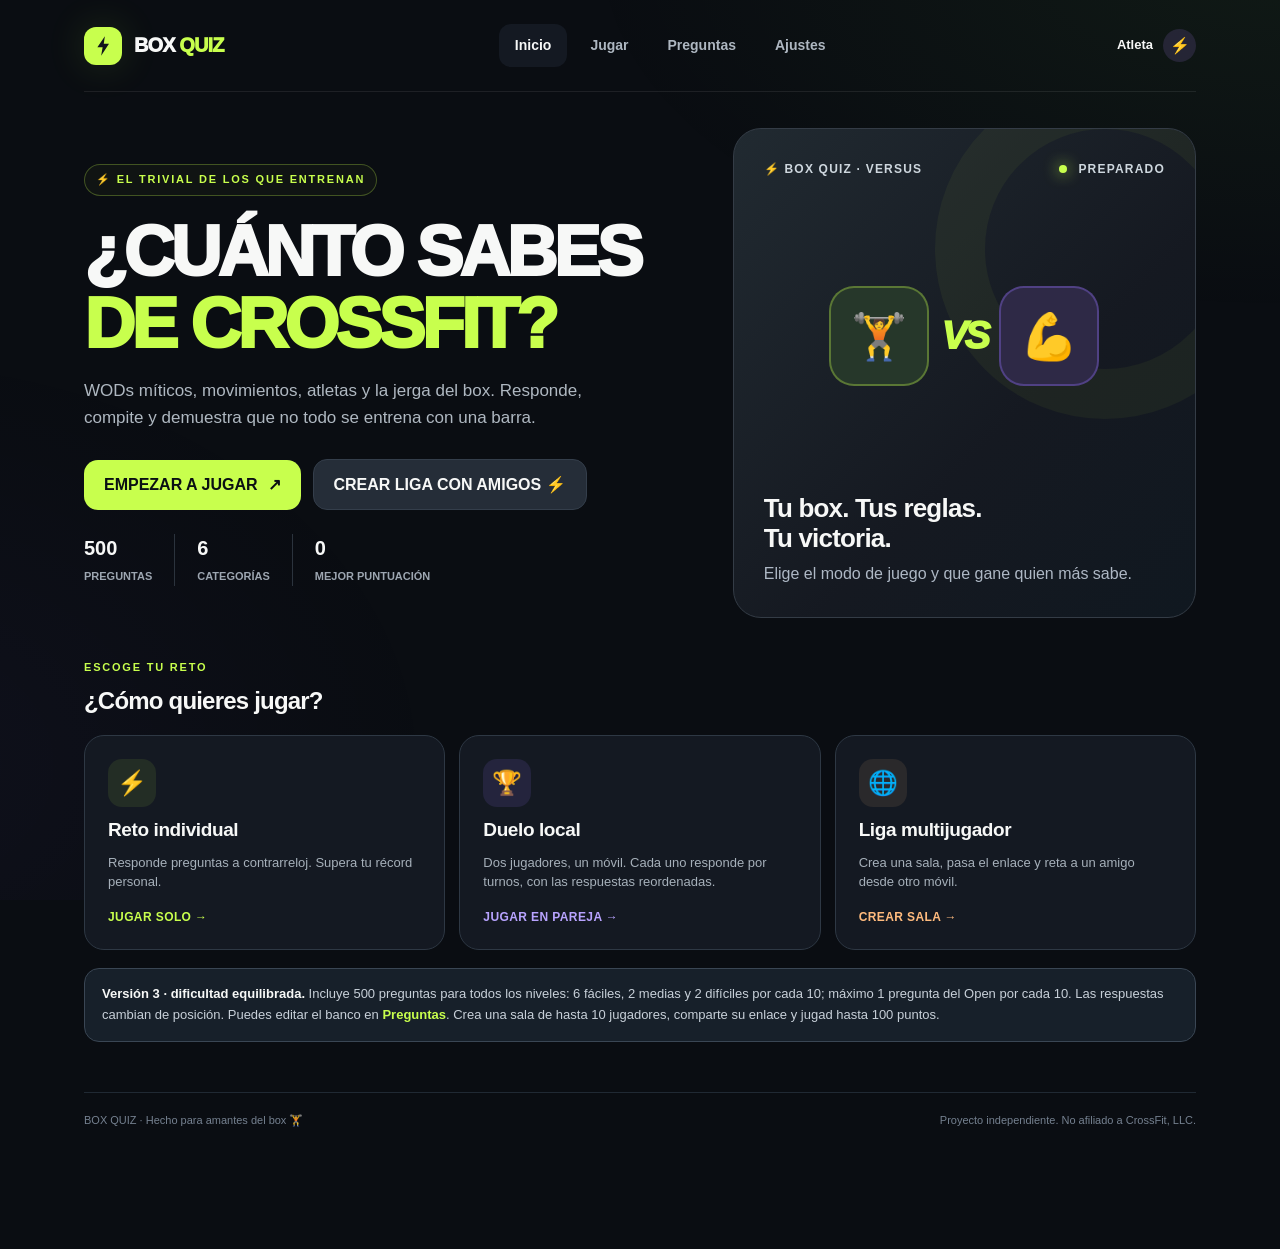
==== commit b999c3a6: "Conectar portada al nuevo modo liga multijugador" ====
--- a/index.html
+++ b/index.html
@@ -201,9 +201,9 @@
   function modeCards(){return `<div class="mode-grid">
     <button class="mode-card" data-action="start-solo"><div class="mode-icon">⚡</div><strong>Reto individual</strong><span class="desc">Responde preguntas a contrarreloj. Supera tu récord personal.</span><span class="card-arrow">JUGAR SOLO →</span></button>
     <button class="mode-card purple" data-action="start-local"><div class="mode-icon">🏆</div><strong>Duelo local</strong><span class="desc">Dos jugadores, un móvil. Cada uno responde por turnos, con las respuestas reordenadas.</span><span class="card-arrow">JUGAR EN PAREJA →</span></button>
-    <button class="mode-card orange" data-action="navigate" data-target="online"><div class="mode-icon">🌐</div><strong>Duelo online</strong><span class="desc">Crea una sala, pasa el enlace y reta a un amigo desde otro móvil.</span><span class="card-arrow">CREAR SALA →</span></button>
+    <button class="mode-card orange" data-action="go-league"><div class="mode-icon">🌐</div><strong>Liga multijugador</strong><span class="desc">Crea una sala, pasa el enlace y reta a un amigo desde otro móvil.</span><span class="card-arrow">CREAR SALA →</span></button>
   </div>`;}
-  function renderHome(){return `<section class="hero"><div class="hero-main"><span class="tag">⚡ EL TRIVIAL DE LOS QUE ENTRENAN</span><h1>¿CUÁNTO SABES <span>DE CROSSFIT?</span></h1><p class="hero-lead">WODs míticos, movimientos, atletas y la jerga del box. Responde, compite y demuestra que no todo se entrena con una barra.</p><div class="hero-buttons"><button class="btn btn-primary" data-action="start-solo">EMPEZAR A JUGAR <span>↗</span></button><button class="btn btn-dark" data-action="navigate" data-target="online">RETAR A UN AMIGO ⚔</button></div><div class="stat-row"><div class="stat"><strong>${state.bank.length}</strong><small>PREGUNTAS</small></div><div class="stat"><strong>${categories().length}</strong><small>CATEGORÍAS</small></div><div class="stat"><strong>${state.stats.best}</strong><small>MEJOR PUNTUACIÓN</small></div></div></div><div class="hero-feature"><div class="feature-label"><span>⚡ BOX QUIZ · VERSUS</span><span><i class="live-dot"></i> PREPARADO</span></div><div class="vs-graphic"><div class="face">🏋️</div><div class="vs">VS</div><div class="face two">💪</div></div><div class="feature-bottom"><h3>Tu box. Tus reglas.<br>Tu victoria.</h3><p>Elige el modo de juego y que gane quien más sabe.</p></div></div></section><div class="section-title"><div><div class="eyebrow">ESCOGE TU RETO</div><h2>¿Cómo quieres jugar?</h2></div></div>${modeCards()}<div class="space"></div><div class="notice"><strong>Versión 3 · dificultad equilibrada.</strong> Incluye ${SEED.length} preguntas para todos los niveles: 6 fáciles, 2 medias y 2 difíciles por cada 10; máximo 1 pregunta del Open por cada 10. Las respuestas cambian de posición. Puedes editar el banco en <button class="link" data-action="navigate" data-target="bank">Preguntas</button>. El duelo online se activa conectando Supabase (consulta la guía incluida).</div>`;}
+  function renderHome(){return `<section class="hero"><div class="hero-main"><span class="tag">⚡ EL TRIVIAL DE LOS QUE ENTRENAN</span><h1>¿CUÁNTO SABES <span>DE CROSSFIT?</span></h1><p class="hero-lead">WODs míticos, movimientos, atletas y la jerga del box. Responde, compite y demuestra que no todo se entrena con una barra.</p><div class="hero-buttons"><button class="btn btn-primary" data-action="start-solo">EMPEZAR A JUGAR <span>↗</span></button><button class="btn btn-dark" data-action="go-league">CREAR LIGA CON AMIGOS ⚡</button></div><div class="stat-row"><div class="stat"><strong>${state.bank.length}</strong><small>PREGUNTAS</small></div><div class="stat"><strong>${categories().length}</strong><small>CATEGORÍAS</small></div><div class="stat"><strong>${state.stats.best}</strong><small>MEJOR PUNTUACIÓN</small></div></div></div><div class="hero-feature"><div class="feature-label"><span>⚡ BOX QUIZ · VERSUS</span><span><i class="live-dot"></i> PREPARADO</span></div><div class="vs-graphic"><div class="face">🏋️</div><div class="vs">VS</div><div class="face two">💪</div></div><div class="feature-bottom"><h3>Tu box. Tus reglas.<br>Tu victoria.</h3><p>Elige el modo de juego y que gane quien más sabe.</p></div></div></section><div class="section-title"><div><div class="eyebrow">ESCOGE TU RETO</div><h2>¿Cómo quieres jugar?</h2></div></div>${modeCards()}<div class="space"></div><div class="notice"><strong>Versión 3 · dificultad equilibrada.</strong> Incluye ${SEED.length} preguntas para todos los niveles: 6 fáciles, 2 medias y 2 difíciles por cada 10; máximo 1 pregunta del Open por cada 10. Las respuestas cambian de posición. Puedes editar el banco en <button class="link" data-action="navigate" data-target="bank">Preguntas</button>. Crea una sala de hasta 10 jugadores, comparte su enlace y jugad hasta 100 puntos.</div>`;}
   function renderPlay(){return `<section class="section">${pageHeader('ELIGE UN MODO','Hora de jugar','Cada 10 preguntas incluyen 6 fáciles, 2 medias y 2 difíciles. Ajusta tu partida en Ajustes.')}${modeCards()}<div class="space"></div><div class="two-cols"><div class="card-mini"><strong>⏱ ${state.settings.seconds} segundos por pregunta</strong><p>Cuenta atrás en cada respuesta, con puntos extra por rapidez en el modo individual.</p></div><div class="card-mini"><strong>🎯 Hasta ${Math.min(state.settings.questionCount,state.bank.length)} preguntas</strong><p>6 fáciles, 2 medias y 2 difíciles de cada 10, con temas variados y sin repetir preguntas.</p></div></div></section>`;}
   function beginGame(mode){
     if(!state.bank.length){notify('Añade al menos una pregunta antes de jugar.','error');return;}
@@ -325,6 +325,7 @@
   app.addEventListener('click',async e=>{const b=e.target.closest('[data-action]');if(!b||b.disabled)return;const action=b.dataset.action;
     switch(action){
       case 'navigate':navigate(b.dataset.target);break;
+      case 'go-league':location.assign('./liga.html');break;
       case 'start-solo':beginGame('solo');break;
       case 'start-local':beginGame('local');break;
       case 'exit-game':if(confirm('¿Salir de esta partida? Se perderá el progreso.'))navigate('play');break;
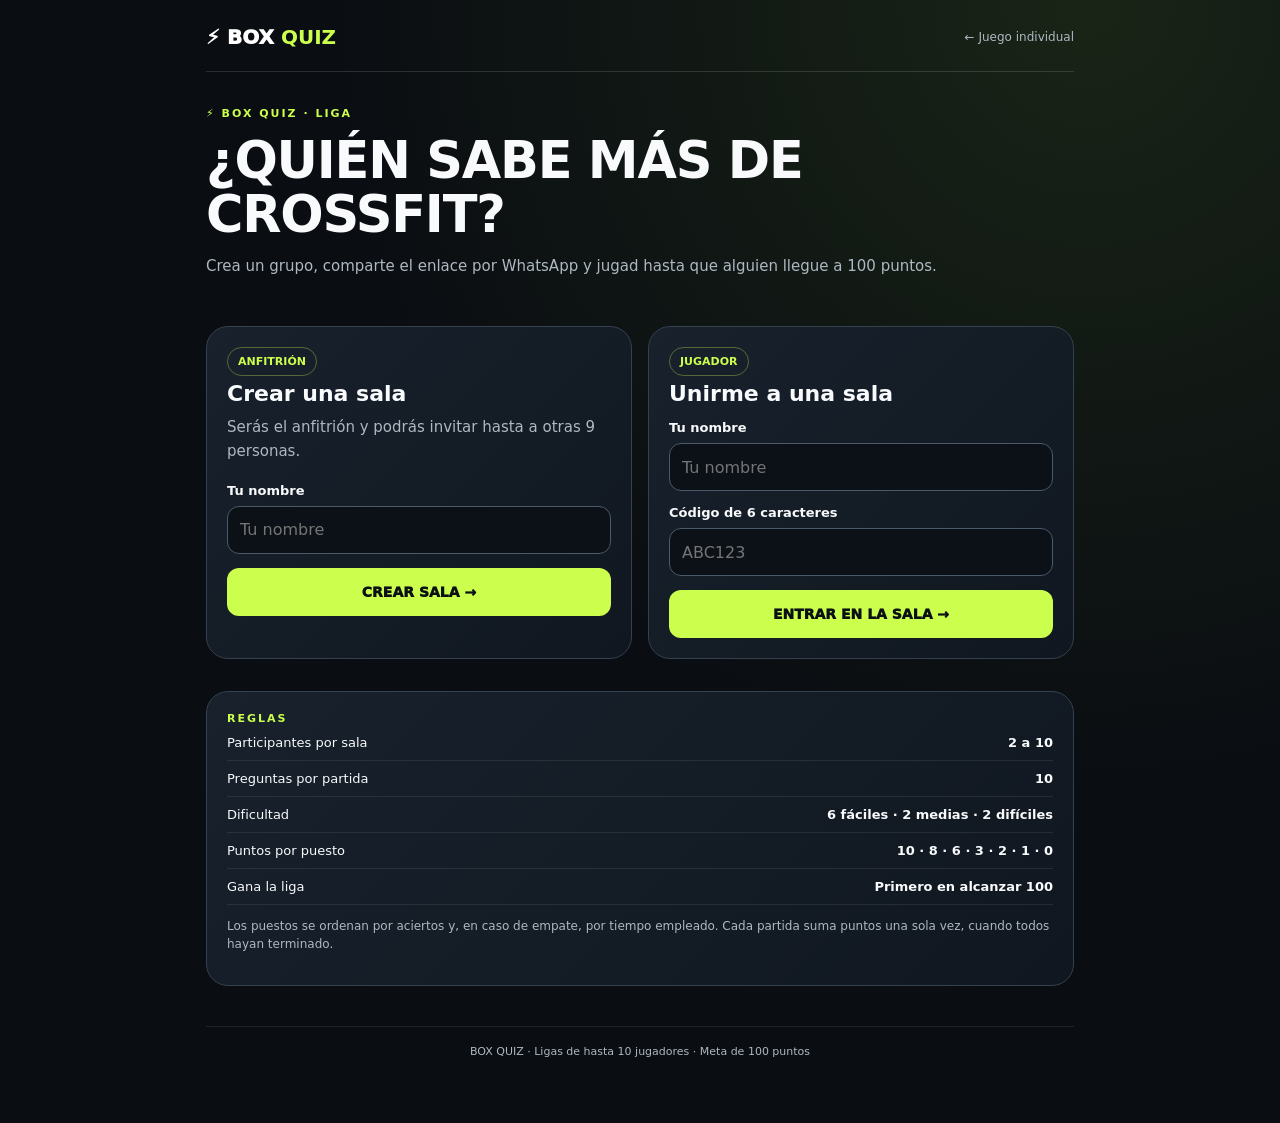
==== commit cedd035c: "Abrir liga multijugador desde la portada sin rutas adicionales" ====
--- a/index.html
+++ b/index.html
@@ -1,366 +1,137 @@
 <!doctype html>
 <html lang="es">
 <head>
-  <meta charset="utf-8">
-  <meta name="viewport" content="width=device-width, initial-scale=1, viewport-fit=cover">
-  <meta name="theme-color" content="#0a0d12">
-  <meta name="description" content="BOX QUIZ: demuestra lo que sabes de CrossFit con trivias y duelos entre amigos.">
-  <title>BOX QUIZ — El trivial del box</title>
-  
-  
-  <style>
-:root{--bg:#0a0d12;--panel:#141922;--panel2:#1b222c;--line:#2a313c;--muted:#9da6b1;--white:#f7f8f7;--accent:#c8ff4d;--accent2:#aef43d;--purple:#9473ff;--red:#ff6f73;--green:#81e7ae;--orange:#ffbb7e;--shadow:0 20px 60px #00000044;--radius:22px;color-scheme:dark;font-family:Inter,ui-sans-serif,-apple-system,BlinkMacSystemFont,"Segoe UI",Arial,sans-serif}
-*{box-sizing:border-box}html{height:100%;-webkit-text-size-adjust:100%}body{margin:0;min-height:100%;background:var(--bg);color:var(--white);line-height:1.45;overflow-x:hidden}button,input,textarea,select{font:inherit}button{cursor:pointer}button:disabled{opacity:.45;cursor:not-allowed}a{color:inherit}button:focus-visible,a:focus-visible,input:focus-visible,select:focus-visible,textarea:focus-visible{outline:2px solid var(--accent);outline-offset:3px}input,select,textarea{background:#0f141b;border:1px solid var(--line);border-radius:12px;color:var(--white);width:100%;padding:13px 14px;min-height:49px;font-size:16px}textarea{min-height:86px;resize:vertical}input::placeholder,textarea::placeholder{color:#68717d}input[type=file]{padding:10px}label{display:block;font-size:13px;font-weight:750;color:#c2c8d0;margin-bottom:7px}.loading{padding:48px;text-align:center;color:var(--muted)}.app-shell{max-width:1160px;margin:auto;padding:0 24px 100px;min-height:100vh;position:relative}.ambient{position:fixed;inset:0;z-index:-1;pointer-events:none;background:radial-gradient(700px 360px at 100% -5%,#7be94c0f,transparent),radial-gradient(570px 420px at -10% 85%,#8e68ff0b,transparent)}.topbar{min-height:92px;display:flex;justify-content:space-between;align-items:center;border-bottom:1px solid #ffffff15;gap:16px}.brand{display:flex;align-items:center;gap:12px;background:none;border:0;padding:0;color:var(--white);font-size:20px;font-weight:950;letter-spacing:-.9px;white-space:nowrap}.brand-mark{height:38px;width:38px;background:var(--accent);color:#11151b;border-radius:12px;display:grid;place-items:center;font-weight:950;box-shadow:0 0 40px #b7ff4a24}.brand-mark svg{width:24px}.brand-name em{font-style:normal;color:var(--accent)}.top-links{display:flex;align-items:center;gap:7px}.nav-item{background:none;border:0;color:#aeb7c1;padding:11px 16px;border-radius:12px;font-weight:750;font-size:14px}.nav-item:hover,.nav-item.active{background:var(--panel);color:var(--white)}.identity{display:flex;align-items:center;gap:10px;color:var(--white);font-weight:750;font-size:13px}.avatar{width:33px;height:33px;border-radius:50%;background:#b389ff24;color:#d6c5ff;display:grid;place-items:center;font-size:16px}.section{padding-top:35px}.tag,.eyebrow{display:inline-flex;align-items:center;gap:8px;text-transform:uppercase;font-size:11px;font-weight:900;letter-spacing:1.8px;color:var(--accent)}.tag{border:1px solid #c8ff4d45;border-radius:100px;padding:7px 11px;background:#c8ff4d08}.hero{display:grid;grid-template-columns:1.15fr .85fr;gap:22px;align-items:stretch;padding-top:36px}.hero-main{padding:36px 0 32px}.hero h1{font-size:clamp(42px,5.5vw,74px);line-height:1.02;letter-spacing:-3.8px;margin:20px 0 17px;font-weight:950;max-width:700px}.hero h1 span{color:var(--accent)}.hero-lead{font-size:17px;color:#afb8c1;line-height:1.6;max-width:550px;margin:0 0 28px}.hero-buttons{display:flex;align-items:center;gap:12px;flex-wrap:wrap}.btn{border:0;border-radius:14px;min-height:50px;padding:13px 20px;font-weight:900;display:inline-flex;align-items:center;justify-content:center;gap:10px;transition:transform .12s,background .12s;text-decoration:none}.btn:active{transform:scale(.98)}.btn-primary{background:var(--accent);color:#0a1013}.btn-primary:hover{background:#ddff8e}.btn-dark{background:#252d38;color:var(--white);border:1px solid #343e4b}.btn-dark:hover{background:#303a47}.btn-ghost{background:transparent;color:#cad1d8;border:1px solid var(--line)}.btn-red{color:#ffb0b3;background:#ff6f7313;border:1px solid #ff6f7360}.btn-sm{min-height:36px;padding:8px 11px;border-radius:10px;font-size:12px}.btn-block{width:100%}.hero-feature{border:1px solid #343c46;background:linear-gradient(135deg,#212a31,#151921 60%,#101820);border-radius:28px;padding:32px 30px;min-height:370px;display:flex;flex-direction:column;justify-content:space-between;position:relative;overflow:hidden}.hero-feature:after{content:"";position:absolute;width:240px;height:240px;border:50px solid #c8ff4d0c;border-radius:50%;right:-80px;top:-50px}.feature-label{display:flex;align-items:center;justify-content:space-between;font-size:12px;color:#ced7de;font-weight:800;letter-spacing:1.2px}.live-dot{width:8px;height:8px;border-radius:50%;background:var(--accent);display:inline-block;margin-right:7px;box-shadow:0 0 15px var(--accent)}.vs-graphic{display:flex;align-items:center;justify-content:center;gap:12px;position:relative;z-index:1}.face{width:100px;height:100px;border:2px solid #c8ff4d52;background:#26372a;display:grid;place-items:center;border-radius:25px;font-size:45px}.face.two{background:#2e2946;border-color:#9372ff55}.vs{text-transform:uppercase;color:var(--accent);font-size:39px;font-weight:950;font-style:italic;letter-spacing:-3px}.feature-bottom h3{font-size:26px;line-height:1.15;letter-spacing:-.8px;margin:0 0 8px}.feature-bottom p{color:#aeb8c5;margin:0}.stat-row{display:flex;gap:22px;margin-top:24px}.stat{padding-right:22px;border-right:1px solid #2b333d}.stat:last-child{border:0}.stat strong{font-size:20px;color:var(--white);display:block}.stat small{font-size:11px;color:var(--muted);font-weight:700}.section-title{display:flex;justify-content:space-between;align-items:end;gap:16px;margin:36px 0 17px}.section-title h2{font-size:24px;letter-spacing:-.8px;margin:6px 0 0}.section-title p{color:var(--muted);margin:0;font-size:13px}.mode-grid{display:grid;grid-template-columns:repeat(3,minmax(0,1fr));gap:14px}.mode-card{display:flex;flex-direction:column;align-items:flex-start;gap:9px;background:var(--panel);border:1px solid #2e3844;border-radius:20px;padding:23px;min-height:215px;color:var(--white);text-align:left;transition:transform .16s,border-color .16s}.mode-card:hover{transform:translateY(-3px);border-color:#c8ff4d88}.mode-card.purple:hover{border-color:var(--purple)}.mode-card strong{font-size:19px;letter-spacing:-.4px}.mode-card span.desc{color:#a6b0ba;font-size:13px;line-height:1.5}.mode-icon{height:48px;width:48px;border-radius:14px;background:#c8ff4d16;color:var(--accent);display:grid;place-items:center;font-size:24px}.mode-card.purple .mode-icon{color:#b8a3ff;background:#9473ff1f}.mode-card.orange .mode-icon{color:var(--orange);background:#ffbb7e18}.mode-card .card-arrow{margin-top:auto;font-size:12px;font-weight:900;color:var(--accent);letter-spacing:.4px}.mode-card.purple .card-arrow{color:#b8a3ff}.mode-card.orange .card-arrow{color:var(--orange)}.notice{border:1px solid #3a4654;border-radius:15px;padding:15px 17px;background:#17202a;color:#c8d0d9;font-size:13px;line-height:1.6}.notice strong{color:var(--white)}.notice.warn{border-color:#634b2c;background:#382c1b;color:#ffdcad}.notice.success{border-color:#386349;background:#142b20;color:#b6edc8}.notice.error{border-color:#803a46;background:#351a24;color:#ffced1}.two-cols{display:grid;grid-template-columns:1fr 1fr;gap:18px}.panel{background:var(--panel);border:1px solid var(--line);border-radius:22px;padding:26px}.panel h2,.panel h3{letter-spacing:-.7px;margin:0 0 10px}.panel p{color:var(--muted);font-size:14px;line-height:1.6}.panel-sub{margin-top:0}.form-field{margin:0 0 18px}.form-grid{display:grid;grid-template-columns:1fr 1fr;gap:14px}.page-head{display:flex;justify-content:space-between;align-items:center;gap:16px;margin-bottom:23px}.page-head h1{font-size:clamp(28px,4.3vw,42px);line-height:1.1;letter-spacing:-1.3px;margin:8px 0}.page-head p{margin:0;color:var(--muted);font-size:14px}.setup-row{display:grid;grid-template-columns:1fr 1fr;gap:16px}.card-mini{background:#111821;border:1px solid #313944;border-radius:16px;padding:17px}.card-mini strong{display:block;font-size:15px;margin:0 0 4px}.card-mini p{font-size:12px;margin:0;color:var(--muted)}.quiz-wrap{max-width:770px;margin:0 auto}.quiz-top{display:flex;align-items:center;justify-content:space-between;gap:12px;margin-bottom:19px}.quiz-progress{height:8px;background:#242c35;overflow:hidden;border-radius:15px;margin:15px 0 25px}.quiz-progress>div{height:100%;background:linear-gradient(90deg,var(--accent2),var(--accent));border-radius:15px;transition:width .25s}.quiz-card{background:var(--panel);border:1px solid #37414d;padding:35px;border-radius:28px;box-shadow:var(--shadow)}.question-line{display:flex;align-items:center;justify-content:space-between;gap:10px;margin-bottom:18px}.question-chip{font-size:11px;font-weight:900;color:#bdadff;background:#9473ff18;border:1px solid #9473ff44;padding:7px 11px;border-radius:999px;letter-spacing:.5px}.timer{font-size:20px;font-weight:950;font-variant-numeric:tabular-nums}.timer.danger{color:var(--red)}.question-title{font-size:clamp(24px,4.5vw,34px);line-height:1.25;letter-spacing:-.85px;margin:0 0 27px}.answers{display:grid;grid-template-columns:1fr 1fr;gap:12px}.answer{min-height:85px;display:flex;align-items:center;gap:12px;text-align:left;background:#1c2530;border:1px solid #3a4552;border-radius:15px;color:#f4f6f8;padding:14px 15px;font-weight:750;line-height:1.35}.answer:hover:not(:disabled){border-color:var(--accent);background:#242e34}.answer:disabled{opacity:1}.answer.correct{border-color:var(--green);background:#17392b;color:#d9ffe7}.answer.wrong{border-color:var(--red);background:#41232a;color:#ffd9db}.answer.dimmed{opacity:.5}.letter{flex-shrink:0;width:32px;height:32px;display:grid;place-items:center;border:1px solid #566171;border-radius:10px;color:#c8d0da;font-size:12px}.answer.correct .letter{background:#2e694b;border-color:#56ba81;color:white}.answer.wrong .letter{background:#7f3946;border-color:#db6676;color:white}.feedback{margin-top:23px;border:1px solid #34424d;border-radius:16px;padding:18px;background:#10181f}.feedback b{font-size:15px}.feedback p{margin:6px 0 0;color:#bcc7cf;font-size:13px}.feedback.good b{color:var(--green)}.feedback.bad b{color:#ffaaaa}.feedback.wait b{color:var(--orange)}.feedback .btn{margin-top:16px}.quiz-foot{display:flex;justify-content:space-between;gap:10px;align-items:center;margin-top:15px;color:var(--muted);font-size:12px}.result-hero{text-align:center;padding:26px 20px 32px}.result-icon{font-size:64px;line-height:1}.result-hero h1{font-size:37px;letter-spacing:-1.5px;margin:12px 0 4px}.result-hero p{color:var(--muted);margin:0}.score{font-size:72px;font-weight:1000;letter-spacing:-4px;color:var(--accent);line-height:1.2;margin:20px 0 0}.score small{font-size:19px;letter-spacing:0;color:var(--muted)}.result-stats{display:grid;grid-template-columns:repeat(3,1fr);gap:9px;margin:15px 0 24px}.result-stat{background:#1d2530;border-radius:14px;padding:14px 7px;text-align:center}.result-stat strong{font-size:23px;display:block}.result-stat span{color:var(--muted);font-size:11px}.scoreboard{display:grid;grid-template-columns:1fr auto 1fr;align-items:center;gap:9px;border:1px solid #343d49;border-radius:20px;padding:22px;background:#1a222c;margin:16px 0}.scoreboard .player{text-align:center;min-width:0}.scoreboard .player b{display:block;white-space:nowrap;overflow:hidden;text-overflow:ellipsis}.scoreboard .player strong{display:block;color:var(--accent);font-size:30px}.scoreboard .divider{text-align:center;font-size:18px;font-weight:950;color:var(--muted)}.copy-code{letter-spacing:8px;font-size:clamp(26px,5vw,42px);font-weight:1000;color:var(--accent);background:#0c1517;border:1px dashed #6a9344;border-radius:16px;padding:15px;text-align:center;margin:18px 0}.lobby-head{display:flex;align-items:center;gap:12px;margin:20px 0}.lobby-player{flex:1;background:#202a33;border:1px solid #3c4651;padding:15px;text-align:center;border-radius:14px;min-width:0}.lobby-player strong{display:block;overflow-wrap:anywhere}.lobby-player small{color:var(--muted)}.lobby-vs{font-size:17px;font-weight:1000;color:var(--accent)}.pill{display:inline-flex;align-items:center;gap:6px;border:1px solid #3d4b59;border-radius:100px;padding:5px 9px;color:#b8c3ce;font-size:11px;font-weight:900}.pill.green{border-color:#4b744a;color:var(--accent)}.toolbar{display:flex;align-items:center;gap:10px;flex-wrap:wrap;margin-bottom:17px}.toolbar input{flex:1;min-width:200px}.toolbar select{max-width:215px}.question-list{display:grid;grid-template-columns:1fr 1fr;gap:12px}.question-item{background:#141b24;border:1px solid #303946;border-radius:16px;padding:18px}.question-item h3{font-size:15px;line-height:1.4;margin:9px 0}.question-item p{color:var(--muted);font-size:12px;margin:4px 0}.question-actions{display:flex;gap:7px;margin-top:14px}.empty{text-align:center;border:1px dashed #3c4652;color:#8f9ba9;padding:35px;border-radius:18px}.bank-summary{display:flex;flex-wrap:wrap;gap:9px;margin:18px 0 24px}.category-pill{border:1px solid #343e49;background:#1c2530;border-radius:100px;padding:7px 11px;font-size:12px;color:#bfc9d4}.category-pill b{color:var(--accent);margin-left:4px}.tab-bar{display:none}.footer{border-top:1px solid #202933;margin-top:50px;padding:20px 0;color:#758190;font-size:11px;display:flex;justify-content:space-between;gap:15px;flex-wrap:wrap}.muted{color:var(--muted)}.fine{font-size:12px;color:var(--muted)}.space{height:18px}.gap8{height:8px}.gap16{height:16px}.button-row{display:flex;gap:10px;flex-wrap:wrap}.button-row>*{flex:1}.link{border:0;background:none;color:var(--accent);font-weight:850;padding:0;font-size:inherit}.checklist{padding-left:21px;color:#b3bdc8;font-size:13px;line-height:1.8}.checklist li{padding-bottom:6px}code{font-family:ui-monospace,SFMono-Regular,Consolas,monospace;font-size:.92em;color:var(--accent);overflow-wrap:anywhere}.toast{position:fixed;bottom:24px;left:50%;transform:translateX(-50%);z-index:99;max-width:min(440px,calc(100vw - 30px));background:#d1ff69;color:#111;padding:12px 18px;border-radius:12px;font-weight:800;box-shadow:var(--shadow);font-size:13px}.toast.error{background:#ffc9ce}.list-details{display:grid;gap:9px;text-align:left;margin:18px 0}.list-details .line{display:flex;justify-content:space-between;gap:18px;border-bottom:1px solid #2b3541;padding:8px 0;color:#aeb9c5;font-size:13px}.list-details .line strong{color:#f0f3f4}.caps{text-transform:uppercase;letter-spacing:1px}.mobile-only{display:none}
-@media(max-width:780px){.app-shell{padding:0 18px 94px}.topbar{min-height:72px}.top-links{display:none}.identity span{display:none}.hero{grid-template-columns:1fr;padding-top:15px}.hero-main{padding:23px 0 4px}.hero h1{font-size:clamp(42px,9vw,64px);letter-spacing:-2.5px;margin:18px 0 13px}.hero-lead{font-size:15px}.hero-feature{min-height:250px;padding:24px}.face{width:76px;height:76px;font-size:35px}.feature-bottom h3{font-size:23px}.section-title{margin-top:27px}.mode-grid{grid-template-columns:1fr;gap:10px}.mode-card{min-height:0;padding:17px;display:grid;grid-template-columns:48px 1fr;column-gap:13px}.mode-icon{grid-row:span 3}.mode-card strong{align-self:end;font-size:17px}.mode-card .card-arrow{margin-top:4px}.two-cols{grid-template-columns:1fr}.setup-row{grid-template-columns:1fr}.panel{padding:20px}.question-list{grid-template-columns:1fr}.tab-bar{position:fixed;display:flex;bottom:0;left:0;right:0;z-index:20;justify-content:space-around;align-items:center;background:#131a22f7;backdrop-filter:blur(17px);border-top:1px solid #37414b;padding:9px 4px max(10px,env(safe-area-inset-bottom))}.tab-bar button{background:none;color:#8f9aa5;border:0;min-width:68px;display:grid;justify-items:center;gap:4px;font-size:10px;font-weight:800}.tab-bar button.active{color:var(--accent)}.tab-icon{font-size:23px;line-height:1}.hero-feature{margin-bottom:0}.section{padding-top:22px}.mobile-only{display:block}.footer{margin-top:35px}.copy-code{letter-spacing:5px}}
-@media(max-width:530px){.app-shell{padding-inline:15px}.hero-buttons .btn{flex:1}.quiz-card{padding:19px 16px;border-radius:21px}.question-title{font-size:25px;margin-bottom:22px}.answers{grid-template-columns:1fr;gap:9px}.answer{min-height:65px;padding:11px 13px}.letter{width:30px;height:30px}.question-line{margin-bottom:13px}.quiz-wrap{margin-top:5px}.quiz-foot{align-items:start}.page-head{align-items:flex-start}.page-head h1{font-size:30px}.form-grid{grid-template-columns:1fr}.toolbar select{max-width:100%}.result-stats{gap:5px}.result-stat{padding:12px 4px}.result-stat strong{font-size:20px}.score{font-size:63px}.brand{font-size:18px}.lobby-head{gap:6px}.lobby-player{padding:12px 6px}.scoreboard{padding:16px 10px}}
-@media(prefers-reduced-motion:reduce){*,*:before,*:after{transition:none!important;animation:none!important;scroll-behavior:auto!important}}
-/* Evita desbordamientos en teléfonos compactos. */
-.hero-main,.hero-feature,.hero-buttons,.stat-row{min-width:0}
-@media(max-width:780px){.hero{grid-template-columns:minmax(0,1fr)}}
-@media(max-width:360px){.stat-row{gap:11px}.stat{padding-right:11px}.stat strong{font-size:18px}.stat small{font-size:10px}.hero h1{font-size:42px}.hero-buttons .btn{font-size:12px;padding-inline:11px}}
+<meta charset="utf-8">
+<meta name="viewport" content="width=device-width,initial-scale=1,maximum-scale=1,viewport-fit=cover">
+<meta name="theme-color" content="#0a0d12">
+<meta name="description" content="BOX QUIZ Liga: hasta 10 jugadores por sala. Responde trivia de CrossFit y llega primero a 100 puntos.">
+<title>BOX QUIZ · Liga multijugador</title>
 
-/* BOX QUIZ V3 — niveles visibles sin saturar la pantalla */
-.difficulty-chip{display:inline-flex;align-items:center;border-radius:100px;padding:6px 9px;font-size:10px;font-weight:950;letter-spacing:.45px;white-space:nowrap}
-.difficulty-easy{color:#a8efb4;background:#1c473022;border:1px solid #4c9c66}
-.difficulty-medium{color:#ffdc91;background:#59410e44;border:1px solid #ac8335}
-.difficulty-hard{color:#ffafad;background:#57292b55;border:1px solid #a85660}
-.question-line{flex-wrap:wrap}.question-line .timer{margin-left:auto}
-@media(max-width:530px){.difficulty-chip{padding:5px 7px;font-size:9px}.question-chip{padding:6px 8px;font-size:10px}}
-
+<style>
+:root{font-family:Inter,ui-sans-serif,system-ui,-apple-system,Arial,sans-serif;color-scheme:dark;--bg:#0a0d12;--panel:#151b24;--line:#34414e;--text:#f8fafc;--muted:#aeb8c1;--lime:#ccff4d}*{box-sizing:border-box}html{-webkit-text-size-adjust:100%}body{margin:0;min-height:100vh;background:radial-gradient(ellipse at 85% 0,#30471d66,transparent 50%),var(--bg);color:var(--text)}button,input{font:inherit}input{font-size:16px!important}button{cursor:pointer}button:disabled{opacity:.5;cursor:not-allowed}a{color:var(--lime)}.wrap{max-width:900px;margin:auto;padding:16px 16px 65px}.top{border-bottom:1px solid #ffffff22;padding:9px 0 22px;display:flex;align-items:center;justify-content:space-between;gap:10px}.brand{font-size:20px;font-weight:950;text-decoration:none;color:white}.brand b{color:var(--lime)}.nav{font-size:12px;text-decoration:none;color:var(--muted)}.hero{padding:30px 0 12px}.eye{font-size:11px;letter-spacing:2px;font-weight:900;color:var(--lime)}h1{font-size:clamp(32px,7vw,51px);line-height:1.06;letter-spacing:-1.2px;margin:13px 0}h2{font-size:22px;margin:0 0 10px}.lead{font-size:15px;color:var(--muted);line-height:1.55;margin:10px 0 20px}.panel{background:linear-gradient(135deg,#18212c,#101720);border:1px solid var(--line);padding:20px;border-radius:22px;margin:16px 0}.cols{display:grid;grid-template-columns:1fr 1fr;gap:16px}.field{display:grid;gap:8px;margin:14px 0}.field label{font-size:13px;font-weight:850}input{width:100%;min-height:48px;background:#0b1117;border:1px solid #4b5969;border-radius:12px;color:var(--text);padding:12px}.btn{min-height:48px;background:var(--lime);color:#0a1014;border:0;padding:13px 17px;font-size:14px;font-weight:950;border-radius:12px}.btn.alt{background:#26323f;color:var(--text);border:1px solid #495663}.btn.line{background:transparent;color:var(--muted);border:1px solid #495663}.btn.full{width:100%}.btnrow{display:flex;flex-wrap:wrap;gap:9px}.tag{display:inline-block;font-size:11px;padding:7px 10px;border:1px solid #caff4d55;color:var(--lime);border-radius:999px;font-weight:850;margin-right:5px;margin-bottom:5px}.code{font-size:clamp(38px,10vw,58px);font-weight:950;color:var(--lime);letter-spacing:5px;margin:13px 0}.muted,.fine{color:var(--muted)}.fine{font-size:12px;line-height:1.5}.tiny{font-size:12px}.center{text-align:center}.members{display:grid;grid-template-columns:repeat(2,minmax(0,1fr));gap:8px}.member{background:#0b141c;padding:12px;border:1px solid #2e3a48;border-radius:13px;display:flex;flex-direction:column;gap:5px;min-width:0}.member strong{overflow:hidden;text-overflow:ellipsis;white-space:nowrap}.member small{color:var(--muted)}.status{background:#0a131b;border:1px dashed #42505f;padding:20px;text-align:center;border-radius:14px}.status h2{margin:7px}.standings{display:grid;gap:9px}.standing{display:grid;grid-template-columns:30px 1fr 50px 50px;gap:8px;align-items:center;background:#0c151e;border:1px solid #2d3b49;padding:11px 9px;border-radius:13px}.standing.me{border-color:var(--lime)}.standing .rank{font-weight:950;color:var(--lime);font-size:19px}.standing strong{font-size:13px;white-space:nowrap;overflow:hidden;text-overflow:ellipsis;display:block}.standing small{font-size:11px;color:var(--muted)}.standing .total{font-weight:950;font-size:19px;color:var(--lime);text-align:right}.standing .earned{text-align:right;font-size:12px;color:#8dedb5}.meter{height:7px;border-radius:12px;background:#3b4951;overflow:hidden;margin:8px 0}.meter i{display:block;height:100%;background:var(--lime)}.rule{display:flex;align-items:center;justify-content:space-between;gap:10px;padding:10px 0;border-bottom:1px solid #ffffff15;font-size:13px}.rule:last-child{border:0}.progress{display:flex;align-items:center;justify-content:space-between;font-size:13px;font-weight:850;margin:12px 0}.clock{color:var(--lime);font-size:19px;font-weight:950}.clock.danger{color:#ff7b87}.opt{width:100%;background:#0c1720;color:var(--text);border:1px solid #394957;border-radius:13px;padding:14px;margin:7px 0;min-height:55px;text-align:left;font-weight:750;font-size:15px;display:flex;align-items:center;gap:13px}.opt:active{border-color:var(--lime)}.letter{background:#2a3944;border-radius:9px;padding:8px;color:var(--lime);font-size:12px;font-weight:950}.error{background:#421c27;border:1px solid #ff8298;color:#ffbec8;padding:13px;margin:15px 0;border-radius:12px;font-size:13px}.footer{text-align:center;color:var(--muted);font-size:11px;margin-top:40px;border-top:1px solid #ffffff17;padding-top:18px}.win{border-color:var(--lime);text-align:center}.win .trophy{font-size:60px}.spinner{text-align:center;color:var(--muted);padding:80px 15px}@media(max-width:650px){.cols{grid-template-columns:1fr}.wrap{padding:13px 13px 70px}.panel{padding:17px}.member{font-size:12px}.standing{grid-template-columns:26px 1fr 46px 42px;gap:5px}.standing strong{font-size:12px}.standing .total{font-size:17px}}
 </style>
-</head>
-<body>
-  <div id="app"><div class="loading">Cargando BOX QUIZ…</div></div>
-  <script>
-/* BOX QUIZ V3 — 500 preguntas, niveles fáciles/medios/difíciles */
+<script>
+/* BOX QUIZ V4: banco de preguntas de la aplicación actual */
 window.BOXQUIZ_SEED = [{"id":"v2-001","category":"CrossFit Games","question":"¿Quién ganó los CrossFit Games individuales masculinos de 2007?","options":["James FitzGerald","Rich Froning","Brent Fikowski","Josh Bridges"],"correct":0,"explanation":"Campeón masculino en 2007: James FitzGerald.","difficulty":"hard"},{"id":"v2-002","category":"CrossFit Games","question":"¿Quién ganó los CrossFit Games individuales femeninos de 2007?","options":["Emma Lawson","Jolie Gentry","Aimee Cringle","Brooke Wells"],"correct":1,"explanation":"Campeona femenina en 2007: Jolie Gentry.","difficulty":"hard"},{"id":"v2-003","category":"CrossFit Games","question":"¿Quién ganó los CrossFit Games individuales masculinos de 2008?","options":["Jason Khalipa","Patrick Vellner","Brent Fikowski","Josh Bridges"],"correct":0,"explanation":"Campeón masculino en 2008: Jason Khalipa.","difficulty":"hard"},{"id":"v2-004","category":"CrossFit Games","question":"¿Quién ganó los CrossFit Games individuales femeninos de 2008?","options":["Sara Sigmundsdóttir","Brooke Wells","Tia-Clair Toomey","Caity Matter"],"correct":3,"explanation":"Campeona femenina en 2008: Caity Matter.","difficulty":"hard"},{"id":"v2-005","category":"CrossFit Games","question":"¿Quién ganó los CrossFit Games individuales masculinos de 2009?","options":["Patrick Vellner","Brent Fikowski","Mikko Salo","Graham Holmberg"],"correct":2,"explanation":"Campeón masculino en 2009: Mikko Salo.","difficulty":"hard"},{"id":"v2-006","category":"CrossFit Games","question":"¿Quién ganó los CrossFit Games individuales femeninos de 2009?","options":["Tanya Wagner","Caity Matter","Brooke Wells","Katrín Davíðsdóttir"],"correct":0,"explanation":"Campeona femenina en 2009: Tanya Wagner.","difficulty":"hard"},{"id":"v2-007","category":"CrossFit Games","question":"¿Quién ganó los CrossFit Games individuales masculinos de 2010?","options":["Brent Fikowski","Justin Medeiros","Graham Holmberg","Mat Fraser"],"correct":2,"explanation":"Campeón masculino en 2010: Graham Holmberg.","difficulty":"hard"},{"id":"v2-008","category":"CrossFit Games","question":"¿Quién ganó los CrossFit Games individuales femeninos de 2010?","options":["Anníe Thorisdóttir","Kara Saunders","Samantha Briggs","Kristan Clever"],"correct":3,"explanation":"Campeona femenina en 2010: Kristan Clever.","difficulty":"hard"},{"id":"v2-009","category":"CrossFit Games","question":"¿Quién ganó los CrossFit Games individuales masculinos de 2011?","options":["Josh Bridges","Roman Khrennikov","Patrick Vellner","Rich Froning"],"correct":3,"explanation":"Campeón masculino en 2011: Rich Froning.","difficulty":"hard"},{"id":"v2-010","category":"CrossFit Games","question":"¿Quién ganó los CrossFit Games individuales femeninos de 2011?","options":["Kara Saunders","Tia-Clair Toomey","Anníe Thorisdóttir","Mal O’Brien"],"correct":2,"explanation":"Campeona femenina en 2011: Anníe Thorisdóttir.","difficulty":"hard"},{"id":"v2-011","category":"CrossFit Games","question":"¿Quién ganó los CrossFit Games individuales masculinos de 2012?","options":["James Sprague","Mat Fraser","Roman Khrennikov","Rich Froning"],"correct":3,"explanation":"Campeón masculino en 2012: Rich Froning.","difficulty":"hard"},{"id":"v2-012","category":"CrossFit Games","question":"¿Quién ganó los CrossFit Games individuales femeninos de 2012?","options":["Emma Lawson","Anníe Thorisdóttir","Kara Saunders","Brooke Wells"],"correct":1,"explanation":"Campeona femenina en 2012: Anníe Thorisdóttir.","difficulty":"hard"},{"id":"v2-013","category":"CrossFit Games","question":"¿Quién ganó los CrossFit Games individuales masculinos de 2013?","options":["Mat Fraser","Rich Froning","Josh Bridges","Noah Ohlsen"],"correct":1,"explanation":"Campeón masculino en 2013: Rich Froning.","difficulty":"medium"},{"id":"v2-014","category":"CrossFit Games","question":"¿Quién ganó los CrossFit Games individuales femeninos de 2013?","options":["Samantha Briggs","Katrín Davíðsdóttir","Mal O’Brien","Anníe Thorisdóttir"],"correct":0,"explanation":"Campeona femenina en 2013: Samantha Briggs.","difficulty":"medium"},{"id":"v2-015","category":"CrossFit Games","question":"¿Quién ganó los CrossFit Games individuales masculinos de 2014?","options":["Noah Ohlsen","James Sprague","Brent Fikowski","Rich Froning"],"correct":3,"explanation":"Campeón masculino en 2014: Rich Froning.","difficulty":"medium"},{"id":"v2-016","category":"CrossFit Games","question":"¿Quién ganó los CrossFit Games individuales femeninos de 2014?","options":["Mal O’Brien","Camille Leblanc-Bazinet","Aimee Cringle","Kara Saunders"],"correct":1,"explanation":"Campeona femenina en 2014: Camille Leblanc-Bazinet.","difficulty":"medium"},{"id":"v2-017","category":"CrossFit Games","question":"¿Quién ganó los CrossFit Games individuales masculinos de 2015?","options":["Rich Froning","James FitzGerald","Josh Bridges","Ben Smith"],"correct":3,"explanation":"Campeón masculino en 2015: Ben Smith.","difficulty":"medium"},{"id":"v2-018","category":"CrossFit Games","question":"¿Quién ganó los CrossFit Games individuales femeninos de 2015?","options":["Brooke Wells","Katrín Davíðsdóttir","Camille Leblanc-Bazinet","Kara Saunders"],"correct":1,"explanation":"Campeona femenina en 2015: Katrín Davíðsdóttir.","difficulty":"medium"},{"id":"v2-019","category":"CrossFit Games","question":"¿Quién ganó los CrossFit Games individuales masculinos de 2016?","options":["Justin Medeiros","Mat Fraser","Roman Khrennikov","Brent Fikowski"],"correct":1,"explanation":"Campeón masculino en 2016: Mat Fraser.","difficulty":"easy"},{"id":"v2-020","category":"CrossFit Games","question":"¿Quién ganó los CrossFit Games individuales femeninos de 2016?","options":["Brooke Wells","Sara Sigmundsdóttir","Emma Lawson","Katrín Davíðsdóttir"],"correct":3,"explanation":"Campeona femenina en 2016: Katrín Davíðsdóttir.","difficulty":"medium"},{"id":"v2-021","category":"CrossFit Games","question":"¿Quién ganó los CrossFit Games individuales masculinos de 2017?","options":["Roman Khrennikov","Josh Bridges","Mikko Salo","Mat Fraser"],"correct":3,"explanation":"Campeón masculino en 2017: Mat Fraser.","difficulty":"easy"},{"id":"v2-022","category":"CrossFit Games","question":"¿Quién ganó los CrossFit Games individuales femeninos de 2017?","options":["Brooke Wells","Kara Saunders","Tia-Clair Toomey","Tanya Wagner"],"correct":2,"explanation":"Campeona femenina en 2017: Tia-Clair Toomey.","difficulty":"easy"},{"id":"v2-023","category":"CrossFit Games","question":"¿Quién ganó los CrossFit Games individuales masculinos de 2018?","options":["Mat Fraser","Noah Ohlsen","Graham Holmberg","Josh Bridges"],"correct":0,"explanation":"Campeón masculino en 2018: Mat Fraser.","difficulty":"easy"},{"id":"v2-024","category":"CrossFit Games","question":"¿Quién ganó los CrossFit Games individuales femeninos de 2018?","options":["Tia-Clair Toomey","Jolie Gentry","Emma Lawson","Mal O’Brien"],"correct":0,"explanation":"Campeona femenina en 2018: Tia-Clair Toomey.","difficulty":"easy"},{"id":"v2-025","category":"CrossFit Games","question":"¿Quién ganó los CrossFit Games individuales masculinos de 2019?","options":["Jayson Hopper","Mat Fraser","Noah Ohlsen","Jason Khalipa"],"correct":1,"explanation":"Campeón masculino en 2019: Mat Fraser.","difficulty":"easy"},{"id":"v2-026","category":"CrossFit Games","question":"¿Quién ganó los CrossFit Games individuales femeninos de 2019?","options":["Tia-Clair Toomey","Caity Matter","Sara Sigmundsdóttir","Emma Lawson"],"correct":0,"explanation":"Campeona femenina en 2019: Tia-Clair Toomey.","difficulty":"easy"},{"id":"v2-027","category":"CrossFit Games","question":"¿Quién ganó los CrossFit Games individuales masculinos de 2020?","options":["James Sprague","Justin Medeiros","Mat Fraser","Josh Bridges"],"correct":2,"explanation":"Campeón masculino en 2020: Mat Fraser.","difficulty":"easy"},{"id":"v2-028","category":"CrossFit Games","question":"¿Quién ganó los CrossFit Games individuales femeninos de 2020?","options":["Emma Lawson","Mal O’Brien","Kara Saunders","Tia-Clair Toomey"],"correct":3,"explanation":"Campeona femenina en 2020: Tia-Clair Toomey.","difficulty":"easy"},{"id":"v2-029","category":"CrossFit Games","question":"¿Quién ganó los CrossFit Games individuales masculinos de 2021?","options":["Patrick Vellner","Graham Holmberg","Justin Medeiros","Brent Fikowski"],"correct":2,"explanation":"Campeón masculino en 2021: Justin Medeiros.","difficulty":"medium"},{"id":"v2-030","category":"CrossFit Games","question":"¿Quién ganó los CrossFit Games individuales femeninos de 2021?","options":["Tia-Clair Toomey","Kristan Clever","Samantha Briggs","Mal O’Brien"],"correct":0,"explanation":"Campeona femenina en 2021: Tia-Clair Toomey.","difficulty":"easy"},{"id":"v2-031","category":"CrossFit Games","question":"¿Quién ganó los CrossFit Games individuales masculinos de 2022?","options":["Josh Bridges","Brent Fikowski","Justin Medeiros","Jason Khalipa"],"correct":2,"explanation":"Campeón masculino en 2022: Justin Medeiros.","difficulty":"medium"},{"id":"v2-032","category":"CrossFit Games","question":"¿Quién ganó los CrossFit Games individuales femeninos de 2022?","options":["Sara Sigmundsdóttir","Brooke Wells","Tia-Clair Toomey","Kara Saunders"],"correct":2,"explanation":"Campeona femenina en 2022: Tia-Clair Toomey.","difficulty":"easy"},{"id":"v2-033","category":"CrossFit Games","question":"¿Quién ganó los CrossFit Games individuales masculinos de 2023?","options":["Brent Fikowski","Jeffrey Adler","Justin Medeiros","Patrick Vellner"],"correct":1,"explanation":"Campeón masculino en 2023: Jeffrey Adler.","difficulty":"medium"},{"id":"v2-034","category":"CrossFit Games","question":"¿Quién ganó los CrossFit Games individuales femeninos de 2023?","options":["Anníe Thorisdóttir","Laura Horvath","Tanya Wagner","Tia-Clair Toomey"],"correct":1,"explanation":"Campeona femenina en 2023: Laura Horvath.","difficulty":"medium"},{"id":"v2-035","category":"CrossFit Games","question":"¿Quién ganó los CrossFit Games individuales masculinos de 2024?","options":["Rich Froning","James Sprague","Jeffrey Adler","Patrick Vellner"],"correct":1,"explanation":"Campeón masculino en 2024: James Sprague.","difficulty":"medium"},{"id":"v2-036","category":"CrossFit Games","question":"¿Quién ganó los CrossFit Games individuales femeninos de 2024?","options":["Katrín Davíðsdóttir","Tia-Clair Toomey","Jolie Gentry","Brooke Wells"],"correct":1,"explanation":"Campeona femenina en 2024: Tia-Clair Toomey.","difficulty":"medium"},{"id":"v2-037","category":"CrossFit Games","question":"¿Quién ganó los CrossFit Games individuales masculinos de 2025?","options":["Noah Ohlsen","Mat Fraser","Jayson Hopper","Josh Bridges"],"correct":2,"explanation":"Campeón masculino en 2025: Jayson Hopper.","difficulty":"medium"},{"id":"v2-038","category":"CrossFit Games","question":"¿Quién ganó los CrossFit Games individuales femeninos de 2025?","options":["Mal O’Brien","Aimee Cringle","Tia-Clair Toomey","Anníe Thorisdóttir"],"correct":2,"explanation":"Campeona femenina en 2025: Tia-Clair Toomey.","difficulty":"medium"},{"id":"v2-039","category":"CrossFit Games","question":"¿Quién ganó los CrossFit Games individuales masculinos de 2026?","options":["Brent Fikowski","Ben Smith","James Sprague","Patrick Vellner"],"correct":2,"explanation":"Campeón masculino en 2026: James Sprague.","difficulty":"medium"},{"id":"v2-040","category":"CrossFit Games","question":"¿Quién ganó los CrossFit Games individuales femeninos de 2026?","options":["Emma Lawson","Sara Sigmundsdóttir","Jolie Gentry","Aimee Cringle"],"correct":3,"explanation":"Campeona femenina en 2026: Aimee Cringle.","difficulty":"medium"},{"id":"v2-041","category":"CrossFit Games","question":"¿Qué pareja ganó el título individual masculino y femenino en los Games de 2007?","options":["Ben Smith y Katrín Davíðsdóttir","James Sprague y Tia-Clair Toomey","Mat Fraser y Tia-Clair Toomey","James FitzGerald y Jolie Gentry"],"correct":3,"explanation":"El doblete de 2007 fue James FitzGerald y Jolie Gentry.","difficulty":"hard"},{"id":"v2-042","category":"CrossFit Games","question":"¿Qué pareja ganó el título individual masculino y femenino en los Games de 2008?","options":["Rich Froning y Anníe Thorisdóttir","Justin Medeiros y Tia-Clair Toomey","James Sprague y Tia-Clair Toomey","Jason Khalipa y Caity Matter"],"correct":3,"explanation":"El doblete de 2008 fue Jason Khalipa y Caity Matter.","difficulty":"hard"},{"id":"v2-043","category":"CrossFit Games","question":"¿Qué pareja ganó el título individual masculino y femenino en los Games de 2009?","options":["Mikko Salo y Tanya Wagner","Jeffrey Adler y Laura Horvath","Rich Froning y Samantha Briggs","Mat Fraser y Tia-Clair Toomey"],"correct":0,"explanation":"El doblete de 2009 fue Mikko Salo y Tanya Wagner.","difficulty":"hard"},{"id":"v2-044","category":"CrossFit Games","question":"¿Qué pareja ganó el título individual masculino y femenino en los Games de 2010?","options":["Jason Khalipa y Caity Matter","Graham Holmberg y Kristan Clever","James Sprague y Tia-Clair Toomey","Ben Smith y Katrín Davíðsdóttir"],"correct":1,"explanation":"El doblete de 2010 fue Graham Holmberg y Kristan Clever.","difficulty":"hard"},{"id":"v2-045","category":"CrossFit Games","question":"¿Qué pareja ganó el título individual masculino y femenino en los Games de 2011?","options":["Justin Medeiros y Tia-Clair Toomey","Rich Froning y Anníe Thorisdóttir","Jeffrey Adler y Laura Horvath","James FitzGerald y Jolie Gentry"],"correct":1,"explanation":"El doblete de 2011 fue Rich Froning y Anníe Thorisdóttir.","difficulty":"hard"},{"id":"v2-046","category":"CrossFit Games","question":"¿Qué pareja ganó el título individual masculino y femenino en los Games de 2012?","options":["Rich Froning y Anníe Thorisdóttir","James Sprague y Aimee Cringle","Rich Froning y Samantha Briggs","Rich Froning y Camille Leblanc-Bazinet"],"correct":0,"explanation":"El doblete de 2012 fue Rich Froning y Anníe Thorisdóttir.","difficulty":"hard"},{"id":"v2-047","category":"CrossFit Games","question":"¿Qué pareja ganó el título individual masculino y femenino en los Games de 2013?","options":["Rich Froning y Samantha Briggs","Mat Fraser y Tia-Clair Toomey","Justin Medeiros y Tia-Clair Toomey","James FitzGerald y Jolie Gentry"],"correct":0,"explanation":"El doblete de 2013 fue Rich Froning y Samantha Briggs.","difficulty":"hard"},{"id":"v2-048","category":"CrossFit Games","question":"¿Qué pareja ganó el título individual masculino y femenino en los Games de 2014?","options":["James Sprague y Tia-Clair Toomey","James FitzGerald y Jolie Gentry","Rich Froning y Camille Leblanc-Bazinet","Mikko Salo y Tanya Wagner"],"correct":2,"explanation":"El doblete de 2014 fue Rich Froning y Camille Leblanc-Bazinet.","difficulty":"hard"},{"id":"v2-049","category":"CrossFit Games","question":"¿Qué pareja ganó el título individual masculino y femenino en los Games de 2015?","options":["Ben Smith y Katrín Davíðsdóttir","Rich Froning y Camille Leblanc-Bazinet","Rich Froning y Anníe Thorisdóttir","James Sprague y Aimee Cringle"],"correct":0,"explanation":"El doblete de 2015 fue Ben Smith y Katrín Davíðsdóttir.","difficulty":"hard"},{"id":"v2-050","category":"CrossFit Games","question":"¿Qué pareja ganó el título individual masculino y femenino en los Games de 2016?","options":["Mat Fraser y Katrín Davíðsdóttir","Mat Fraser y Tia-Clair Toomey","Rich Froning y Camille Leblanc-Bazinet","Graham Holmberg y Kristan Clever"],"correct":0,"explanation":"El doblete de 2016 fue Mat Fraser y Katrín Davíðsdóttir.","difficulty":"hard"},{"id":"v2-051","category":"CrossFit Games","question":"¿Qué pareja ganó el título individual masculino y femenino en los Games de 2017?","options":["Mat Fraser y Tia-Clair Toomey","Rich Froning y Camille Leblanc-Bazinet","Mikko Salo y Tanya Wagner","Graham Holmberg y Kristan Clever"],"correct":0,"explanation":"El doblete de 2017 fue Mat Fraser y Tia-Clair Toomey.","difficulty":"hard"},{"id":"v2-052","category":"CrossFit Games","question":"¿Qué pareja ganó el título individual masculino y femenino en los Games de 2018?","options":["Ben Smith y Katrín Davíðsdóttir","James Sprague y Tia-Clair Toomey","Mat Fraser y Tia-Clair Toomey","Jason Khalipa y Caity Matter"],"correct":2,"explanation":"El doblete de 2018 fue Mat Fraser y Tia-Clair Toomey.","difficulty":"hard"},{"id":"v2-053","category":"CrossFit Games","question":"¿Qué pareja ganó el título individual masculino y femenino en los Games de 2019?","options":["James FitzGerald y Jolie Gentry","Rich Froning y Anníe Thorisdóttir","Mikko Salo y Tanya Wagner","Mat Fraser y Tia-Clair Toomey"],"correct":3,"explanation":"El doblete de 2019 fue Mat Fraser y Tia-Clair Toomey.","difficulty":"hard"},{"id":"v2-054","category":"CrossFit Games","question":"¿Qué pareja ganó el título individual masculino y femenino en los Games de 2020?","options":["Mikko Salo y Tanya Wagner","James FitzGerald y Jolie Gentry","Mat Fraser y Tia-Clair Toomey","Rich Froning y Anníe Thorisdóttir"],"correct":2,"explanation":"El doblete de 2020 fue Mat Fraser y Tia-Clair Toomey.","difficulty":"hard"},{"id":"v2-055","category":"CrossFit Games","question":"¿Qué pareja ganó el título individual masculino y femenino en los Games de 2021?","options":["Jayson Hopper y Tia-Clair Toomey","Mat Fraser y Tia-Clair Toomey","Justin Medeiros y Tia-Clair Toomey","Ben Smith y Katrín Davíðsdóttir"],"correct":2,"explanation":"El doblete de 2021 fue Justin Medeiros y Tia-Clair Toomey.","difficulty":"hard"},{"id":"v2-056","category":"CrossFit Games","question":"¿Qué pareja ganó el título individual masculino y femenino en los Games de 2022?","options":["Rich Froning y Anníe Thorisdóttir","Mat Fraser y Katrín Davíðsdóttir","Mikko Salo y Tanya Wagner","Justin Medeiros y Tia-Clair Toomey"],"correct":3,"explanation":"El doblete de 2022 fue Justin Medeiros y Tia-Clair Toomey.","difficulty":"hard"},{"id":"v2-057","category":"CrossFit Games","question":"¿Qué pareja ganó el título individual masculino y femenino en los Games de 2023?","options":["Justin Medeiros y Tia-Clair Toomey","James Sprague y Aimee Cringle","Mat Fraser y Katrín Davíðsdóttir","Jeffrey Adler y Laura Horvath"],"correct":3,"explanation":"El doblete de 2023 fue Jeffrey Adler y Laura Horvath.","difficulty":"hard"},{"id":"v2-058","category":"CrossFit Games","question":"¿Qué pareja ganó el título individual masculino y femenino en los Games de 2024?","options":["James Sprague y Tia-Clair Toomey","James FitzGerald y Jolie Gentry","Rich Froning y Anníe Thorisdóttir","Justin Medeiros y Tia-Clair Toomey"],"correct":0,"explanation":"El doblete de 2024 fue James Sprague y Tia-Clair Toomey.","difficulty":"hard"},{"id":"v2-059","category":"CrossFit Games","question":"¿Qué pareja ganó el título individual masculino y femenino en los Games de 2025?","options":["Mikko Salo y Tanya Wagner","Justin Medeiros y Tia-Clair Toomey","Jayson Hopper y Tia-Clair Toomey","James Sprague y Aimee Cringle"],"correct":2,"explanation":"El doblete de 2025 fue Jayson Hopper y Tia-Clair Toomey.","difficulty":"hard"},{"id":"v2-060","category":"CrossFit Games","question":"¿Qué pareja ganó el título individual masculino y femenino en los Games de 2026?","options":["Justin Medeiros y Tia-Clair Toomey","James FitzGerald y Jolie Gentry","James Sprague y Aimee Cringle","Rich Froning y Samantha Briggs"],"correct":2,"explanation":"El doblete de 2026 fue James Sprague y Aimee Cringle.","difficulty":"hard"},{"id":"v2-061","category":"CrossFit Games","question":"¿En qué año se proclamó campeón/a individual de los Games Ben Smith?","options":["2017","2014","2018","2015"],"correct":3,"explanation":"Ben Smith ganó la edición de 2015.","difficulty":"hard"},{"id":"v2-062","category":"CrossFit Games","question":"¿En qué año se proclamó campeón/a individual de los Games Jason Khalipa?","options":["2007","2011","2008","2012"],"correct":2,"explanation":"Jason Khalipa ganó la edición de 2008.","difficulty":"hard"},{"id":"v2-063","category":"CrossFit Games","question":"¿En qué año se proclamó campeón/a individual de los Games Mikko Salo?","options":["2011","2009","2007","2010"],"correct":1,"explanation":"Mikko Salo ganó la edición de 2009.","difficulty":"hard"},{"id":"v2-064","category":"CrossFit Games","question":"¿En qué año se proclamó campeón/a individual de los Games Graham Holmberg?","options":["2012","2011","2009","2010"],"correct":3,"explanation":"Graham Holmberg ganó la edición de 2010.","difficulty":"hard"},{"id":"v2-065","category":"CrossFit Games","question":"¿En qué año se proclamó campeón/a individual de los Games Samantha Briggs?","options":["2016","2010","2013","2012"],"correct":2,"explanation":"Samantha Briggs ganó la edición de 2013.","difficulty":"hard"},{"id":"v2-066","category":"CrossFit Games","question":"¿En qué año se proclamó campeón/a individual de los Games Camille Leblanc-Bazinet?","options":["2014","2015","2012","2017"],"correct":0,"explanation":"Camille Leblanc-Bazinet ganó la edición de 2014.","difficulty":"hard"},{"id":"v2-067","category":"CrossFit Games","question":"¿En qué año se proclamó campeón/a individual de los Games Laura Horvath?","options":["2022","2023","2021","2025"],"correct":1,"explanation":"Laura Horvath ganó la edición de 2023.","difficulty":"hard"},{"id":"v2-068","category":"CrossFit Games","question":"¿En qué año se proclamó campeón/a individual de los Games Jeffrey Adler?","options":["2021","2023","2026","2022"],"correct":1,"explanation":"Jeffrey Adler ganó la edición de 2023.","difficulty":"hard"},{"id":"v2-069","category":"CrossFit Games","question":"¿En qué año se proclamó campeón/a individual de los Games Jayson Hopper?","options":["2026","2025","2021","2023"],"correct":1,"explanation":"Jayson Hopper ganó la edición de 2025.","difficulty":"hard"},{"id":"v2-070","category":"CrossFit Games","question":"¿En qué año se proclamó campeón/a individual de los Games Aimee Cringle?","options":["2025","2023","2026","2024"],"correct":2,"explanation":"Aimee Cringle ganó la edición de 2026.","difficulty":"hard"},{"id":"v2-071","category":"CrossFit Games","question":"¿En qué año se proclamó campeón/a individual de los Games James FitzGerald?","options":["2010","2007","2011","2009"],"correct":1,"explanation":"James FitzGerald ganó la edición de 2007.","difficulty":"hard"},{"id":"v2-072","category":"CrossFit Games","question":"¿En qué año se proclamó campeón/a individual de los Games Jolie Gentry?","options":["2011","2010","2009","2007"],"correct":3,"explanation":"Jolie Gentry ganó la edición de 2007.","difficulty":"hard"},{"id":"v2-073","category":"CrossFit Games","question":"¿Qué significa «HWPO», lema asociado a Mat Fraser?","options":["Heavy Weight Push Only","High Workouts Power Output","Hard Work Pays Off","Hard WODs Perfect Outcome"],"correct":2,"explanation":"El lema de Fraser significa Hard Work Pays Off.","difficulty":"easy"},{"id":"v2-074","category":"CrossFit Games","question":"¿En qué disciplina olímpica destacó Mat Fraser antes del CrossFit?","options":["Natación","Halterofilia","Lucha grecorromana","Esquí alpino"],"correct":1,"explanation":"Fraser compitió en halterofilia antes de CrossFit.","difficulty":"easy"},{"id":"v2-075","category":"CrossFit Games","question":"¿Qué atleta ganó los Games masculinos de 2015 tras ser segundo Fraser?","options":["Rich Froning","Scott Panchik","Ben Smith","Josh Bridges"],"correct":2,"explanation":"Ben Smith superó a Fraser en 2015.","difficulty":"easy"},{"id":"v2-076","category":"CrossFit Games","question":"¿Cuántos títulos individuales masculinos ganó Mat Fraser?","options":["4","5","7","6"],"correct":1,"explanation":"Fraser ganó de 2016 a 2020: cinco.","difficulty":"easy"},{"id":"v2-077","category":"CrossFit Games","question":"¿En qué evento de 2018 cayó Mat Fraser al pasar una red de carga?","options":["Chaos","The Crit","The Fibonacci Final","The Battleground"],"correct":3,"explanation":"La caída fue en la red de carga del evento The Battleground de 2018.","difficulty":"medium"},{"id":"v2-078","category":"CrossFit Games","question":"¿Qué obstáculo provocó la caída de Fraser en The Battleground de 2018?","options":["Una red de carga","Un muro de handstand push-ups","Una cuerda vertical de trepa","Un pegboard"],"correct":0,"explanation":"Fue en un cargo net del circuito de obstáculos, no una cuerda de trepa.","difficulty":"hard"},{"id":"v2-079","category":"CrossFit Games","question":"¿En qué año sufrió Fraser la célebre caída en The Battleground?","options":["2017","2019","2018","2015"],"correct":2,"explanation":"Ocurrió en 2018.","difficulty":"hard"},{"id":"v2-080","category":"CrossFit Games","question":"¿En qué Games perjudicó el Soccer Chipper el rendimiento de Fraser en la cuerda?","options":["2017","2015","2016","2014"],"correct":1,"explanation":"En 2015, legless rope climbs formaban parte del Soccer Chipper.","difficulty":"hard"},{"id":"v2-081","category":"CrossFit Games","question":"¿Cuál fue el elemento de trepa del Soccer Chipper 2015?","options":["Cuatro legless rope climbs","Tres rope climbs con pies","Ocho rope climbs con pies","Dos subidas a pegboard"],"correct":0,"explanation":"El evento combinaba Pig flip, legless rope climbs y handstand walk.","difficulty":"hard"},{"id":"v2-082","category":"CrossFit Games","question":"¿Quién ganó el evento Soccer Chipper masculino de 2015?","options":["Rich Froning","Mat Fraser","Ben Smith","Noah Ohlsen"],"correct":2,"explanation":"Ben Smith ganó y recortó la ventaja de Fraser.","difficulty":"hard"},{"id":"v2-083","category":"CrossFit Games","question":"¿Qué gran obstáculo de carga formaba parte del Soccer Chipper de 2015?","options":["The Worm","The Pig","The Yoke","The Snail"],"correct":1,"explanation":"The Pig era una estructura pesada que había que voltear.","difficulty":"hard"},{"id":"v2-084","category":"CrossFit Games","question":"¿Qué dos atletas dominaron la clasificación masculina de 2015 en la lucha por el título?","options":["Rich Froning y Jason Khalipa","Jeffrey Adler y James Sprague","Justin Medeiros y Pat Vellner","Ben Smith y Mat Fraser"],"correct":3,"explanation":"Smith fue primero y Fraser segundo.","difficulty":"medium"},{"id":"v2-085","category":"CrossFit Games","question":"¿Qué atleta fue segundo en los Games de 2014 y de 2015?","options":["Ben Smith","Brent Fikowski","Mat Fraser","Scott Panchik"],"correct":2,"explanation":"Fraser encadenó dos platas antes de sus cinco títulos.","difficulty":"medium"},{"id":"v2-086","category":"CrossFit Games","question":"¿Qué atleta estuvo varios años cerca de ganar antes de su primer título en 2016?","options":["Mat Fraser","Jayson Hopper","Justin Medeiros","Jeffrey Adler"],"correct":0,"explanation":"Fraser fue segundo en 2014 y 2015.","difficulty":"medium"},{"id":"v2-087","category":"CrossFit Games","question":"¿Dónde se celebraron los primeros CrossFit Games?","options":["Carson, California","Fort Worth, Texas","Aromas, California","Madison, Wisconsin"],"correct":2,"explanation":"La primera sede fue el CrossFit Ranch de Aromas.","difficulty":"easy"},{"id":"v2-088","category":"CrossFit Games","question":"¿Qué atleta era conocido como «The Engine» en los Games?","options":["Samantha Briggs","Brooke Wells","Katrín Davíðsdóttir","Camille Leblanc-Bazinet"],"correct":0,"explanation":"Sam Briggs recibió el apodo de The Engine.","difficulty":"medium"},{"id":"v2-089","category":"CrossFit Games","question":"Si dos atletas reman al mismo ritmo por 500 m, ¿qué indica un split menor?","options":["Que acaba necesariamente después","Que el atleta va más rápido","Que hace menos calorías por igualdad de tiempo","Que el atleta produce menos metros por minuto"],"correct":1,"explanation":"Un split menor implica mayor velocidad de remo.","difficulty":"medium"},{"id":"v2-090","category":"CrossFit Games","question":"¿En qué año ganó Tia-Clair Toomey su primer título individual?","options":["2018","2017","2016","2019"],"correct":1,"explanation":"Toomey fue primera en 2017.","difficulty":"easy"},{"id":"v2-091","category":"CrossFit Games","question":"¿En qué año se disputaron los primeros CrossFit Games?","options":["2008","2010","2009","2007"],"correct":3,"explanation":"La primera edición se celebró en Aromas, California, en 2007.","difficulty":"easy"},{"id":"v2-092","category":"CrossFit Games","question":"¿En qué año apareció por primera vez el Open de CrossFit?","options":["2007","2014","2009","2011"],"correct":3,"explanation":"El primer Open fue en 2011.","difficulty":"easy"},{"id":"v2-093","category":"CrossFit Games","question":"¿En qué año se utilizó por primera vez una mancuerna en el Open individual?","options":["2018","2017","2015","2016"],"correct":1,"explanation":"El Open 17.1 introdujo la mancuerna individual en el Open.","difficulty":"medium"},{"id":"v2-094","category":"CrossFit Games","question":"¿Qué Open de 2018 repetía una escalera de thrusters y C2B de años anteriores?","options":["18.5","18.2","18.4","18.3"],"correct":0,"explanation":"18.5 replicó el esquema de 11.6 / 12.5.","difficulty":"hard"},{"id":"v2-095","category":"CrossFit Games","question":"¿En qué ciudad se celebraron los Games desde 2017 hasta 2023?","options":["Aromas, California","Carson, California","Fort Worth, Texas","Madison, Wisconsin"],"correct":3,"explanation":"Madison fue sede habitual del 2017 al 2023.","difficulty":"easy"},{"id":"v2-096","category":"CrossFit Games","question":"¿A qué ciudad se trasladaron los Games de 2024?","options":["Carson, California","Austin, Texas","Fort Worth, Texas","Madison, Wisconsin"],"correct":2,"explanation":"En 2024 se celebraron en Fort Worth.","difficulty":"easy"},{"id":"v2-097","category":"CrossFit Games","question":"¿En qué año comenzó la racha de cuatro títulos individuales seguidos de Rich Froning?","options":["2011","2012","2013","2010"],"correct":0,"explanation":"Ganó de 2011 a 2014.","difficulty":"medium"},{"id":"v2-098","category":"CrossFit Games","question":"¿En qué año se fundó CrossFit como empresa?","options":["2000","2010","2005","1995"],"correct":0,"explanation":"CrossFit, Inc. se fundó en 2000.","difficulty":"medium"},{"id":"v2-099","category":"CrossFit Games","question":"¿Qué atleta ganó dos títulos individuales consecutivos en 2021 y 2022?","options":["James Sprague","Ben Smith","Jeffrey Adler","Justin Medeiros"],"correct":3,"explanation":"Medeiros obtuvo dos títulos seguidos.","difficulty":"medium"},{"id":"v2-100","category":"CrossFit Games","question":"¿Quién fue uno de los presentadores históricos del Open y director de los Games?","options":["Mat Fraser","Noah Ohlsen","Jason Khalipa","Dave Castro"],"correct":3,"explanation":"Dave Castro dirigió eventos y anuncios de Open.","difficulty":"medium"},{"id":"v2-102","category":"CrossFit Open","question":"¿Qué combinación corresponde al Open 11.1?","options":["9 deadlifts + 12 push-ups + 15 box jumps","Thrusters y chest-to-bar en escalera 3-6-9...","5 power cleans + 10 toes-to-bar + 15 wall balls","30 double-unders + 15 power snatches"],"correct":3,"explanation":"11.1: 30 double-unders por 15 power snatches.","difficulty":"hard"},{"id":"v2-104","category":"CrossFit Open","question":"¿Qué combinación corresponde al Open 11.2?","options":["30 double-unders + 15 power snatches","Squat clean + jerk con 165 lb","9 deadlifts + 12 push-ups + 15 box jumps","5 power cleans + 10 toes-to-bar + 15 wall balls"],"correct":2,"explanation":"11.2: 9-12-15 con deadlift, flexiones y cajón.","difficulty":"hard"},{"id":"v2-106","category":"CrossFit Open","question":"¿Qué combinación corresponde al Open 11.3?","options":["30 double-unders + 15 power snatches","Squat clean + jerk con 165 lb","9 deadlifts + 12 push-ups + 15 box jumps","60 bar-facing burpees + 30 overhead squats + 10 ring muscle-ups"],"correct":1,"explanation":"11.3: Clean y jerk pesado en AMRAP de 5 minutos.","difficulty":"hard"},{"id":"v2-108","category":"CrossFit Open","question":"¿Qué combinación corresponde al Open 11.4?","options":["60 bar-facing burpees + 30 overhead squats + 10 ring muscle-ups","Squat clean + jerk con 165 lb","Thrusters y chest-to-bar en escalera 3-6-9...","5 power cleans + 10 toes-to-bar + 15 wall balls"],"correct":0,"explanation":"11.4: 60 burpees antes de overhead squats y muscle-ups.","difficulty":"hard"},{"id":"v2-110","category":"CrossFit Open","question":"¿Qué combinación corresponde al Open 11.5?","options":["9 deadlifts + 12 push-ups + 15 box jumps","60 bar-facing burpees + 30 overhead squats + 10 ring muscle-ups","Thrusters y chest-to-bar en escalera 3-6-9...","5 power cleans + 10 toes-to-bar + 15 wall balls"],"correct":3,"explanation":"11.5: 5-10-15 de power cleans, toes-to-bar y wall balls.","difficulty":"hard"},{"id":"v2-112","category":"CrossFit Open","question":"¿Qué combinación corresponde al Open 11.6?","options":["9 deadlifts + 12 push-ups + 15 box jumps","60 bar-facing burpees + 30 overhead squats + 10 ring muscle-ups","Thrusters y chest-to-bar en escalera 3-6-9...","30 double-unders + 15 power snatches"],"correct":2,"explanation":"11.6: Escalera 3-6-9 de thrusters y chest-to-bar.","difficulty":"hard"},{"id":"v2-114","category":"CrossFit Open","question":"¿Qué combinación corresponde al Open 12.1?","options":["15 box jumps + 12 push presses + 9 toes-to-bar","150 wall balls + 90 double-unders + 30 muscle-ups","30 snatches por tramo con carga ascendente","Burpees exclusivamente"],"correct":3,"explanation":"12.1: Solo burpees durante siete minutos.","difficulty":"medium"},{"id":"v2-116","category":"CrossFit Open","question":"¿Qué combinación corresponde al Open 12.2?","options":["Escalera de thrusters y chest-to-bar 3-6-9...","150 wall balls + 90 double-unders + 30 muscle-ups","30 snatches por tramo con carga ascendente","15 box jumps + 12 push presses + 9 toes-to-bar"],"correct":2,"explanation":"12.2: Bloques de 30 snatches cada vez más pesados.","difficulty":"hard"},{"id":"v2-118","category":"CrossFit Open","question":"¿Qué combinación corresponde al Open 12.3?","options":["Burpees exclusivamente","15 box jumps + 12 push presses + 9 toes-to-bar","30 snatches por tramo con carga ascendente","Escalera de thrusters y chest-to-bar 3-6-9..."],"correct":1,"explanation":"12.3: 15-12-9 con box jumps, push presses y TTB.","difficulty":"hard"},{"id":"v2-120","category":"CrossFit Open","question":"¿Qué combinación corresponde al Open 12.4?","options":["Escalera de thrusters y chest-to-bar 3-6-9...","15 box jumps + 12 push presses + 9 toes-to-bar","Burpees exclusivamente","150 wall balls + 90 double-unders + 30 muscle-ups"],"correct":3,"explanation":"12.4: 150 wall balls antes de 90 dobles y 30 muscle-ups.","difficulty":"hard"},{"id":"v2-122","category":"CrossFit Open","question":"¿Qué combinación corresponde al Open 12.5?","options":["15 box jumps + 12 push presses + 9 toes-to-bar","Escalera de thrusters y chest-to-bar 3-6-9...","Burpees exclusivamente","150 wall balls + 90 double-unders + 30 muscle-ups"],"correct":1,"explanation":"12.5: Escalera 3-6-9 de thrusters y chest-to-bar.","difficulty":"hard"},{"id":"v2-124","category":"CrossFit Open","question":"¿Qué combinación corresponde al Open 13.1?","options":["150 wall balls + 90 double-unders + 30 muscle-ups","5 shoulder-to-overhead + 10 deadlifts + 15 box jumps","Clean & jerks y toes-to-bar en escalera 3-6-9...","Burpees y snatches con cargas crecientes"],"correct":3,"explanation":"13.1: 40-30-20-10 burpees intercalados con snatches.","difficulty":"hard"},{"id":"v2-126","category":"CrossFit Open","question":"¿Qué combinación corresponde al Open 13.2?","options":["15 thrusters + 15 chest-to-bar por ronda; ampliaciones","5 shoulder-to-overhead + 10 deadlifts + 15 box jumps","Burpees y snatches con cargas crecientes","150 wall balls + 90 double-unders + 30 muscle-ups"],"correct":1,"explanation":"13.2: 5-10-15: shoulder-to-overhead, deadlift y cajón.","difficulty":"hard"},{"id":"v2-128","category":"CrossFit Open","question":"¿Qué combinación corresponde al Open 13.3?","options":["5 shoulder-to-overhead + 10 deadlifts + 15 box jumps","15 thrusters + 15 chest-to-bar por ronda; ampliaciones","Clean & jerks y toes-to-bar en escalera 3-6-9...","150 wall balls + 90 double-unders + 30 muscle-ups"],"correct":3,"explanation":"13.3: 150 wall balls, 90 double-unders y 30 muscle-ups.","difficulty":"hard"},{"id":"v2-130","category":"CrossFit Open","question":"¿Qué combinación corresponde al Open 13.4?","options":["15 thrusters + 15 chest-to-bar por ronda; ampliaciones","Burpees y snatches con cargas crecientes","Clean & jerks y toes-to-bar en escalera 3-6-9...","150 wall balls + 90 double-unders + 30 muscle-ups"],"correct":2,"explanation":"13.4: Escalera 3-6-9 de clean & jerks y TTB.","difficulty":"hard"},{"id":"v2-132","category":"CrossFit Open","question":"¿Qué combinación corresponde al Open 13.5?","options":["5 shoulder-to-overhead + 10 deadlifts + 15 box jumps","150 wall balls + 90 double-unders + 30 muscle-ups","Clean & jerks y toes-to-bar en escalera 3-6-9...","15 thrusters + 15 chest-to-bar por ronda; ampliaciones"],"correct":3,"explanation":"13.5: Rondas de thrusters y C2B con extensión de 4 min.","difficulty":"hard"},{"id":"v2-134","category":"CrossFit Open","question":"¿Qué combinación corresponde al Open 14.1?","options":["Deadlifts crecientes + 15 box jumps por bloque","60 cal row + 50 TTB + 40 wall balls + 30 cleans + 20 muscle-ups","30 double-unders + 15 power snatches","Overhead squats + chest-to-bar con ventanas de 3 min"],"correct":2,"explanation":"14.1: Repetición del Open 11.1: dobles y power snatches.","difficulty":"hard"},{"id":"v2-136","category":"CrossFit Open","question":"¿Qué combinación corresponde al Open 14.2?","options":["Overhead squats + chest-to-bar con ventanas de 3 min","Thrusters + burpees, 21-18-15-12-9-6-3","Deadlifts crecientes + 15 box jumps por bloque","30 double-unders + 15 power snatches"],"correct":0,"explanation":"14.2: 2 rondas de OHS y C2B en ventanas de tres minutos.","difficulty":"hard"},{"id":"v2-138","category":"CrossFit Open","question":"¿Qué combinación corresponde al Open 14.3?","options":["60 cal row + 50 TTB + 40 wall balls + 30 cleans + 20 muscle-ups","Deadlifts crecientes + 15 box jumps por bloque","30 double-unders + 15 power snatches","Thrusters + burpees, 21-18-15-12-9-6-3"],"correct":1,"explanation":"14.3: Deadlifts cada vez más pesados con box jumps.","difficulty":"hard"},{"id":"v2-140","category":"CrossFit Open","question":"¿Qué combinación corresponde al Open 14.4?","options":["Overhead squats + chest-to-bar con ventanas de 3 min","30 double-unders + 15 power snatches","Thrusters + burpees, 21-18-15-12-9-6-3","60 cal row + 50 TTB + 40 wall balls + 30 cleans + 20 muscle-ups"],"correct":3,"explanation":"14.4: Chipper de remo, TTB, wall balls, cleans y muscle-ups.","difficulty":"hard"},{"id":"v2-142","category":"CrossFit Open","question":"¿Qué combinación corresponde al Open 14.5?","options":["30 double-unders + 15 power snatches","60 cal row + 50 TTB + 40 wall balls + 30 cleans + 20 muscle-ups","Thrusters + burpees, 21-18-15-12-9-6-3","Overhead squats + chest-to-bar con ventanas de 3 min"],"correct":2,"explanation":"14.5: 21-18-15-12-9-6-3 de thrusters y burpees.","difficulty":"hard"},{"id":"v2-144","category":"CrossFit Open","question":"¿Qué combinación corresponde al Open 15.1?","options":["Overhead squats y chest-to-bar, 3-min windows","Muscle-ups + wall balls + double-unders","15 TTB + 10 deadlifts + 5 snatches","Handstand push-ups + cleans en escalera"],"correct":2,"explanation":"15.1: 15-10-5 de TTB, deadlift y snatch, seguido del 15.1a.","difficulty":"hard"},{"id":"v2-146","category":"CrossFit Open","question":"¿Qué combinación corresponde al Open 15.2?","options":["Overhead squats y chest-to-bar, 3-min windows","Muscle-ups + wall balls + double-unders","Row calories + thrusters, 27-21-15-9","Handstand push-ups + cleans en escalera"],"correct":0,"explanation":"15.2: Escalera por ventanas con OHS y chest-to-bar.","difficulty":"hard"},{"id":"v2-148","category":"CrossFit Open","question":"¿Qué combinación corresponde al Open 15.3?","options":["Muscle-ups + wall balls + double-unders","Overhead squats y chest-to-bar, 3-min windows","15 TTB + 10 deadlifts + 5 snatches","Handstand push-ups + cleans en escalera"],"correct":0,"explanation":"15.3: Comenzar con 7 ring muscle-ups, luego wall balls y dobles.","difficulty":"hard"},{"id":"v2-150","category":"CrossFit Open","question":"¿Qué combinación corresponde al Open 15.4?","options":["Handstand push-ups + cleans en escalera","15 TTB + 10 deadlifts + 5 snatches","Muscle-ups + wall balls + double-unders","Row calories + thrusters, 27-21-15-9"],"correct":0,"explanation":"15.4: Escalera de HSPU y cleans.","difficulty":"hard"},{"id":"v2-152","category":"CrossFit Open","question":"¿Qué combinación corresponde al Open 15.5?","options":["15 TTB + 10 deadlifts + 5 snatches","Handstand push-ups + cleans en escalera","Muscle-ups + wall balls + double-unders","Row calories + thrusters, 27-21-15-9"],"correct":3,"explanation":"15.5: 27-21-15-9 de remo por calorías y thrusters.","difficulty":"hard"},{"id":"v2-154","category":"CrossFit Open","question":"¿Qué combinación corresponde al Open 16.1?","options":["10 power snatches + 3 bar muscle-ups","25 TTB + 50 DU + squat cleans de carga ascendente","Thrusters + burpees, 21-18-15-12-9-6-3","Overhead walking lunges + burpees + chest-to-bar"],"correct":3,"explanation":"16.1: Lunges overhead de 25 pies, burpees y chest-to-bar.","difficulty":"hard"},{"id":"v2-156","category":"CrossFit Open","question":"¿Qué combinación corresponde al Open 16.2?","options":["55 deadlifts + 55 wall balls + 55 cal row + 55 HSPU","Overhead walking lunges + burpees + chest-to-bar","25 TTB + 50 DU + squat cleans de carga ascendente","Thrusters + burpees, 21-18-15-12-9-6-3"],"correct":2,"explanation":"16.2: 25 TTB, 50 dobles y squat cleans con ventanas de 4 min.","difficulty":"hard"},{"id":"v2-158","category":"CrossFit Open","question":"¿Qué combinación corresponde al Open 16.3?","options":["Overhead walking lunges + burpees + chest-to-bar","10 power snatches + 3 bar muscle-ups","Thrusters + burpees, 21-18-15-12-9-6-3","55 deadlifts + 55 wall balls + 55 cal row + 55 HSPU"],"correct":1,"explanation":"16.3: Diez power snatches y tres bar muscle-ups.","difficulty":"hard"},{"id":"v2-160","category":"CrossFit Open","question":"¿Qué combinación corresponde al Open 16.4?","options":["10 power snatches + 3 bar muscle-ups","Overhead walking lunges + burpees + chest-to-bar","55 deadlifts + 55 wall balls + 55 cal row + 55 HSPU","25 TTB + 50 DU + squat cleans de carga ascendente"],"correct":2,"explanation":"16.4: Cuatro bloques de 55: deadlift, wall ball, remo y HSPU.","difficulty":"hard"},{"id":"v2-162","category":"CrossFit Open","question":"¿Qué combinación corresponde al Open 16.5?","options":["Thrusters + burpees, 21-18-15-12-9-6-3","Overhead walking lunges + burpees + chest-to-bar","10 power snatches + 3 bar muscle-ups","25 TTB + 50 DU + squat cleans de carga ascendente"],"correct":0,"explanation":"16.5: Repetición del 14.5: thrusters y burpees sin time cap.","difficulty":"hard"},{"id":"v2-164","category":"CrossFit Open","question":"¿Qué combinación corresponde al Open 17.1?","options":["Dumbbell snatches 10-20-30-40-50 + burpee box jump-over","Chest-to-bar + squat snatches cada vez más pesados","55 deadlifts + 55 wall balls + 55 cal row + 55 HSPU","Dumbbell lunges + dumbbell power cleans + gimnasia colgada"],"correct":0,"explanation":"17.1: Snatches con mancuerna en escalera y 15 burpee box jump-overs.","difficulty":"medium"},{"id":"v2-166","category":"CrossFit Open","question":"¿Qué combinación corresponde al Open 17.2?","options":["Dumbbell lunges + dumbbell power cleans + gimnasia colgada","55 deadlifts + 55 wall balls + 55 cal row + 55 HSPU","Dumbbell snatches 10-20-30-40-50 + burpee box jump-over","Chest-to-bar + squat snatches cada vez más pesados"],"correct":0,"explanation":"17.2: Lunges y cleans con mancuernas alternando TTB y bar muscle-ups.","difficulty":"hard"},{"id":"v2-168","category":"CrossFit Open","question":"¿Qué combinación corresponde al Open 17.3?","options":["Chest-to-bar + squat snatches cada vez más pesados","10 rondas de 9 thrusters + 35 double-unders","Dumbbell snatches 10-20-30-40-50 + burpee box jump-over","55 deadlifts + 55 wall balls + 55 cal row + 55 HSPU"],"correct":0,"explanation":"17.3: Chest-to-bar con squat snatches en escalera de peso.","difficulty":"hard"},{"id":"v2-170","category":"CrossFit Open","question":"¿Qué combinación corresponde al Open 17.4?","options":["Dumbbell lunges + dumbbell power cleans + gimnasia colgada","Chest-to-bar + squat snatches cada vez más pesados","55 deadlifts + 55 wall balls + 55 cal row + 55 HSPU","10 rondas de 9 thrusters + 35 double-unders"],"correct":2,"explanation":"17.4: Repetición del Open 16.4: cuatro bloques de 55.","difficulty":"hard"},{"id":"v2-172","category":"CrossFit Open","question":"¿Qué combinación corresponde al Open 17.5?","options":["Dumbbell snatches 10-20-30-40-50 + burpee box jump-over","Dumbbell lunges + dumbbell power cleans + gimnasia colgada","10 rondas de 9 thrusters + 35 double-unders","55 deadlifts + 55 wall balls + 55 cal row + 55 HSPU"],"correct":2,"explanation":"17.5: Diez rondas de nueve thrusters y 35 dobles.","difficulty":"hard"},{"id":"v2-174","category":"CrossFit Open","question":"¿Qué combinación corresponde al Open 18.1?","options":["Thrusters + chest-to-bar en escalera 3-6-9...","Double-unders + overhead squats + ring/bar muscle-ups","8 TTB + 10 hang dumbbell clean & jerks + row calories","Escalera 1 a 10 de dumbbell squats y bar-facing burpees"],"correct":2,"explanation":"18.1: Toes-to-bar, clean & jerk con mancuerna y remo.","difficulty":"hard"},{"id":"v2-176","category":"CrossFit Open","question":"¿Qué combinación corresponde al Open 18.2?","options":["Thrusters + chest-to-bar en escalera 3-6-9...","Escalera 1 a 10 de dumbbell squats y bar-facing burpees","Deadlifts + HSPU + handstand walks","8 TTB + 10 hang dumbbell clean & jerks + row calories"],"correct":1,"explanation":"18.2: Escalera ascendente 1-10 de sentadillas con mancuernas y burpees.","difficulty":"hard"},{"id":"v2-178","category":"CrossFit Open","question":"¿Qué combinación corresponde al Open 18.3?","options":["Double-unders + overhead squats + ring/bar muscle-ups","8 TTB + 10 hang dumbbell clean & jerks + row calories","Thrusters + chest-to-bar en escalera 3-6-9...","Deadlifts + HSPU + handstand walks"],"correct":0,"explanation":"18.3: 800 dobles en total, OHS y varios movimientos gimnásticos.","difficulty":"hard"},{"id":"v2-180","category":"CrossFit Open","question":"¿Qué combinación corresponde al Open 18.4?","options":["Deadlifts + HSPU + handstand walks","Thrusters + chest-to-bar en escalera 3-6-9...","8 TTB + 10 hang dumbbell clean & jerks + row calories","Escalera 1 a 10 de dumbbell squats y bar-facing burpees"],"correct":0,"explanation":"18.4: Diane con deadlift más pesado y paseo de manos.","difficulty":"hard"},{"id":"v2-182","category":"CrossFit Open","question":"¿Qué combinación corresponde al Open 18.5?","options":["Thrusters + chest-to-bar en escalera 3-6-9...","Deadlifts + HSPU + handstand walks","8 TTB + 10 hang dumbbell clean & jerks + row calories","Double-unders + overhead squats + ring/bar muscle-ups"],"correct":0,"explanation":"18.5: Escalera 3-6-9 de thrusters y chest-to-bar.","difficulty":"hard"},{"id":"v2-184","category":"CrossFit Open","question":"¿Qué combinación corresponde al Open 19.1?","options":["Snatches y bar-facing burpees, luego bar muscle-ups","Thrusters + chest-to-bar, 33-27-21-15-9","200-ft DB overhead lunges + step-ups + strict HSPU + handstand walk","19 wall balls + 19-calorie row"],"correct":3,"explanation":"19.1: 19 wall balls y 19 calorías de remo.","difficulty":"hard"},{"id":"v2-186","category":"CrossFit Open","question":"¿Qué combinación corresponde al Open 19.2?","options":["19 wall balls + 19-calorie row","25 TTB + 50 double-unders + squat cleans ascendentes","Thrusters + chest-to-bar, 33-27-21-15-9","200-ft DB overhead lunges + step-ups + strict HSPU + handstand walk"],"correct":1,"explanation":"19.2: Repetición del 16.2: TTB, dobles y squat cleans.","difficulty":"hard"},{"id":"v2-188","category":"CrossFit Open","question":"¿Qué combinación corresponde al Open 19.3?","options":["Thrusters + chest-to-bar, 33-27-21-15-9","200-ft DB overhead lunges + step-ups + strict HSPU + handstand walk","25 TTB + 50 double-unders + squat cleans ascendentes","19 wall balls + 19-calorie row"],"correct":1,"explanation":"19.3: Lunges con mancuerna, step-ups y strict HSPU.","difficulty":"hard"},{"id":"v2-190","category":"CrossFit Open","question":"¿Qué combinación corresponde al Open 19.4?","options":["200-ft DB overhead lunges + step-ups + strict HSPU + handstand walk","Thrusters + chest-to-bar, 33-27-21-15-9","Snatches y bar-facing burpees, luego bar muscle-ups","19 wall balls + 19-calorie row"],"correct":2,"explanation":"19.4: Snatches y burpees; descanso; muscle-ups y burpees.","difficulty":"hard"},{"id":"v2-192","category":"CrossFit Open","question":"¿Qué combinación corresponde al Open 19.5?","options":["Thrusters + chest-to-bar, 33-27-21-15-9","19 wall balls + 19-calorie row","Snatches y bar-facing burpees, luego bar muscle-ups","25 TTB + 50 double-unders + squat cleans ascendentes"],"correct":0,"explanation":"19.5: 33-27-21-15-9 de thrusters y chest-to-bar.","difficulty":"hard"},{"id":"v2-193","category":"CrossFit Open","question":"¿Qué workout del Open de 2020 incluyó «Diez rondas de ground-to-overhead y burpees sobre barra»?","options":["20.2","20.1","20.5","20.4"],"correct":1,"explanation":"El 20.1 fue 10 rondas: 8 ground-to-overhead + 10 bar-facing burpees.","difficulty":"hard"},{"id":"v2-194","category":"CrossFit Open","question":"¿Qué combinación corresponde al Open 20.1?","options":["Box jumps, luego pistols, con clean & jerks más pesados","4 dumbbell thrusters + 6 TTB + 24 double-unders","40 ring muscle-ups + 80-cal row + 120 wall balls","10 rondas: 8 ground-to-overhead + 10 bar-facing burpees"],"correct":3,"explanation":"20.1: Diez rondas de ground-to-overhead y burpees sobre barra.","difficulty":"hard"},{"id":"v2-195","category":"CrossFit Open","question":"¿Qué workout del Open de 2020 incluyó «4-6-24 de thrusters con mancuernas, TTB y dobles»?","options":["20.1","20.5","20.2","20.3"],"correct":2,"explanation":"El 20.2 fue 4 dumbbell thrusters + 6 TTB + 24 double-unders.","difficulty":"hard"},{"id":"v2-196","category":"CrossFit Open","question":"¿Qué combinación corresponde al Open 20.2?","options":["10 rondas: 8 ground-to-overhead + 10 bar-facing burpees","40 ring muscle-ups + 80-cal row + 120 wall balls","Deadlifts + HSPU + handstand walk","4 dumbbell thrusters + 6 TTB + 24 double-unders"],"correct":3,"explanation":"20.2: 4-6-24 de thrusters con mancuernas, TTB y dobles.","difficulty":"hard"},{"id":"v2-197","category":"CrossFit Open","question":"¿Qué workout del Open de 2020 incluyó «Repetición del 18.4 con deadlifts y handstand walk»?","options":["20.4","20.3","20.1","20.2"],"correct":1,"explanation":"El 20.3 fue Deadlifts + HSPU + handstand walk.","difficulty":"hard"},{"id":"v2-198","category":"CrossFit Open","question":"¿Qué combinación corresponde al Open 20.3?","options":["4 dumbbell thrusters + 6 TTB + 24 double-unders","Box jumps, luego pistols, con clean & jerks más pesados","40 ring muscle-ups + 80-cal row + 120 wall balls","Deadlifts + HSPU + handstand walk"],"correct":3,"explanation":"20.3: Repetición del 18.4 con deadlifts y handstand walk.","difficulty":"hard"},{"id":"v2-199","category":"CrossFit Open","question":"¿Qué workout del Open de 2020 incluyó «Clean & jerks ascendentes entre cajones y pistols»?","options":["20.2","20.4","20.5","20.1"],"correct":1,"explanation":"El 20.4 fue Box jumps, luego pistols, con clean & jerks más pesados.","difficulty":"hard"},{"id":"v2-200","category":"CrossFit Open","question":"¿Qué combinación corresponde al Open 20.4?","options":["10 rondas: 8 ground-to-overhead + 10 bar-facing burpees","Box jumps, luego pistols, con clean & jerks más pesados","Deadlifts + HSPU + handstand walk","4 dumbbell thrusters + 6 TTB + 24 double-unders"],"correct":1,"explanation":"20.4: Clean & jerks ascendentes entre cajones y pistols.","difficulty":"hard"},{"id":"v2-201","category":"CrossFit Open","question":"¿Qué workout del Open de 2020 incluyó «40 muscle-ups, 80 calorías de remo, 120 wall balls repartibles»?","options":["20.5","20.4","20.3","20.1"],"correct":0,"explanation":"El 20.5 fue 40 ring muscle-ups + 80-cal row + 120 wall balls.","difficulty":"hard"},{"id":"v2-202","category":"CrossFit Open","question":"¿Qué combinación corresponde al Open 20.5?","options":["Box jumps, luego pistols, con clean & jerks más pesados","4 dumbbell thrusters + 6 TTB + 24 double-unders","40 ring muscle-ups + 80-cal row + 120 wall balls","10 rondas: 8 ground-to-overhead + 10 bar-facing burpees"],"correct":2,"explanation":"20.5: 40 muscle-ups, 80 calorías de remo, 120 wall balls repartibles.","difficulty":"hard"},{"id":"v2-203","category":"CrossFit Open","question":"¿Qué workout del Open de 2021 incluyó «Wall walks 1-3-6-9-15-21 y dobles en progresión»?","options":["21.3","21.4","21.2","21.1"],"correct":3,"explanation":"El 21.1 fue Wall walks + double-unders en escalera.","difficulty":"hard"},{"id":"v2-204","category":"CrossFit Open","question":"¿Qué combinación corresponde al Open 21.1?","options":["Front squats + thrusters + TTB/C2B/bar muscle-ups","Wall walks + double-unders en escalera","DB snatches 10-20-30-40-50 + 15 burpee box jump-overs","Complejo pesado deadlift-clean-hang clean-jerk"],"correct":1,"explanation":"21.1: Wall walks 1-3-6-9-15-21 y dobles en progresión.","difficulty":"hard"},{"id":"v2-205","category":"CrossFit Open","question":"¿Qué workout del Open de 2021 incluyó «Repetición del 17.1: snatches con mancuerna y burpee box jump-overs»?","options":["21.3","21.4","21.1","21.2"],"correct":3,"explanation":"El 21.2 fue DB snatches 10-20-30-40-50 + 15 burpee box jump-overs.","difficulty":"hard"},{"id":"v2-206","category":"CrossFit Open","question":"¿Qué combinación corresponde al Open 21.2?","options":["Wall walks + double-unders en escalera","Complejo pesado deadlift-clean-hang clean-jerk","Front squats + thrusters + TTB/C2B/bar muscle-ups","DB snatches 10-20-30-40-50 + 15 burpee box jump-overs"],"correct":3,"explanation":"21.2: Repetición del 17.1: snatches con mancuerna y burpee box jump-overs.","difficulty":"hard"},{"id":"v2-207","category":"CrossFit Open","question":"¿Qué workout del Open de 2021 incluyó «Tres bloques de front squat y thruster con gimnasia creciente»?","options":["21.4","21.2","21.3","21.1"],"correct":2,"explanation":"El 21.3 fue Front squats + thrusters + TTB/C2B/bar muscle-ups.","difficulty":"hard"},{"id":"v2-208","category":"CrossFit Open","question":"¿Qué combinación corresponde al Open 21.3?","options":["Complejo pesado deadlift-clean-hang clean-jerk","Front squats + thrusters + TTB/C2B/bar muscle-ups","Wall walks + double-unders en escalera","DB snatches 10-20-30-40-50 + 15 burpee box jump-overs"],"correct":1,"explanation":"21.3: Tres bloques de front squat y thruster con gimnasia creciente.","difficulty":"hard"},{"id":"v2-209","category":"CrossFit Open","question":"¿Qué workout del Open de 2021 incluyó «Complejo de peso máximo: deadlift, clean, hang clean y jerk»?","options":["21.4","21.2","21.3","21.1"],"correct":0,"explanation":"El 21.4 fue Complejo pesado deadlift-clean-hang clean-jerk.","difficulty":"hard"},{"id":"v2-210","category":"CrossFit Open","question":"¿Qué combinación corresponde al Open 21.4?","options":["DB snatches 10-20-30-40-50 + 15 burpee box jump-overs","Front squats + thrusters + TTB/C2B/bar muscle-ups","Complejo pesado deadlift-clean-hang clean-jerk","Wall walks + double-unders en escalera"],"correct":2,"explanation":"21.4: Complejo de peso máximo: deadlift, clean, hang clean y jerk.","difficulty":"hard"},{"id":"v2-211","category":"CrossFit Open","question":"¿Qué workout del Open de 2022 incluyó «3-12-15 con wall walks, snatches y box jump-over»?","options":["21.4","22.1","23.2A","22.3"],"correct":1,"explanation":"El 22.1 fue 3 wall walks + 12 DB snatches + 15 box jump-overs.","difficulty":"hard"},{"id":"v2-212","category":"CrossFit Open","question":"¿Qué combinación corresponde al Open 22.1?","options":["1RM thruster inmediatamente después de 23.2A","Complejo pesado deadlift-clean-hang clean-jerk","Pull-ups + double-unders + thrusters, luego C2B y bar MU","3 wall walks + 12 DB snatches + 15 box jump-overs"],"correct":3,"explanation":"22.1: 3-12-15 con wall walks, snatches y box jump-over.","difficulty":"hard"},{"id":"v2-213","category":"CrossFit Open","question":"¿Qué workout del Open de 2022 incluyó «Pirámide de 1 a 10 y vuelta a 1 de deadlift y burpees»?","options":["23.2A","21.1","21.4","22.2"],"correct":3,"explanation":"El 22.2 fue Deadlifts + bar-facing burpees, escalera 1-10-1.","difficulty":"hard"},{"id":"v2-214","category":"CrossFit Open","question":"¿Qué combinación corresponde al Open 22.2?","options":["Complejo pesado deadlift-clean-hang clean-jerk","Wall walks + double-unders + snatches + strict HSPU","Deadlifts + bar-facing burpees, escalera 1-10-1","Wall walks + double-unders en escalera"],"correct":2,"explanation":"22.2: Pirámide de 1 a 10 y vuelta a 1 de deadlift y burpees.","difficulty":"hard"},{"id":"v2-215","category":"CrossFit Open","question":"¿Qué workout del Open de 2022 incluyó «Progresión pull-up, C2B, bar MU con dobles y thrusters»?","options":["22.3","23.2B","21.1","21.4"],"correct":0,"explanation":"El 22.3 fue Pull-ups + double-unders + thrusters, luego C2B y bar MU.","difficulty":"hard"},{"id":"v2-216","category":"CrossFit Open","question":"¿Qué combinación corresponde al Open 22.3?","options":["3 wall walks + 12 DB snatches + 15 box jump-overs","Wall walks + double-unders en escalera","DB snatches 10-20-30-40-50 + 15 burpee box jump-overs","Pull-ups + double-unders + thrusters, luego C2B y bar MU"],"correct":3,"explanation":"22.3: Progresión pull-up, C2B, bar MU con dobles y thrusters.","difficulty":"hard"},{"id":"v2-217","category":"CrossFit Open","question":"¿Qué workout del Open de 2023 incluyó «Repetición del 14.4: chipper de remo, TTB y muscle-ups»?","options":["23.1","23.2A","23.2B","23.3"],"correct":0,"explanation":"El 23.1 fue 60-cal row + 50 TTB + 40 wall balls + 30 cleans + 20 muscle-ups.","difficulty":"hard"},{"id":"v2-218","category":"CrossFit Open","question":"¿Qué combinación corresponde al Open 23.1?","options":["60-cal row + 50 TTB + 40 wall balls + 30 cleans + 20 muscle-ups","Wall walks + double-unders + snatches + strict HSPU","1RM thruster inmediatamente después de 23.2A","Burpee pull-ups + shuttle runs"],"correct":0,"explanation":"23.1: Repetición del 14.4: chipper de remo, TTB y muscle-ups.","difficulty":"hard"},{"id":"v2-219","category":"CrossFit Open","question":"¿Qué workout del Open de 2023 incluyó «Burpee pull-ups incrementales y shuttle runs»?","options":["23.2A","23.1","23.2B","23.3"],"correct":0,"explanation":"El 23.2A fue Burpee pull-ups + shuttle runs.","difficulty":"hard"},{"id":"v2-220","category":"CrossFit Open","question":"¿Qué combinación corresponde al Open 23.2A?","options":["Burpee pull-ups + shuttle runs","Wall walks + double-unders + snatches + strict HSPU","60-cal row + 50 TTB + 40 wall balls + 30 cleans + 20 muscle-ups","1RM thruster inmediatamente después de 23.2A"],"correct":0,"explanation":"23.2A: Burpee pull-ups incrementales y shuttle runs.","difficulty":"hard"},{"id":"v2-221","category":"CrossFit Open","question":"¿Qué workout del Open de 2023 incluyó «Buscar el thruster más pesado tras el AMRAP»?","options":["23.2A","23.1","23.3","23.2B"],"correct":3,"explanation":"El 23.2B fue 1RM thruster inmediatamente después de 23.2A.","difficulty":"hard"},{"id":"v2-222","category":"CrossFit Open","question":"¿Qué combinación corresponde al Open 23.2B?","options":["1RM thruster inmediatamente después de 23.2A","60-cal row + 50 TTB + 40 wall balls + 30 cleans + 20 muscle-ups","Burpee pull-ups + shuttle runs","Wall walks + double-unders + snatches + strict HSPU"],"correct":0,"explanation":"23.2B: Buscar el thruster más pesado tras el AMRAP.","difficulty":"hard"},{"id":"v2-223","category":"CrossFit Open","question":"¿Qué workout del Open de 2023 incluyó «Wall walks, dobles y snatches; opción de ampliar el reloj»?","options":["23.1","23.2B","23.2A","23.3"],"correct":3,"explanation":"El 23.3 fue Wall walks + double-unders + snatches + strict HSPU.","difficulty":"hard"},{"id":"v2-224","category":"CrossFit Open","question":"¿Qué combinación corresponde al Open 23.3?","options":["60-cal row + 50 TTB + 40 wall balls + 30 cleans + 20 muscle-ups","1RM thruster inmediatamente después de 23.2A","Burpee pull-ups + shuttle runs","Wall walks + double-unders + snatches + strict HSPU"],"correct":3,"explanation":"23.3: Wall walks, dobles y snatches; opción de ampliar el reloj.","difficulty":"hard"},{"id":"v2-225","category":"CrossFit Open","question":"¿Qué workout del Open de 2024 incluyó «21-15-9 dobles por brazo de snatches y burpees laterales»?","options":["23.3","24.2","24.1","23.2A"],"correct":2,"explanation":"El 24.1 fue Dumbbell snatches + lateral burpees over dumbbell.","difficulty":"hard"},{"id":"v2-226","category":"CrossFit Open","question":"¿Qué combinación corresponde al Open 24.1?","options":["Wall walks + 50-cal row + deadlift/clean/snatch + row","Burpee pull-ups + shuttle runs","Dumbbell snatches + lateral burpees over dumbbell","Pull-ups/C2B/bar MU + double-unders + thrusters"],"correct":2,"explanation":"24.1: 21-15-9 dobles por brazo de snatches y burpees laterales.","difficulty":"medium"},{"id":"v2-227","category":"CrossFit Open","question":"¿Qué workout del Open de 2024 incluyó «Remo 300 m, diez deadlifts y 50 dobles»?","options":["23.1","24.2","23.2B","24.1"],"correct":1,"explanation":"El 24.2 fue 300-m row + 10 deadlifts + 50 double-unders.","difficulty":"hard"},{"id":"v2-228","category":"CrossFit Open","question":"¿Qué combinación corresponde al Open 24.2?","options":["Wall walks + double-unders + snatches + strict HSPU","300-m row + 10 deadlifts + 50 double-unders","60-cal row + 50 TTB + 40 wall balls + 30 cleans + 20 muscle-ups","Lateral burpee DB + DB hang clean-to-overhead + walking lunges"],"correct":1,"explanation":"24.2: Remo 300 m, diez deadlifts y 50 dobles.","difficulty":"hard"},{"id":"v2-229","category":"CrossFit Open","question":"¿Qué workout del Open de 2024 incluyó «5 rondas de 10 thrusters/C2B y 5 de 7 thrusters/bar MU»?","options":["25.3","24.1","24.3","23.2A"],"correct":2,"explanation":"El 24.3 fue Thrusters + C2B, después thrusters pesados + bar MU.","difficulty":"hard"},{"id":"v2-230","category":"CrossFit Open","question":"¿Qué combinación corresponde al Open 24.3?","options":["Thrusters + C2B, después thrusters pesados + bar MU","1RM thruster inmediatamente después de 23.2A","Wall walks + 50-cal row + deadlift/clean/snatch + row","60-cal row + 50 TTB + 40 wall balls + 30 cleans + 20 muscle-ups"],"correct":0,"explanation":"24.3: 5 rondas de 10 thrusters/C2B y 5 de 7 thrusters/bar MU.","difficulty":"hard"},{"id":"v2-231","category":"CrossFit Open","question":"¿Qué workout del Open de 2025 incluyó «3-6-9... de burpees y hang clean-to-overhead con lunges»?","options":["24.3","25.1","25.3","24.2"],"correct":1,"explanation":"El 25.1 fue Lateral burpee DB + DB hang clean-to-overhead + walking lunges.","difficulty":"hard"},{"id":"v2-232","category":"CrossFit Open","question":"¿Qué combinación corresponde al Open 25.1?","options":["Thrusters + C2B, después thrusters pesados + bar MU","Pull-ups/C2B/bar MU + double-unders + thrusters","Lateral burpee DB + DB hang clean-to-overhead + walking lunges","300-m row + 10 deadlifts + 50 double-unders"],"correct":2,"explanation":"25.1: 3-6-9... de burpees y hang clean-to-overhead con lunges.","difficulty":"hard"},{"id":"v2-233","category":"CrossFit Open","question":"¿Qué workout del Open de 2025 incluyó «21-18-15 con pull-ups, dobles y thrusters ascendentes»?","options":["25.3","24.1","25.2","24.3"],"correct":2,"explanation":"El 25.2 fue Pull-ups/C2B/bar MU + double-unders + thrusters.","difficulty":"hard"},{"id":"v2-234","category":"CrossFit Open","question":"¿Qué combinación corresponde al Open 25.2?","options":["Pull-ups/C2B/bar MU + double-unders + thrusters","300-m row + 10 deadlifts + 50 double-unders","Thrusters + C2B, después thrusters pesados + bar MU","Dumbbell snatches + lateral burpees over dumbbell"],"correct":0,"explanation":"25.2: 21-18-15 con pull-ups, dobles y thrusters ascendentes.","difficulty":"hard"},{"id":"v2-235","category":"CrossFit Open","question":"¿Qué workout del Open de 2025 incluyó «Wall walks intercalados con remo y tres variantes de barra»?","options":["25.3","25.1","24.3","25.2"],"correct":0,"explanation":"El 25.3 fue Wall walks + 50-cal row + deadlift/clean/snatch + row.","difficulty":"hard"},{"id":"v2-236","category":"CrossFit Open","question":"¿Qué combinación corresponde al Open 25.3?","options":["Wall walks + 50-cal row + deadlift/clean/snatch + row","Lateral burpee DB + DB hang clean-to-overhead + walking lunges","Thrusters + C2B, después thrusters pesados + bar MU","300-m row + 10 deadlifts + 50 double-unders"],"correct":0,"explanation":"25.3: Wall walks intercalados con remo y tres variantes de barra.","difficulty":"hard"},{"id":"v2-240","category":"CrossFit Open","question":"¿Con qué movimiento empezaba la prueba 23.3?","options":["Thrusters","Front squats","Snatches","Wall walks"],"correct":3,"explanation":"Comenzaba con wall walks.","difficulty":"hard"},{"id":"v2-247","category":"CrossFit Open","question":"¿Qué Open de 2025 repitió el 22.3?","options":["25.3","25.2","24.3","25.1"],"correct":1,"explanation":"25.2 fue repetición de 22.3.","difficulty":"hard"},{"id":"v2-248","category":"CrossFit Open","question":"¿Qué repeticiones tenía el ladder de deadlift y burpee de 22.2?","options":["2 a 10 y de vuelta a 2","1 a 10 y de vuelta a 1","1 a 8 y de vuelta a 1","1 a 12 y de vuelta a 1"],"correct":1,"explanation":"22.2 fue una pirámide de ida y vuelta.","difficulty":"medium"},{"id":"v2-249","category":"CrossFit Open","question":"¿Cuántas toes-to-bar iban después del remo en 14.4 / 23.1?","options":["40","30","60","50"],"correct":3,"explanation":"50 toes-to-bar tras 60 calorías de remo.","difficulty":"hard"},{"id":"v2-250","category":"CrossFit Open","question":"¿Qué es un «scorecard» en los Open?","options":["Lista de zapatillas aprobadas","Plan de movilidad semanal","Documento para anotar resultados y repeticiones","Tarjeta de acceso al gimnasio"],"correct":2,"explanation":"Los scorecards recogen datos y criterios de una prueba.","difficulty":"medium"},{"id":"v2-251","category":"CrossFit Open","question":"¿Para qué sirve un tiebreak indicado en un Open?","options":["Permitir que una repetición valga dos","Desempatar marcas iguales siguiendo criterio publicado","Cambiar de juez en un descanso","Sustituir el total de reps principal"],"correct":1,"explanation":"El tiebreak deshace empates según reglas específicas.","difficulty":"medium"},{"id":"v2-252","category":"CrossFit Open","question":"¿Qué descanso separa los dos bloques de 24.3?","options":["1 minuto","2 minutos","3 minutos","90 segundos"],"correct":0,"explanation":"El 24.3 tiene un descanso obligado de un minuto.","difficulty":"hard"},{"id":"v2-253","category":"CrossFit Open","question":"¿Cuántos wall balls incluye 20.5?","options":["140","120","150","100"],"correct":1,"explanation":"20.5 incluye 120 wall balls.","difficulty":"hard"},{"id":"v2-254","category":"CrossFit Open","question":"¿Qué ejercicio cerraba el chipper 14.4 / 23.1?","options":["20 bar muscle-ups","30 cleans","20 ring muscle-ups","40 wall balls"],"correct":2,"explanation":"El chipper terminaba con 20 muscle-ups en anillas.","difficulty":"hard"},{"id":"v2-255","category":"CrossFit Open","question":"¿A qué altura reglamentaria suele estar el objetivo del wall ball masculino Rx Open?","options":["9 pies","11 pies","8 pies","10 pies"],"correct":3,"explanation":"La referencia masculina clásica Rx es 10 ft, según la prueba.","difficulty":"medium"},{"id":"v2-256","category":"CrossFit Open","question":"¿Cuántas calorías de remo se incluyen en 20.5?","options":["60","70","80","100"],"correct":2,"explanation":"20.5 incluye 80 cal de remo.","difficulty":"hard"},{"id":"v2-265","category":"CrossFit Open","question":"¿Con qué movimiento empezaba la prueba 19.2?","options":["Toes-to-bar","Thrusters","Overhead lunges","Walking lunges"],"correct":0,"explanation":"Comenzaba con toes-to-bar.","difficulty":"hard"},{"id":"v2-277","category":"CrossFit Open","question":"¿Con qué movimiento empezaba la prueba 13.5?","options":["Overhead lunges","Thrusters","Bar-facing burpees","Chest-to-bar pull-ups"],"correct":1,"explanation":"Comenzaba con thrusters.","difficulty":"hard"},{"id":"v2-279","category":"CrossFit Open","question":"¿Con qué movimiento empezaba la prueba 16.2?","options":["Toes-to-bar","Box jumps","Deadlift","Dumbbell thrusters"],"correct":0,"explanation":"Comenzaba con toes-to-bar.","difficulty":"hard"},{"id":"v2-284","category":"CrossFit Open","question":"¿Con qué movimiento empezaba la prueba 16.5?","options":["Clean & jerks","Power snatches","Chest-to-bar pull-ups","Thrusters"],"correct":3,"explanation":"Comenzaba con thrusters.","difficulty":"hard"},{"id":"v2-285","category":"WODs clásicos","question":"¿Qué ejercicios o bloque definen el benchmark Fran?","options":["Cleans + ring dips","Snatches","Clean & jerks","Thrusters + pull-ups"],"correct":3,"explanation":"Fran: Thrusters + pull-ups.","difficulty":"easy"},{"id":"v2-286","category":"WODs clásicos","question":"¿Qué esquema de trabajo tiene Fran en su versión clásica?","options":["3 rondas de trabajo por estaciones","30 repeticiones","10-9-8-7-6-5-4-3-2-1","21-15-9"],"correct":3,"explanation":"Fran: 21-15-9.","difficulty":"easy"},{"id":"v2-287","category":"WODs clásicos","question":"¿Qué modalidad de puntuación o formato utiliza el benchmark Fran?","options":["Tabata","AMRAP por intervalos","Every 90 seconds","For time"],"correct":3,"explanation":"El formato original de Fran es For time.","difficulty":"easy"},{"id":"v2-288","category":"WODs clásicos","question":"¿Qué ejercicios o bloque definen el benchmark Grace?","options":["Clean & jerks","Wall-ball shots","Deadlifts + handstand push-ups","Thrusters + pull-ups"],"correct":0,"explanation":"Grace: Clean & jerks.","difficulty":"easy"},{"id":"v2-289","category":"WODs clásicos","question":"¿Qué esquema de trabajo tiene Grace en su versión clásica?","options":["Una secuencia","10 estaciones de 50 repeticiones","50-40-30-20-10","30 repeticiones"],"correct":3,"explanation":"Grace: 30 repeticiones.","difficulty":"easy"},{"id":"v2-290","category":"WODs clásicos","question":"¿Qué modalidad de puntuación o formato utiliza el benchmark Grace?","options":["Tabata","AMRAP por intervalos","AMRAP","For time"],"correct":3,"explanation":"El formato original de Grace es For time.","difficulty":"easy"},{"id":"v2-291","category":"WODs clásicos","question":"¿Qué ejercicios o bloque definen el benchmark Isabel?","options":["Clean & jerks","Wall-ball shots","Deadlifts + handstand push-ups","Snatches"],"correct":3,"explanation":"Isabel: Snatches.","difficulty":"easy"},{"id":"v2-292","category":"WODs clásicos","question":"¿Qué esquema de trabajo tiene Isabel en su versión clásica?","options":["8 intervalos Tabata por ejercicio","5 ciclos de AMRAP 3 min","10 estaciones de 50 repeticiones","30 repeticiones"],"correct":3,"explanation":"Isabel: 30 repeticiones.","difficulty":"easy"},{"id":"v2-293","category":"WODs clásicos","question":"¿Qué modalidad de puntuación o formato utiliza el benchmark Isabel?","options":["For time","Every 90 seconds","EMOM","AMRAP por intervalos"],"correct":0,"explanation":"El formato original de Isabel es For time.","difficulty":"easy"},{"id":"v2-294","category":"WODs clásicos","question":"¿Qué ejercicios o bloque definen el benchmark Diane?","options":["Snatches","Thrusters + pull-ups","Deadlifts + handstand push-ups","Double-unders + sit-ups"],"correct":2,"explanation":"Diane: Deadlifts + handstand push-ups.","difficulty":"medium"},{"id":"v2-295","category":"WODs clásicos","question":"¿Qué esquema de trabajo tiene Diane en su versión clásica?","options":["3 rondas de trabajo por estaciones","7 rondas de 7 reps por ejercicio","Una secuencia","21-15-9"],"correct":3,"explanation":"Diane: 21-15-9.","difficulty":"medium"},{"id":"v2-296","category":"WODs clásicos","question":"¿Qué modalidad de puntuación o formato utiliza el benchmark Diane?","options":["Puntuación por reps y calorías","EMOM","Sin tiempo límite fijo","For time"],"correct":3,"explanation":"El formato original de Diane es For time.","difficulty":"medium"},{"id":"v2-297","category":"WODs clásicos","question":"¿Qué ejercicios o bloque definen el benchmark Elizabeth?","options":["Cleans + ring dips","Deadlifts + handstand push-ups","5 pull-ups + 10 push-ups + 15 air squats","Thrusters + pull-ups"],"correct":0,"explanation":"Elizabeth: Cleans + ring dips.","difficulty":"easy"},{"id":"v2-298","category":"WODs clásicos","question":"¿Qué esquema de trabajo tiene Elizabeth en su versión clásica?","options":["Una secuencia","9-7-5","21-15-9","50-40-30-20-10"],"correct":2,"explanation":"Elizabeth: 21-15-9.","difficulty":"easy"},{"id":"v2-299","category":"WODs clásicos","question":"¿Qué modalidad de puntuación o formato utiliza el benchmark Elizabeth?","options":["Every 90 seconds","Puntuación por reps y calorías","For time","AMRAP"],"correct":2,"explanation":"El formato original de Elizabeth es For time.","difficulty":"easy"},{"id":"v2-300","category":"WODs clásicos","question":"¿Qué ejercicios o bloque definen el benchmark Karen?","options":["Wall-ball shots","5 HSPU + 10 pistols + 15 pull-ups","Double-unders + sit-ups","Clean & jerks"],"correct":0,"explanation":"Karen: Wall-ball shots.","difficulty":"easy"},{"id":"v2-301","category":"WODs clásicos","question":"¿Qué esquema de trabajo tiene Karen en su versión clásica?","options":["150 repeticiones","10 estaciones de 50 repeticiones","50-40-30-20-10","Una secuencia"],"correct":0,"explanation":"Karen: 150 repeticiones.","difficulty":"easy"},{"id":"v2-302","category":"WODs clásicos","question":"¿Qué modalidad de puntuación o formato utiliza el benchmark Karen?","options":["For time","Tabata","EMOM","Every 90 seconds"],"correct":0,"explanation":"El formato original de Karen es For time.","difficulty":"easy"},{"id":"v2-303","category":"WODs clásicos","question":"¿Qué ejercicios o bloque definen el benchmark Annie?","options":["Double-unders + sit-ups","Snatches","5 pull-ups + 10 push-ups + 15 air squats","Cleans + ring dips"],"correct":0,"explanation":"Annie: Double-unders + sit-ups.","difficulty":"easy"},{"id":"v2-304","category":"WODs clásicos","question":"¿Qué esquema de trabajo tiene Annie en su versión clásica?","options":["Carrera-remo-carrera","1 bloque largo","50-40-30-20-10","21-15-9"],"correct":2,"explanation":"Annie: 50-40-30-20-10.","difficulty":"easy"},{"id":"v2-305","category":"WODs clásicos","question":"¿Qué modalidad de puntuación o formato utiliza el benchmark Annie?","options":["AMRAP","Every 90 seconds","AMRAP por intervalos","For time"],"correct":3,"explanation":"El formato original de Annie es For time.","difficulty":"easy"},{"id":"v2-306","category":"WODs clásicos","question":"¿Qué ejercicios o bloque definen el benchmark Cindy?","options":["Cleans + ring dips","5 pull-ups + 10 push-ups + 15 air squats","Wall-ball shots","Deadlifts + handstand push-ups"],"correct":1,"explanation":"Cindy: 5 pull-ups + 10 push-ups + 15 air squats.","difficulty":"easy"},{"id":"v2-307","category":"WODs clásicos","question":"¿Qué esquema de trabajo tiene Cindy en su versión clásica?","options":["3 rondas","Una secuencia","20 minutos","150 repeticiones"],"correct":2,"explanation":"Cindy: 20 minutos.","difficulty":"easy"},{"id":"v2-308","category":"WODs clásicos","question":"¿Qué modalidad de puntuación o formato utiliza el benchmark Cindy?","options":["AMRAP","EMOM","Puntuación por reps y calorías","AMRAP por intervalos"],"correct":0,"explanation":"El formato original de Cindy es AMRAP.","difficulty":"easy"},{"id":"v2-309","category":"WODs clásicos","question":"¿Qué ejercicios o bloque definen el benchmark Mary?","options":["5 HSPU + 10 pistols + 15 pull-ups","Double-unders + sit-ups","400 m carrera + 21 KB swings + 12 pull-ups","20 pull-ups + 30 push-ups + 40 sit-ups + 50 squats"],"correct":0,"explanation":"Mary: 5 HSPU + 10 pistols + 15 pull-ups.","difficulty":"medium"},{"id":"v2-310","category":"WODs clásicos","question":"¿Qué esquema de trabajo tiene Mary en su versión clásica?","options":["8 intervalos Tabata por ejercicio","5 rondas con descanso fijo","20 minutos","9-7-5"],"correct":2,"explanation":"Mary: 20 minutos.","difficulty":"medium"},{"id":"v2-311","category":"WODs clásicos","question":"¿Qué modalidad de puntuación o formato utiliza el benchmark Mary?","options":["AMRAP por intervalos","For time","AMRAP","Tabata"],"correct":2,"explanation":"El formato original de Mary es AMRAP.","difficulty":"medium"},{"id":"v2-312","category":"WODs clásicos","question":"¿Qué ejercicios o bloque definen el benchmark Chelsea?","options":["400 m carrera + 21 KB swings + 12 pull-ups","5 pull-ups + 10 push-ups + 15 air squats","20 pull-ups + 30 push-ups + 40 sit-ups + 50 squats","Double-unders + sit-ups"],"correct":1,"explanation":"Chelsea: 5 pull-ups + 10 push-ups + 15 air squats.","difficulty":"medium"},{"id":"v2-313","category":"WODs clásicos","question":"¿Qué esquema de trabajo tiene Chelsea en su versión clásica?","options":["30 minutos","5 rondas","Una secuencia","1 bloque largo"],"correct":0,"explanation":"Chelsea: 30 minutos.","difficulty":"medium"},{"id":"v2-314","category":"WODs clásicos","question":"¿Qué modalidad de puntuación o formato utiliza el benchmark Chelsea?","options":["AMRAP","Sin tiempo límite fijo","EMOM","For time"],"correct":2,"explanation":"El formato original de Chelsea es EMOM.","difficulty":"medium"},{"id":"v2-315","category":"WODs clásicos","question":"¿Qué ejercicios o bloque definen el benchmark Barbara?","options":["1000 m remo + 50 thrusters + 30 pull-ups","20 pull-ups + 30 push-ups + 40 sit-ups + 50 squats","Ring muscle-ups + squat snatches","400 m carrera + 15 overhead squats"],"correct":1,"explanation":"Barbara: 20 pull-ups + 30 push-ups + 40 sit-ups + 50 squats.","difficulty":"medium"},{"id":"v2-316","category":"WODs clásicos","question":"¿Qué esquema de trabajo tiene Barbara en su versión clásica?","options":["400 repeticiones totales","3 rondas de trabajo por estaciones","5 rondas con descanso fijo","30 repeticiones"],"correct":2,"explanation":"Barbara: 5 rondas con descanso fijo.","difficulty":"medium"},{"id":"v2-317","category":"WODs clásicos","question":"¿Qué modalidad de puntuación o formato utiliza el benchmark Barbara?","options":["For time","Every 90 seconds","Puntuación por reps y calorías","Sin tiempo límite fijo"],"correct":0,"explanation":"El formato original de Barbara es For time.","difficulty":"medium"},{"id":"v2-318","category":"WODs clásicos","question":"¿Qué ejercicios o bloque definen el benchmark Helen?","options":["Deadlift + bench press + squat clean","5 pull-ups + 10 push-ups + 15 air squats","400 m carrera + 21 KB swings + 12 pull-ups","400 m carrera + 15 overhead squats"],"correct":2,"explanation":"Helen: 400 m carrera + 21 KB swings + 12 pull-ups.","difficulty":"easy"},{"id":"v2-319","category":"WODs clásicos","question":"¿Qué esquema de trabajo tiene Helen en su versión clásica?","options":["30 repeticiones","5 rondas con descanso fijo","3 rondas","20 minutos"],"correct":2,"explanation":"Helen: 3 rondas.","difficulty":"easy"},{"id":"v2-320","category":"WODs clásicos","question":"¿Qué modalidad de puntuación o formato utiliza el benchmark Helen?","options":["AMRAP","Tabata","For time","Sin tiempo límite fijo"],"correct":2,"explanation":"El formato original de Helen es For time.","difficulty":"easy"},{"id":"v2-321","category":"WODs clásicos","question":"¿Qué ejercicios o bloque definen el benchmark Nancy?","options":["400 m carrera + 21 KB swings + 12 pull-ups","1000 m remo + 50 thrusters + 30 pull-ups","5 HSPU + 10 pistols + 15 pull-ups","400 m carrera + 15 overhead squats"],"correct":3,"explanation":"Nancy: 400 m carrera + 15 overhead squats.","difficulty":"medium"},{"id":"v2-322","category":"WODs clásicos","question":"¿Qué esquema de trabajo tiene Nancy en su versión clásica?","options":["50-40-30-20-10","150 repeticiones","10-9-8-7-6-5-4-3-2-1","5 rondas"],"correct":3,"explanation":"Nancy: 5 rondas.","difficulty":"medium"},{"id":"v2-323","category":"WODs clásicos","question":"¿Qué modalidad de puntuación o formato utiliza el benchmark Nancy?","options":["AMRAP","Sin tiempo límite fijo","Every 90 seconds","For time"],"correct":3,"explanation":"El formato original de Nancy es For time.","difficulty":"medium"},{"id":"v2-324","category":"WODs clásicos","question":"¿Qué ejercicios o bloque definen el benchmark Jackie?","options":["1000 m remo + 50 thrusters + 30 pull-ups","5 pull-ups + 10 push-ups + 15 air squats","Ring muscle-ups + squat snatches","400 m carrera + 21 KB swings + 12 pull-ups"],"correct":0,"explanation":"Jackie: 1000 m remo + 50 thrusters + 30 pull-ups.","difficulty":"easy"},{"id":"v2-325","category":"WODs clásicos","question":"¿Qué esquema de trabajo tiene Jackie en su versión clásica?","options":["Carrera-remo-carrera","3 rondas","21-15-9","Una secuencia"],"correct":3,"explanation":"Jackie: Una secuencia.","difficulty":"easy"},{"id":"v2-326","category":"WODs clásicos","question":"¿Qué modalidad de puntuación o formato utiliza el benchmark Jackie?","options":["Every 90 seconds","AMRAP por intervalos","For time","AMRAP"],"correct":2,"explanation":"El formato original de Jackie es For time.","difficulty":"easy"},{"id":"v2-327","category":"WODs clásicos","question":"¿Qué ejercicios o bloque definen el benchmark Amanda?","options":["Ring muscle-ups + squat snatches","800 m carrera + 30 KB swings + 30 pull-ups","400 m carrera + 30 box jumps + 30 wall balls","Deadlift + bench press + squat clean"],"correct":0,"explanation":"Amanda: Ring muscle-ups + squat snatches.","difficulty":"medium"},{"id":"v2-328","category":"WODs clásicos","question":"¿Qué esquema de trabajo tiene Amanda en su versión clásica?","options":["3 rondas de trabajo por estaciones","9-7-5","20 minutos","150 repeticiones"],"correct":1,"explanation":"Amanda: 9-7-5.","difficulty":"medium"},{"id":"v2-329","category":"WODs clásicos","question":"¿Qué modalidad de puntuación o formato utiliza el benchmark Amanda?","options":["For time","Sin tiempo límite fijo","AMRAP por intervalos","EMOM"],"correct":0,"explanation":"El formato original de Amanda es For time.","difficulty":"medium"},{"id":"v2-330","category":"WODs clásicos","question":"¿Qué ejercicios o bloque definen el benchmark Linda?","options":["800 m carrera + 30 KB swings + 30 pull-ups","Ring muscle-ups + squat snatches","Wall balls + sumo deadlift high pulls + box jumps + push presses + remo","Deadlift + bench press + squat clean"],"correct":3,"explanation":"Linda: Deadlift + bench press + squat clean.","difficulty":"medium"},{"id":"v2-331","category":"WODs clásicos","question":"¿Qué esquema de trabajo tiene Linda en su versión clásica?","options":["400 repeticiones totales","1 bloque largo","3 rondas de trabajo por estaciones","10-9-8-7-6-5-4-3-2-1"],"correct":3,"explanation":"Linda: 10-9-8-7-6-5-4-3-2-1.","difficulty":"medium"},{"id":"v2-332","category":"WODs clásicos","question":"¿Qué modalidad de puntuación o formato utiliza el benchmark Linda?","options":["Every 90 seconds","Sin tiempo límite fijo","Puntuación por reps y calorías","For time"],"correct":3,"explanation":"El formato original de Linda es For time.","difficulty":"medium"},{"id":"v2-333","category":"WODs clásicos","question":"¿Qué ejercicios o bloque definen el benchmark Kelly?","options":["800 m carrera + 30 KB swings + 30 pull-ups","Deadlift + bench press + squat clean","1000 m remo + 50 thrusters + 30 pull-ups","400 m carrera + 30 box jumps + 30 wall balls"],"correct":3,"explanation":"Kelly: 400 m carrera + 30 box jumps + 30 wall balls.","difficulty":"medium"},{"id":"v2-334","category":"WODs clásicos","question":"¿Qué esquema de trabajo tiene Kelly en su versión clásica?","options":["5 rondas","3 rondas","5 ciclos de AMRAP 3 min","Carrera-remo-carrera"],"correct":0,"explanation":"Kelly: 5 rondas.","difficulty":"medium"},{"id":"v2-335","category":"WODs clásicos","question":"¿Qué modalidad de puntuación o formato utiliza el benchmark Kelly?","options":["For time","AMRAP","Every 90 seconds","Sin tiempo límite fijo"],"correct":0,"explanation":"El formato original de Kelly es For time.","difficulty":"medium"},{"id":"v2-336","category":"WODs clásicos","question":"¿Qué ejercicios o bloque definen el benchmark Eva?","options":["100 pull-ups + 100 push-ups + 100 sit-ups + 100 squats","800 m carrera + 30 KB swings + 30 pull-ups","1000 m remo + 50 thrusters + 30 pull-ups","Wall balls + sumo deadlift high pulls + box jumps + push presses + remo"],"correct":1,"explanation":"Eva: 800 m carrera + 30 KB swings + 30 pull-ups.","difficulty":"medium"},{"id":"v2-337","category":"WODs clásicos","question":"¿Qué esquema de trabajo tiene Eva en su versión clásica?","options":["5 rondas","8 intervalos Tabata por ejercicio","30 minutos","30 repeticiones"],"correct":0,"explanation":"Eva: 5 rondas.","difficulty":"hard"},{"id":"v2-338","category":"WODs clásicos","question":"¿Qué modalidad de puntuación o formato utiliza el benchmark Eva?","options":["For time","Every 90 seconds","Puntuación por reps y calorías","Sin tiempo límite fijo"],"correct":0,"explanation":"El formato original de Eva es For time.","difficulty":"medium"},{"id":"v2-339","category":"WODs clásicos","question":"¿Qué ejercicios o bloque definen el benchmark Angie?","options":["Ring muscle-ups + squat snatches","100 pull-ups + 100 push-ups + 100 sit-ups + 100 squats","800 m carrera + 30 KB swings + 30 pull-ups","400 m carrera + 30 box jumps + 30 wall balls"],"correct":1,"explanation":"Angie: 100 pull-ups + 100 push-ups + 100 sit-ups + 100 squats.","difficulty":"medium"},{"id":"v2-340","category":"WODs clásicos","question":"¿Qué esquema de trabajo tiene Angie en su versión clásica?","options":["Una secuencia","10 estaciones de 50 repeticiones","400 repeticiones totales","9-7-5"],"correct":2,"explanation":"Angie: 400 repeticiones totales.","difficulty":"medium"},{"id":"v2-341","category":"WODs clásicos","question":"¿Qué modalidad de puntuación o formato utiliza el benchmark Angie?","options":["AMRAP","For time","Every 90 seconds","Sin tiempo límite fijo"],"correct":1,"explanation":"El formato original de Angie es For time.","difficulty":"medium"},{"id":"v2-342","category":"WODs clásicos","question":"¿Qué ejercicios o bloque definen el benchmark Fight Gone Bad?","options":["Wall balls + sumo deadlift high pulls + box jumps + push presses + remo","2 ring muscle-ups + 4 HSPU + 8 KB swings","100 pull-ups + 100 push-ups + 100 sit-ups + 100 squats","400 m carrera + 30 box jumps + 30 wall balls"],"correct":0,"explanation":"Fight Gone Bad: Wall balls + sumo deadlift high pulls + box jumps + push presses + remo.","difficulty":"medium"},{"id":"v2-343","category":"WODs clásicos","question":"¿Qué esquema de trabajo tiene Fight Gone Bad en su versión clásica?","options":["3 rondas de trabajo por estaciones","75 repeticiones","50-40-30-20-10","30 repeticiones"],"correct":0,"explanation":"Fight Gone Bad: 3 rondas de trabajo por estaciones.","difficulty":"hard"},{"id":"v2-344","category":"WODs clásicos","question":"¿Qué modalidad de puntuación o formato utiliza el benchmark Fight Gone Bad?","options":["Tabata","For time","AMRAP","Puntuación por reps y calorías"],"correct":3,"explanation":"El formato original de Fight Gone Bad es Puntuación por reps y calorías.","difficulty":"medium"},{"id":"v2-345","category":"WODs clásicos","question":"¿Qué ejercicios o bloque definen el benchmark Murph?","options":["1600 m carrera + 100 pull-ups + 200 push-ups + 300 squats + 1600 m carrera","100 pull-ups + 100 push-ups + 100 sit-ups + 100 squats","2 ring muscle-ups + 4 HSPU + 8 KB swings","400 m carrera + 30 box jumps + 30 wall balls"],"correct":0,"explanation":"Murph: 1600 m carrera + 100 pull-ups + 200 push-ups + 300 squats + 1600 m carrera.","difficulty":"easy"},{"id":"v2-346","category":"WODs clásicos","question":"¿Qué esquema de trabajo tiene Murph en su versión clásica?","options":["400 repeticiones totales","8 intervalos Tabata por ejercicio","5 rondas con descanso fijo","1 bloque largo"],"correct":3,"explanation":"Murph: 1 bloque largo.","difficulty":"easy"},{"id":"v2-347","category":"WODs clásicos","question":"¿Qué modalidad de puntuación o formato utiliza el benchmark Murph?","options":["For time","Sin tiempo límite fijo","Tabata","Puntuación por reps y calorías"],"correct":0,"explanation":"El formato original de Murph es For time.","difficulty":"easy"},{"id":"v2-348","category":"WODs clásicos","question":"¿Qué ejercicios o bloque definen el benchmark DT?","options":["12 deadlifts + 9 hang power cleans + 6 push jerks","100 pull-ups + 100 push-ups + 100 sit-ups + 100 squats","Power snatches","Wall balls + sumo deadlift high pulls + box jumps + push presses + remo"],"correct":0,"explanation":"DT: 12 deadlifts + 9 hang power cleans + 6 push jerks.","difficulty":"medium"},{"id":"v2-349","category":"WODs clásicos","question":"¿Qué esquema de trabajo tiene DT en su versión clásica?","options":["10-9-8-7-6-5-4-3-2-1","5 rondas","20 minutos","75 repeticiones"],"correct":1,"explanation":"DT: 5 rondas.","difficulty":"medium"},{"id":"v2-350","category":"WODs clásicos","question":"¿Qué modalidad de puntuación o formato utiliza el benchmark DT?","options":["EMOM","For time","Every 90 seconds","Tabata"],"correct":1,"explanation":"El formato original de DT es For time.","difficulty":"medium"},{"id":"v2-351","category":"WODs clásicos","question":"¿Qué ejercicios o bloque definen el benchmark Nate?","options":["2 ring muscle-ups + 4 HSPU + 8 KB swings","Power snatches","12 deadlifts + 9 hang power cleans + 6 push jerks","HSPU + ring dips + push-ups"],"correct":0,"explanation":"Nate: 2 ring muscle-ups + 4 HSPU + 8 KB swings.","difficulty":"medium"},{"id":"v2-352","category":"WODs clásicos","question":"¿Qué esquema de trabajo tiene Nate en su versión clásica?","options":["20 minutos","50-40-30-20-10","400 repeticiones totales","30 minutos"],"correct":0,"explanation":"Nate: 20 minutos.","difficulty":"hard"},{"id":"v2-353","category":"WODs clásicos","question":"¿Qué modalidad de puntuación o formato utiliza el benchmark Nate?","options":["AMRAP","EMOM","For time","Every 90 seconds"],"correct":0,"explanation":"El formato original de Nate es AMRAP.","difficulty":"medium"},{"id":"v2-354","category":"WODs clásicos","question":"¿Qué ejercicios o bloque definen el benchmark JT?","options":["HSPU + ring dips + push-ups","12 deadlifts + 9 hang power cleans + 6 push jerks","Wall balls + sumo deadlift high pulls + box jumps + push presses + remo","2 ring muscle-ups + 4 HSPU + 8 KB swings"],"correct":0,"explanation":"JT: HSPU + ring dips + push-ups.","difficulty":"medium"},{"id":"v2-355","category":"WODs clásicos","question":"¿Qué esquema de trabajo tiene JT en su versión clásica?","options":["7 rondas de 7 reps por ejercicio","10-9-8-7-6-5-4-3-2-1","21-15-9","30 repeticiones"],"correct":2,"explanation":"JT: 21-15-9.","difficulty":"hard"},{"id":"v2-356","category":"WODs clásicos","question":"¿Qué modalidad de puntuación o formato utiliza el benchmark JT?","options":["For time","AMRAP","Every 90 seconds","AMRAP por intervalos"],"correct":0,"explanation":"El formato original de JT es For time.","difficulty":"medium"},{"id":"v2-357","category":"WODs clásicos","question":"¿Qué ejercicios o bloque definen el benchmark Randy?","options":["1600 m carrera + 2000 m remo + 1600 m carrera","800 m carrera + 50 back extensions + 50 sit-ups","400 m carrera + máximas pull-ups","Power snatches"],"correct":3,"explanation":"Randy: Power snatches.","difficulty":"medium"},{"id":"v2-358","category":"WODs clásicos","question":"¿Qué esquema de trabajo tiene Randy en su versión clásica?","options":["30 repeticiones","Una secuencia","75 repeticiones","5 rondas"],"correct":2,"explanation":"Randy: 75 repeticiones.","difficulty":"hard"},{"id":"v2-359","category":"WODs clásicos","question":"¿Qué modalidad de puntuación o formato utiliza el benchmark Randy?","options":["Puntuación por reps y calorías","For time","Every 90 seconds","AMRAP por intervalos"],"correct":1,"explanation":"El formato original de Randy es For time.","difficulty":"medium"},{"id":"v2-360","category":"WODs clásicos","question":"¿Qué ejercicios o bloque definen el benchmark Michael?","options":["800 m carrera + 50 back extensions + 50 sit-ups","Power snatches","12 deadlifts + 9 hang power cleans + 6 push jerks","HSPU + ring dips + push-ups"],"correct":0,"explanation":"Michael: 800 m carrera + 50 back extensions + 50 sit-ups.","difficulty":"medium"},{"id":"v2-361","category":"WODs clásicos","question":"¿Qué esquema de trabajo tiene Michael en su versión clásica?","options":["7 rondas de 7 reps por ejercicio","5 ciclos de AMRAP 3 min","30 minutos","3 rondas"],"correct":3,"explanation":"Michael: 3 rondas.","difficulty":"medium"},{"id":"v2-362","category":"WODs clásicos","question":"¿Qué modalidad de puntuación o formato utiliza el benchmark Michael?","options":["Every 90 seconds","Sin tiempo límite fijo","AMRAP por intervalos","For time"],"correct":3,"explanation":"El formato original de Michael es For time.","difficulty":"medium"},{"id":"v2-363","category":"WODs clásicos","question":"¿Qué ejercicios o bloque definen el benchmark Jerry?","options":["400 m carrera + máximas pull-ups","HSPU + ring dips + push-ups","3 power cleans + 6 push-ups + 9 air squats","1600 m carrera + 2000 m remo + 1600 m carrera"],"correct":3,"explanation":"Jerry: 1600 m carrera + 2000 m remo + 1600 m carrera.","difficulty":"medium"},{"id":"v2-364","category":"WODs clásicos","question":"¿Qué esquema de trabajo tiene Jerry en su versión clásica?","options":["Carrera-remo-carrera","50-40-30-20-10","1 bloque largo","10 estaciones de 50 repeticiones"],"correct":0,"explanation":"Jerry: Carrera-remo-carrera.","difficulty":"hard"},{"id":"v2-365","category":"WODs clásicos","question":"¿Qué modalidad de puntuación o formato utiliza el benchmark Jerry?","options":["Puntuación por reps y calorías","Tabata","EMOM","For time"],"correct":3,"explanation":"El formato original de Jerry es For time.","difficulty":"medium"},{"id":"v2-366","category":"WODs clásicos","question":"¿Qué ejercicios o bloque definen el benchmark The Chief?","options":["400 m carrera + máximas pull-ups","Bench press + pull-ups","3 power cleans + 6 push-ups + 9 air squats","Power snatches"],"correct":2,"explanation":"The Chief: 3 power cleans + 6 push-ups + 9 air squats.","difficulty":"medium"},{"id":"v2-367","category":"WODs clásicos","question":"¿Qué esquema de trabajo tiene The Chief en su versión clásica?","options":["5 ciclos de AMRAP 3 min","8 intervalos Tabata por ejercicio","5 rondas con descanso fijo","10-9-8-7-6-5-4-3-2-1"],"correct":0,"explanation":"The Chief: 5 ciclos de AMRAP 3 min.","difficulty":"hard"},{"id":"v2-368","category":"WODs clásicos","question":"¿Qué modalidad de puntuación o formato utiliza el benchmark The Chief?","options":["EMOM","Tabata","Sin tiempo límite fijo","AMRAP por intervalos"],"correct":3,"explanation":"El formato original de The Chief es AMRAP por intervalos.","difficulty":"medium"},{"id":"v2-369","category":"WODs clásicos","question":"¿Qué ejercicios o bloque definen el benchmark Nicole?","options":["400 m carrera + máximas pull-ups","Bench press + pull-ups","Power snatches","Pull-ups + push-ups + sit-ups + squats"],"correct":0,"explanation":"Nicole: 400 m carrera + máximas pull-ups.","difficulty":"medium"},{"id":"v2-370","category":"WODs clásicos","question":"¿Qué esquema de trabajo tiene Nicole en su versión clásica?","options":["3 rondas de trabajo por estaciones","21-15-9","20 minutos","150 repeticiones"],"correct":2,"explanation":"Nicole: 20 minutos.","difficulty":"medium"},{"id":"v2-371","category":"WODs clásicos","question":"¿Qué modalidad de puntuación o formato utiliza el benchmark Nicole?","options":["Puntuación por reps y calorías","EMOM","AMRAP","For time"],"correct":2,"explanation":"El formato original de Nicole es AMRAP.","difficulty":"medium"},{"id":"v2-372","category":"WODs clásicos","question":"¿Qué ejercicios o bloque definen el benchmark Lynne?","options":["Bench press + pull-ups","Pull-ups + push-ups + sit-ups + squats","Box jumps + jumping pull-ups + KB swings + otros siete movimientos","HSPU + thrusters + knees-to-elbows + deadlifts + burpees + KB swings + pull-ups"],"correct":0,"explanation":"Lynne: Bench press + pull-ups.","difficulty":"medium"},{"id":"v2-373","category":"WODs clásicos","question":"¿Qué esquema de trabajo tiene Lynne en su versión clásica?","options":["30 repeticiones","150 repeticiones","1 bloque largo","5 rondas"],"correct":3,"explanation":"Lynne: 5 rondas.","difficulty":"hard"},{"id":"v2-374","category":"WODs clásicos","question":"¿Qué modalidad de puntuación o formato utiliza el benchmark Lynne?","options":["EMOM","Sin tiempo límite fijo","Every 90 seconds","AMRAP"],"correct":1,"explanation":"El formato original de Lynne es Sin tiempo límite fijo.","difficulty":"medium"},{"id":"v2-375","category":"WODs clásicos","question":"¿Qué ejercicios o bloque definen el benchmark The Seven?","options":["400 m carrera + máximas pull-ups","Bench press + pull-ups","HSPU + thrusters + knees-to-elbows + deadlifts + burpees + KB swings + pull-ups","Pull-ups + push-ups + sit-ups + squats"],"correct":2,"explanation":"The Seven: HSPU + thrusters + knees-to-elbows + deadlifts + burpees + KB swings + pull-ups.","difficulty":"medium"},{"id":"v2-376","category":"WODs clásicos","question":"¿Qué esquema de trabajo tiene The Seven en su versión clásica?","options":["9-7-5","7 rondas de 7 reps por ejercicio","5 rondas con descanso fijo","10-9-8-7-6-5-4-3-2-1"],"correct":1,"explanation":"The Seven: 7 rondas de 7 reps por ejercicio.","difficulty":"hard"},{"id":"v2-377","category":"WODs clásicos","question":"¿Qué modalidad de puntuación o formato utiliza el benchmark The Seven?","options":["Every 90 seconds","For time","EMOM","Tabata"],"correct":1,"explanation":"El formato original de The Seven es For time.","difficulty":"medium"},{"id":"v2-378","category":"WODs clásicos","question":"¿Qué ejercicios o bloque definen el benchmark Filthy Fifty?","options":["Bench press + pull-ups","3 power cleans + 6 push-ups + 9 air squats","HSPU + thrusters + knees-to-elbows + deadlifts + burpees + KB swings + pull-ups","Box jumps + jumping pull-ups + KB swings + otros siete movimientos"],"correct":3,"explanation":"Filthy Fifty: Box jumps + jumping pull-ups + KB swings + otros siete movimientos.","difficulty":"medium"},{"id":"v2-379","category":"WODs clásicos","question":"¿Qué esquema de trabajo tiene Filthy Fifty en su versión clásica?","options":["5 rondas con descanso fijo","21-15-9","10 estaciones de 50 repeticiones","75 repeticiones"],"correct":2,"explanation":"Filthy Fifty: 10 estaciones de 50 repeticiones.","difficulty":"hard"},{"id":"v2-380","category":"WODs clásicos","question":"¿Qué modalidad de puntuación o formato utiliza el benchmark Filthy Fifty?","options":["EMOM","Sin tiempo límite fijo","AMRAP","For time"],"correct":3,"explanation":"El formato original de Filthy Fifty es For time.","difficulty":"medium"},{"id":"v2-381","category":"WODs clásicos","question":"¿Qué ejercicios o bloque definen el benchmark Tabata Something Else?","options":["400 m carrera + máximas pull-ups","HSPU + thrusters + knees-to-elbows + deadlifts + burpees + KB swings + pull-ups","Pull-ups + push-ups + sit-ups + squats","Bench press + pull-ups"],"correct":2,"explanation":"Tabata Something Else: Pull-ups + push-ups + sit-ups + squats.","difficulty":"medium"},{"id":"v2-382","category":"WODs clásicos","question":"¿Qué esquema de trabajo tiene Tabata Something Else en su versión clásica?","options":["20 minutos","400 repeticiones totales","8 intervalos Tabata por ejercicio","5 ciclos de AMRAP 3 min"],"correct":2,"explanation":"Tabata Something Else: 8 intervalos Tabata por ejercicio.","difficulty":"hard"},{"id":"v2-383","category":"WODs clásicos","question":"¿Qué modalidad de puntuación o formato utiliza el benchmark Tabata Something Else?","options":["Sin tiempo límite fijo","AMRAP por intervalos","Puntuación por reps y calorías","Tabata"],"correct":3,"explanation":"El formato original de Tabata Something Else es Tabata.","difficulty":"medium"},{"id":"v2-384","category":"WODs clásicos","question":"¿Qué distancia de remo usa Jackie?","options":["1200 metros","1000 metros","800 metros","1500 metros"],"correct":1,"explanation":"Jackie comienza con 1000 m de remo.","difficulty":"easy"},{"id":"v2-385","category":"WODs clásicos","question":"¿Cuántos push jerks se hacen por ronda en DT?","options":["6","15","9","12"],"correct":0,"explanation":"DT prescribe seis push jerks.","difficulty":"medium"},{"id":"v2-386","category":"WODs clásicos","question":"¿Cuántos minutos dura Cindy?","options":["15","18","20","25"],"correct":2,"explanation":"Cindy es un AMRAP de 20 minutos.","difficulty":"medium"},{"id":"v2-387","category":"WODs clásicos","question":"¿Qué esquema de repeticiones tiene Annie?","options":["40-30-20-10-5","50-40-30-20-10","30-20-10","21-15-9"],"correct":1,"explanation":"Annie usa doble-unders y sit-ups.","difficulty":"easy"},{"id":"v2-388","category":"WODs clásicos","question":"¿Qué WOD combina deadlift, bench press y squat clean?","options":["Linda","Diane","Nancy","Jackie"],"correct":0,"explanation":"Linda se conoce como «3 bars of death».","difficulty":"medium"},{"id":"v2-389","category":"WODs clásicos","question":"¿Qué es un «cash-out» en un WOD?","options":["Trabajo inicial previo a todo","Puntos regalados por rapidez","Descanso entre cada EMOM","Trabajo final obligatorio tras el bloque principal"],"correct":3,"explanation":"Cash-out es el bloque final.","difficulty":"medium"},{"id":"v2-390","category":"Técnica y movimientos","question":"¿Qué es un «singlet»?","options":["WOD de diez ejercicios","WOD centrado en un movimiento","WOD de dos movimientos","WOD de tres movimientos"],"correct":1,"explanation":"Singlet usa un solo movimiento.","difficulty":"easy"},{"id":"v2-391","category":"Técnica y movimientos","question":"¿Qué significa «negative split» en un esfuerzo medido?","options":["Hacer solo repeticiones negativas","Segunda mitad más rápida que la primera","Empezar más rápido y acabar más lento","Repetir la misma intensidad exactamente"],"correct":1,"explanation":"Un split negativo mejora ritmo en la segunda mitad.","difficulty":"medium"},{"id":"v2-392","category":"Técnica y movimientos","question":"¿Qué describe un crossover con cuerda?","options":["Un salto a una cuerda de trepa","Cruzar los pies al bajar del cajón","Hacer tres dobles seguidos sin parar","Cruzar brazos durante el salto de cuerda"],"correct":3,"explanation":"En el crossover las manos/brazos se cruzan.","difficulty":"medium"},{"id":"v2-393","category":"Técnica y movimientos","question":"¿Qué es un «ladder» de repeticiones?","options":["Serie de una sola repetición siempre","Solo entrenamiento de cuerda","Descanso variable sin ejercicios","Secuencia ascendente o descendente de números de reps"],"correct":3,"explanation":"Una escalera modifica reps por ronda.","difficulty":"easy"},{"id":"v2-394","category":"Técnica y movimientos","question":"¿Qué distingue un «descending ladder»?","options":["No existe límite de tiempo","El atleta descansa más en cada ronda siempre","Las repeticiones bajan por escalones","Las repeticiones suben por escalones"],"correct":2,"explanation":"Descending ladder desciende repeticiones.","difficulty":"easy"},{"id":"v2-395","category":"Técnica y movimientos","question":"¿Qué define un dumbbell snatch alterno?","options":["Cambiar entre snatch y clean cada vez","Usar las dos mancuernas a la vez","Realizar un snatch con barra y mancuerna","Cambiar de brazo entre repeticiones según estándar"],"correct":3,"explanation":"El snatch alterno va alternando brazo de trabajo.","difficulty":"medium"},{"id":"v2-396","category":"Técnica y movimientos","question":"¿En qué se diferencia una strict toes-to-bar de una con kip?","options":["La strict no requiere tocar la barra","La strict se hace apoyado en pared","La strict no aprovecha el balanceo","La versión con kip no exige abdomen"],"correct":2,"explanation":"La strict requiere control sin impulso.","difficulty":"medium"},{"id":"v2-397","category":"Técnica y movimientos","question":"En un kipping pull-up, ¿para qué sirve alternar arch y hollow?","options":["Para bloquear los codos en el suelo","Para convertir cada repetición en isométrica","Para evitar cualquier movimiento de cadera","Para producir un balanceo coordinado y transferir energía"],"correct":3,"explanation":"Arch y hollow crean el patrón dinámico del kip.","difficulty":"medium"},{"id":"v2-398","category":"Técnica y movimientos","question":"¿Qué distingue un box jump-over de un box jump con extensión completa?","options":["Siempre requiere pausa de 3 segundos arriba","En muchas pruebas permite pasar el cajón sin extenderse arriba","Es idéntico al box jump en todos los estándares","Prohíbe bajar por el lado opuesto"],"correct":1,"explanation":"Hay que consultar el estándar concreto; no siempre se exige erguirse encima.","difficulty":"easy"},{"id":"v2-399","category":"Técnica y movimientos","question":"¿Qué distingue una push-up de una handstand push-up?","options":["La primera es horizontal; la segunda invertida","La primera exige apoyar cabeza","La primera siempre con lastre","La segunda siempre en anillas"],"correct":0,"explanation":"La orientación del cuerpo y vector de empuje difieren.","difficulty":"easy"},{"id":"v2-400","category":"Técnica y movimientos","question":"¿Qué suele limitar más un sled push pesado?","options":["La capacidad de generar fuerza horizontal y la fricción del suelo","La técnica de double-unders","La altura de la barra olímpica","La movilidad de muñecas en rack"],"correct":0,"explanation":"El empuje de trineo depende de la carga, la superficie y la fuerza aplicada.","difficulty":"medium"},{"id":"v2-401","category":"Técnica y movimientos","question":"¿Qué es el damper en un remo Concept2?","options":["Regulador de entrada de aire al volante","Control de inclinación de cinta","Multiplicador directo de vatios","Sistema de frenado del asiento"],"correct":0,"explanation":"El damper modifica entrada de aire y drag, no es un selector directo de peso.","difficulty":"easy"},{"id":"v2-402","category":"Técnica y movimientos","question":"¿Qué posición exige un overhead squat estable?","options":["Barra delante de los pies y codos flexionados","Barra en front rack con dedos relajados","Barra descansando sobre trapecios","Barra sobre la base de apoyo y codos extendidos"],"correct":3,"explanation":"La estabilidad overhead requiere apoyo y bloqueo.","difficulty":"medium"},{"id":"v2-403","category":"Técnica y movimientos","question":"En un kettlebell snatch, ¿qué característica evita golpes en el antebrazo?","options":["Hacer que la pesa rote alrededor de la mano en la inserción","Mantener la pesa a tres metros de la mano","Aflojar por completo el agarre en la recepción","Frenar la pesa con la muñeca flexionada"],"correct":0,"explanation":"La rotación eficiente evita impacto en antebrazo.","difficulty":"medium"},{"id":"v2-404","category":"Técnica y movimientos","question":"¿Qué caracteriza a un rope climb legless?","options":["Subir solo hasta media cuerda","Trepar con dos pinzas de pies","Bajar usando los pies pero subir caminando","Trepar la cuerda sin utilizar las piernas como apoyo"],"correct":3,"explanation":"Legless significa sin apoyo de piernas para la subida.","difficulty":"easy"},{"id":"v2-405","category":"Técnica y movimientos","question":"En un thruster, ¿cuál es la transición fundamental?","options":["De snatch a jerk separado","De front squat a empuje overhead continuo","De back squat a remo","De overhead squat a deadlift"],"correct":1,"explanation":"Un thruster conecta sentadilla frontal y extensión overhead.","difficulty":"medium"},{"id":"v2-406","category":"Técnica y movimientos","question":"¿Qué dos pruebas compartieron el mismo esquema 150 wall balls, 90 dobles y 30 muscle-ups?","options":["13.3 y 14.3","15.3 y 16.3","12.4 y 13.3","11.4 y 12.4"],"correct":2,"explanation":"13.3 repitió el esquema del Open 12.4.","difficulty":"medium"},{"id":"v2-407","category":"Técnica y movimientos","question":"¿Qué significado tiene «touch-and-go» con barra?","options":["Hacer cada clean desde bloques","Soltar la barra para descansar entre reps","Encadenar repeticiones tocando suelo sin pausa larga","Detener la barra inmóvil cinco segundos en cada rep"],"correct":2,"explanation":"Touch-and-go mantiene la continuidad de repeticiones.","difficulty":"easy"},{"id":"v2-408","category":"Técnica y movimientos","question":"¿Qué función tienen los dorsales en una pull-up?","options":["Realizar flexión plantar","Girar el antebrazo sin flexión de codo","Aducir/extender el hombro durante el tirón","Extender la rodilla"],"correct":2,"explanation":"Los dorsales son grandes responsables del tirón.","difficulty":"medium"},{"id":"v2-409","category":"Técnica y movimientos","question":"¿Qué significa «transition» en un bar muscle-up?","options":["Volver del overhead al suelo","Cambiar de barra a anillas al terminar","Pasar de tirar bajo la barra a quedar apoyado encima","Alternar pies en un salto doble"],"correct":2,"explanation":"Es la fase que conecta pull y dip.","difficulty":"easy"},{"id":"v2-410","category":"Técnica y movimientos","question":"¿Qué es un Zercher squat?","options":["Sentadilla con barra overhead","Sentadilla unilateral con mancuerna","Sentadilla con barra en front rack","Sentadilla con barra sostenida en el pliegue de codos"],"correct":3,"explanation":"La barra se sostiene en la flexura de codos.","difficulty":"easy"},{"id":"v2-411","category":"Técnica y movimientos","question":"¿Qué ejercicio se suele elegir para entrenar tracción vertical estricta?","options":["Back squats","Wall-ball shots","Strict pull-ups","Box step-ups"],"correct":2,"explanation":"La dominada estricta trabaja tracción vertical.","difficulty":"easy"},{"id":"v2-412","category":"Técnica y movimientos","question":"¿Cuántas repeticiones por ejercicio suma una escalera 1-2-…-10?","options":["60","45","55","65"],"correct":2,"explanation":"La suma de 1 a 10 es 55.","difficulty":"medium"},{"id":"v2-413","category":"Técnica y movimientos","question":"En un rope climb, ¿qué error aumenta el gasto energético?","options":["Acercar rodillas al pecho","Subir solo con los brazos pese a permitir apoyo de pies","Bloquear la cuerda con pies","Utilizar las piernas para levantarte"],"correct":1,"explanation":"El bloqueo correcto de pies reduce demanda de brazos.","difficulty":"medium"},{"id":"v2-414","category":"Técnica y movimientos","question":"En un squat snatch, ¿qué debe suceder al recibir la barra?","options":["Recibir la barra en front rack y sentarse","Recibir la barra a la cadera y hacer un press","Recibirla en posición alta y hacer un jerk","Recibir la barra por encima de la cabeza en sentadilla profunda"],"correct":3,"explanation":"El squat snatch incluye recepción overhead en sentadilla profunda.","difficulty":"medium"},{"id":"v2-415","category":"Técnica y movimientos","question":"En un split jerk, ¿qué representa «recuperar» la posición?","options":["Hacer otra zancada más profunda","Convertir el jerk en push press","Volver de la zancada a la vertical con la barra bloqueada","Bajar la barra a hombros antes de juntar pies"],"correct":2,"explanation":"El levantamiento termina con recuperación controlada y carga estabilizada.","difficulty":"medium"},{"id":"v2-416","category":"Técnica y movimientos","question":"¿Qué diferencia un ring muscle-up estricto de uno con kipping?","options":["El estricto no aprovecha el balanceo para impulsar la transición","El estricto no necesita transición","El estricto se realiza en barra fija","El kipping termina sin apoyar anillas"],"correct":0,"explanation":"La diferencia es el uso de impulso corporal.","difficulty":"medium"},{"id":"v2-417","category":"Técnica y movimientos","question":"¿Qué diferencia un power clean de un squat clean?","options":["El power clean termina siempre con press","La recepción del power clean queda por encima de la paralela","El squat clean no puede llevar barra a hombros","El power clean se hace necesariamente desde hang"],"correct":1,"explanation":"La profundidad de la recepción distingue las variantes power y squat.","difficulty":"easy"},{"id":"v2-418","category":"Técnica y movimientos","question":"¿Qué tipo de trabajo desarrolla más directamente la capacidad anaeróbica aláctica?","options":["Carrera continua a ritmo conversacional","Movilidad respiratoria sin carga","Ciclismo 90 minutos suave","Esfuerzos muy breves y máximos con descansos amplios"],"correct":3,"explanation":"El sistema fosfágeno predomina en esfuerzos explosivos breves.","difficulty":"medium"},{"id":"v2-419","category":"Técnica y movimientos","question":"¿Qué es un muscle snatch?","options":["Snatch sin re-flexión de rodillas al recibir","Arrancar desde rack delantero","Snatch recibido en sentadilla profunda","Un snatch con press tras hacer jerk"],"correct":0,"explanation":"El muscle snatch no implica recepción bajo la barra.","difficulty":"easy"},{"id":"v2-420","category":"Técnica y movimientos","question":"¿Qué es un fractional plate?","options":["Plataforma de salto ajustable","Disco de goma de 25 kg obligatoriamente","Disco con orificio cuadrado","Disco pequeño para incrementos muy finos de carga"],"correct":3,"explanation":"Se usan microcargas para progresión precisa.","difficulty":"easy"},{"id":"v2-421","category":"Técnica y movimientos","question":"¿Qué distingue un American kettlebell swing del ruso habitual?","options":["El americano acaba en rack delantero","El americano prohíbe extensión de cadera","La pesa llega overhead en vez de quedarse alrededor del pecho","El ruso siempre requiere dos pesas"],"correct":2,"explanation":"La variante americana se extiende overhead.","difficulty":"easy"},{"id":"v2-422","category":"Técnica y movimientos","question":"¿Qué es un overhead carry?","options":["Sprint con disco como balón","Traslado con barra en suelo arrastrada","Traslado de carga sostenida por encima de la cabeza","Paseo con pesa en front rack"],"correct":2,"explanation":"Overhead carry reta a estabilidad de tronco y hombros.","difficulty":"easy"},{"id":"v2-423","category":"Técnica y movimientos","question":"¿Qué describe un «affiliate» de CrossFit?","options":["Un atleta sin clasificación","Un juez del Open que no cobra","Centro afiliado a la marca CrossFit","Una prueba del Open repetida"],"correct":2,"explanation":"Los affiliates son gimnasios afiliados.","difficulty":"medium"},{"id":"v2-424","category":"Técnica y movimientos","question":"¿Cuántas repeticiones de power snatch contiene Isabel?","options":["35","30","40","25"],"correct":1,"explanation":"Isabel son 30 power/snatch reps.","difficulty":"medium"},{"id":"v2-425","category":"Técnica y movimientos","question":"¿En qué variante de remo se utiliza una barra y se apoya el torso sobre banco?","options":["Upright row","Sumo deadlift high pull","Pendlay row","Chest-supported barbell row"],"correct":3,"explanation":"Chest-supported row usa banco para sostener el pecho.","difficulty":"medium"},{"id":"v2-426","category":"Técnica y movimientos","question":"¿Qué distingue un lateral burpee over bar de un bar-facing burpee?","options":["No requiere contacto de pecho con suelo","Se realiza solo en posición invertida","Siempre debe usar mancuerna","El atleta se coloca paralelo a la barra antes del salto"],"correct":3,"explanation":"Lateral significa desplazamiento lateral respecto a la barra.","difficulty":"easy"},{"id":"v2-427","category":"Técnica y movimientos","question":"En un overhead lunge, ¿qué posición de la carga se mantiene?","options":["Colgando de un brazo al costado siempre","Front rack con codos flexionados","Overhead con codos extendidos","En espalda baja"],"correct":2,"explanation":"El overhead lunge exige sostener la carga encima de la cabeza.","difficulty":"medium"},{"id":"v2-428","category":"Técnica y movimientos","question":"¿Cuál es el objetivo del J-hook en rope climb?","options":["Atrapar la barra en los codos","Crear apoyo de cuerda con los pies","Sujetar las anillas con muñecas","Asegurar el remo en el suelo"],"correct":1,"explanation":"La técnica J-hook bloquea la cuerda entre los pies.","difficulty":"medium"},{"id":"v2-429","category":"Técnica y movimientos","question":"¿Qué carga caracteriza un devil press?","options":["Un balón medicinal en sentadilla","Una barra olímpica con clean","Una kettlebell para snatch estricto","Dos mancuernas con burpee y paso a overhead"],"correct":3,"explanation":"Devil press combina burpee sobre mancuernas y overhead.","difficulty":"medium"},{"id":"v2-430","category":"Técnica y movimientos","question":"¿Qué define el sumo deadlift high pull?","options":["Clean desde hang hasta front rack","Tirón desde postura sumo hasta altura del torso","Remo de anillas con pies elevados","Peso muerto hasta overhead en un movimiento"],"correct":1,"explanation":"Es un tirón vertical desde una base sumo.","difficulty":"medium"},{"id":"v2-431","category":"Técnica y movimientos","question":"¿Quién fundó CrossFit junto con Lauren Jenai?","options":["Greg Glassman","Dave Castro","Pat Sherwood","Rich Froning"],"correct":0,"explanation":"Greg Glassman cofundó CrossFit.","difficulty":"medium"},{"id":"v2-432","category":"Técnica y movimientos","question":"¿Qué movimiento une clean y press en una sola prueba?","options":["Deadlift high pull","Overhead squat","Power snatch","Clean and jerk"],"correct":3,"explanation":"El clean & jerk son dos fases principales separadas.","difficulty":"medium"},{"id":"v2-433","category":"Técnica y movimientos","question":"¿Cuántas reps totales hay de dos movimientos con esquema 33-27-21-15-9?","options":["205","200","220","210"],"correct":3,"explanation":"Son 105 por cada movimiento.","difficulty":"medium"},{"id":"v2-434","category":"Técnica y movimientos","question":"¿Qué principio describe aumentar gradualmente demanda del entrenamiento?","options":["Desentrenamiento","Supercompensación inmediata","Sobrecarga progresiva","Aleatoriedad de cargas"],"correct":2,"explanation":"La sobrecarga progresiva incrementa gradualmente estímulo.","difficulty":"medium"},{"id":"v2-435","category":"Técnica y movimientos","question":"¿Cuántas reps hay por movimiento en una escalera 33-27-21-15-9?","options":["105","110","100","95"],"correct":0,"explanation":"33+27+21+15+9=105.","difficulty":"medium"},{"id":"v2-436","category":"Técnica y movimientos","question":"¿Qué es un hand-release push-up?","options":["Flexión que despega manos del suelo brevemente en el fondo","Flexión desde anillas sin suelo","Flexión que se detiene arriba con palmada","Flexión con apoyo solo en nudillos"],"correct":0,"explanation":"Se libera el apoyo de manos en la parte inferior.","difficulty":"easy"},{"id":"v2-437","category":"Técnica y movimientos","question":"¿Qué diferencia el butterfly pull-up del kipping clásico?","options":["Se hace siempre en anillas","Trayectoria cíclica más circular y continua","No usa extensión de cadera","Finaliza necesariamente en support hold"],"correct":1,"explanation":"El butterfly utiliza un patrón circular de balanceo.","difficulty":"medium"},{"id":"v2-438","category":"Técnica y movimientos","question":"¿Qué es una descarga «deload» en programación?","options":["Reducir temporalmente carga o volumen para gestionar fatiga","Aumentar intensidad y volumen sin recuperación","Eliminar calentamiento y empezar máximo","Competir todos los días una semana"],"correct":0,"explanation":"Un deload suele bajar estrés acumulado.","difficulty":"easy"},{"id":"v2-439","category":"Técnica y movimientos","question":"¿Qué es un «chipper»?","options":["EMOM de dos ejercicios alternos siempre","WOD de una sola repetición máxima","Juego de cartas por parejas","WOD con bloques sucesivos y muchas repeticiones"],"correct":3,"explanation":"Chipper suele encadenar estaciones de mucho trabajo.","difficulty":"easy"},{"id":"v2-440","category":"Técnica y movimientos","question":"¿Qué es un «couplet»?","options":["WOD de tres movimientos","WOD de cinco movimientos","WOD sin movimientos","WOD de dos movimientos"],"correct":3,"explanation":"Un couplet tiene dos ejercicios.","difficulty":"easy"},{"id":"v2-441","category":"Técnica y movimientos","question":"¿Qué diferencia una chest-to-bar pull-up de una pull-up chin-over-bar?","options":["Prohíbe usar kipping en cualquier WOD","Exige un agarre supino","Exige tocar la barra con pies","Exige contacto del pecho con la barra"],"correct":3,"explanation":"Chest-to-bar requiere contacto del torso con la barra según el estándar.","difficulty":"medium"},{"id":"v2-442","category":"Técnica y movimientos","question":"¿Qué es un broad jump?","options":["Salto de pies juntos a una anilla","Salto horizontal de longitud","Salto al cajón desde sentadilla","Salto vertical con rebote de cuerda"],"correct":1,"explanation":"Broad jump mide desplazamiento horizontal.","difficulty":"easy"},{"id":"v2-443","category":"Técnica y movimientos","question":"¿Qué marca el cierre de una sentadilla válida?","options":["Contacto del balón con el techo","Extensión completa de cadera y rodillas","Pausa obligatoria de cinco segundos","Que los talones despeguen del suelo"],"correct":1,"explanation":"Generalmente debe terminarse extendido.","difficulty":"medium"},{"id":"v2-444","category":"Técnica y movimientos","question":"¿Cuál es la fase de hollow en un kip?","options":["Fondo de flexión de brazos","Posición de recepción de clean","Posición de tronco cerrado con costillas y pelvis controladas","Posición arqueada con abdomen estirado"],"correct":2,"explanation":"Hollow contrasta con arch en el balanceo.","difficulty":"medium"},{"id":"v2-445","category":"Técnica y movimientos","question":"¿Qué separa principalmente un sumo deadlift de uno convencional?","options":["El sumo se hace con barra sobre cabeza","El sumo comienza en front rack","La postura de pies más amplia y manos entre piernas","El convencional se hace con piernas rectas por regla"],"correct":2,"explanation":"En sumo los pies se colocan más abiertos y las manos por dentro.","difficulty":"medium"},{"id":"v2-446","category":"Técnica y movimientos","question":"¿Qué es un «buy-in» en un entrenamiento?","options":["Ronda de descanso adicional","Trabajo extra al finalizar","Trabajo inicial obligatorio antes del bloque principal","Tipo de puntuación por peso"],"correct":2,"explanation":"Buy-in precede al bloque principal.","difficulty":"easy"},{"id":"v2-447","category":"Técnica y movimientos","question":"¿Qué diferencia un GHD sit-up de un sit-up convencional?","options":["Se realiza siempre en anillas","No existe movimiento del tronco","Se hace obligatoriamente sin flexionar rodillas","Mayor rango de extensión y soporte sobre un banco GHD"],"correct":3,"explanation":"El GHD permite extensión mayor que un sit-up básico.","difficulty":"medium"},{"id":"v2-448","category":"Técnica y movimientos","question":"¿Qué define un shuttle run?","options":["Sprint sobre cinta estacionaria","Carrera con trineo overhead","Carrera en pista de una única dirección","Carrera de ida y vuelta entre líneas"],"correct":3,"explanation":"En shuttle se cambian direcciones entre referencias.","difficulty":"medium"},{"id":"v2-449","category":"Técnica y movimientos","question":"¿Cuál de estos NO es un tipo de jerk?","options":["Squat jerk","Sotts press","Split jerk","Push jerk"],"correct":1,"explanation":"Sotts press es un press desde sentadilla, no un jerk.","difficulty":"easy"},{"id":"v2-450","category":"Técnica y movimientos","question":"¿Qué trabajo hace el trunk en un snatch pesado?","options":["Elimina la necesidad de piernas","Flexiona la columna a propósito bajo carga","Hace un remo hacia el esternón","Transmite fuerza y estabiliza la barra"],"correct":3,"explanation":"Un tronco rígido ayuda a transferir fuerza y estabilizar.","difficulty":"medium"},{"id":"v2-451","category":"Técnica y movimientos","question":"¿Qué movimiento corresponde a un handstand walk?","options":["Sujetar anillas en apoyo","Realizar un wall walk sin despegar pies de pared","Hacer flexiones de pino en pared","Caminar sobre manos con apoyo invertido"],"correct":3,"explanation":"El HSW es desplazamiento invertido sobre manos.","difficulty":"medium"},{"id":"v2-452","category":"Técnica y movimientos","question":"¿Qué es un «triplet»?","options":["WOD de dos movimientos","WOD de una sola repetición","WOD de tres movimientos","WOD de cuatro movimientos"],"correct":2,"explanation":"Un triplet tiene tres ejercicios.","difficulty":"easy"},{"id":"v2-453","category":"Técnica y movimientos","question":"¿Cuál de estas fases pertenece al snatch completo?","options":["Primer tirón, segundo tirón y recepción","Dip, press estricto y fondos","Remo, tirón de anillas y bloqueo","Front squat, push press y carrera"],"correct":0,"explanation":"El arranque tiene tirones y recepción por encima de la cabeza.","difficulty":"medium"},{"id":"v2-454","category":"Técnica y movimientos","question":"¿Qué indica «cadence» en un remoergómetro?","options":["Segundos de tiempo cap","Altura del asiento","Número de paladas por minuto","Peso de la cadena en kilogramos"],"correct":2,"explanation":"La cadencia suele mostrarse en SPM.","difficulty":"medium"},{"id":"v2-455","category":"Técnica y movimientos","question":"En un snatch balance, ¿dónde comienza la barra?","options":["En front rack","Sobre la espalda alta","En el suelo","En hang a mitad de muslo"],"correct":1,"explanation":"Se inicia desde la espalda y se recibe en overhead squat.","difficulty":"medium"},{"id":"v2-456","category":"Técnica y movimientos","question":"¿Qué es un «pause squat»?","options":["Sentadilla con detención en una posición indicada","Sentadilla haciendo rebotar barra en hombros","Sentadilla sin descenso","Sentadilla con salto extra al final"],"correct":0,"explanation":"La pausa elimina rebote y refuerza control.","difficulty":"easy"},{"id":"v2-457","category":"Técnica y movimientos","question":"En un medball clean, ¿dónde acaba el balón antes de ponerse erguido?","options":["Bloqueado sobre cabeza","Detrás de la nuca","En el suelo tras cada tirón","En rack anterior mientras se recibe la sentadilla"],"correct":3,"explanation":"El balón se recibe sobre el torso en sentadilla.","difficulty":"medium"},{"id":"v2-458","category":"Técnica y movimientos","question":"¿Qué diferencia un wall walk de un handstand walk?","options":["El wall walk se hace con barra","En el wall walk se asciende por la pared con los pies","El handstand walk siempre exige cuerda","El wall walk se desplaza por suelo sin pared"],"correct":1,"explanation":"El wall walk usa pared como apoyo de pies.","difficulty":"medium"},{"id":"v2-459","category":"Técnica y movimientos","question":"¿Qué es un kettlebell clean?","options":["Movimiento que recibe la pesa en rack","Un lanzamiento libre de la pesa","Movimiento que termina con la pesa en el suelo solamente","Cualquier swing hasta overhead"],"correct":0,"explanation":"El KB clean lleva la pesa a rack.","difficulty":"easy"},{"id":"v2-460","category":"Técnica y movimientos","question":"¿Qué indican las siglas RIR en fuerza?","options":["Ritmo intermitente rápido","Rondas interrumpidas","Rotación interna repetida","Repeticiones en reserva"],"correct":3,"explanation":"RIR estima cuántas repeticiones más quedan antes del fallo.","difficulty":"medium"},{"id":"v2-461","category":"Técnica y movimientos","question":"¿Qué diámetro estándar tienen las mangas de una barra olímpica?","options":["100 mm aproximadamente","75 mm aproximadamente","50 mm aproximadamente","25 mm aproximadamente"],"correct":2,"explanation":"Los discos olímpicos usan alojamiento cercano a 50 mm.","difficulty":"medium"},{"id":"v2-462","category":"Técnica y movimientos","question":"¿Dónde se reciben las barras en el clean?","options":["En la cadera con brazos sueltos","Detrás de la nuca con brazos estirados","En front rack sobre hombros","En la espalda alta"],"correct":2,"explanation":"La recepción es en la posición de rack delantero.","difficulty":"medium"},{"id":"v2-463","category":"Técnica y movimientos","question":"¿Qué caracteriza a un pistol squat?","options":["Sentadilla sobre una pierna sin ayuda de la otra","Sentadilla frontal con dos mancuernas","Sentadilla tras salto lateral","Sentadilla con barra y postura muy abierta"],"correct":0,"explanation":"El pistol es una sentadilla unilateral.","difficulty":"easy"},{"id":"v2-464","category":"Técnica y movimientos","question":"¿Qué es un one-arm dumbbell overhead lunge?","options":["Carrera con chaleco lastado","Sentadilla frontal con dos mancuernas","Zancada con mancuerna sostenida con un brazo overhead","Paseo con pesa colgando a un lado"],"correct":2,"explanation":"Combina lunge y estabilidad overhead unilateral.","difficulty":"easy"},{"id":"v2-465","category":"Técnica y movimientos","question":"¿Por qué es importante distinguir calorías de metros en remo?","options":["La conversión no es lineal ni equivalente a 1:1","Porque se puntúan solo metros aunque diga calorías","Porque siempre una caloría equivale a 1 metro","Porque un metro vale 10 calorías fijas"],"correct":0,"explanation":"Son métricas diferentes de las máquinas.","difficulty":"medium"},{"id":"v2-466","category":"Técnica y movimientos","question":"¿Qué quiere decir SPM en remo?","options":["Speed per meter","Strokes per minute","Strength per minute","Seconds per movement"],"correct":1,"explanation":"SPM son paladas por minuto.","difficulty":"medium"},{"id":"v2-467","category":"Técnica y movimientos","question":"¿Qué diferencia una air bike de un BikeErg?","options":["BikeErg es siempre una bici de carretera","BikeErg usa cuerda para tracción vertical","Air bike solo mueve las piernas y no tiene manillar","La air bike utiliza manillares móviles para trabajar también los brazos"],"correct":3,"explanation":"La air bike suele mover brazos y piernas contra aire.","difficulty":"medium"},{"id":"v2-468","category":"Técnica y movimientos","question":"¿Cuál es la función principal del «dip» del jerk?","options":["Hacer la parte final del tirón","Preparar un impulso vertical cargando las piernas","Recibir la barra en el fondo de la sentadilla","Evitar toda flexión de rodillas"],"correct":1,"explanation":"El dip precede al drive vertical.","difficulty":"medium"},{"id":"v2-469","category":"Técnica y movimientos","question":"¿Qué ejercicio utiliza un kip desde una posición invertida?","options":["Strict press","Kipping handstand push-up","Pike hold isométrico","Strict handstand push-up"],"correct":1,"explanation":"En kipping HSPU se extienden piernas para impulsar.","difficulty":"medium"},{"id":"v2-470","category":"Técnica y movimientos","question":"¿Cuál es el gesto principal de un kettlebell swing ruso?","options":["Lanzar la pesa por encima de la cabeza","Extender cadera y llevar la pesa aproximadamente a la altura del pecho","Llevar obligatoriamente la pesa hasta overhead","Hacer una sentadilla frontal bajo la pesa"],"correct":1,"explanation":"El Russian swing termina aproximadamente a la altura del pecho.","difficulty":"medium"},{"id":"v2-471","category":"Técnica y movimientos","question":"¿Qué describe mejor un E2MOM?","options":["Un EMOM de dos ejercicios obligatoriamente","Terminar dos rondas cada minuto","Alternar dos atletas por segundo","Comenzar una tarea cada dos minutos"],"correct":3,"explanation":"E2MOM marca intervalo de 2 min.","difficulty":"medium"},{"id":"v2-472","category":"Técnica y movimientos","question":"En una air bike, ¿qué suele hacer subir más deprisa la resistencia del aire?","options":["Cambiar de asiento a cada repetición","Aumentar la velocidad de las aspas","Reducir la cadencia a cero","Cerrar la entrada de aire por completo"],"correct":1,"explanation":"La resistencia aumenta con velocidad del ventilador.","difficulty":"medium"},{"id":"v2-473","category":"Técnica y movimientos","question":"En un muscle-up en anillas, ¿cuál es el principal cambio de fase?","options":["De tracción a fondo sobre anillas","De snatch a jerk","De extensión de piernas a salto cajón","De remo de piernas a sentadilla frontal"],"correct":0,"explanation":"Se pasa de tirar a realizar el dip de soporte.","difficulty":"medium"},{"id":"v2-474","category":"Técnica y movimientos","question":"¿Cuántas vueltas de 7 repeticiones tiene The Seven?","options":["8","7","5","6"],"correct":1,"explanation":"Siete rondas de siete reps de siete movimientos.","difficulty":"medium"},{"id":"v2-475","category":"Técnica y movimientos","question":"¿Qué es un L-sit?","options":["Sentadilla overhead hasta paralela","Plancha frontal con codos extendidos","Elevación de talones con barra","Sostener piernas extendidas horizontales con tronco estable"],"correct":3,"explanation":"L-sit es una posición isométrica en L.","difficulty":"easy"},{"id":"v2-476","category":"Técnica y movimientos","question":"¿Qué significa «ascending ladder»?","options":["Las repeticiones o cargas van aumentando por escalones","El atleta aumenta la altura del cajón cada salto","Todas las series tienen el mismo número de reps","Los números de reps van siempre bajando"],"correct":0,"explanation":"Ascending ladder sube progresivamente.","difficulty":"easy"},{"id":"v2-477","category":"Técnica y movimientos","question":"¿Cuántos ejercicios diferentes tiene The Seven?","options":["9","8","7","6"],"correct":2,"explanation":"The Seven incluye siete movimientos.","difficulty":"medium"},{"id":"v2-478","category":"Técnica y movimientos","question":"¿Cuál es la recepción típica de un power snatch?","options":["Con barra en la espalda alta","En sentadilla profunda con barra overhead","En front rack en cuclillas","Por encima de la paralela con barra overhead"],"correct":3,"explanation":"Power implica recibir con la cadera sobre la paralela.","difficulty":"easy"},{"id":"v2-479","category":"Técnica y movimientos","question":"¿Qué diferencia entre snatch y clean aparece en la altura de recepción?","options":["Ambos terminan obligatoriamente overhead","Snatch recibe con barra en espalda","Snatch termina overhead; clean termina sobre hombros","Clean termina overhead y snatch en rack"],"correct":2,"explanation":"La barra acaba en posiciones diferentes.","difficulty":"medium"},{"id":"v2-480","category":"Técnica y movimientos","question":"¿Qué tipo de desplazamiento es un bear crawl?","options":["Remo sentado sin piernas","Carrera con sacos encima","Avance cuadrúpedo con manos y pies","Desplazamiento invertido sobre manos"],"correct":2,"explanation":"Bear crawl se desplaza apoyando cuatro extremidades.","difficulty":"easy"},{"id":"v2-481","category":"Técnica y movimientos","question":"¿Qué diferencia un burpee pull-up de un burpee bar muscle-up?","options":["El primero termina en sentadilla con salto","El primero finaliza en dominada; el segundo pasa a soporte sobre barra","Ambos finalizan con extensión overhead de una barra","El segundo se ejecuta siempre en anillas"],"correct":1,"explanation":"Difieren en el movimiento de barra tras el burpee.","difficulty":"medium"},{"id":"v2-482","category":"Técnica y movimientos","question":"¿Qué significa «front rack» en un movimiento con barra?","options":["Barra apoyada detrás de la nuca","Barra sostenida a la altura de rodillas","Barra bloqueada por encima de la cabeza","Barra recibida delante sobre hombros y manos"],"correct":3,"explanation":"Front rack es la posición de recepción del clean.","difficulty":"easy"},{"id":"v2-483","category":"Técnica y movimientos","question":"¿Cuál es la finalidad de un yoke carry?","options":["Mantener la barra desde posición de snatch","Transportar una estructura cargada sobre hombros","Hacer muscle-ups en anillas","Lanzar un sandbag al objetivo"],"correct":1,"explanation":"El yoke es un acarreo de carga estructural.","difficulty":"medium"},{"id":"v2-484","category":"Técnica y movimientos","question":"¿Qué técnica de bloqueo es alternativa al J-hook para trepar cuerda?","options":["S-hook","Mix grip","Hook grip","False grip"],"correct":0,"explanation":"S-hook es otra configuración de cuerda y pies.","difficulty":"medium"},{"id":"v2-485","category":"Reglas y estrategia","question":"¿Qué unidad se usa a menudo para peso de wall balls en scorecards históricas?","options":["Watts","Milímetros","Libras","Pies por segundo"],"correct":2,"explanation":"Los scorecards estadounidenses suelen expresar balón en lb.","difficulty":"easy"},{"id":"v2-486","category":"Reglas y estrategia","question":"¿Por qué puede penalizar un no-rep de wall ball?","options":["El atleta usa las dos manos para lanzar","El atleta mira al objetivo antes de lanzar","El atleta respira durante la sentadilla","La pelota no alcanza el objetivo o falta profundidad según estándar"],"correct":3,"explanation":"Se exige profundidad y contacto del balón con la altura objetivo.","difficulty":"easy"},{"id":"v2-487","category":"Reglas y estrategia","question":"¿Qué significa «unbroken» en una serie?","options":["Sin poder usar magnesio","Con descansos libres entre cada repetición","Sin pausas ni soltar el implemento según el estándar","Sin necesidad de contar repeticiones"],"correct":2,"explanation":"Unbroken implica continuidad de la serie.","difficulty":"easy"},{"id":"v2-488","category":"Reglas y estrategia","question":"¿Qué significa RPE 8 en una serie de fuerza?","options":["Ocho rondas de entrenamiento","Ocho segundos por repetición","Esfuerzo alto con unas dos repeticiones en reserva aproximadas","Máximo esfuerzo sin poder repetir ni una rep"],"correct":2,"explanation":"En la escala RPE de fuerza, 8 suele equivaler a unas 2 RIR.","difficulty":"medium"},{"id":"v2-489","category":"Reglas y estrategia","question":"¿Qué diferencia volumen de intensidad en fuerza?","options":["Volumen cuantifica trabajo; intensidad expresa exigencia/carga relativa","Volumen solo son días; intensidad solo descanso","Volumen es frecuencia cardíaca; intensidad son metros","Son exactamente lo mismo"],"correct":0,"explanation":"Volumen e intensidad son variables distintas de programación.","difficulty":"medium"},{"id":"v2-490","category":"Reglas y estrategia","question":"¿Qué ventaja puede tener dividir series de TTB antes del fallo?","options":["Hacer más difícil mantener la técnica","Asegurar más repeticiones inválidas","Reducir riesgo de fatiga local excesiva y pérdida de tiempo","Eliminar por completo el coste de transición"],"correct":2,"explanation":"Cortar antes del fallo puede preservar ritmo y agarre.","difficulty":"medium"},{"id":"v2-491","category":"Reglas y estrategia","question":"¿Qué implica un «time cap» en una prueba for time?","options":["Que el tiempo solo cuenta en el calentamiento","Que todas las personas empatan por tiempo","Que no se permiten descansos","Límite máximo de tiempo; se registra resultado según reglas si no termina"],"correct":3,"explanation":"El time cap corta el trabajo de la prueba.","difficulty":"easy"},{"id":"v2-492","category":"Reglas y estrategia","question":"¿Qué significa «no-rep»?","options":["Una repetición que suma doble","Una repetición no validada por incumplir el estándar","Una repetición hecha más rápida que el récord","Una repetición de calentamiento válida"],"correct":1,"explanation":"La repetición incorrecta no suma al marcador.","difficulty":"easy"},{"id":"v2-493","category":"Reglas y estrategia","question":"¿Qué significa «rep scheme»?","options":["Patrón de repeticiones de una prueba","Peso de cada disco de cierre","Tipo de zapatillas obligatorias","Número de jueces disponibles"],"correct":0,"explanation":"Rep scheme describe la estructura de reps.","difficulty":"easy"},{"id":"v2-494","category":"Reglas y estrategia","question":"¿Qué resultado gana en una prueba AMRAP?","options":["Mayor pausa entre vueltas","Mayor número de repeticiones válidas","Menor número de repeticiones","Mayor tiempo tras el cap"],"correct":1,"explanation":"Un AMRAP suma trabajo válido dentro del tiempo.","difficulty":"easy"},{"id":"v2-495","category":"Reglas y estrategia","question":"¿Qué se entiende por «rest 1:1» en intervalos?","options":["Descanso fijo de un minuto siempre","Descanso igual al tiempo de trabajo","Descanso doble del trabajo","Descanso la mitad del trabajo"],"correct":1,"explanation":"La relación 1:1 iguala tiempo activo y reposo.","difficulty":"easy"},{"id":"v2-496","category":"Reglas y estrategia","question":"¿Qué significa «on the minute» en un EMOM?","options":["No tener pausas de ningún tipo","Comenzar la tarea al inicio de cada minuto","Acabar exactamente al segundo 30","Empezar cada ronda al terminar la anterior"],"correct":1,"explanation":"EMOM repite al inicio de cada minuto.","difficulty":"easy"},{"id":"v2-497","category":"Reglas y estrategia","question":"¿Qué puntuación se suele anotar en un 1RM?","options":["Mayor frecuencia cardíaca","Número de rondas completadas","Tiempo más lento del día","Mayor peso válido levantado"],"correct":3,"explanation":"1RM es el máximo de una repetición.","difficulty":"easy"},{"id":"v2-498","category":"Reglas y estrategia","question":"¿Qué significa «heat» en competición?","options":["Tanda o grupo de atletas que realiza la prueba a la vez","Cada repetición de un levantamiento","La puntuación de la última ronda","Una pista de running"],"correct":0,"explanation":"Heat es una tanda de competición.","difficulty":"easy"},{"id":"v2-499","category":"Reglas y estrategia","question":"¿Qué significa «lane» en una competición?","options":["Serie de descanso sin reloj","Carril o espacio asignado a un atleta","Peso de la barra del juez","Clasificación anual del box"],"correct":1,"explanation":"Cada competidor puede tener un carril/puesto.","difficulty":"easy"},{"id":"v2-500","category":"Reglas y estrategia","question":"¿Qué nombre está asociado al concepto «Mayhem» en CrossFit competitivo?","options":["Ben Smith","Pat Vellner","Rich Froning","James Sprague"],"correct":2,"explanation":"Rich Froning lideró CrossFit Mayhem.","difficulty":"easy"},{"id":"v3-f001","category":"Fundamentos del box","question":"¿Qué significan las siglas WOD?","options":["Workout of the Day","Workout on Demand","Weight of the Day","Work on Distance"],"correct":0,"explanation":"WOD se refiere al entrenamiento del día.","difficulty":"easy"},{"id":"v3-f002","category":"Fundamentos del box","question":"¿Qué significa hacer un WOD «Rx»?","options":["Completarlo con los estándares y cargas prescritos","Usar siempre el peso más alto del box","Hacer el WOD sin reloj","Cambiar los movimientos por otros más fáciles"],"correct":0,"explanation":"Rx indica el estándar prescrito para esa categoría.","difficulty":"easy"},{"id":"v3-f003","category":"Fundamentos del box","question":"¿Qué significa «scaled» en una clase?","options":["Adaptar movimientos o cargas al nivel del atleta","Hacer todos los movimientos estrictos","Añadir peso a cada ronda","Hacer el WOD sin descansos"],"correct":0,"explanation":"Scaled es una adaptación apropiada del entrenamiento.","difficulty":"easy"},{"id":"v3-f004","category":"Fundamentos del box","question":"¿Qué indica «for time» al comenzar un WOD?","options":["Terminar el trabajo lo más rápido posible","Hacer el máximo de rondas en un tiempo fijo","Aumentar el peso en cada serie","Empezar una ronda por minuto"],"correct":0,"explanation":"For time mide cuánto tardas en completar un trabajo definido.","difficulty":"easy"},{"id":"v3-f005","category":"Fundamentos del box","question":"En un AMRAP de 10 minutos, ¿qué se intenta conseguir?","options":["El máximo de rondas o repeticiones posibles","Completar exactamente 10 rondas","Empezar una ronda cada minuto","Descansar al terminar cada ejercicio"],"correct":0,"explanation":"AMRAP es el máximo trabajo posible en el tiempo indicado.","difficulty":"easy"},{"id":"v3-f006","category":"Fundamentos del box","question":"En un EMOM de 12 minutos, ¿cuándo empieza cada nueva ronda?","options":["Al comienzo de cada minuto","Cada vez que terminas la ronda previa","Al pasar exactamente 30 segundos","Después de dos minutos de descanso"],"correct":0,"explanation":"En un EMOM el reloj marca cada inicio de minuto.","difficulty":"easy"},{"id":"v3-f007","category":"Fundamentos del box","question":"¿Qué significa «PR» al hablar de marcas?","options":["Récord personal","Puntuación reglamentaria","Ritmo prescrito","Peso recomendado"],"correct":0,"explanation":"PR equivale a personal record.","difficulty":"easy"},{"id":"v3-f008","category":"Fundamentos del box","question":"¿Qué significa «1RM» en halterofilia?","options":["Máximo peso para una repetición válida","Peso para una serie de diez repeticiones","Número de repeticiones en un minuto","Peso del primer calentamiento"],"correct":0,"explanation":"1RM significa una repetición máxima.","difficulty":"easy"},{"id":"v3-f009","category":"Fundamentos del box","question":"¿Qué es el «time cap» de un entrenamiento?","options":["El límite máximo de tiempo disponible","La duración del calentamiento","El descanso obligatorio entre ejercicios","El tiempo mínimo para validar una rep"],"correct":0,"explanation":"Es el tiempo límite en el que se corta el WOD.","difficulty":"easy"},{"id":"v3-f010","category":"Fundamentos del box","question":"¿Qué suele significar «no rep» en un WOD?","options":["Repetición no válida por incumplir un estándar","Repetición que vale doble","Repetición de calentamiento obligatoria","Última repetición de cada ronda"],"correct":0,"explanation":"Una no rep no suma al marcador.","difficulty":"easy"},{"id":"v3-f011","category":"Fundamentos del box","question":"Si el coach dice «unbroken», ¿qué pide normalmente?","options":["Hacer la serie sin interrumpirla","Hacer las repeticiones con menos peso","Descansar tras cada repetición","Separar la serie en dos bloques"],"correct":0,"explanation":"Unbroken describe una serie sin cortar.","difficulty":"easy"},{"id":"v3-f012","category":"Fundamentos del box","question":"¿Qué representa «RPE» al entrenar?","options":["Percepción subjetiva del esfuerzo","Número exacto de pulsaciones por minuto","Relación entre peso y altura","Velocidad media de la barra"],"correct":0,"explanation":"RPE es la escala de esfuerzo percibido.","difficulty":"easy"},{"id":"v3-f013","category":"Fundamentos del box","question":"¿Qué significa «DB» en una pizarra de CrossFit?","options":["Dumbbell o mancuerna","Double bar","Deadlift benchmark","Dynamic burpee"],"correct":0,"explanation":"DB es la abreviatura habitual de mancuerna.","difficulty":"easy"},{"id":"v3-f014","category":"Fundamentos del box","question":"¿Qué significa «KB» en un entrenamiento?","options":["Kettlebell o pesa rusa","Kipping burpee","Knee balance","Kilo benchmark"],"correct":0,"explanation":"KB se usa para kettlebell.","difficulty":"easy"},{"id":"v3-f015","category":"Fundamentos del box","question":"¿Qué suele significar «DU» en un WOD?","options":["Double-under con comba","Deadlift unbroken","Dumbbell under","Double uphill"],"correct":0,"explanation":"DU son saltos dobles de comba.","difficulty":"easy"},{"id":"v3-f016","category":"Fundamentos del box","question":"¿Qué significa «TTB» en la pizarra?","options":["Toes-to-bar","Thrusters-to-box","Time-to-beat","Total training burden"],"correct":0,"explanation":"TTB es el movimiento en que los pies tocan la barra.","difficulty":"easy"},{"id":"v3-f017","category":"Fundamentos del box","question":"¿Qué significa «C2B» en dominadas?","options":["Chest-to-bar","Clean-to-bench","Core-to-back","Chest-to-box"],"correct":0,"explanation":"C2B exige llevar el pecho a la barra.","difficulty":"easy"},{"id":"v3-f018","category":"Fundamentos del box","question":"¿Qué significa «HSPU» en un WOD?","options":["Handstand push-up","High squat power-up","Heavy snatch pull-up","Half-step pull-up"],"correct":0,"explanation":"HSPU son flexiones en pino.","difficulty":"easy"},{"id":"v3-f019","category":"Fundamentos del box","question":"¿Qué significa «BMU» en gimnasia?","options":["Bar muscle-up","Bench max unbroken","Box movement unit","Burpee medball under"],"correct":0,"explanation":"BMU es un muscle-up en barra.","difficulty":"easy"},{"id":"v3-f020","category":"Fundamentos del box","question":"¿Qué indica «OH» en overhead squat?","options":["Por encima de la cabeza","A la altura de las caderas","Sobre los hombros delanteros","A un solo brazo por debajo del pecho"],"correct":0,"explanation":"Overhead describe una posición por encima de la cabeza.","difficulty":"easy"},{"id":"v3-f021","category":"Fundamentos del box","question":"En un burpee estándar, ¿qué ocurre antes de volver a ponerse de pie?","options":["El pecho y el cuerpo bajan al suelo según el estándar","Se sostiene una barra en front rack","Se trepa una cuerda completa","Se hace una dominada estricta"],"correct":0,"explanation":"El burpee parte de bajar al suelo y reincorporarse.","difficulty":"easy"},{"id":"v3-f022","category":"Fundamentos del box","question":"¿Qué movimiento consiste en saltar sobre un cajón?","options":["Box jump","Box step-over","Wall ball","Broad jump"],"correct":0,"explanation":"El box jump es un salto al cajón.","difficulty":"easy"},{"id":"v3-f023","category":"Fundamentos del box","question":"¿Qué ejercicio consiste en subir al cajón apoyando un pie cada vez?","options":["Box step-up","Box jump-over","Broad jump","Wall walk"],"correct":0,"explanation":"El step-up sube de forma controlada mediante pasos.","difficulty":"easy"},{"id":"v3-f024","category":"Fundamentos del box","question":"En un deadlift, ¿desde dónde empieza habitualmente la barra?","options":["Desde el suelo","Desde los hombros","Desde encima de la cabeza","Desde una sentadilla frontal"],"correct":0,"explanation":"El peso muerto comienza con la barra en el suelo.","difficulty":"easy"},{"id":"v3-f025","category":"Fundamentos del box","question":"¿Qué barra se eleva desde los hombros hasta bloquear brazos en un press?","options":["La que parte del front rack","La que parte del suelo con agarre de snatch","La que queda detrás de la espalda","La que se sostiene a la altura de los tobillos"],"correct":0,"explanation":"El press lleva el peso de hombros a extensión de brazos.","difficulty":"easy"},{"id":"v3-f026","category":"Fundamentos del box","question":"¿Qué hace un atleta en un wall ball?","options":["Sentadilla y lanzamiento del balón a un objetivo","Remo y salto de cajón","Press de barra en el suelo","Carrera y subida de cuerda"],"correct":0,"explanation":"El wall ball combina sentadilla con lanzamiento al objetivo.","difficulty":"easy"},{"id":"v3-f027","category":"Fundamentos del box","question":"¿Qué implemento se utiliza en el kettlebell swing?","options":["Una pesa rusa","Una barra olímpica","Dos anillas","Un balón medicinal"],"correct":0,"explanation":"El swing se hace con una kettlebell.","difficulty":"easy"},{"id":"v3-f028","category":"Fundamentos del box","question":"¿Con qué se realiza normalmente un wall walk?","options":["Con las manos avanzando hacia una pared","Con una barra sobre los hombros","Saltando por encima de un cajón","Remando sobre una máquina"],"correct":0,"explanation":"En el wall walk los pies suben la pared mientras caminan las manos.","difficulty":"easy"},{"id":"v3-f029","category":"Fundamentos del box","question":"¿Qué es un air squat?","options":["Sentadilla sin carga externa","Sentadilla con barra overhead","Sentadilla con balón en rack","Sentadilla con kettlebell al pecho"],"correct":0,"explanation":"Air squat es una sentadilla sin implemento.","difficulty":"easy"},{"id":"v3-f030","category":"Fundamentos del box","question":"¿Qué caracteriza a un front squat?","options":["La carga se sostiene delante sobre los hombros","La barra permanece en la espalda alta","La carga está por encima de la cabeza","La carga se arrastra por el suelo"],"correct":0,"explanation":"El front squat usa una posición frontal de la barra.","difficulty":"easy"},{"id":"v3-f031","category":"Fundamentos del box","question":"¿Dónde termina la barra en un snatch completo?","options":["Bloqueada por encima de la cabeza","Apoyada sobre los hombros","A la altura de las rodillas","Colgada detrás de las caderas"],"correct":0,"explanation":"El snatch lleva la barra del suelo al bloqueo overhead.","difficulty":"easy"},{"id":"v3-f032","category":"Fundamentos del box","question":"¿Dónde se recibe la barra en un clean?","options":["En la parte frontal de los hombros","Detrás de la nuca","Con brazos bloqueados overhead","En las manos a la altura de los muslos"],"correct":0,"explanation":"El clean termina en front rack.","difficulty":"easy"},{"id":"v3-f033","category":"Fundamentos del box","question":"¿Qué movimiento combina una sentadilla frontal con un empuje overhead?","options":["Thruster","Power clean","Deadlift","Push-up"],"correct":0,"explanation":"Un thruster une front squat y press en un movimiento continuo.","difficulty":"easy"},{"id":"v3-f034","category":"Fundamentos del box","question":"¿Cuál es el nombre de la dominada en inglés?","options":["Pull-up","Push-up","Sit-up","Step-up"],"correct":0,"explanation":"Pull-up significa dominada.","difficulty":"easy"},{"id":"v3-f035","category":"Fundamentos del box","question":"¿Cuál es el nombre de la flexión de brazos en inglés?","options":["Push-up","Pull-up","Sit-up","Step-up"],"correct":0,"explanation":"Push-up es la flexión de brazos.","difficulty":"easy"},{"id":"v3-f036","category":"Fundamentos del box","question":"¿Qué es un sit-up?","options":["Una incorporación del tronco desde el suelo","Una dominada con impulso","Un salto vertical con peso","Una sentadilla con barra"],"correct":0,"explanation":"Sit-up es una abdominal de incorporación.","difficulty":"easy"},{"id":"v3-f037","category":"Fundamentos del box","question":"¿Qué es un hollow hold?","options":["Una posición isométrica con tronco en flexión y zona media activa","Una posición de extensión lumbar arqueada","Una plancha exclusivamente sobre las manos","Una sentadilla estática con barra"],"correct":0,"explanation":"Hollow hold trabaja la posición cóncava de la zona media.","difficulty":"easy"},{"id":"v3-f038","category":"Fundamentos del box","question":"¿En qué movimiento los pies deben llegar hasta la barra de dominadas?","options":["Toes-to-bar","Knees-to-elbows","Chest-to-bar","Rope climb"],"correct":0,"explanation":"En toes-to-bar los pies alcanzan la barra.","difficulty":"easy"},{"id":"v3-f039","category":"Fundamentos del box","question":"¿En qué ejercicio se desplaza el atleta usando únicamente las manos?","options":["Handstand walk","Bear crawl","Farmer carry","Box step-over"],"correct":0,"explanation":"El handstand walk es caminar haciendo el pino.","difficulty":"easy"},{"id":"v3-f040","category":"Fundamentos del box","question":"¿Qué movimiento implica ponerse de pie sobre una sola pierna bajando en sentadilla?","options":["Pistol squat","Air squat","Overhead squat","Front squat"],"correct":0,"explanation":"Pistol es la sentadilla a una pierna.","difficulty":"easy"},{"id":"v3-f041","category":"Fundamentos del box","question":"¿Qué agarre se usa normalmente para un snatch con barra?","options":["Más ancho que el de un clean","Igual de estrecho que un curl","Solo con una mano","Con los codos apoyados en el suelo"],"correct":0,"explanation":"El snatch utiliza por lo general un agarre amplio.","difficulty":"easy"},{"id":"v3-f042","category":"Fundamentos del box","question":"¿Qué accesorio protege las palmas durante dominadas de alto volumen?","options":["Calleras","Rodilleras","Muñequeras rígidas de levantamiento","Cinturón de halterofilia"],"correct":0,"explanation":"Las calleras ayudan a proteger las manos.","difficulty":"easy"},{"id":"v3-f043","category":"Fundamentos del box","question":"¿Qué objeto se usa para marcar el ritmo de las vueltas en un WOD?","options":["Un cronómetro o timer","Un dinamómetro","Una báscula de precisión","Un inclinómetro"],"correct":0,"explanation":"Un reloj de entrenamiento marca el tiempo.","difficulty":"easy"},{"id":"v3-f044","category":"Fundamentos del box","question":"¿Qué aparato de Concept2 utiliza una cadena y asiento deslizante?","options":["RowErg o remo","SkiErg","BikeErg","Air runner"],"correct":0,"explanation":"El RowErg es el remo indoor.","difficulty":"easy"},{"id":"v3-f045","category":"Fundamentos del box","question":"¿Qué máquina simula el gesto de esquí de fondo tirando de dos asas?","options":["SkiErg","RowErg","Assault Bike","Cinta de correr"],"correct":0,"explanation":"El SkiErg usa tracción vertical de los brazos.","difficulty":"easy"},{"id":"v3-f046","category":"Fundamentos del box","question":"¿Qué máquina combina pedales y brazos móviles con resistencia por aire?","options":["Air bike","RowErg","SkiErg","Cinta de correr"],"correct":0,"explanation":"La air bike tiene pedales y manillares móviles.","difficulty":"easy"},{"id":"v3-f047","category":"Fundamentos del box","question":"¿Qué objeto se utiliza para hacer double-unders?","options":["Comba","Balón medicinal","Pesa rusa","Barra de dominadas"],"correct":0,"explanation":"El double-under se realiza saltando la comba dos veces en un salto.","difficulty":"easy"},{"id":"v3-f048","category":"Fundamentos del box","question":"¿Qué se suele poner en la barra para aumentar el peso?","options":["Discos","Anillas","Calleras","Conos"],"correct":0,"explanation":"Los discos se añaden a los extremos de la barra.","difficulty":"easy"},{"id":"v3-f049","category":"Fundamentos del box","question":"¿Qué pieza ayuda a que los discos no se muevan en la barra?","options":["Collarines o cierres","Calleras","Muñequeras","Rodilleras"],"correct":0,"explanation":"Los collarines aseguran los discos.","difficulty":"easy"},{"id":"v3-f050","category":"Fundamentos del box","question":"¿Qué implemento suele cargarse para un farmer carry?","options":["Mancuernas o kettlebells en las manos","Una barra con discos overhead","Un balón sobre la cabeza","Una cuerda unida al pie"],"correct":0,"explanation":"En farmer carry se transportan cargas a los lados.","difficulty":"easy"},{"id":"v3-f051","category":"Fundamentos del box","question":"¿Dónde se sitúa normalmente el peso en un goblet squat?","options":["Delante del pecho","Sobre la espalda alta","Por encima de la cabeza","Detrás de las rodillas"],"correct":0,"explanation":"El peso se sostiene delante del tronco.","difficulty":"easy"},{"id":"v3-f052","category":"Fundamentos del box","question":"¿Qué ejercicio usa dos anillas suspendidas para tirar del cuerpo hacia arriba?","options":["Ring row","Dumbbell snatch","Front squat","Box jump"],"correct":0,"explanation":"El ring row es un remo en anillas.","difficulty":"easy"},{"id":"v3-f053","category":"Fundamentos del box","question":"¿Qué movimientos suelen formar parte de «gimnásticos» en CrossFit?","options":["Dominadas y handstand push-ups","Deadlift y clean pesados","Remo y carrera exclusivamente","Air bike y SkiErg"],"correct":0,"explanation":"La gimnasia agrupa movimientos de control corporal.","difficulty":"easy"},{"id":"v3-f054","category":"Fundamentos del box","question":"¿Qué significa que un WOD es una «pareja» o «partner WOD»?","options":["Que lo realizan dos personas juntas según las reglas","Que todos hacen dos rondas exactas","Que solo hay dos ejercicios","Que obliga a usar dos mancuernas"],"correct":0,"explanation":"Partner WOD implica colaboración entre atletas.","difficulty":"easy"},{"id":"v3-f055","category":"Fundamentos del box","question":"¿Qué quiere decir «Buy-in» en un WOD?","options":["Trabajo obligatorio antes de empezar el bloque principal","Repeticiones de cierre tras el WOD","Pausa entre dos rondas","Puntuación de desempate"],"correct":0,"explanation":"El buy-in se completa antes del trabajo principal.","difficulty":"easy"},{"id":"v3-f056","category":"Fundamentos del box","question":"¿Qué quiere decir «cash-out» en un WOD?","options":["Trabajo final tras completar el bloque principal","Serie de calentamiento previa","Tiempo extra por ganar","Dos minutos libres antes del reloj"],"correct":0,"explanation":"Cash-out es el trabajo que se hace al terminar.","difficulty":"easy"},{"id":"v3-f057","category":"Fundamentos del box","question":"¿Qué es un «round» en un WOD?","options":["Una vuelta completa de los movimientos programados","Una única repetición de cualquier ejercicio","El calentamiento previo","Un minuto de descanso obligatorio"],"correct":0,"explanation":"Round es una ronda o vuelta del circuito.","difficulty":"easy"},{"id":"v3-f058","category":"Fundamentos del box","question":"¿Qué significa «rest 2:1» en intervalos?","options":["Descansar el doble del tiempo de trabajo","Trabajar el doble que descansar","Descansar siempre dos minutos","Descansar la mitad de lo trabajado"],"correct":0,"explanation":"Una relación descanso:trabajo 2:1 supone doble descanso.","difficulty":"easy"},{"id":"v3-f059","category":"Fundamentos del box","question":"En un WOD por parejas con trabajo alterno, ¿qué suele significar «you go, I go»?","options":["Un atleta trabaja mientras el otro espera su turno","Los dos trabajan siempre simultáneamente","Los dos cambian de ejercicio cada segundo","El último atleta repite toda la prueba"],"correct":0,"explanation":"Se alternan los turnos de trabajo.","difficulty":"easy"},{"id":"v3-f060","category":"Fundamentos del box","question":"Si el WOD indica 5 RFT, ¿cuántas rondas hay que terminar?","options":["Cinco","Tres","Cuatro","Seis"],"correct":0,"explanation":"5 rounds for time significa cinco rondas cronometradas.","difficulty":"easy"},{"id":"v3-f061","category":"Fundamentos del box","question":"Si una prueba termina al completar 30 clean and jerks, ¿qué tipo de puntuación suele tener?","options":["El tiempo de finalización","El total de rondas de 20 minutos","La altura de un salto","El peso de la cuerda"],"correct":0,"explanation":"En un for time se anota el tiempo empleado.","difficulty":"easy"},{"id":"v3-f062","category":"Fundamentos del box","question":"En un trabajo de 8 minutos AMRAP, ¿cuándo termina el esfuerzo puntuable?","options":["Cuando se cumplen los 8 minutos","Tras ocho rondas exactas","Cuando el atleta cambia de movimiento","Tras la primera ronda sin parar"],"correct":0,"explanation":"El tiempo limita el AMRAP.","difficulty":"easy"},{"id":"v3-f063","category":"Fundamentos del box","question":"¿Cuál de estos ejercicios suele contarse por metros?","options":["Carrera","Pull-ups","Thrusters","Push-ups"],"correct":0,"explanation":"La carrera se prescribe habitualmente por distancia.","difficulty":"easy"},{"id":"v3-f064","category":"Fundamentos del box","question":"¿Cuál de estos ejercicios suele medirse en calorías en los WODs?","options":["Remo en ergómetro","Air squat","Kipping pull-up","Toes-to-bar"],"correct":0,"explanation":"La máquina de remo permite una meta de calorías.","difficulty":"easy"},{"id":"v3-f065","category":"Fundamentos del box","question":"¿Qué dato es esencial para comparar dos marcas de fuerza?","options":["El peso válido levantado","El número de espectadores","La canción usada","El número de zapatillas"],"correct":0,"explanation":"La marca de fuerza se expresa habitualmente en carga.","difficulty":"easy"},{"id":"v3-f066","category":"Fundamentos del box","question":"¿Cuál de estas opciones sería una adaptación habitual del pull-up?","options":["Dominada asistida con banda","Añadir un chaleco lastrado","Hacerla sin barra","Convertirla en snatch de barra"],"correct":0,"explanation":"Una banda puede reducir la dificultad de la dominada.","difficulty":"easy"},{"id":"v3-f067","category":"Fundamentos del box","question":"Si todavía no puedes hacer double-unders, ¿qué sustitución suele ser más accesible?","options":["Single-unders","Triple-unders","Saltos dobles con chaleco","Handstand walk"],"correct":0,"explanation":"Los saltos simples son una progresión básica.","difficulty":"easy"},{"id":"v3-f068","category":"Fundamentos del box","question":"Antes de levantar pesado, ¿qué suele formar parte del calentamiento?","options":["Movilidad específica y series progresivas","Intentar inmediatamente el 1RM","Evitar cualquier ensayo del gesto","Empezar con el máximo peso del día"],"correct":0,"explanation":"Se recomienda preparar el movimiento progresivamente.","difficulty":"easy"},{"id":"v3-f069","category":"Fundamentos del box","question":"¿Qué significa «mobility» en una clase?","options":["Trabajo de movilidad articular","Trabajo máximo de velocidad","Carga externa sin desplazamiento","Cálculo de calorías en ergómetro"],"correct":0,"explanation":"Movilidad se refiere al trabajo de rango de movimiento.","difficulty":"easy"},{"id":"v3-f070","category":"Fundamentos del box","question":"¿Qué suele buscar una serie de técnica con barra vacía?","options":["Practicar las posiciones sin gran carga","Marcar siempre un récord personal","Terminar un AMRAP más rápido","Aumentar la frecuencia de saltos"],"correct":0,"explanation":"La barra vacía facilita practicar la técnica.","difficulty":"easy"},{"id":"v3-f071","category":"Fundamentos del box","question":"Si aparece «3 x 5» en fuerza, ¿qué significa normalmente?","options":["Tres series de cinco repeticiones","Cinco series de tres minutos","Ocho repeticiones por serie","Tres minutos y cinco segundos"],"correct":0,"explanation":"El primer número indica series y el segundo repeticiones.","difficulty":"easy"},{"id":"v3-f072","category":"Fundamentos del box","question":"¿Qué significa hacer un movimiento «strict»?","options":["Sin ayuda de impulso o kip","Con un salto previo obligatorio","Con más repeticiones pero menos carga","Con descansos exactos de un minuto"],"correct":0,"explanation":"Strict pide una ejecución sin impulso gimnástico.","difficulty":"easy"},{"id":"v3-f073","category":"Fundamentos del box","question":"¿A qué se refiere «kip» en una dominada?","options":["Al uso coordinado de impulso corporal","A una carga añadida en un cinturón","A una pausa en la barra","A una variante siempre a un brazo"],"correct":0,"explanation":"El kip añade impulso desde hombros y cadera.","difficulty":"easy"},{"id":"v3-f074","category":"Fundamentos del box","question":"¿Qué significa «lockout» en un press overhead?","options":["Extensión final de los brazos","Inicio de la sentadilla","Contacto de los pies con el suelo","Posición del peso a media tibia"],"correct":0,"explanation":"Lockout describe el bloqueo final.","difficulty":"easy"},{"id":"v3-f075","category":"Fundamentos del box","question":"¿Qué suele indicar «alt.» delante de un ejercicio unilateral?","options":["Alternar lados o brazos","Realizarlo a máxima velocidad","Acabarlo sin temporizador","Hacer siempre el mismo lado"],"correct":0,"explanation":"Alt. suele abreviar alternating.","difficulty":"easy"},{"id":"v3-f076","category":"Fundamentos del box","question":"¿Qué quiere decir «sincronizado» en una prueba por parejas?","options":["Cumplir simultáneamente los puntos exigidos del movimiento","Terminar exactamente en el mismo carril","Empezar cada atleta con cargas distintas","Usar siempre la misma barra"],"correct":0,"explanation":"Synchronized exige coincidir en la fase marcada por el estándar.","difficulty":"easy"},{"id":"v3-f077","category":"Fundamentos del box","question":"¿Cuál es la finalidad de contar repeticiones válidas?","options":["Registrar el trabajo realmente completado","Impedir descansos durante la prueba","Elegir la música del WOD","Obligar a usar una carga superior"],"correct":0,"explanation":"Solo puntúan las repeticiones que respetan el estándar.","difficulty":"easy"},{"id":"v3-f078","category":"Fundamentos del box","question":"¿Qué diferencia una ronda de una repetición?","options":["La ronda agrupa ejercicios; la repetición es una ejecución","La ronda siempre dura un minuto y la rep dura diez","La ronda es un peso y la rep una distancia","Ambas significan exactamente lo mismo"],"correct":0,"explanation":"Una ronda reúne varias tareas o movimientos.","difficulty":"easy"},{"id":"v3-f079","category":"Fundamentos del box","question":"¿Qué significa «tempo 31X1» en una prescripción de fuerza?","options":["Un ritmo marcado por fases del movimiento","Treinta y una repeticiones a una pierna","Un descanso de 31 segundos tras cada serie","Una carga de 31 kilos por lado"],"correct":0,"explanation":"El tempo asigna duración o intención a las fases de una repetición.","difficulty":"easy"}];
 
 </script>
-  <script>
-/* Para activar el multijugador por Internet, pega los datos públicos de tu proyecto Supabase. */
-window.BOXQUIZ_CONFIG = {
-  supabaseUrl: 'https://carqrcxvnoglxyispjuh.supabase.co',
-  supabaseAnonKey: 'sb_publishable_dlBCmNM2gmLRg6mjUxbuiQ_5ZcRn8Zv'
-};
-
-</script>
-  <script>
-(() => {
-  'use strict';
-
-  const KEYS = {bank:'boxquiz_bank_v3', settings:'boxquiz_settings_v1', stats:'boxquiz_stats_v1',positions:'boxquiz_answer_positions_v3'};
-  const DEFAULTS = {playerName:'Atleta',opponentName:'Rival',questionCount:10,seconds:20};
-  const ALPHABET = 'ABCDEFGHJKLMNPQRSTUVWXYZ23456789';
-  const SEED = Array.isArray(window.BOXQUIZ_SEED) ? window.BOXQUIZ_SEED : [];
-  const app = document.querySelector('#app');
-  const $ = (s) => document.querySelector(s);
-  const safe = s => String(s == null ? '' : s).replace(/[&<>"']/g, c => ({'&':'&amp;','<':'&lt;','>':'&gt;','"':'&quot;',"'":'&#39;'}[c]));
-  const persisted = (key, fallback) => {try {const s=localStorage.getItem(key);return s?JSON.parse(s):fallback;} catch{return fallback;}};
-  const store = (key, value) => {try{localStorage.setItem(key,JSON.stringify(value));}catch(e){console.warn('No se pudo guardar',e);}};
-  const initialBank = persisted(KEYS.bank, null);
-  const validateBank = a => Array.isArray(a) ? a.map(normalizeQuestion).filter(Boolean) : null;
-  // Preserve custom V1 questions when upgrading the default 40-question bank.
-  // The 40 original q01…q40 entries are replaced by the new 500-question base.
-  const legacyBank = validateBank(persisted('boxquiz_bank_v1', null)) || [];
-  const v2Bank = validateBank(persisted('boxquiz_bank_v2', null)) || [];
-  const legacyExtras = [...legacyBank.filter(q => !/^q(?:0[1-9]|[1-3][0-9]|40)$/.test(q.id)), ...v2Bank.filter(q => !/^v2-\d{3}$/.test(q.id))].filter((q,i,a)=>a.findIndex(z=>z.id===q.id)===i);
-  const previousOptions = persisted(KEYS.positions, {});
-  const state = {
-    screen:new URLSearchParams(location.search).has('room')?'online':'home',
-    settings:{...DEFAULTS,...persisted(KEYS.settings,{}), questionCount:Number(persisted(KEYS.settings,{})?.questionCount)===7?10:(Number(persisted(KEYS.settings,{})?.questionCount)||10)},
-    bank:validateBank(initialBank) || [...(validateBank(SEED)||[]), ...legacyExtras],
-    stats:{soloPlayed:0,soloCorrect:0,best:0,...persisted(KEYS.stats,{})},
-    game:null, online:null, onlineClient:null, userId:null, channel:null, poll:null, refreshing:false,
-    bankSearch:'',bankCategory:'all',editingId:null, importMode:'add',
-    joinCode:(new URLSearchParams(location.search).get('room')||'').toUpperCase().slice(0,6),
-    message:null
-  };
-  let toastTimer=null;
-  let runningTimer=null;
-
-  function normalizeQuestion(obj) {
-    if (!obj || typeof obj !== 'object') return null;
-    const question = String(obj.question??obj.pregunta??'').trim();
-    const category = String(obj.category??obj.categoria??'General').trim().slice(0,45) || 'General';
-    const rawDifficulty=String(obj.difficulty??obj.dificultad??'medium').toLowerCase().trim();
-    const difficulty=({easy:'easy',facil:'easy','fácil':'easy',medium:'medium',media:'medium',medio:'medium',hard:'hard',dificil:'hard','difícil':'hard'})[rawDifficulty] || 'medium';
-    let options = obj.options??obj.opciones;
-    if (!Array.isArray(options)) options = [obj.option_a??obj.opcion_a??obj.A, obj.option_b??obj.opcion_b??obj.B, obj.option_c??obj.opcion_c??obj.C, obj.option_d??obj.opcion_d??obj.D];
-    if (!Array.isArray(options) || options.length !== 4) return null;
-    options=options.map(x=>String(x??'').trim());
-    const raw = obj.correct??obj.correcta??obj.respuesta_correcta;
-    let correct;
-    if (typeof raw === 'number' && Number.isInteger(raw)) correct=raw;
-    else if (/^[A-D]$/i.test(String(raw??'').trim())) correct='ABCD'.indexOf(String(raw).trim().toUpperCase());
-    else if (/^[0-3]$/.test(String(raw??'').trim()) && obj.correct!==undefined) correct=Number(raw);
-    else if (/^[1-4]$/.test(String(raw??'').trim())) correct=Number(raw)-1;
-    else correct=Number(raw);
-    if (!question || options.some(x=>!x) || !Number.isInteger(correct) || correct<0 || correct>3) return null;
-    return {id:String(obj.id||cryptoId()),category,difficulty,question,options,correct,explanation:String(obj.explanation??obj.explicacion??'').trim().slice(0,550)};
-  }
-  function cryptoId(){return 'q_'+Math.random().toString(36).slice(2,10)+'_'+Date.now().toString(36);}
-  function shuffle(list){const a=[...list];for(let i=a.length-1;i>0;i--){const j=Math.floor(Math.random()*(i+1));[a[i],a[j]]=[a[j],a[i]];}return a;}
-  // Reorder all four answers EVERY time the question is served. On repeat
-  // appearances, force a derangement: no answer may stay in its old slot.
-  // We store the preceding order per question so it also works across sessions.
-  function remixQuestion(q){
-    const entries=q.options.map((value,index)=>({value,index}));
-    const prev=previousOptions[q.id];
-    let selected=null;
-    for(let attempt=0; attempt<90; attempt++){
-      const candidate=shuffle(entries);
-      const correct=candidate.findIndex(x=>x.index===q.correct);
-      if(!prev){selected=candidate;break;}
-      if(correct===prev.correct)continue;
-      if(candidate.every((x,i)=>x.value!==prev.options[i])){selected=candidate;break;}
-      if(!selected)selected=candidate;
-    }
-    if(prev && (!selected || selected.findIndex(x=>x.index===q.correct)===prev.correct || !selected.every((x,i)=>x.value!==prev.options[i]))){
-      // A one-place rotation always changes every slot when answers are unique.
-      const prior=entries.map(e=>e.value);
-      const ordered=prev.options.map(value=>entries.find(e=>e.value===value));
-      const unique=ordered.every(Boolean)&&new Set(prior).size===4;
-      if(unique){const step=1+Math.floor(Math.random()*3);selected=ordered.map((_,i)=>ordered[(i+step)%4]);}
-      else{selected=shuffle(entries); if(selected.findIndex(x=>x.index===q.correct)===prev.correct){
-        const at=selected.findIndex(x=>x.index===q.correct);const target=(at+1)%4;[selected[at],selected[target]]=[selected[target],selected[at]];
-      }}
-    }
-    const options=selected.map(x=>x.value);
-    const correct=selected.findIndex(x=>x.index===q.correct);
-    previousOptions[q.id]={options,correct};
-    store(KEYS.positions,previousOptions);
-    return {...q,options,correct};
-  }
-  const CATEGORY_TEMPLATE = ['Fundamentos del box','Fundamentos del box','Técnica y movimientos','Técnica y movimientos','WODs clásicos','WODs clásicos','CrossFit Games','CrossFit Games','CrossFit Open','Reglas y estrategia'];
-  const LEVELS = ['easy','medium','hard'];
-  function quotaFor(n){
-    // Any complete 10-question batch is exactly 6/2/2.
-    const full=Math.floor(n/10),r=n%10;
-    const extra=r===0?[0,0,0]:r===5?[3,1,1]:r===7?[4,2,1]:[Math.round(r*.6),Math.round(r*.2),0];
-    if(r!==0&&r!==5&&r!==7){extra[2]=r-extra[0]-extra[1];if(extra[2]<0){extra[1]+=extra[2];extra[2]=0;}}
-    return {easy:6*full+extra[0],medium:2*full+extra[1],hard:2*full+extra[2]};
-  }
-  // Backtracking picks one question for each topic slot, satisfying 6 easy / 2
-  // medium / 2 hard and limiting Open to one per ten. Rare bins first.
-  function balancedBlock(count,already){
-    const categorySlots=shuffle(CATEGORY_TEMPLATE).slice(0,count);
-    const quotas=quotaFor(count);
-    const buckets=new Map();
-    const candidates=state.bank.filter(q=>!already.has(q.id));
-    for(const q of candidates){const key=q.category+'|'+q.difficulty;if(!buckets.has(key))buckets.set(key,[]);buckets.get(key).push(q);}
-    // Put constrained categories first, then assign quotas by depth-first search.
-    categorySlots.sort((a,b)=>LEVELS.filter(d=>(buckets.get(a+'|'+d)||[]).length).length-LEVELS.filter(d=>(buckets.get(b+'|'+d)||[]).length).length);
-    let solution=null;
-    function find(i,counts,assigned){
-      if(i===categorySlots.length){if(LEVELS.every(l=>counts[l]===0)){solution=assigned.slice();return true;}return false;}
-      const cat=categorySlots[i];
-      const choices=shuffle(LEVELS.filter(l=>counts[l]>0&&(buckets.get(cat+'|'+l)||[]).length>assigned.filter(a=>a.cat===cat&&a.level===l).length));
-      choices.sort((a,b)=>((buckets.get(cat+'|'+a)||[]).length-counts[a])-((buckets.get(cat+'|'+b)||[]).length-counts[b]));
-      for(const level of choices){counts[level]--;assigned.push({cat,level});if(find(i+1,counts,assigned))return true;assigned.pop();counts[level]++;}
-      return false;
-    }
-    if(!find(0,{...quotas},[]))return null;
-    const selected=[];
-    for(const {cat,level} of solution){
-      const pool=shuffle(buckets.get(cat+'|'+level)||[]).filter(q=>!already.has(q.id));
-      if(!pool.length)return null;
-      const q=pool[0];already.add(q.id);selected.push(q);
-    }
-    return shuffle(selected);
-  }
-  function pickQuestions(){
-    const n=Math.min(Number(state.settings.questionCount)||10,state.bank.length);
-    const used=new Set(),selected=[];
-    for(let i=0;i<n;i+=10){
-      const k=Math.min(10,n-i);
-      const block=balancedBlock(k,used);
-      if(block){selected.push(...block);continue;}
-      // Custom/small banks can lack categories or difficulty labels. Still
-      // favour 60/20/20, and cap Open questions where alternatives exist.
-      const quota=quotaFor(k), fallback=[];
-      for(const level of shuffle(LEVELS.flatMap(l=>Array(quota[l]).fill(l)))){
-        let pool=state.bank.filter(q=>!used.has(q.id)&&q.difficulty===level&&
-          (q.category!=='CrossFit Open'||fallback.filter(x=>x.category==='CrossFit Open').length<Math.max(1,Math.ceil(k/10))));
-        if(!pool.length)pool=state.bank.filter(q=>!used.has(q.id)&&q.difficulty===level);
-        if(!pool.length)pool=state.bank.filter(q=>!used.has(q.id));
-        const q=shuffle(pool)[0];if(q){used.add(q.id);fallback.push(q);}
-      }
-      selected.push(...shuffle(fallback));
-    }
-    return selected.map(remixQuestion);
-  }
-  function categories(){return [...new Set(state.bank.map(q=>q.category))].sort((a,b)=>a.localeCompare(b,'es'));}
-  function fmtTime(v){return String(Math.max(0,v)).padStart(2,'0');}
-  function notify(message,type='ok') {state.message={text:String(message),type};renderToast();clearTimeout(toastTimer);toastTimer=setTimeout(()=>{state.message=null;renderToast();},4300);}
-  function renderToast(){document.querySelector('.toast')?.remove();if(!state.message)return;let e=document.createElement('div');e.className='toast'+(state.message.type==='error'?' error':'');e.setAttribute('role','status');e.textContent=state.message.text;document.body.appendChild(e);}
-  function brand(){return `<button class="brand" data-action="navigate" data-target="home" aria-label="Ir al inicio"><span class="brand-mark"><svg viewBox="0 0 64 64" aria-hidden="true"><path d="m37 6-20 29h14l-4 23 21-32H34z" fill="currentColor"/></svg></span><span class="brand-name">BOX <em>QUIZ</em></span></button>`;}
-  function navButton(screen,label,icon){return `<button class="nav-item ${state.screen===screen?'active':''}" data-action="navigate" data-target="${screen}">${label}</button>`;}
-  function mobileButton(screen,label,icon){return `<button class="${state.screen===screen?'active':''}" data-action="navigate" data-target="${screen}"><span class="tab-icon">${icon}</span><span>${label}</span></button>`;}
-  function shell(content){return `<div class="ambient"></div><div class="app-shell"><header class="topbar">${brand()}<nav class="top-links" aria-label="Navegación principal">${navButton('home','Inicio')}${navButton('play','Jugar')}${navButton('bank','Preguntas')}${navButton('settings','Ajustes')}</nav><div class="identity"><span>${safe(state.settings.playerName)}</span><div class="avatar" aria-hidden="true">⚡</div></div></header><main>${content}</main><footer class="footer"><span>BOX QUIZ · Hecho para amantes del box 🏋️</span><span>Proyecto independiente. No afiliado a CrossFit, LLC.</span></footer></div><nav class="tab-bar" aria-label="Navegación móvil">${mobileButton('home','Inicio','⌂')}${mobileButton('play','Jugar','⚡')}${mobileButton('bank','Preguntas','▦')}${mobileButton('settings','Ajustes','⚙')}</nav>`;}
-  function pageHeader(tag,title,description,action=''){return `<div class="page-head"><div><div class="eyebrow">${tag}</div><h1>${title}</h1>${description?`<p>${description}</p>`:''}</div>${action}</div>`;}
-  function modeCards(){return `<div class="mode-grid">
-    <button class="mode-card" data-action="start-solo"><div class="mode-icon">⚡</div><strong>Reto individual</strong><span class="desc">Responde preguntas a contrarreloj. Supera tu récord personal.</span><span class="card-arrow">JUGAR SOLO →</span></button>
-    <button class="mode-card purple" data-action="start-local"><div class="mode-icon">🏆</div><strong>Duelo local</strong><span class="desc">Dos jugadores, un móvil. Cada uno responde por turnos, con las respuestas reordenadas.</span><span class="card-arrow">JUGAR EN PAREJA →</span></button>
-    <button class="mode-card orange" data-action="go-league"><div class="mode-icon">🌐</div><strong>Liga multijugador</strong><span class="desc">Crea una sala, pasa el enlace y reta a un amigo desde otro móvil.</span><span class="card-arrow">CREAR SALA →</span></button>
-  </div>`;}
-  function renderHome(){return `<section class="hero"><div class="hero-main"><span class="tag">⚡ EL TRIVIAL DE LOS QUE ENTRENAN</span><h1>¿CUÁNTO SABES <span>DE CROSSFIT?</span></h1><p class="hero-lead">WODs míticos, movimientos, atletas y la jerga del box. Responde, compite y demuestra que no todo se entrena con una barra.</p><div class="hero-buttons"><button class="btn btn-primary" data-action="start-solo">EMPEZAR A JUGAR <span>↗</span></button><button class="btn btn-dark" data-action="go-league">CREAR LIGA CON AMIGOS ⚡</button></div><div class="stat-row"><div class="stat"><strong>${state.bank.length}</strong><small>PREGUNTAS</small></div><div class="stat"><strong>${categories().length}</strong><small>CATEGORÍAS</small></div><div class="stat"><strong>${state.stats.best}</strong><small>MEJOR PUNTUACIÓN</small></div></div></div><div class="hero-feature"><div class="feature-label"><span>⚡ BOX QUIZ · VERSUS</span><span><i class="live-dot"></i> PREPARADO</span></div><div class="vs-graphic"><div class="face">🏋️</div><div class="vs">VS</div><div class="face two">💪</div></div><div class="feature-bottom"><h3>Tu box. Tus reglas.<br>Tu victoria.</h3><p>Elige el modo de juego y que gane quien más sabe.</p></div></div></section><div class="section-title"><div><div class="eyebrow">ESCOGE TU RETO</div><h2>¿Cómo quieres jugar?</h2></div></div>${modeCards()}<div class="space"></div><div class="notice"><strong>Versión 3 · dificultad equilibrada.</strong> Incluye ${SEED.length} preguntas para todos los niveles: 6 fáciles, 2 medias y 2 difíciles por cada 10; máximo 1 pregunta del Open por cada 10. Las respuestas cambian de posición. Puedes editar el banco en <button class="link" data-action="navigate" data-target="bank">Preguntas</button>. Crea una sala de hasta 10 jugadores, comparte su enlace y jugad hasta 100 puntos.</div>`;}
-  function renderPlay(){return `<section class="section">${pageHeader('ELIGE UN MODO','Hora de jugar','Cada 10 preguntas incluyen 6 fáciles, 2 medias y 2 difíciles. Ajusta tu partida en Ajustes.')}${modeCards()}<div class="space"></div><div class="two-cols"><div class="card-mini"><strong>⏱ ${state.settings.seconds} segundos por pregunta</strong><p>Cuenta atrás en cada respuesta, con puntos extra por rapidez en el modo individual.</p></div><div class="card-mini"><strong>🎯 Hasta ${Math.min(state.settings.questionCount,state.bank.length)} preguntas</strong><p>6 fáciles, 2 medias y 2 difíciles de cada 10, con temas variados y sin repetir preguntas.</p></div></div></section>`;}
-  function beginGame(mode){
-    if(!state.bank.length){notify('Añade al menos una pregunta antes de jugar.','error');return;}
-    const qs=pickQuestions();
-    if(!qs.length){notify('No hay preguntas disponibles.','error');return;}
-    const game={mode,questions:qs,index:0,playerIndex:0,answers:[[],[]],phase:'question',remaining:state.settings.seconds,deadline:0,recorded:false};
-    state.game=game;state.screen='game';startDeadline();render();
-  }
-  function startDeadline(){if(state.game){state.game.remaining=Number(state.settings.seconds);state.game.deadline=Date.now()+state.settings.seconds*1000;}if(state.online) {state.online.remaining=Number(state.settings.seconds);state.online.deadline=Date.now()+state.settings.seconds*1000;}}
-  function points(a){return a?.selected===a?.correct?100+Math.max(0,(a.remaining||0))*5:0;}
-  function answerGame(selected){const g=state.game;if(!g||g.phase!=='question')return;const q=g.questions[g.index];const rem=Math.max(0,Math.ceil((g.deadline-Date.now())/1000));g.answers[g.playerIndex].push({selected,correct:q.correct,remaining:rem});g.phase='review';render();}
-  function advanceGame(){const g=state.game;if(!g||g.phase!=='review')return;g.index++;
-    if(g.index>=g.questions.length){if(g.mode==='local'&&g.playerIndex===0){g.phase='handoff';}else{g.phase='result';recordGameStats();}}
-    else{g.phase='question';startDeadline();}
-    render();
-  }
-  function recordGameStats(){const g=state.game;if(!g||g.recorded)return;g.recorded=true;if(g.mode==='solo'){const as=g.answers[0];state.stats.soloPlayed++;state.stats.soloCorrect+=as.filter(a=>a.selected===a.correct).length;state.stats.best=Math.max(state.stats.best,as.reduce((s,a)=>s+points(a),0));store(KEYS.stats,state.stats);}}
-  function gameName(index){return index===0?state.settings.playerName:state.settings.opponentName;}
-  function renderQuestionCard(q,index,total,remaining,selection,feedback,footer,lock=false,reveal=feedback!==null){
-    return `<div class="quiz-wrap"><div class="quiz-top"><span class="pill green">⚡ BOX QUIZ</span><span class="pill">PREGUNTA ${index+1} / ${total}</span></div><div class="quiz-progress"><div style="width:${Math.round((index+1)/total*100)}%"></div></div><div class="quiz-card"><div class="question-line"><span class="question-chip">${safe(q.category)}</span><span class="difficulty-chip difficulty-${safe(q.difficulty)}">${{easy:"FÁCIL",medium:"MEDIA",hard:"DIFÍCIL"}[q.difficulty]||"MEDIA"}</span><span class="timer ${remaining<=5?'danger':''}" data-timer>${fmtTime(remaining)}s</span></div><h2 class="question-title">${safe(q.question)}</h2><div class="answers">${q.options.map((option,i)=>{
-      const phase=lock || feedback!==null;
-      const cls=phase&&reveal?(i===q.correct?'correct':i===selection?'wrong':'dimmed'):'';
-      return `<button class="answer ${cls}" data-action="answer" data-answer="${i}" ${phase?'disabled':''}><span class="letter">${'ABCD'[i]}</span><span>${safe(option)}</span></button>`;
-    }).join('')}</div>${feedback||''}</div>${footer||''}</div>`;
-  }
-  function renderGame(){const g=state.game;if(!g)return renderHome();const title=pageHeader(g.mode==='solo'?'RETO INDIVIDUAL':'DUELO LOCAL',g.phase==='result'?'Partida finalizada':g.phase==='handoff'?'Cambio de jugador':`Turno de ${safe(gameName(g.playerIndex))}`,'',`<button class="btn btn-ghost btn-sm" data-action="exit-game">Salir ✕</button>`);
-    if(g.phase==='handoff')return `<section class="section quiz-wrap">${title}<div class="panel result-hero"><div class="result-icon">🔄</div><h1>¡Cambio de turno!</h1><p>${safe(gameName(0))} ha terminado. Pásale el móvil a <strong>${safe(gameName(1))}</strong> sin enseñarle tus respuestas.</p><div class="space"></div><button class="btn btn-primary btn-block" data-action="local-next">SOY ${safe(gameName(1))} · EMPEZAR ↗</button></div></section>`;
-    if(g.phase==='result')return `<section class="section quiz-wrap">${title}${renderResults(g)}</section>`;
-    const a=g.answers[g.playerIndex][g.index];const answered=g.phase==='review';const correct=a?.selected===a?.correct;
-    const feedback=answered?`<div class="feedback ${correct?'good':'bad'}"><b>${correct?'✓ ¡Respuesta correcta!':a.selected===-1?'⌛ Se acabó el tiempo':'✕ No era esa'}</b><p>${safe(g.questions[g.index].explanation||('La respuesta correcta es: '+g.questions[g.index].options[g.questions[g.index].correct]))}</p><button class="btn btn-primary btn-block" data-action="next-question">${g.index===g.questions.length-1?'VER RESULTADO →':'SIGUIENTE PREGUNTA →'}</button></div>`:null;
-    const foot=`<div class="quiz-foot"><span>🏋️ ${safe(gameName(g.playerIndex))}</span><span>${g.mode==='solo'?'Puntos: '+g.answers[0].reduce((s,x)=>s+points(x),0):'Jugador '+(g.playerIndex+1)+' de 2'}</span></div>`;
-    return `<section class="section">${title}${renderQuestionCard(g.questions[g.index],g.index,g.questions.length,g.remaining,a?.selected??-1,feedback,foot)}</section>`;
-  }
-  function renderResults(g){const total=g.questions.length;const a=g.answers[0];const score=a.reduce((s,x)=>s+points(x),0);const correct=a.filter(x=>x.selected===x.correct).length;
-    if(g.mode==='local'){
-      const b=g.answers[1],scoreB=b.reduce((s,x)=>s+points(x),0),correctB=b.filter(x=>x.selected===x.correct).length;
-      const verdict=score===scoreB?'¡Empate!':`¡Gana ${safe(score>scoreB?gameName(0):gameName(1))}!`;
-      return `<div class="panel"><div class="result-hero"><div class="result-icon">🏆</div><h1>${verdict}</h1><p>Dos atletas, las mismas preguntas.</p></div><div class="scoreboard"><div class="player"><b>${safe(gameName(0))}</b><strong>${score}</strong><small>${correct}/${total} aciertos</small></div><div class="divider">VS</div><div class="player"><b>${safe(gameName(1))}</b><strong>${scoreB}</strong><small>${correctB}/${total} aciertos</small></div></div><div class="button-row"><button class="btn btn-primary" data-action="start-local">REVANCHA ↺</button><button class="btn btn-dark" data-action="navigate" data-target="home">VOLVER</button></div></div>`;
-    }
-    return `<div class="panel"><div class="result-hero"><div class="result-icon">${correct===total?'🏆':'⚡'}</div><h1>${correct===total?'¡Pleno absoluto!':'¡Buen WOD mental!'}</h1><p>Has terminado el reto. ¿Puedes mejorar tu resultado?</p><div class="score">${score} <small>pts</small></div></div><div class="result-stats"><div class="result-stat"><strong>${correct}/${total}</strong><span>ACERTADAS</span></div><div class="result-stat"><strong>${Math.round(correct/total*100)}%</strong><span>PRECISIÓN</span></div><div class="result-stat"><strong>${state.stats.best}</strong><span>RÉCORD</span></div></div><div class="button-row"><button class="btn btn-primary" data-action="start-solo">REPETIR RETO ↺</button><button class="btn btn-dark" data-action="navigate" data-target="home">VOLVER</button></div></div>`;
-  }
-  function renderBank(){const cats=categories();const qCount=state.bank.length;const filtered=state.bank.filter(q=>(state.bankCategory==='all'||q.category===state.bankCategory)&&(`${q.question} ${q.category} ${q.options.join(' ')}`).toLowerCase().includes(state.bankSearch.toLowerCase()));
-    return `<section class="section">${pageHeader('GESTIÓN DE CONTENIDOS','Tus preguntas','Crea, edita e importa tu banco de trivia.',`<button class="btn btn-primary btn-sm" data-action="bank-new">+ AÑADIR</button>`)}<div class="notice"><strong>Importante:</strong> en esta primera versión, los cambios hechos aquí se guardan en este navegador. Para publicar las mismas preguntas para todo el mundo, actualizaremos el archivo <code>questions.js</code>. Las salas online sí comparten las preguntas elegidas por su anfitrión.</div><div class="bank-summary">${cats.map(cat=>`<span class="category-pill">${safe(cat)} <b>${state.bank.filter(q=>q.category===cat).length}</b></span>`).join('')}</div><div class="toolbar"><input aria-label="Buscar preguntas" id="search-bank" placeholder="🔎 Buscar pregunta o categoría..." value="${safe(state.bankSearch)}"><select id="category-bank" aria-label="Filtrar categoría"><option value="all">Todas las categorías (${qCount})</option>${cats.map(c=>`<option value="${safe(c)}" ${state.bankCategory===c?'selected':''}>${safe(c)}</option>`).join('')}</select></div><div class="toolbar"><button class="btn btn-dark btn-sm" data-action="export-json">↓ Exportar JSON</button><button class="btn btn-dark btn-sm" data-action="export-csv">↓ Exportar CSV</button><button class="btn btn-dark btn-sm" data-action="bank-import">↑ Importar archivo</button></div>${state.editingId!==null?renderEditor():''}<div class="section-title"><div><h2>${filtered.length} preguntas</h2></div><p>${qCount} en total</p></div>${filtered.length?`<div class="question-list">${filtered.map(q=>`<article class="question-item"><span class="question-chip">${safe(q.category)}</span> <span class="difficulty-chip difficulty-${safe(q.difficulty)}">${{easy:"FÁCIL",medium:"MEDIA",hard:"DIFÍCIL"}[q.difficulty]||"MEDIA"}</span><h3>${safe(q.question)}</h3><p>✓ ${safe(q.options[q.correct])}</p><div class="question-actions"><button class="btn btn-dark btn-sm" data-action="bank-edit" data-id="${safe(q.id)}">Editar</button><button class="btn btn-red btn-sm" data-action="bank-delete" data-id="${safe(q.id)}">Eliminar</button></div></article>`).join('')}</div>`:'<div class="empty">No hay preguntas con esos filtros.</div>'}</section>`;
-  }
-  function renderEditor(){const q=state.bank.find(x=>x.id===state.editingId);const isImport=state.editingId==='import';if(isImport)return `<div class="panel" id="editor" style="margin-bottom:22px"><h2>Importar preguntas</h2><p>Sube un archivo <strong>.json</strong> o <strong>.csv</strong>. Las columnas de ejemplo están en el ZIP.</p><div class="form-field"><label for="file-import">Archivo de preguntas</label><input type="file" id="file-import" accept=".json,.csv,application/json,text/csv"></div><div class="form-field"><label for="import-mode">¿Cómo quieres importarlas?</label><select id="import-mode"><option value="add" ${state.importMode==='add'?'selected':''}>Añadir al banco actual</option><option value="replace" ${state.importMode==='replace'?'selected':''}>Reemplazar todas mis preguntas</option></select></div><div class="button-row"><button class="btn btn-primary" data-action="import-confirm">IMPORTAR</button><button class="btn btn-dark" data-action="bank-cancel">CANCELAR</button></div></div>`;
-    return `<form id="question-form" class="panel" style="margin-bottom:22px"><h2>${q?'Editar pregunta':'Nueva pregunta'}</h2><p>Cuatro respuestas, una correcta y un nivel de dificultad.</p><div class="form-field"><label for="question-text">Pregunta</label><textarea id="question-text" name="question" maxlength="450" required placeholder="¿Qué significa...?">${safe(q?.question||'')}</textarea></div><div class="form-field"><label for="question-category">Categoría</label><input id="question-category" name="category" maxlength="45" value="${safe(q?.category||'Movimientos')}" required list="category-list"><datalist id="category-list">${categories().map(c=>`<option value="${safe(c)}">`).join('')}</datalist></div><div class="form-field"><label for="question-difficulty">Dificultad</label><select id="question-difficulty" name="difficulty">${[["easy","Fácil"],["medium","Media"],["hard","Difícil"]].map(([v,l])=>`<option value="${v}" ${(q?.difficulty||"medium")===v?"selected":""}>${l}</option>`).join("")}</select></div><div class="form-grid">${['A','B','C','D'].map((letter,i)=>`<div class="form-field"><label for="opt-${i}">Respuesta ${letter}</label><input id="opt-${i}" name="opt${i}" maxlength="180" value="${safe(q?.options[i]||'')}" required></div>`).join('')}</div><div class="form-field"><label for="question-correct">Respuesta correcta</label><select name="correct" id="question-correct">${[0,1,2,3].map(i=>`<option value="${i}" ${q?.correct===i?'selected':''}>Opción ${'ABCD'[i]}</option>`).join('')}</select></div><div class="form-field"><label for="question-explanation">Explicación (opcional)</label><textarea id="question-explanation" name="explanation" maxlength="550" placeholder="Se mostrará después de responder.">${safe(q?.explanation||'')}</textarea></div><div class="button-row"><button class="btn btn-primary" type="submit">GUARDAR PREGUNTA</button><button class="btn btn-dark" data-action="bank-cancel" type="button">CANCELAR</button></div></form>`;
-  }
-  function renderSettings(){return `<section class="section">${pageHeader('TU EXPERIENCIA','Ajustes','Personaliza las partidas en este dispositivo.')}<div class="two-cols"><form class="panel" id="settings-form"><h2>⚙ Tu partida</h2><p class="panel-sub">Se aplicará en las próximas partidas.</p><div class="form-field"><label for="player-name">Nombre de jugador</label><input id="player-name" name="playerName" maxlength="24" value="${safe(state.settings.playerName)}" required></div><div class="form-field"><label for="rival-name">Nombre de tu rival (duelo local)</label><input id="rival-name" name="opponentName" maxlength="24" value="${safe(state.settings.opponentName)}" required></div><div class="form-field"><label for="question-count">Preguntas por partida</label><select name="questionCount" id="question-count">${[5,7,10,15,20].map(v=>`<option value="${v}" ${state.settings.questionCount===v?'selected':''}>${v} preguntas</option>`).join('')}</select></div><div class="form-field"><label for="quiz-seconds">Tiempo por pregunta</label><select name="seconds" id="quiz-seconds">${[15,20,30,45].map(v=>`<option value="${v}" ${state.settings.seconds===v?'selected':''}>${v} segundos</option>`).join('')}</select></div><button class="btn btn-primary btn-block" type="submit">GUARDAR AJUSTES</button></form><div class="panel"><h2>📈 Mis estadísticas</h2><p>Se guardan en este navegador.</p><div class="list-details"><div class="line"><span>Partidas individuales</span><strong>${state.stats.soloPlayed}</strong></div><div class="line"><span>Aciertos acumulados</span><strong>${state.stats.soloCorrect}</strong></div><div class="line"><span>Máxima puntuación</span><strong>${state.stats.best}</strong></div><div class="line"><span>Preguntas disponibles</span><strong>${state.bank.length}</strong></div></div><button class="btn btn-ghost btn-block" data-action="reset-stats">Reiniciar estadísticas</button><div class="space"></div><h3>📚 Banco de preguntas</h3><p>¿Quieres recuperar el banco original de 500 preguntas?</p><button class="btn btn-red btn-block" data-action="reset-bank">Restablecer las 500 preguntas</button></div></div></section>`;}
-  function hasOnlineConfig(){const c=window.BOXQUIZ_CONFIG||{};return /^https:\/\/[\w.-]+\.supabase\.co\/?$/.test(c.supabaseUrl||'') && String(c.supabaseAnonKey||'').length>20;}
-  function renderOnline(){if(!state.online)return renderOnlineConnect();const o=state.online;const room=o.room;if(!room)return `<section class="section quiz-wrap">${pageHeader('CONECTANDO','Cargando sala','Recuperando los datos de la partida...')}<div class="panel"><p>Conectando con la sala...</p><button class="btn btn-ghost" data-action="leave-online">Volver</button></div></section>`;
-    if(room.status==='lobby'){
-      const hosting=room.host_id===state.userId;
-      const link=roomUrl(room.code);
-      return `<section class="section quiz-wrap">${pageHeader('DUELO ONLINE','Sala de espera','Comparte el enlace para que se una tu rival.',`<button class="btn btn-ghost btn-sm" data-action="leave-online">Salir ✕</button>`)}<div class="panel"><div class="eyebrow">CÓDIGO DE SALA</div><div class="copy-code">${safe(room.code)}</div><div class="button-row"><button class="btn btn-dark" data-action="copy-code">COPIAR CÓDIGO ⎘</button><button class="btn btn-primary" data-action="share-room">COMPARTIR ENLACE ↗</button></div><div class="lobby-head"><div class="lobby-player"><strong>${safe(room.host_name)}</strong><small>ANFITRIÓN ✓</small></div><div class="lobby-vs">VS</div><div class="lobby-player"><strong>${safe(room.guest_name||'Esperando...')}</strong><small>${room.guest_id?'INVITADO ✓':'SIN CONECTAR'}</small></div></div><div class="notice ${room.guest_id?'success':''}">${room.guest_id?'¡Ya estáis los dos! El anfitrión puede comenzar.':'Esperando al segundo jugador. Puedes enviarle el enlace por WhatsApp o copiar el código.'}</div><div class="space"></div>${hosting?`<button class="btn btn-primary btn-block" data-action="start-online" ${room.guest_id?'':'disabled'}>EMPEZAR DUELO ⚡</button>`:'<div class="fine">Cuando el anfitrión empiece la partida, se mostrarán automáticamente las preguntas.</div>'}<div class="gap16"></div><div class="fine">${room.questions.length} preguntas · ${state.settings.seconds} s por respuesta en este dispositivo</div></div></section>`;
-    }
-    const idx=o.round;const all=room.questions.length;const my=o.answers.find(x=>x.question_index===idx&&x.player_id===state.userId);
-    const opponentId=room.host_id===state.userId?room.guest_id:room.host_id;
-    const opponent=o.answers.find(x=>x.question_index===idx&&x.player_id===opponentId);
-    if(idx>=all)return `<section class="section quiz-wrap">${pageHeader('FINAL DEL DUELO','Resultado final','Así termina vuestro enfrentamiento.',`<button class="btn btn-ghost btn-sm" data-action="leave-online">Salir ✕</button>`)}${renderOnlineResults()}</section>`;
-    const q=room.questions[idx];
-    const foot=`<div class="quiz-foot"><span>${safe(state.settings.playerName)} <span class="muted">vs</span> ${safe(room.host_id===state.userId?room.guest_name:room.host_name)}</span><span>⚡ ${my?'Respuesta enviada':'Tu turno'}</span></div>`;
-    let feedback=null;
-    if(my && opponent)feedback=`<div class="feedback ${my.answer_index===q.correct?'good':'bad'}"><b>${my.answer_index===q.correct?'✓ ¡Correcto!':'✕ No has acertado'}</b><p>${safe(q.explanation||('Respuesta correcta: '+q.options[q.correct]))}</p><div class="gap8"></div><div class="fine">Tu rival ${opponent.answer_index===q.correct?'ha acertado':'ha fallado'}.</div><button class="btn btn-primary btn-block" data-action="online-next">${idx===all-1?'VER RESULTADO →':'SIGUIENTE PREGUNTA →'}</button></div>`;
-    else if(my)feedback=`<div class="feedback wait"><b>⏳ ¡Respuesta enviada!</b><p>Esperando la respuesta de tu rival. La solución aparece cuando ambos hayáis respondido.</p></div>`;
-    const header=pageHeader('DUELO ONLINE',`Ronda ${idx+1} de ${all}`,'',`<button class="btn btn-ghost btn-sm" data-action="leave-online">Salir ✕</button>`);
-    let card=renderQuestionCard(q,idx,all,o.remaining,my?.answer_index??-1,feedback,foot,!!my,!!(my&&opponent));
-    return `<section class="section">${header}${card}</section>`;
-  }
-  function renderOnlineResults(){const o=state.online,r=o.room,answers=o.answers;
-    const hostScore=answers.filter(a=>a.player_id===r.host_id).reduce((s,a)=>s+(r.questions[a.question_index]?.correct===a.answer_index?100:0),0);
-    const guestScore=answers.filter(a=>a.player_id===r.guest_id).reduce((s,a)=>s+(r.questions[a.question_index]?.correct===a.answer_index?100:0),0);
-    const hostWin=hostScore===guestScore?'¡Empate!':`¡Gana ${safe(hostScore>guestScore?r.host_name:r.guest_name)}!`;
-    return `<div class="panel"><div class="result-hero"><div class="result-icon">🏆</div><h1>${hostWin}</h1><p>¡Duelo terminado! 100 puntos por cada acierto.</p></div><div class="scoreboard"><div class="player"><b>${safe(r.host_name)}</b><strong>${hostScore}</strong><small>${hostScore/100} aciertos</small></div><div class="divider">VS</div><div class="player"><b>${safe(r.guest_name)}</b><strong>${guestScore}</strong><small>${guestScore/100} aciertos</small></div></div><div class="button-row"><button class="btn btn-primary" data-action="leave-online">VOLVER A JUGAR</button><button class="btn btn-dark" data-action="share-results">COMPARTIR RESULTADO</button></div></div>`;
-  }
-  function renderOnlineConnect(){return `<section class="section">${pageHeader('COMPITE CON AMIGOS','Duelo online','Uno crea la sala y el otro entra con un código o enlace.')}<div class="two-cols"><div class="panel"><div class="mode-icon">⚔️</div><div class="gap16"></div><h2>Crear una sala</h2><p>Escoge tus preguntas y envía el reto a quien quieras.</p><div class="card-mini"><strong>Tu nombre: ${safe(state.settings.playerName)}</strong><p>${Math.min(state.settings.questionCount,state.bank.length)} preguntas · ${state.settings.seconds} segundos por pregunta</p></div><div class="gap16"></div><button class="btn btn-primary btn-block" data-action="create-room" ${!hasOnlineConfig()?'disabled':''}>CREAR SALA →</button></div><div class="panel"><div class="mode-icon" style="color:#b8a3ff;background:#9473ff22">🔗</div><div class="gap16"></div><h2>Unirme a una sala</h2><p>Introduce el código de seis caracteres que te ha enviado tu amigo.</p><div class="form-field"><label for="join-code">Código de invitación</label><input id="join-code" placeholder="ABC123" value="${safe(state.joinCode)}" maxlength="6" autocapitalize="characters" style="text-transform:uppercase;letter-spacing:3px;font-weight:950"></div><button class="btn btn-dark btn-block" data-action="join-room" ${!hasOnlineConfig()?'disabled':''}>UNIRME AL DUELO →</button></div></div>${!hasOnlineConfig()?`<div class="space"></div><div class="notice warn"><strong>⚠ Para activar las salas por Internet:</strong> crea un proyecto gratuito en Supabase, ejecuta el archivo <code>supabase.sql</code> y pega la URL del proyecto y su clave pública en <code>config.js</code>. El juego individual y el duelo local ya funcionan sin configurar nada. <strong>No uses una clave service_role.</strong></div>`:`<div class="space"></div><div class="notice success"><strong>✓ Configuración online detectada.</strong> Las partidas pueden funcionar en móviles distintos. El proyecto Supabase debe tener el SQL instalado y los inicios de sesión anónimos habilitados.</div>`}</section>`;}
-  function render(){let view='';switch(state.screen){case 'home':view=renderHome();break;case 'play':view=renderPlay();break;case 'bank':view=renderBank();break;case 'settings':view=renderSettings();break;case 'game':view=renderGame();break;case 'online':view=renderOnline();break;default:view=renderHome();}app.innerHTML=shell(view);renderToast();}
-
-  function navigate(screen){if(state.screen==='online'&&screen!=='online')disposeOnline();state.screen=screen;state.editingId=null;state.game=screen==='game'?state.game:null;render();window.scrollTo(0,0);}
-  function saveQuestion(form){const data=new FormData(form);const q={id:state.editingId&&state.editingId!=='new'?state.editingId:cryptoId(),question:data.get('question'),category:data.get('category'),difficulty:data.get('difficulty'),options:[0,1,2,3].map(i=>data.get('opt'+i)),correct:Number(data.get('correct')),explanation:data.get('explanation')};const normalized=normalizeQuestion(q);if(!normalized){notify('Completa la pregunta y sus cuatro opciones.','error');return;}const existing=state.bank.findIndex(x=>x.id===normalized.id);if(existing>=0)state.bank[existing]=normalized;else state.bank.unshift(normalized);store(KEYS.bank,state.bank);state.editingId=null;render();notify('Pregunta guardada correctamente.');}
-  function downloadFile(content,filename,type){const blob=new Blob([content],{type});const link=document.createElement('a');const url=URL.createObjectURL(blob);link.href=url;link.download=filename;document.body.appendChild(link);link.click();link.remove();setTimeout(()=>URL.revokeObjectURL(url),5000);}
-  function csvQuote(v){return '"'+String(v??'').replace(/"/g,'""')+'"';}
-  function exportCSV(){const headers=['pregunta','categoria','dificultad','opcion_a','opcion_b','opcion_c','opcion_d','correcta','explicacion'];const lines=state.bank.map(q=>[q.question,q.category,q.difficulty,...q.options,'ABCD'[q.correct],q.explanation].map(csvQuote).join(','));downloadFile('\ufeff'+[headers.join(','),...lines].join('\r\n'),'boxquiz-preguntas.csv','text/csv;charset=utf-8');}
-  function parseCSV(input){const str=input.replace(/^\ufeff/,'');const rows=[],row=[];let cell='',inQ=false;for(let i=0;i<str.length;i++){let c=str[i];if(inQ){if(c==='"'&&str[i+1]==='"'){cell+='"';i++;}else if(c==='"')inQ=false;else cell+=c;}else if(c==='"')inQ=true;else if(c===','){row.push(cell);cell='';}else if(c==='\n'){row.push(cell.replace(/\r$/,''));if(row.some(x=>x.trim()))rows.push([...row]);row.length=0;cell='';}else cell+=c;}row.push(cell.replace(/\r$/,''));if(row.some(x=>x.trim()))rows.push(row);if(rows.length<2)return[];const headers=rows.shift().map(x=>x.trim().toLowerCase());return rows.map(values=>Object.fromEntries(headers.map((h,i)=>[h,values[i]||''])));}
-  function persistSettings(form){const d=new FormData(form);const name=String(d.get('playerName')||'').trim().slice(0,24);const rival=String(d.get('opponentName')||'').trim().slice(0,24);if(!name||!rival){notify('Escribe los nombres de los jugadores.','error');return;}state.settings={playerName:name,opponentName:rival,questionCount:Number(d.get('questionCount')),seconds:Number(d.get('seconds'))};store(KEYS.settings,state.settings);render();notify('Ajustes guardados.');}
-  async function importQuestions(){const file=$('#file-import')?.files?.[0];if(!file){notify('Selecciona un archivo .json o .csv.','error');return;}try{const input=await file.text();const raw=file.name.toLowerCase().endsWith('.csv')?parseCSV(input):JSON.parse(input);const list=Array.isArray(raw)?raw:raw?.questions;if(!Array.isArray(list))throw new Error('El archivo debe contener una lista de preguntas.');const valid=validateBank(list);if(!valid?.length)throw new Error('No hay preguntas válidas. Revisa el ejemplo del ZIP.');if(valid.length!==list.length)throw new Error(`Hay ${list.length-valid.length} preguntas incorrectas. Revisa sus cuatro respuestas y la opción correcta.`);const mode=$('#import-mode')?.value||'add';if(mode==='replace'&&!confirm(`¿Reemplazar las ${state.bank.length} preguntas actuales por ${valid.length} preguntas?`))return;const newBank=mode==='replace'?valid:[...state.bank,...valid];state.bank=newBank.map((q,i)=>({...q,id:mode==='replace'?cryptoId():q.id+'_'+i}));state.editingId=null;state.bankSearch='';state.bankCategory='all';store(KEYS.bank,state.bank);render();notify(`Importadas ${valid.length} preguntas.`);}catch(err){notify(err.message||'Error al leer el archivo.','error');}}
-  function makeCode(){const arr=new Uint8Array(6);crypto.getRandomValues(arr);return [...arr].map(v=>ALPHABET[v%ALPHABET.length]).join('');}
-  function roomUrl(code){const url=new URL(location.origin+location.pathname);url.searchParams.set('room',code);return url.toString();}
-  let supabaseLoader=null;
-  function loadSupabase(){if(window.supabase?.createClient)return Promise.resolve();if(supabaseLoader)return supabaseLoader;supabaseLoader=new Promise((resolve,reject)=>{const script=document.createElement('script');let finished=false;const timeout=setTimeout(()=>{if(!finished){finished=true;reject(new Error('No se pudo cargar Supabase. Revisa la conexión a Internet.'));}},12000);script.src='https://cdn.jsdelivr.net/npm/@supabase/supabase-js@2';script.onload=()=>{if(finished)return;finished=true;clearTimeout(timeout);window.supabase?.createClient?resolve():reject(new Error('No se encontró la librería de Supabase.'));};script.onerror=()=>{if(finished)return;finished=true;clearTimeout(timeout);reject(new Error('No se puede acceder a Supabase desde esta red.'));};document.head.appendChild(script);}).catch(err=>{supabaseLoader=null;throw err;});return supabaseLoader;}
-  async function ensureOnline(){if(!hasOnlineConfig())throw new Error('Falta configurar Supabase en config.js.');await loadSupabase();if(!state.onlineClient){const c=window.BOXQUIZ_CONFIG;state.onlineClient=window.supabase.createClient(c.supabaseUrl,c.supabaseAnonKey,{auth:{persistSession:true,autoRefreshToken:true}});}
-    const client=state.onlineClient;let {data:{user},error}=await client.auth.getUser();if(error&&error.name!=='AuthSessionMissingError')console.warn(error.message);if(!user){const res=await client.auth.signInAnonymously();if(res.error)throw new Error('No se pudo entrar como invitado. Activa Anonymous Sign-Ins en Supabase Auth. '+res.error.message);user=res.data.user;}state.userId=user.id;return client;
-  }
-  async function createRoom(){if(!state.bank.length){notify('Necesitas preguntas en el banco.','error');return;}try{notify('Conectando con Supabase...');const client=await ensureOnline();const questions=pickQuestions();let data,error;for(let i=0;i<5;i++){({data,error}=await client.from('quiz_rooms').insert({code:makeCode(),host_id:state.userId,host_name:state.settings.playerName,questions}).select('id').single());if(!error||error.code!=='23505')break;}if(error)throw error;state.online={id:data.id,room:null,answers:[],round:0,remaining:state.settings.seconds,deadline:0};await connectRoom();}catch(e){notify('No se pudo crear la sala: '+(e.message||e),'error');}}
-  async function joinRoom(){const code=String($('#join-code')?.value||state.joinCode||'').toUpperCase().trim();if(!/^[A-Z2-9]{6}$/.test(code)){notify('El código debe tener 6 caracteres (letras o números).','error');return;}try{notify('Buscando sala...');const client=await ensureOnline();const existing=await client.from('quiz_rooms').select('id').eq('code',code).maybeSingle();if(existing.error)throw existing.error;let id=existing.data?.id;if(!id){const {data,error}=await client.rpc('join_quiz_room',{p_code:code,p_guest_name:state.settings.playerName});if(error)throw error;id=data;}state.online={id,room:null,answers:[],round:0,remaining:state.settings.seconds,deadline:0};await connectRoom();}catch(e){notify('No se pudo entrar: '+(e.message||e),'error');}}
-  async function connectRoom(){if(!state.online)return;const client=state.onlineClient;const id=state.online.id;state.screen='online';await refreshOnline(true);if(!state.online)return;if(state.online.room?.code)history.replaceState(null,'',roomUrl(state.online.room.code));clearInterval(state.poll);if(state.channel)client.removeChannel(state.channel);
-    state.channel=client.channel('boxquiz-'+id).on('postgres_changes',{event:'*',schema:'public',table:'quiz_rooms',filter:`id=eq.${id}`},()=>refreshOnline()).on('postgres_changes',{event:'*',schema:'public',table:'quiz_answers',filter:`room_id=eq.${id}`},()=>refreshOnline()).subscribe();
-    state.poll=setInterval(()=>refreshOnline(),3000);
-    render();window.scrollTo(0,0);
-  }
-  async function refreshOnline(force=false){if(!state.online||state.refreshing)return;state.refreshing=true;try{const id=state.online.id;const client=state.onlineClient;const [r,a]=await Promise.all([client.from('quiz_rooms').select('*').eq('id',id).single(),client.from('quiz_answers').select('question_index,player_id,answer_index').eq('room_id',id)]);if(r.error)throw r.error;if(a.error)throw a.error;if(!state.online||state.online.id!==id)return;const previous=state.online.room;state.online.room=r.data;state.online.answers=a.data;
-      if(r.data.status==='playing'&&(previous?.status!=='playing'||!state.online.deadline)){startDeadline();}
-      if(state.screen==='online')render();
-    }catch(e){if(force)notify('Error al cargar la sala: '+(e.message||e),'error');else console.warn('Error de sincronización online',e);}finally{state.refreshing=false;}}
-  async function startOnline(){const o=state.online;if(!o)return;try{const {error}=await state.onlineClient.rpc('start_quiz_room',{p_room_id:o.id});if(error)throw error;await refreshOnline();}catch(e){notify('No se pudo iniciar: '+(e.message||e),'error');}}
-  async function submitOnline(selected){const o=state.online;if(!o?.room||o.room.status!=='playing')return;const idx=o.round;if(o.answers.some(a=>a.question_index===idx&&a.player_id===state.userId)||o.pendingAnswerIdx===idx)return;
-    o.pendingAnswerIdx=idx;
-    try{const {error}=await state.onlineClient.from('quiz_answers').insert({room_id:o.id,question_index:idx,player_id:state.userId,answer_index:selected===-1?4:selected});if(error)throw error;await refreshOnline();}catch(e){if(e.code==='23505')await refreshOnline();else notify('No se pudo enviar la respuesta: '+(e.message||e),'error');o.pendingAnswerIdx=null;}
-  }
-  function advanceOnline(){const o=state.online;if(!o)return;const idx=o.round;const room=o.room;const them=room.host_id===state.userId?room.guest_id:room.host_id;const both=o.answers.some(a=>a.question_index===idx&&a.player_id===state.userId)&&o.answers.some(a=>a.question_index===idx&&a.player_id===them);if(!both){notify('Esperando al otro jugador.','error');return;}o.round++;o.pendingAnswerIdx=null;if(o.round<room.questions.length)startDeadline();render();}
-  function disposeOnline(){if(state.poll)clearInterval(state.poll);state.poll=null;if(state.onlineClient&&state.channel)state.onlineClient.removeChannel(state.channel);state.channel=null;state.online=null;state.refreshing=false;}
-  function share(text,title='BOX QUIZ'){if(navigator.share)return navigator.share({title,text,url:text.includes('?room=')?text:undefined}).catch(()=>{});return copyText(text);}
-  async function copyText(text){try{await navigator.clipboard.writeText(text);notify('¡Copiado al portapapeles!');}catch{window.prompt('Copia este enlace o código:',text);}}
-  function updateTimer(){const g=state.game;if(state.screen==='game'&&g?.phase==='question'){const r=Math.max(0,Math.ceil((g.deadline-Date.now())/1000));if(r!==g.remaining){g.remaining=r;const e=$('[data-timer]');if(e){e.textContent=fmtTime(r)+'s';e.classList.toggle('danger',r<=5);}}if(r===0)answerGame(-1);}
-    const o=state.online;if(state.screen==='online'&&o?.room?.status==='playing'&&o.round<o.room.questions.length){const already=o.answers.some(a=>a.question_index===o.round&&a.player_id===state.userId);if(already||o.pendingAnswerIdx===o.round)return;const r=Math.max(0,Math.ceil((o.deadline-Date.now())/1000));if(r!==o.remaining){o.remaining=r;const e=$('[data-timer]');if(e){e.textContent=fmtTime(r)+'s';e.classList.toggle('danger',r<=5);}}if(r===0)submitOnline(-1);}
-  }
-  app.addEventListener('submit',e=>{if(e.target.id==='question-form'){e.preventDefault();saveQuestion(e.target);}if(e.target.id==='settings-form'){e.preventDefault();persistSettings(e.target);}});
-  app.addEventListener('input',e=>{if(e.target.id==='search-bank'){state.bankSearch=e.target.value;const start=e.target.selectionStart;render();const el=$('#search-bank');if(el){el.focus();el.setSelectionRange(start,start);}}else if(e.target.id==='join-code'){state.joinCode=e.target.value.toUpperCase().replace(/[^A-Z2-9]/g,'').slice(0,6);e.target.value=state.joinCode;}});
-  app.addEventListener('change',e=>{if(e.target.id==='category-bank'){state.bankCategory=e.target.value;render();}if(e.target.id==='import-mode')state.importMode=e.target.value;});
-  app.addEventListener('click',async e=>{const b=e.target.closest('[data-action]');if(!b||b.disabled)return;const action=b.dataset.action;
-    switch(action){
-      case 'navigate':navigate(b.dataset.target);break;
-      case 'go-league':location.assign('./liga.html');break;
-      case 'start-solo':beginGame('solo');break;
-      case 'start-local':beginGame('local');break;
-      case 'exit-game':if(confirm('¿Salir de esta partida? Se perderá el progreso.'))navigate('play');break;
-      case 'answer':if(state.screen==='game')answerGame(Number(b.dataset.answer));else if(state.screen==='online')await submitOnline(Number(b.dataset.answer));break;
-      case 'next-question':advanceGame();break;
-      case 'local-next':if(state.game?.phase==='handoff'){state.game.questions=state.game.questions.map(remixQuestion);state.game.index=0;state.game.playerIndex=1;state.game.phase='question';startDeadline();render();}break;
-      case 'online-next':advanceOnline();break;
-      case 'bank-new':state.editingId='new';render();document.querySelector('#editor')?.scrollIntoView({behavior:'smooth'});break;
-      case 'bank-edit':state.editingId=b.dataset.id;render();document.querySelector('#editor')?.scrollIntoView({behavior:'smooth'});break;
-      case 'bank-cancel':state.editingId=null;render();break;
-      case 'bank-import':state.editingId='import';render();document.querySelector('#editor')?.scrollIntoView({behavior:'smooth'});break;
-      case 'bank-delete':if(confirm('¿Eliminar esta pregunta?')){state.bank=state.bank.filter(q=>q.id!==b.dataset.id);store(KEYS.bank,state.bank);render();notify('Pregunta eliminada.');}break;
-      case 'import-confirm':await importQuestions();break;
-      case 'export-json':downloadFile(JSON.stringify(state.bank,null,2),'boxquiz-preguntas.json','application/json;charset=utf-8');notify('Exportación lista.');break;
-      case 'export-csv':exportCSV();notify('CSV exportado.');break;
-      case 'reset-bank':if(confirm('¿Restaurar el banco equilibrado de 500 preguntas? Esto reemplazará tus cambios locales.')){state.bank=validateBank(SEED)||[];store(KEYS.bank,state.bank);render();notify('Banco equilibrado restaurado.');}break;
-      case 'reset-stats':if(confirm('¿Borrar tus estadísticas locales?')){state.stats={soloPlayed:0,soloCorrect:0,best:0};store(KEYS.stats,state.stats);render();notify('Estadísticas reiniciadas.');}break;
-      case 'create-room':await createRoom();break;
-      case 'join-room':await joinRoom();break;
-      case 'start-online':await startOnline();break;
-      case 'leave-online':disposeOnline();history.replaceState(null,'',location.pathname);navigate('play');break;
-      case 'copy-code':if(state.online?.room)await copyText(state.online.room.code);break;
-      case 'share-room':if(state.online?.room)await share(roomUrl(state.online.room.code));break;
-      case 'share-results':if(state.online?.room){const r=state.online.room;const ans=state.online.answers;const h=ans.filter(a=>a.player_id===r.host_id&&r.questions[a.question_index].correct===a.answer_index).length;const g=ans.filter(a=>a.player_id===r.guest_id&&r.questions[a.question_index].correct===a.answer_index).length;await share(`¡Duelo BOX QUIZ! ${r.host_name} ${h} - ${g} ${r.guest_name}. ¿Te atreves a jugar?`);}break;
-      case 'noop':break;
-    }
-  });
-  render();
-  if(/^[A-Z2-9]{6}$/.test(state.joinCode)&&hasOnlineConfig())setTimeout(()=>joinRoom(),50);
-  runningTimer=setInterval(updateTimer,250);
-  // Modo standalone: no registrar service worker si no se publica sw.js
-})();
+<script>
+window.BOXQUIZ_CONFIG = { supabaseUrl:'https://carqrcxvnoglxyispjuh.supabase.co', supabaseAnonKey:'sb_publishable_dlBCmNM2gmLRg6mjUxbuiQ_5ZcRn8Zv' };
 
 </script>
 
-  <noscript>Activa JavaScript para jugar a BOX QUIZ.</noscript>
+</head>
+<body>
+<div id="app"><div class="loading">Cargando BOX QUIZ · Liga…</div></div>
+<noscript>Activa JavaScript para entrar en la liga de BOX QUIZ.</noscript>
+<script>
+(() => {
+"use strict";
+const root=document.getElementById("app");
+const qs=Array.isArray(window.BOXQUIZ_SEED)?window.BOXQUIZ_SEED:[];
+const categories=["Fundamentos del box","Fundamentos del box","Técnica y movimientos","Técnica y movimientos","WODs clásicos","WODs clásicos","CrossFit Games","CrossFit Games","CrossFit Open","Reglas y estrategia"];
+const levels=["easy","medium","hard"], quotas={easy:6,medium:2,hard:2};
+const params=new URLSearchParams(location.search), incoming=(params.get("sala")||"").toUpperCase();
+const s={code:/^[A-Z2-9]{6}$/.test(incoming)?incoming:"",name:localStorage.getItem("bq_league_name")||"",draft:localStorage.getItem("bq_league_name")||"",codeDraft:incoming,room:null,client:null,userId:null,busy:false,loading:false,error:"",poll:null,polling:false,hash:"",qkey:"",deadline:0};
+const esc=x=>String(x??"").replace(/[&<>"']/g,c=>({"&":"&amp;","<":"&lt;",">":"&gt;",'"':"&quot;","'":"&#39;"}[c]));
+const btn=(action,label,disabled=false,cls="")=>"<button class='btn "+cls+"' data-action='"+action+"' "+(disabled?"disabled":"")+">"+label+"</button>";
+const bar=n=>"<div class='meter'><i style='width:"+Math.min(100,Math.max(0,n))+"%'></i></div>";
+const link=()=>location.origin+location.pathname+"?sala="+encodeURIComponent(s.code);
+const sh=a=>{let v=a.slice();for(let i=v.length-1;i>0;i--){let j=Math.floor(Math.random()*(i+1));[v[i],v[j]]=[v[j],v[i]];}return v;};
+function pick(){
+ if(qs.length<10)throw Error("No están disponibles las 500 preguntas");
+ const bins=new Map();
+ for(const q of qs){let k=q.category+"|"+q.difficulty;if(!bins.has(k))bins.set(k,[]);bins.get(k).push(q);}
+ const slots=sh(categories);
+ slots.sort((a,b)=>levels.filter(x=>(bins.get(a+"|"+x)||[]).length).length-levels.filter(x=>(bins.get(b+"|"+x)||[]).length).length);
+ let assignment=null;
+ function solve(i,quota,parts){
+  if(i===10){if(levels.every(l=>quota[l]===0)){assignment=parts.slice();return true;}return false;}
+  const cat=slots[i];
+  for(const lvl of sh(levels.filter(l=>quota[l]>0&&(bins.get(cat+"|"+l)||[]).length))){
+   quota[lvl]--;parts.push([cat,lvl]);if(solve(i+1,quota,parts))return true;parts.pop();quota[lvl]++;
+  }
+  return false;
+ }
+ if(!solve(0,{...quotas},[]))throw Error("No hay suficientes preguntas equilibradas");
+ const used=new Set();
+ return sh(assignment.map(([cat,lvl])=>{
+  const pool=(bins.get(cat+"|"+lvl)||[]).filter(q=>!used.has(q.id));
+  if(!pool.length)throw Error("Faltan preguntas sin repetir");
+  const q=sh(pool)[0];used.add(q.id);
+  const options=sh(q.options.map((value,i)=>({value,i})));
+  return {id:q.id,question:q.question,category:q.category,difficulty:q.difficulty,options:options.map(x=>x.value),correct:options.findIndex(x=>x.i===q.correct),explanation:q.explanation||""};
+ }));
+}
+function showError(e){let m=String(e?.message||e||"Error inesperado");if(m.includes("schema cache")||m.includes("Could not find the function")||m.includes("bq_league_"))m="Falta activar la liga en Supabase. Ejecuta el SQL de BOX QUIZ V4.";if(m.toLowerCase().includes("anonymous"))m="Activa Allow anonymous sign-ins en Supabase → Authentication → Providers.";s.error=m;view();}
+function title(t,detail){return "<section class='hero'><span class='eye'>⚡ BOX QUIZ · LIGA</span><h1>"+t+"</h1><p class='lead'>"+detail+"</p></section>";}
+function nameOf(room,id){return esc(room.players.find(p=>p.id===id)?.name||"Jugador");}
+function label(p,r){return esc(p.name)+(p.id===r.my_id?" <span style='color:var(--lime)'>(tú)</span>":"");}
+function rules(){const a=[["Participantes por sala","2 a 10"],["Preguntas por partida","10"],["Dificultad","6 fáciles · 2 medias · 2 difíciles"],["Puntos por puesto","10 · 8 · 6 · 3 · 2 · 1 · 0"],["Gana la liga","Primero en alcanzar 100"]];return "<section class='panel'><div class='eye'>REGLAS</div>"+a.map(x=>"<div class='rule'><span>"+x[0]+"</span><strong>"+x[1]+"</strong></div>").join("")+"<p class='fine'>Los puestos se ordenan por aciertos y, en caso de empate, por tiempo empleado. Cada partida suma puntos una sola vez, cuando todos hayan terminado.</p></section>";}
+function entry(){
+ const invite=!!s.code;
+ let create=invite?"":"<div class='panel'><div class='tag'>ANFITRIÓN</div><h2>Crear una sala</h2><p class='lead'>Serás el anfitrión y podrás invitar hasta a otras 9 personas.</p><div class='field'><label>Tu nombre</label><input id='create-name' maxlength='24' placeholder='Tu nombre' value='"+esc(s.draft)+"'></div>"+btn("create","CREAR SALA →",s.busy,"full")+"</div>";
+ let join="<div class='panel'><div class='tag'>JUGADOR</div><h2>"+(invite?"Te han invitado a jugar":"Unirme a una sala")+"</h2><div class='field'><label>Tu nombre</label><input id='join-name' maxlength='24' placeholder='Tu nombre' value='"+esc(s.draft)+"'></div><div class='field'><label>Código de 6 caracteres</label><input id='join-code' maxlength='6' placeholder='ABC123' value='"+esc(s.code||s.codeDraft)+"'></div>"+btn("join","ENTRAR EN LA SALA →",s.busy,"full")+"</div>";
+ return title(invite?"¡TE HAN INVITADO!":"¿QUIÉN SABE MÁS DE CROSSFIT?",invite?"Sala "+esc(s.code)+". Introduce tu nombre y entra al grupo.":"Crea un grupo, comparte el enlace por WhatsApp y jugad hasta que alguien llegue a 100 puntos.")+"<div class='cols'>"+create+join+"</div>"+rules();
+}
+function header(r){return title(r.phase==="finished"?"¡TENEMOS CAMPEÓN!":r.phase==="results"?"CLASIFICACIÓN ACTUAL":r.phase==="lobby"?"SALA DE ESPERA":"LIGA EN JUEGO","<span class='tag'>SALA "+esc(r.code)+"</span><span class='tag'>"+r.players.length+"/10 JUGADORES</span><span class='tag'>RONDA "+(r.round_no||"—")+"</span>");}
+function roster(r){return "<div class='panel'><h2>Participantes ("+r.players.length+"/10)</h2><div class='members'>"+r.players.map(p=>"<div class='member'><strong>"+label(p,r)+"</strong><small>"+(p.is_host?"👑 Anfitrión":p.points+" puntos")+"</small></div>").join("")+"</div></div>";}
+function sharebox(r){return "<div class='panel center'><span class='eye'>ENLACE DE INVITACIÓN</span><div class='code'>"+esc(r.code)+"</div><div class='btnrow'>"+btn("share","COMPARTIR ENLACE ↗")+btn("copy","COPIAR LINK",false,"alt")+"</div><p class='fine' style='overflow-wrap:anywhere'>"+esc(link())+"</p></div>";}
+function standings(r){const a=r.players.slice().sort((x,y)=>y.points-x.points||x.name.localeCompare(y.name));return "<section class='panel'><div class='eye'>RANKING GENERAL</div><h2>Camino a los 100 puntos</h2><div class='standings'>"+a.map((p,i)=>"<div class='standing "+(p.id===r.my_id?"me":"")+"'><span class='rank'>"+(i+1)+"</span><div><strong>"+label(p,r)+"</strong>"+bar(p.points)+"</div><span class='earned'></span><span class='total'>"+p.points+"</span></div>").join("")+"</div></section>";}
+function lobby(r){return header(r)+sharebox(r)+roster(r)+(r.my_id===r.host_id?"<div class='panel'><h2>¿Empezamos?</h2><p class='lead'>Elige cuándo empezar. Después cada persona jugará sus 10 preguntas a su ritmo.</p>"+btn("start","EMPEZAR PRIMERA PARTIDA →",r.players.length<2||s.busy,"full")+"<p class='fine'>Se necesitan al menos dos personas.</p></div>":"<div class='status'><h2>Esperando al anfitrión</h2><p class='muted'>En cuanto inicie la liga, podrás jugar tu partida.</p></div>")+rules();}
+function progress(r){
+ const n=r.runs.length,done=r.runs.filter(x=>x.finished).length;
+ return "<section class='panel'><div class='progress'><span>HAN TERMINADO "+done+" DE "+n+"</span><span>"+(n?Math.round(100*done/n):0)+"%</span></div>"+bar(n?100*done/n:0)+"<div class='members'>"+r.players.map(p=>{const v=r.runs.find(x=>x.id===p.id);const state=!v?"Próxima ronda":v.finished?"✅ Terminado":v.started?"🟢 Jugando":"⏳ Pendiente";return "<div class='member'><strong>"+label(p,r)+"</strong><small>"+state+"</small></div>";}).join("")+"</div></section>";
+}
+function playing(r){
+ let base=header(r),run=r.runs.find(x=>x.id===r.my_id),n=r.answers.length;
+ if(!run)base+="<div class='panel center'><h2>Te has unido a la sala ✅</h2><p class='lead'>Esta partida ya había comenzado. Jugarás en la siguiente ronda.</p></div>"+progress(r)+standings(r);
+ else if(run.finished||n>=10)base+="<div class='panel center'><h2>✅ ¡Has terminado!</h2><p class='lead'>Cuando todas las personas de esta ronda terminen, aparecerá la clasificación con los puntos.</p></div>"+progress(r)+standings(r);
+ else if(!run.started)base+="<div class='panel center'><h2>⚡ ¡Tu partida está preparada!</h2><p class='lead'>Las mismas 10 preguntas para todos. Gana más aciertos y desempata por tiempo.</p>"+btn("begin","EMPEZAR MIS 10 PREGUNTAS →",s.busy,"full")+"</div>"+progress(r);
+ else{
+  let q=r.questions[n];if(!q)return base+"<div class='error'>No se puede encontrar la pregunta.</div>";
+  let key=r.round_no+":"+n;if(key!==s.qkey){s.qkey=key;s.deadline=Date.now()+20000;}
+  let time=Math.max(0,Math.ceil((s.deadline-Date.now())/1000));
+  base+="<div class='panel'><div class='progress'><span>PREGUNTA "+(n+1)+"/10</span><span class='clock' id='clock'>"+time+" s</span></div>"+bar((n+1)*10)+"<p><span class='tag'>"+esc(q.category)+"</span><span class='tag'>"+({easy:"Fácil",medium:"Media",hard:"Difícil"}[q.difficulty]||"Media")+"</span></p><h2>"+esc(q.question)+"</h2>"+q.options.map((o,i)=>"<button class='opt' data-action='answer' data-index='"+i+"' "+(s.busy?"disabled":"")+"><span class='letter'>"+("ABCD"[i])+"</span>"+esc(o)+"</button>").join("")+"<p class='fine'>20 segundos por pregunta. La respuesta correcta se revela cuando finalice la ronda.</p></div>";
+ }
+ if(r.my_id===r.host_id&&(!run||run.finished))base+="<div class='panel'><p class='fine'>Si alguien no termina, puedes cerrar la ronda después de 12 minutos. Quienes no terminen obtendrán 0 puntos.</p>"+btn("close","CERRAR RONDA BLOQUEADA",s.busy,"line full")+"</div>";
+ return base;
+}
+function results(r){
+ let runners=r.runs.slice().sort((a,b)=>(a.position||99)-(b.position||99));
+ let result=header(r);
+ if(r.phase==="finished")result+="<div class='panel win'><div class='trophy'>🏆</div><h2>¡"+nameOf(r,r.winner_id)+" gana la liga!</h2><p class='lead'>Ha llegado a 100 puntos. ¡Enhorabuena!</p></div>";
+ result+="<div class='panel'><div class='eye'>RESULTADOS DE LA PARTIDA "+r.round_no+"</div><h2>Puntos de esta ronda</h2><div class='standings'>"+runners.map(x=>{const p=r.players.find(p=>p.id===x.id);return "<div class='standing "+(x.id===r.my_id?"me":"")+"'><span class='rank'>"+x.position+"</span><div><strong>"+esc(p?.name||"Jugador")+"</strong><small>"+x.correct+"/10 aciertos · "+(x.duration_ms===2147483647?"Sin terminar":Math.round(x.duration_ms/1000)+" s")+"</small></div><span class='earned'>+"+x.round_points+"</span><span class='total'>"+p?.points+"</span></div>";}).join("")+"</div><p class='fine'>Los puntos se han añadido al ranking general.</p></div>"+standings(r);
+ if(r.phase==="results")result+=r.my_id===r.host_id?"<div class='panel center'><h2>¿Seguimos?</h2>"+btn("start","EMPEZAR SIGUIENTE PARTIDA →",s.busy,"full")+"</div>":"<div class='status'><h2>Esperando al anfitrión</h2><p class='muted'>Cuando empiece la siguiente partida aparecerá automáticamente.</p></div>";
+ else result+="<div class='panel center'>"+btn("leave","VOLVER AL INICIO",false,"alt full")+"</div>";
+ return result;
+}
+function view(){
+ const body=s.loading&&!s.room?"<div class='spinner'>Conectando con tu sala…</div>":!s.room?entry():s.room.phase==="lobby"?lobby(s.room):s.room.phase==="playing"?playing(s.room):results(s.room);
+ root.innerHTML="<div class='wrap'><header class='top'><a href='./' class='brand'>⚡ BOX <b>QUIZ</b></a><a href='./' class='nav'>← Juego individual</a></header>"+(s.error?"<div class='error'>⚠ "+esc(s.error)+"</div>":"")+body+"<footer class='footer'>BOX QUIZ · Ligas de hasta 10 jugadores · Meta de 100 puntos</footer></div>";
+}
+let sdk;
+function ensureSDK(){if(window.supabase?.createClient)return Promise.resolve();if(sdk)return sdk;sdk=new Promise((resolve,reject)=>{const sc=document.createElement("script");sc.src="https://cdn.jsdelivr.net/npm/@supabase/supabase-js@2";const t=setTimeout(()=>reject(Error("No se pudo cargar Supabase")),15000);sc.onload=()=>{clearTimeout(t);window.supabase?.createClient?resolve():reject(Error("Error al cargar Supabase"));};sc.onerror=()=>{clearTimeout(t);reject(Error("No hay conexión con Supabase"));};document.head.appendChild(sc);});return sdk;}
+async function client(){if(s.userId)return s.client;const c=window.BOXQUIZ_CONFIG;if(!c?.supabaseUrl||!c?.supabaseAnonKey)throw Error("Falta configurar Supabase");await ensureSDK();s.client=s.client||window.supabase.createClient(c.supabaseUrl,c.supabaseAnonKey,{auth:{persistSession:true,autoRefreshToken:true}});
+ let u=(await s.client.auth.getUser()).data.user;if(!u){const a=await s.client.auth.signInAnonymously();if(a.error)throw a.error;u=a.data.user;}s.userId=u.id;return s.client;}
+async function rpc(name,args){let c=await client();let {data,error}=await c.rpc(name,args);if(error)throw error;return data;}
+async function refresh(quiet=false){if(!s.code||s.polling)return;s.polling=true;try{const room=await rpc("bq_league_state",{p_code:s.code});const h=JSON.stringify(room);if(h!==s.hash){s.hash=h;s.room=room;s.error="";view();}if(!s.poll)s.poll=setInterval(()=>refresh(true),3000);}catch(e){if(!quiet){let m=String(e?.message||e);if(m.includes("Debes unirte antes")){s.room=null;s.error="";view();}else showError(e);}else console.warn("Sincronización",e);}finally{s.polling=false;s.loading=false;}}
+async function run(fn){if(s.busy)return;s.busy=true;s.error="";view();try{await fn();}catch(e){showError(e);}finally{s.busy=false;view();}}
+function update(code){s.code=code;const url=new URL(location.href);if(code)url.searchParams.set("sala",code);else url.searchParams.delete("sala");history.replaceState(null,"",url.pathname+url.search);}
+async function create(){const name=s.draft.trim().slice(0,24);if(!name){s.error="Escribe tu nombre";view();return;}await run(async()=>{const code=await rpc("bq_create_league_room",{p_name:name});localStorage.setItem("bq_league_name",name);update(code);await refresh();});}
+async function join(){const name=s.draft.trim().slice(0,24),code=String(s.codeDraft||s.code).trim().toUpperCase();if(!name||!/^[A-Z2-9]{6}$/.test(code)){s.error="Introduce tu nombre y un código de 6 caracteres";view();return;}await run(async()=>{const c=await rpc("bq_join_league_room",{p_code:code,p_name:name});localStorage.setItem("bq_league_name",name);update(c);await refresh();});}
+async function start(){await run(async()=>{await rpc("bq_start_league_round",{p_code:s.code,p_questions:pick()});s.qkey="";s.hash="";await refresh();});}
+async function begin(){await run(async()=>{await rpc("bq_begin_league_run",{p_code:s.code});s.qkey="";await refresh();});}
+async function answer(choice){if(s.busy||!s.room||s.room.phase!=="playing")return;const n=s.room.answers.length;s.busy=true;view();try{await rpc("bq_submit_league_answer",{p_code:s.code,p_index:n,p_choice:choice});s.qkey="";s.hash="";await refresh();}catch(e){showError(e);}finally{s.busy=false;view();}}
+async function close(){if(!confirm("¿Cerrar la ronda? Solo es posible después de 12 minutos. Quienes no hayan terminado recibirán 0 puntos."))return;await run(async()=>{await rpc("bq_close_stalled_round",{p_code:s.code});await refresh();});}
+function copy(){const url=link();navigator.clipboard?.writeText(url).then(()=>alert("Enlace copiado para WhatsApp")).catch(()=>prompt("Copia el enlace:",url));}
+function share(){const url=link();if(navigator.share)navigator.share({title:"BOX QUIZ Liga",text:"¡Únete a mi liga de CrossFit!",url}).catch(()=>{});else copy();}
+function leave(){clearInterval(s.poll);s.poll=null;s.room=null;s.hash="";s.qkey="";update("");view();}
+root.addEventListener("input",e=>{if(e.target.id==="create-name"||e.target.id==="join-name")s.draft=e.target.value;if(e.target.id==="join-code"){s.codeDraft=e.target.value.toUpperCase().replace(/[^A-Z2-9]/g,"").slice(0,6);e.target.value=s.codeDraft;}});
+root.addEventListener("click",e=>{const b=e.target.closest("[data-action]");if(!b||b.disabled)return;switch(b.dataset.action){case "create":create();break;case "join":join();break;case "start":start();break;case "begin":begin();break;case "answer":answer(Number(b.dataset.index));break;case "close":close();break;case "copy":copy();break;case "share":share();break;case "leave":leave();break;}});
+setInterval(()=>{if(!s.room||s.room.phase!=="playing"||!s.qkey||s.busy)return;const n=Math.max(0,Math.ceil((s.deadline-Date.now())/1000)),x=document.getElementById("clock");if(x){x.textContent=n+" s";x.classList.toggle("danger",n<=5);}if(n===0){s.qkey="";answer(4);}},250);
+view();if(s.code){s.loading=true;view();refresh().then(()=>{s.loading=false;view();});}
+})();
+</script>
 </body>
 </html>
